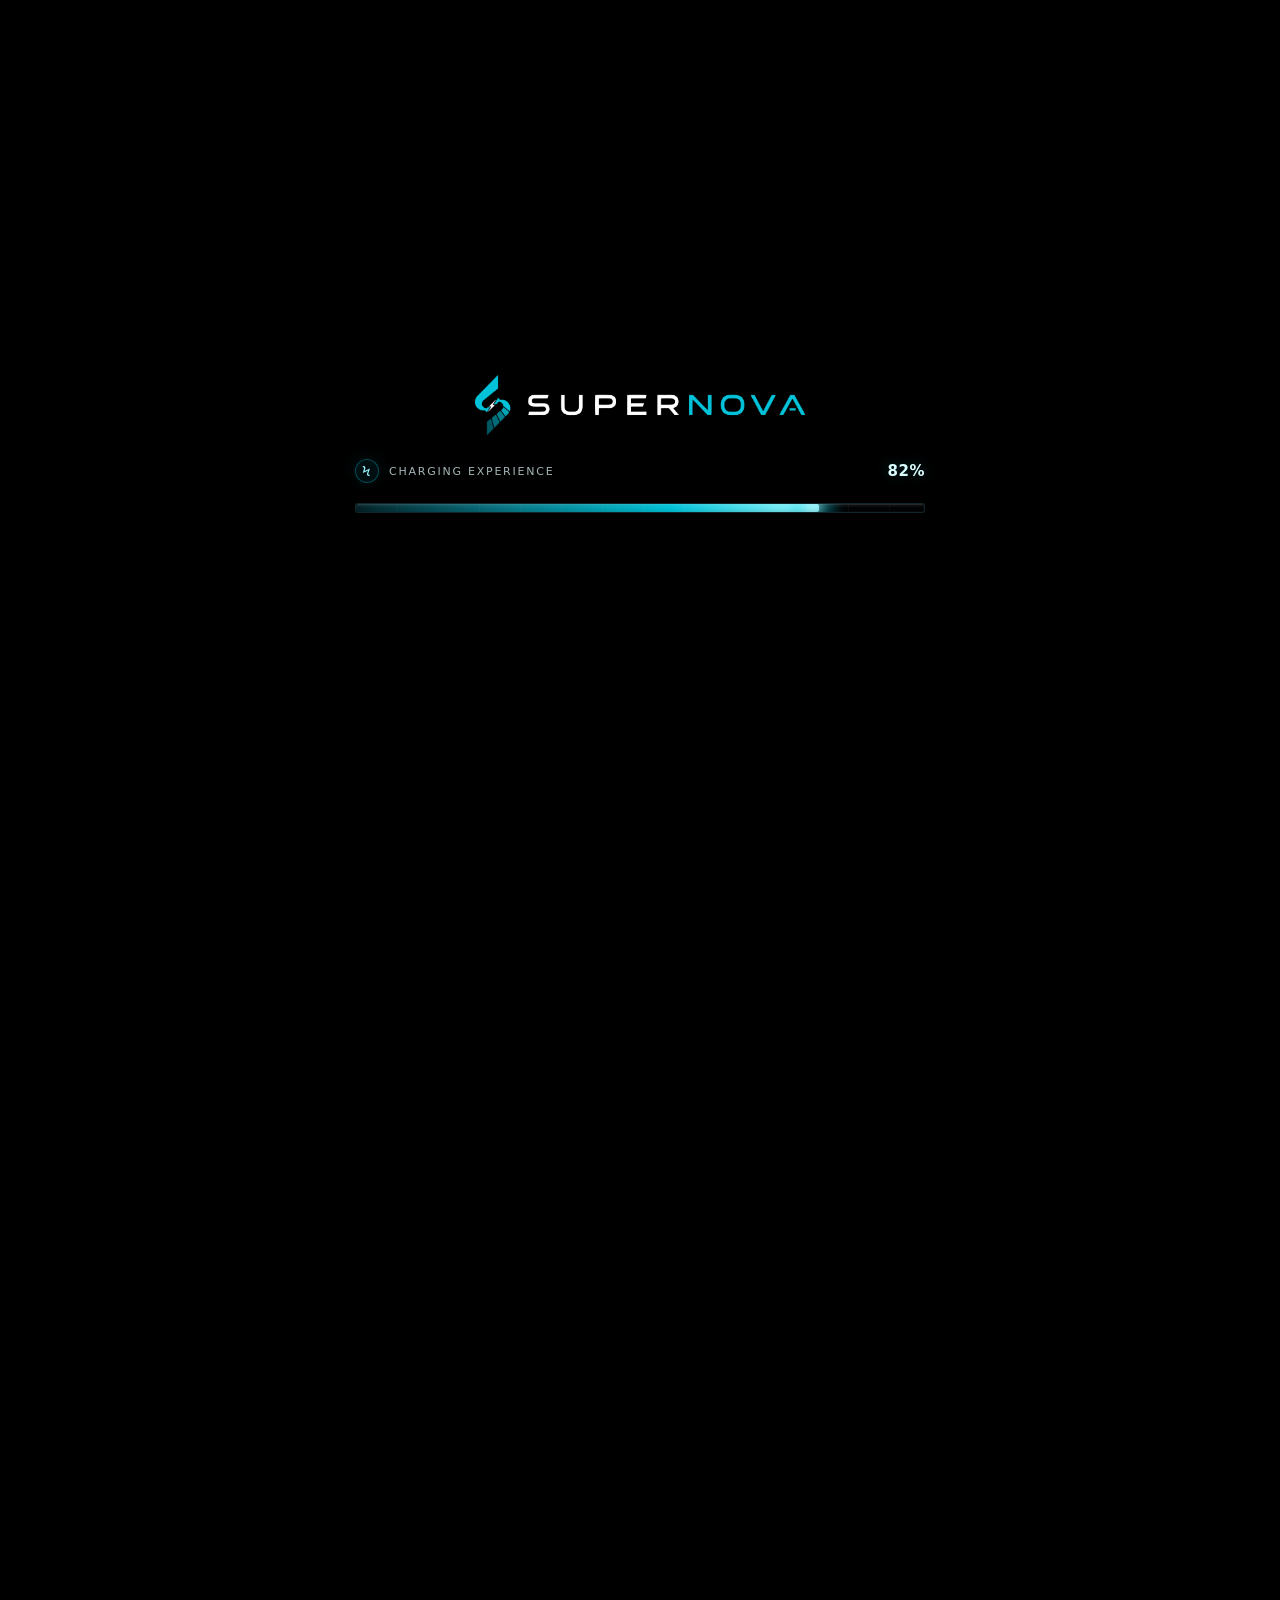
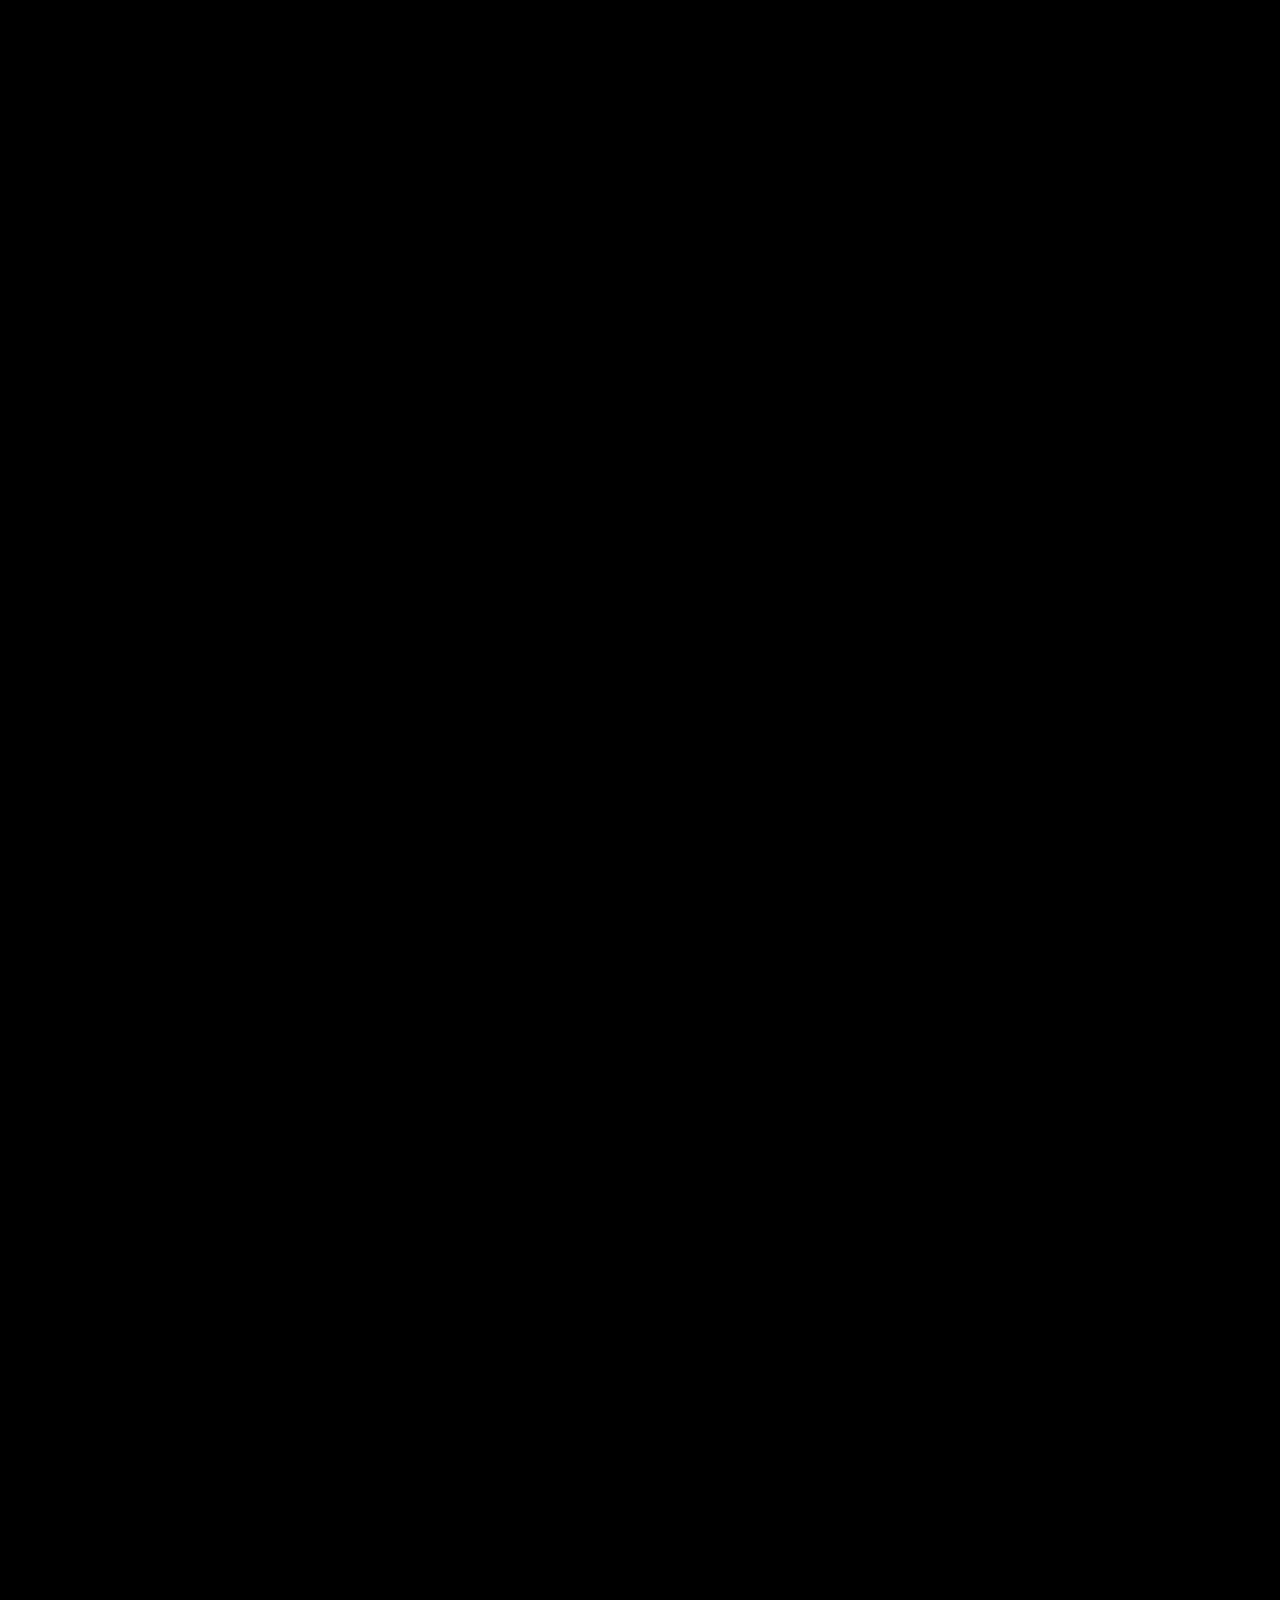
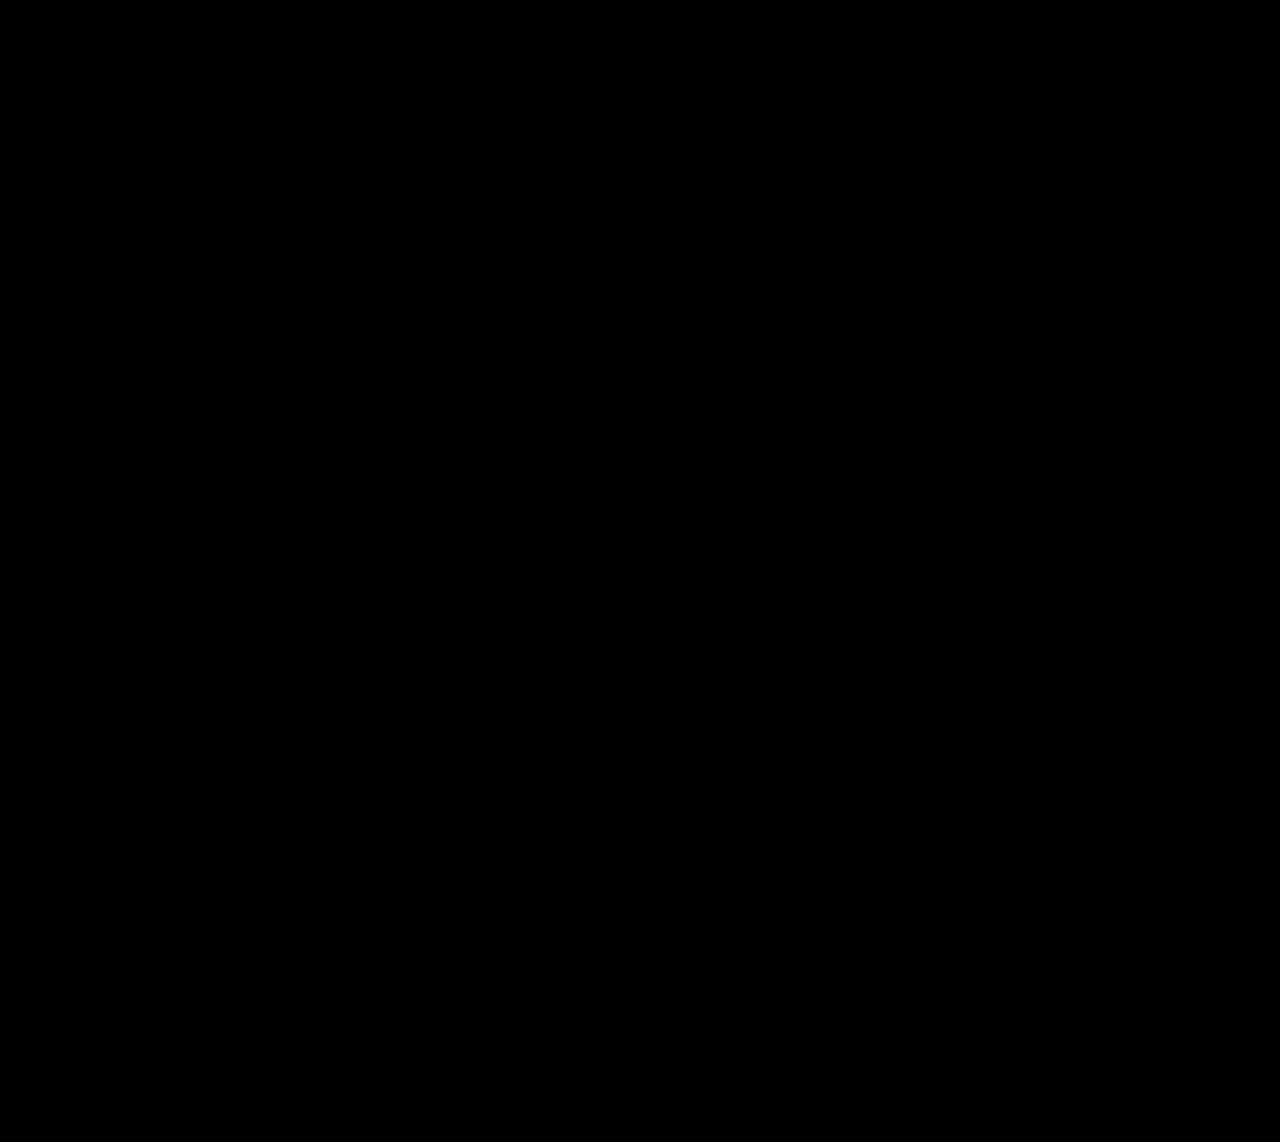
==== about.html @ c32c3bd0 "New Website Commt" ====
<!doctype html><html lang="en"><head><meta charset="utf-8"><meta name="viewport" content="width=device-width,initial-scale=1"><meta name="theme-color" content="#050708"><meta name="description" content="Supernova EV Charging Solutions — connected charging hardware, software, payments and support."><title>Supernova EV Charging Solutions</title><link rel="preconnect" href="https://api.fontshare.com"><link href="https://api.fontshare.com/v2/css?f[]=general-sans@400,500,600,700&display=swap" rel="stylesheet"><link rel="stylesheet" href="assets/style-v44.css"></head><body data-page="about"><noscript>Please enable JavaScript to view this interactive prototype.</noscript><script src="assets/site-v44.js"></script></body></html>
---- assets/style-v44.css ----
:root{
  --bg:#050708;--bg2:#090c0e;--panel:#0c1114;--panel2:#10171b;--text:#f6f8f9;--muted:#93a0a7;
  --cyan:#01c2d8;--cyan2:#6deaf7;--line:rgba(255,255,255,.11);--line2:rgba(1,194,216,.22);
  --r:22px;--r2:14px;--max:1240px;--shadow:0 28px 80px rgba(0,0,0,.42);
}
*{box-sizing:border-box}html{scroll-behavior:smooth}body{margin:0;background:radial-gradient(circle at 50% -10%,rgba(1,194,216,.12),transparent 26%),var(--bg);color:var(--text);font-family:Inter,ui-sans-serif,system-ui,-apple-system,BlinkMacSystemFont,"Segoe UI",sans-serif;line-height:1.55;overflow-x:hidden}
a{color:inherit;text-decoration:none}button,input,textarea{font:inherit}button{color:inherit}.container{width:min(var(--max),calc(100% - 40px));margin:auto}.section{padding:110px 0;position:relative}.section.compact{padding:72px 0}.eyebrow{display:inline-flex;gap:8px;align-items:center;font-size:12px;letter-spacing:.14em;text-transform:uppercase;color:var(--cyan2);font-weight:700}.eyebrow:before{content:"";width:22px;height:1px;background:var(--cyan)}h1,h2,h3,p{margin-top:0}h1{font-size:clamp(52px,7.1vw,88px);line-height:.98;letter-spacing:-.065em;margin-bottom:24px;font-weight:680}h2{font-size:clamp(40px,5vw,58px);line-height:1.02;letter-spacing:-.045em;margin-bottom:20px}h3{font-size:24px;letter-spacing:-.025em;margin-bottom:12px}.lead{font-size:clamp(18px,2vw,21px);color:#bdc8cd;max-width:720px}.muted{color:var(--muted)}.center{text-align:center}.center .lead{margin-left:auto;margin-right:auto}.cyan{color:var(--cyan2)}.section-head{display:flex;justify-content:space-between;gap:30px;align-items:flex-end;margin-bottom:42px}.section-head .lead{max-width:580px;margin-bottom:3px}.grid-2{display:grid;grid-template-columns:1fr 1fr;gap:22px}.grid-3{display:grid;grid-template-columns:repeat(3,1fr);gap:20px}.grid-4{display:grid;grid-template-columns:repeat(4,1fr);gap:18px}

/* nav */
.nav-shell{position:fixed;top:15px;left:0;right:0;z-index:80;pointer-events:none}.nav{pointer-events:auto;width:min(1180px,calc(100% - 28px));margin:auto;display:flex;align-items:center;justify-content:space-between;padding:11px 12px 11px 17px;border:1px solid transparent;border-radius:18px;transition:.35s ease;background:rgba(5,7,8,.08)}body.scrolled .nav{background:rgba(7,10,12,.84);backdrop-filter:blur(16px);border-color:var(--line);box-shadow:0 12px 40px rgba(0,0,0,.22)}.brand{display:flex;align-items:center;gap:11px;font-weight:760;letter-spacing:.08em;font-size:14px}.brandmark{width:30px;height:30px;position:relative;filter:drop-shadow(0 0 15px rgba(1,194,216,.28))}.brandmark:before,.brandmark:after{content:"";position:absolute;left:5px;width:20px;height:9px;border:2px solid var(--cyan);transform:skewX(-22deg);border-radius:3px}.brandmark:before{top:5px;border-bottom:0}.brandmark:after{bottom:5px;border-top:0}.nav-right{display:flex;align-items:center;gap:4px}.navlink,.dropbtn{border:0;background:none;padding:10px 12px;border-radius:10px;color:#d8dfe2;font-size:14px;cursor:pointer;transition:.2s}.navlink:hover,.dropbtn:hover{background:rgba(255,255,255,.06);color:white}.nav-cta{background:var(--cyan);color:#001014;padding:10px 16px;border-radius:11px;font-weight:720;margin-left:8px}.nav-cta:hover{filter:brightness(1.08);transform:translateY(-1px)}.dropdown{position:relative}.dropdown-menu{position:absolute;top:calc(100% + 9px);right:0;width:250px;padding:9px;border:1px solid var(--line);border-radius:15px;background:rgba(8,12,14,.96);backdrop-filter:blur(18px);box-shadow:var(--shadow);opacity:0;visibility:hidden;transform:translateY(-7px);transition:.2s}.dropdown:hover .dropdown-menu,.dropdown.open .dropdown-menu{opacity:1;visibility:visible;transform:none}.dropdown-menu a{display:block;padding:11px 12px;border-radius:10px;color:#c9d2d6;font-size:14px}.dropdown-menu a:hover{background:rgba(1,194,216,.09);color:white}.menu-btn{display:none;width:42px;height:42px;border:1px solid var(--line);background:rgba(255,255,255,.03);border-radius:11px}

/* hero */
.hero{min-height:820px;padding:175px 0 90px;display:flex;align-items:flex-start;position:relative}.hero:before{content:"";position:absolute;inset:0;background-image:linear-gradient(rgba(255,255,255,.018) 1px,transparent 1px),linear-gradient(90deg,rgba(255,255,255,.018) 1px,transparent 1px);background-size:60px 60px;mask-image:linear-gradient(to bottom,rgba(0,0,0,.8),transparent 82%);pointer-events:none}.hero-copy{position:relative;z-index:3;max-width:980px;margin:auto;text-align:center}.hero-actions{display:flex;gap:12px;justify-content:center;margin:30px 0 54px;flex-wrap:wrap}.btn{border:1px solid var(--line);background:#101519;color:#f6f8f9;padding:13px 18px;border-radius:12px;display:inline-flex;align-items:center;gap:10px;font-weight:670;cursor:pointer;transition:.2s ease;position:relative;overflow:hidden}.btn.primary{background:var(--cyan);border-color:var(--cyan);color:#001014}.btn:hover{transform:translateY(-2px);border-color:rgba(1,194,216,.45)}.btn:after{content:"→";transition:transform .2s}.btn:hover:after{transform:translateX(4px)}.hero-visual{max-width:1100px;margin:auto;position:relative;height:490px;perspective:1300px}.ecosystem-window{position:absolute;inset:0;border:1px solid var(--line);border-radius:26px;background:linear-gradient(160deg,rgba(19,28,32,.96),rgba(5,8,10,.98));box-shadow:0 55px 120px rgba(0,0,0,.5),0 0 90px rgba(1,194,216,.08);overflow:hidden;transform:rotateX(2deg)}.window-bar{height:48px;border-bottom:1px solid var(--line);display:flex;align-items:center;padding:0 17px;gap:7px}.dot{width:8px;height:8px;border-radius:50%;background:#394449}.dot.c{background:var(--cyan)}.network-map{position:absolute;inset:48px 0 0;background:radial-gradient(circle at 65% 55%,rgba(1,194,216,.08),transparent 30%)}.network-map svg{width:100%;height:100%}.route{stroke:rgba(1,194,216,.48);stroke-width:2;fill:none;stroke-dasharray:8 13;animation:dash 7s linear infinite}.route2{stroke:rgba(255,255,255,.12);stroke-width:1.3;fill:none}.pulse-node{fill:#071216;stroke:var(--cyan);stroke-width:2;filter:drop-shadow(0 0 8px rgba(1,194,216,.72));animation:pulse 2.5s ease-in-out infinite;transform-origin:center}.ui-float{position:absolute;border:1px solid var(--line);background:rgba(9,14,17,.9);backdrop-filter:blur(10px);border-radius:16px;box-shadow:0 20px 45px rgba(0,0,0,.3);padding:15px;z-index:5}.station-card{left:5%;top:19%;width:245px}.app-card{right:4%;bottom:8%;width:245px}.status-dot{width:8px;height:8px;border-radius:50%;background:#61ebaa;display:inline-block;margin-right:7px}.phone{width:198px;height:355px;border:1px solid rgba(255,255,255,.16);background:#080c0e;border-radius:30px;padding:11px;box-shadow:0 30px 70px rgba(0,0,0,.5);position:absolute;right:16%;top:8%;z-index:4;transform:rotate(4deg);transition:.3s}.phone:hover{transform:rotate(1deg) translateY(-6px)}.phone-screen{height:100%;border-radius:21px;background:linear-gradient(#111a1e,#061013);overflow:hidden;padding:14px}.phone-top{display:flex;justify-content:space-between;font-size:10px;color:#b9c4c8}.mini-map{height:170px;border-radius:16px;background:radial-gradient(circle at 55% 42%,rgba(1,194,216,.18),transparent 35%),#0a1114;margin-top:14px;position:relative}.pin{position:absolute;width:16px;height:16px;background:var(--cyan);border-radius:50% 50% 50% 0;transform:rotate(-45deg);box-shadow:0 0 17px rgba(1,194,216,.7)}.pin:after{content:"";position:absolute;width:5px;height:5px;border-radius:50%;background:#001014;left:5px;top:5px}.pin.a{left:25%;top:29%}.pin.b{left:62%;top:48%}.pin.c{left:46%;top:67%}.charge-pill{margin-top:12px;background:var(--cyan);color:#001014;padding:9px 11px;border-radius:10px;font-size:11px;font-weight:800}.hero-bottom-glow{position:absolute;width:70%;height:160px;left:15%;bottom:-10px;background:rgba(1,194,216,.17);filter:blur(85px);border-radius:50%;pointer-events:none}

/* reusable cards */
.card{border:1px solid var(--line);border-radius:var(--r);background:linear-gradient(145deg,rgba(15,21,24,.9),rgba(7,10,12,.95));padding:28px;position:relative;overflow:hidden;transition:.3s ease}.card:hover{transform:translateY(-5px) scale(1.008);border-color:rgba(1,194,216,.31)}.card:before{content:"";position:absolute;width:220px;height:160px;background:rgba(1,194,216,.075);filter:blur(55px);right:-80px;top:-80px;border-radius:50%;opacity:0;transition:.35s}.card:hover:before{opacity:1}.card .icon{width:46px;height:46px;border:1px solid var(--line2);border-radius:13px;display:grid;place-items:center;color:var(--cyan2);margin-bottom:35px;background:rgba(1,194,216,.04)}.card .arrow{position:absolute;right:24px;top:24px;color:#6f7c82;transition:.2s}.card:hover .arrow{color:var(--cyan);transform:translate(3px,-3px)}.bento{display:grid;grid-template-columns:1.25fr .75fr .9fr;grid-auto-rows:245px;gap:18px}.bento .card:nth-child(1){grid-row:span 2}.bento .card:nth-child(4){grid-column:span 2}.visual-panel{border:1px solid var(--line);border-radius:26px;background:linear-gradient(145deg,#0d1417,#06090a);overflow:hidden;position:relative;min-height:440px}.visual-panel:after{content:"";position:absolute;width:300px;height:300px;border:1px solid rgba(1,194,216,.18);border-radius:50%;right:-60px;bottom:-100px;box-shadow:0 0 75px rgba(1,194,216,.08) inset}.visual-grid{position:absolute;inset:0;background-image:linear-gradient(rgba(255,255,255,.027) 1px,transparent 1px),linear-gradient(90deg,rgba(255,255,255,.027) 1px,transparent 1px);background-size:38px 38px}.charger{position:absolute;width:128px;height:292px;background:linear-gradient(145deg,#1a2428,#0c1012);border:1px solid rgba(255,255,255,.13);border-radius:22px 22px 15px 15px;left:50%;top:52%;transform:translate(-50%,-50%);box-shadow:0 25px 70px rgba(0,0,0,.55)}.charger:before{content:"SUPERNOVA";position:absolute;left:18px;top:18px;font-size:8px;letter-spacing:.12em;color:#d9e0e3}.charger-screen{position:absolute;left:17px;right:17px;top:52px;height:75px;border-radius:10px;background:radial-gradient(circle at 50% 40%,rgba(1,194,216,.22),#061012 70%);border:1px solid rgba(1,194,216,.25)}.charger-light{position:absolute;left:17px;right:17px;height:2px;background:var(--cyan);top:141px;box-shadow:0 0 14px var(--cyan)}.charger-port{position:absolute;width:32px;height:32px;border-radius:50%;border:6px solid #273237;bottom:58px;left:48px;box-shadow:0 0 0 2px rgba(1,194,216,.22)}.charger-cable{position:absolute;width:71px;height:125px;border:5px solid #263136;border-left-color:transparent;border-top-color:transparent;border-radius:0 0 50px 0;right:-42px;bottom:31px;transform:rotate(6deg)}.energy-line{position:absolute;height:2px;background:linear-gradient(90deg,transparent,var(--cyan),transparent);width:68%;left:16%;top:70%;filter:drop-shadow(0 0 7px var(--cyan));animation:sweep 3s ease-in-out infinite}.metric{font-size:42px;line-height:1;font-weight:680;letter-spacing:-.045em}.metric small{font-size:14px;color:var(--muted);font-weight:500;letter-spacing:0}

/* interactive charge journey */
.journey{display:grid;grid-template-columns:330px 1fr;gap:30px;align-items:stretch}.journey-steps{display:flex;flex-direction:column;gap:10px}.journey-step{padding:18px;border:1px solid var(--line);background:rgba(255,255,255,.02);border-radius:14px;text-align:left;cursor:pointer;transition:.2s}.journey-step.active{border-color:rgba(1,194,216,.42);background:rgba(1,194,216,.07)}.journey-step strong{display:block;margin-bottom:4px}.journey-stage{min-height:520px;border:1px solid var(--line);border-radius:25px;background:radial-gradient(circle at 50% 55%,rgba(1,194,216,.09),transparent 37%),#080c0e;position:relative;overflow:hidden}.journey-stage .stage-title{position:absolute;left:25px;top:21px;color:#b8c3c7;font-size:13px}.route-car{position:absolute;width:42px;height:22px;border:1px solid var(--cyan);border-radius:8px;left:15%;top:65%;box-shadow:0 0 15px rgba(1,194,216,.23);animation:carMove 5s ease-in-out infinite}.route-car:before,.route-car:after{content:"";position:absolute;width:6px;height:6px;border-radius:50%;background:#354247;bottom:-4px}.route-car:before{left:7px}.route-car:after{right:7px}.scan{position:absolute;width:190px;height:270px;border:1px solid var(--line);border-radius:28px;background:#0b1113;right:12%;top:18%;padding:20px}.qr{width:84px;height:84px;margin:48px auto 0;background:repeating-linear-gradient(45deg,#d9eef0 0 5px,#061012 5px 10px);border:9px solid white}.scanline{position:absolute;left:26px;right:26px;height:2px;background:var(--cyan);top:85px;box-shadow:0 0 10px var(--cyan);animation:scan 2.2s ease-in-out infinite}.progress-ring{width:140px;height:140px;border-radius:50%;border:9px solid rgba(255,255,255,.08);border-top-color:var(--cyan);position:absolute;left:50%;top:49%;transform:translate(-50%,-50%);animation:spin 2s linear infinite}.progress-value{position:absolute;left:50%;top:49%;transform:translate(-50%,-50%);font-size:27px;font-weight:700}.pay-check{position:absolute;left:50%;top:49%;transform:translate(-50%,-50%);width:110px;height:110px;border-radius:50%;border:1px solid var(--cyan);display:grid;place-items:center;font-size:45px;color:var(--cyan);box-shadow:0 0 40px rgba(1,194,216,.16)}

/* marquees */
.marquee{overflow:hidden;border-top:1px solid var(--line);border-bottom:1px solid var(--line);padding:21px 0;background:rgba(255,255,255,.01)}.marquee-track{display:flex;width:max-content;gap:44px;animation:marquee 23s linear infinite}.marquee span{font-size:18px;color:#d4dcdf;white-space:nowrap}.marquee span:after{content:"✦";color:var(--cyan);margin-left:44px}

/* accordions / processes */
.accordion{border-top:1px solid var(--line)}.acc-item{border-bottom:1px solid var(--line)}.acc-head{width:100%;display:flex;justify-content:space-between;align-items:center;padding:21px 0;background:none;border:0;text-align:left;cursor:pointer}.acc-head span:first-child{font-size:20px;font-weight:650}.acc-body{max-height:0;overflow:hidden;color:var(--muted);transition:max-height .35s ease;padding-right:50px}.acc-item.open .acc-body{max-height:160px;padding-bottom:22px}.acc-plus{font-size:25px;color:var(--cyan);transition:.25s}.acc-item.open .acc-plus{transform:rotate(45deg)}.process{display:grid;grid-template-columns:repeat(5,1fr);gap:0;border:1px solid var(--line);border-radius:22px;overflow:hidden}.process-item{padding:27px 20px;min-height:170px;border-right:1px solid var(--line);position:relative;background:#0a0e10}.process-item:last-child{border-right:0}.process-item .num{color:var(--cyan);font-size:12px;letter-spacing:.12em;margin-bottom:32px}.process-item:after{content:"";position:absolute;right:-7px;top:50%;width:14px;height:14px;border-top:1px solid var(--cyan);border-right:1px solid var(--cyan);transform:rotate(45deg);background:#0a0e10;z-index:3}.process-item:last-child:after{display:none}

/* filters catalogs */
.toolbar{display:flex;gap:11px;flex-wrap:wrap;margin-bottom:28px}.filter{border:1px solid var(--line);background:#0b1012;border-radius:999px;padding:9px 14px;color:#aeb9be;cursor:pointer}.filter.active,.filter:hover{border-color:rgba(1,194,216,.45);color:white;background:rgba(1,194,216,.08)}.search{margin-left:auto;min-width:260px;border:1px solid var(--line);background:#0b1012;border-radius:999px;padding:10px 15px;color:white;outline:none}.search:focus{border-color:rgba(1,194,216,.45)}.catalog{display:grid;grid-template-columns:repeat(3,1fr);gap:18px}.product-card .product-vis{height:220px;border-radius:16px;background:radial-gradient(circle at 50% 65%,rgba(1,194,216,.12),transparent 35%),#080c0e;position:relative;margin-bottom:20px}.mini-charger{width:68px;height:154px;background:linear-gradient(#1c2529,#0d1214);border:1px solid var(--line);border-radius:14px;position:absolute;left:50%;top:50%;transform:translate(-50%,-50%);box-shadow:0 18px 40px rgba(0,0,0,.45)}.mini-charger:before{content:"";position:absolute;left:9px;right:9px;top:35px;height:43px;background:#061114;border:1px solid rgba(1,194,216,.22);border-radius:7px}.mini-charger:after{content:"";position:absolute;left:10px;right:10px;top:89px;height:2px;background:var(--cyan);box-shadow:0 0 8px var(--cyan)}.specs{display:grid;grid-template-columns:1fr 1fr;gap:8px;margin-top:15px}.specs div{background:rgba(255,255,255,.028);padding:9px 10px;border-radius:10px;font-size:12px;color:#aeb8bd}.story-image,.news-image{height:190px;border-radius:15px;background:linear-gradient(135deg,rgba(1,194,216,.17),transparent 45%),linear-gradient(45deg,#0d1518,#1a2428);margin-bottom:18px;position:relative;overflow:hidden}.story-image:after,.news-image:after{content:"";position:absolute;width:150%;height:1px;background:linear-gradient(90deg,transparent,var(--cyan),transparent);left:-30%;top:52%;transform:rotate(-15deg);box-shadow:0 0 12px var(--cyan)}.tag{font-size:11px;text-transform:uppercase;letter-spacing:.11em;color:var(--cyan2)}.pagination{display:flex;gap:8px;justify-content:center;margin-top:38px}.page-dot{width:40px;height:40px;display:grid;place-items:center;border:1px solid var(--line);border-radius:10px;background:#0a0e10;color:#aab5ba}.page-dot.active{background:var(--cyan);color:#001014;border-color:var(--cyan)}

/* article/contact/footer */
.article{max-width:820px;margin:auto}.article p{font-size:18px;color:#bac4c8}.article h2{font-size:33px;margin-top:48px}.quote{border-left:2px solid var(--cyan);padding:18px 0 18px 22px;font-size:24px;color:white;margin:35px 0}.contact-layout{display:grid;grid-template-columns:.8fr 1.2fr;gap:25px}.tabs{display:flex;gap:8px;margin-bottom:23px}.tab{border:1px solid var(--line);background:#0b1012;padding:10px 14px;border-radius:10px;color:#aab6bb;cursor:pointer}.tab.active{background:rgba(1,194,216,.1);border-color:rgba(1,194,216,.4);color:white}.contact-detail{display:none}.contact-detail.active{display:block}.form{display:grid;gap:12px}.form input,.form textarea{background:#080d0f;border:1px solid var(--line);border-radius:12px;padding:14px;color:white;outline:none}.form textarea{min-height:150px;resize:vertical}.form input:focus,.form textarea:focus{border-color:rgba(1,194,216,.45)}.cta-band{margin:50px auto 0;width:min(var(--max),calc(100% - 40px));border:1px solid rgba(1,194,216,.25);border-radius:28px;padding:55px;background:radial-gradient(circle at 80% 30%,rgba(1,194,216,.12),transparent 30%),#091013;display:flex;justify-content:space-between;align-items:center;gap:25px}.cta-band h2{margin-bottom:12px}.footer{padding:70px 0 30px;border-top:1px solid var(--line);margin-top:100px;background:#06090a}.footer-grid{display:grid;grid-template-columns:1.7fr repeat(4,1fr);gap:35px}.foot-col h4{font-size:12px;text-transform:uppercase;letter-spacing:.11em;color:#738188;margin:4px 0 17px}.foot-col a,.foot-col p{display:block;color:#aeb8bd;font-size:14px;margin:0 0 9px}.footer-bottom{display:flex;justify-content:space-between;border-top:1px solid var(--line);padding-top:24px;margin-top:42px;color:#77858b;font-size:13px}

/* page hero */
.page-hero{padding:185px 0 85px;position:relative;overflow:hidden}.page-hero:after{content:"";position:absolute;width:520px;height:520px;border:1px solid rgba(1,194,216,.12);border-radius:50%;right:-180px;top:70px;box-shadow:0 0 90px rgba(1,194,216,.05) inset}.page-hero .lead{max-width:720px}.page-hero h1{max-width:900px}.page-hero-grid{display:grid;grid-template-columns:1fr .72fr;gap:55px;align-items:center}.logo-hero{min-height:470px;display:grid;place-items:center;border:1px solid var(--line);border-radius:26px;background:radial-gradient(circle,rgba(1,194,216,.08),transparent 45%),#080d0f}.big-mark{font-size:clamp(60px,10vw,140px);font-weight:800;letter-spacing:.12em;color:white;text-shadow:0 0 50px rgba(1,194,216,.12)}

.reveal{opacity:0;transform:translateY(24px);transition:.7s cubic-bezier(.2,.7,.2,1)}.reveal.visible{opacity:1;transform:none}.mouse-glow{position:fixed;width:360px;height:360px;border-radius:50%;background:rgba(1,194,216,.035);filter:blur(50px);pointer-events:none;z-index:-1;transform:translate(-50%,-50%)}

@keyframes dash{to{stroke-dashoffset:-84}}@keyframes pulse{50%{filter:drop-shadow(0 0 17px rgba(1,194,216,.95));transform:scale(1.06)}}@keyframes sweep{50%{opacity:.3;transform:translateY(-45px)}}@keyframes scan{50%{transform:translateY(128px)}}@keyframes spin{to{transform:translate(-50%,-50%) rotate(360deg)}}@keyframes carMove{50%{left:43%;top:46%}}@keyframes marquee{to{transform:translateX(-50%)}}

@media(max-width:980px){.nav-right{display:none}.menu-btn{display:block}.nav.mobile-open .nav-right{display:flex;position:absolute;top:60px;left:14px;right:14px;flex-direction:column;align-items:stretch;padding:12px;background:#081013;border:1px solid var(--line);border-radius:16px}.nav.mobile-open .dropdown-menu{position:static;width:auto;opacity:1;visibility:visible;transform:none;display:none;margin-top:4px}.nav.mobile-open .dropdown.open .dropdown-menu{display:block}.nav-cta{margin-left:0;text-align:center}.hero{padding-top:155px}.hero-visual{height:430px}.phone{right:6%}.station-card{left:3%}.grid-3,.catalog{grid-template-columns:repeat(2,1fr)}.grid-4{grid-template-columns:repeat(2,1fr)}.bento{grid-template-columns:1fr 1fr;grid-auto-rows:auto}.bento .card:nth-child(1){grid-row:span 1}.bento .card:nth-child(4){grid-column:span 1}.journey{grid-template-columns:1fr}.journey-steps{display:grid;grid-template-columns:repeat(4,1fr)}.process{grid-template-columns:1fr}.process-item{border-right:0;border-bottom:1px solid var(--line);min-height:auto}.process-item:after{display:none}.page-hero-grid,.contact-layout{grid-template-columns:1fr}.footer-grid{grid-template-columns:1.4fr 1fr 1fr}.cta-band{flex-direction:column;align-items:flex-start}}
@media(max-width:680px){.container{width:min(100% - 28px,var(--max))}.section{padding:80px 0}.section-head{display:block}.hero{min-height:auto}.hero-actions{margin-bottom:40px}.hero-visual{height:510px}.ecosystem-window{inset:55px 0 0}.phone{width:158px;height:296px;right:5%;top:0}.station-card{width:190px;top:29%;font-size:12px}.app-card{display:none}.grid-2,.grid-3,.grid-4,.catalog{grid-template-columns:1fr}.journey-steps{grid-template-columns:1fr 1fr}.journey-stage{min-height:440px}.scan{right:8%;width:170px}.bento{grid-template-columns:1fr}.page-hero{padding-top:145px}.footer-grid{grid-template-columns:1fr 1fr}.footer-grid>div:first-child{grid-column:span 2}.cta-band{padding:35px 25px}.toolbar .search{width:100%;margin-left:0}.footer-bottom{display:block}.footer-bottom div+div{margin-top:8px}}
@media(prefers-reduced-motion:reduce){*{scroll-behavior:auto!important;animation-duration:.01ms!important;animation-iteration-count:1!important;transition-duration:.01ms!important}.reveal{opacity:1;transform:none}}


/* ===== Premium homepage refresh / glass system overrides ===== */
body{background:radial-gradient(circle at 50% -10%,rgba(1,194,216,.18),transparent 28%),radial-gradient(circle at 100% 0%,rgba(1,194,216,.08),transparent 25%),linear-gradient(180deg,#040607,#06090b 38%,#050708 100%)}
.section:before{content:"";position:absolute;inset:auto auto 10% -8%;width:320px;height:320px;border-radius:50%;background:rgba(1,194,216,.05);filter:blur(70px);pointer-events:none}.section:nth-of-type(even):before{left:auto;right:-6%;top:8%;bottom:auto}
.nav{padding:14px 16px 14px 20px;border-color:rgba(255,255,255,.09);background:linear-gradient(180deg,rgba(255,255,255,.09),rgba(255,255,255,.03));backdrop-filter:blur(18px) saturate(150%);box-shadow:0 14px 40px rgba(0,0,0,.28),inset 0 1px 0 rgba(255,255,255,.12)}
body.scrolled .nav{background:linear-gradient(180deg,rgba(15,19,22,.82),rgba(7,10,12,.72));border-color:rgba(255,255,255,.11);box-shadow:0 24px 45px rgba(0,0,0,.32),inset 0 1px 0 rgba(255,255,255,.12)}
.brand{gap:0;min-width:230px}.brand-lockup{display:inline-flex;align-items:center}.brand-logo{display:block;height:auto}.logo-darkbg{width:250px}.logo-lightbg{display:none;width:250px}.nav.on-light .logo-darkbg,.footer.on-light .logo-darkbg{display:none}.nav.on-light .logo-lightbg,.footer.on-light .logo-lightbg{display:block}.footer-brand .logo-darkbg{width:220px}
.nav-right{gap:8px}.navlink,.dropbtn,.nav-cta{position:relative;display:inline-flex;align-items:center;gap:8px;font-size:14px}.navlink,.dropbtn{padding:12px 15px;border:1px solid rgba(255,255,255,0);background:linear-gradient(180deg,rgba(255,255,255,.03),rgba(255,255,255,.015));box-shadow:inset 0 1px 0 rgba(255,255,255,.04)}.navlink:hover,.dropbtn:hover{background:linear-gradient(180deg,rgba(255,255,255,.08),rgba(255,255,255,.04));border-color:rgba(255,255,255,.08)}
.caret{font-size:13px;opacity:.75;transition:transform .25s ease}.dropdown.open .caret,.dropdown:hover .caret{transform:translateY(1px) rotate(180deg)}
.dropdown-menu{left:50%;right:auto;transform:translate(-50%,-8px);min-width:240px;width:max-content;display:grid;gap:6px;padding:12px;background:linear-gradient(180deg,rgba(20,25,29,.9),rgba(9,13,16,.88));backdrop-filter:blur(22px) saturate(160%);box-shadow:0 26px 70px rgba(0,0,0,.4),inset 0 1px 0 rgba(255,255,255,.1)}.dropdown:hover .dropdown-menu,.dropdown.open .dropdown-menu{transform:translate(-50%,0)}.resources-dropdown .dropdown-menu{min-width:218px}.dropdown-menu a{padding:12px 14px;border:1px solid transparent;background:rgba(255,255,255,.02)}.dropdown-menu a:hover{background:linear-gradient(180deg,rgba(255,255,255,.08),rgba(1,194,216,.08));border-color:rgba(255,255,255,.08)}
.nav-cta,.btn{isolation:isolate;overflow:hidden}.nav-cta,.btn,.filter,.tab,.menu-btn,.search,.form input,.form textarea{backdrop-filter:blur(18px) saturate(150%)}
.nav-cta:before,.btn:before{content:"";position:absolute;inset:0;background:linear-gradient(105deg,transparent 18%,rgba(255,255,255,.08) 34%,rgba(255,255,255,.35) 48%,rgba(255,255,255,.08) 62%,transparent 82%);transform:translateX(-125%) skewX(-18deg);transition:transform .7s ease;z-index:-1}.nav-cta:hover:before,.btn:hover:before{transform:translateX(130%) skewX(-18deg)}
.nav-cta{padding:12px 18px;border:1px solid rgba(255,255,255,.18);background:linear-gradient(180deg,rgba(7,225,246,.9),rgba(1,194,216,.72));box-shadow:0 16px 38px rgba(1,194,216,.22),inset 0 1px 0 rgba(255,255,255,.28)}
.btn{background:linear-gradient(180deg,rgba(255,255,255,.09),rgba(255,255,255,.03));border-color:rgba(255,255,255,.1);box-shadow:0 10px 35px rgba(0,0,0,.22),inset 0 1px 0 rgba(255,255,255,.08)}.btn.primary{background:linear-gradient(180deg,rgba(35,236,255,.92),rgba(1,194,216,.78));border-color:rgba(126,249,255,.48);box-shadow:0 18px 42px rgba(1,194,216,.26),inset 0 1px 0 rgba(255,255,255,.28)}
.hero{padding-top:188px;min-height:920px}.hero-grid{position:absolute;inset:0;background-image:linear-gradient(rgba(255,255,255,.018) 1px,transparent 1px),linear-gradient(90deg,rgba(255,255,255,.018) 1px,transparent 1px);background-size:64px 64px;mask-image:linear-gradient(to bottom,rgba(0,0,0,.9),transparent 82%)}.hero-noise{position:absolute;inset:0;background:radial-gradient(circle at 50% 25%,rgba(255,255,255,.02),transparent 32%);pointer-events:none}.hero-copy .lead{max-width:760px;margin-inline:auto}
.hero-visual{height:620px;max-width:1140px}.hero-orb{position:absolute;left:50%;top:52%;width:460px;height:460px;border-radius:50%;transform:translate(-50%,-50%) translate3d(0,var(--py,0),0);background:radial-gradient(circle,rgba(1,194,216,.24),rgba(1,194,216,.14) 34%,rgba(1,194,216,.06) 56%,transparent 74%);filter:blur(12px);opacity:.82}.hero-scan{position:absolute;width:300px;height:1px;background:linear-gradient(90deg,transparent,rgba(139,247,255,.9),transparent);box-shadow:0 0 18px rgba(1,194,216,.65);opacity:.7;animation:sweep2 8s ease-in-out infinite}.hero-scan-a{left:6%;top:30%}.hero-scan-b{right:2%;bottom:18%;animation-delay:1.8s}
.ecosystem-window{background:linear-gradient(180deg,rgba(18,24,28,.56),rgba(7,10,13,.62));backdrop-filter:blur(18px) saturate(150%);box-shadow:0 55px 120px rgba(0,0,0,.5),0 0 100px rgba(1,194,216,.07),inset 0 1px 0 rgba(255,255,255,.09);transform:perspective(1500px) rotateX(calc(2deg + var(--rx,0deg))) rotateY(var(--ry,0deg)) translate3d(0,var(--py,0),0);transition:transform .25s ease-out;border-color:rgba(255,255,255,.12)}
.window-title{margin-left:12px;font-size:12px;letter-spacing:.11em;text-transform:uppercase;color:#98b1ba}.network-map{background:radial-gradient(circle at 50% 50%,rgba(1,194,216,.12),transparent 34%),linear-gradient(180deg,rgba(255,255,255,.03),rgba(255,255,255,.01))}
.network-legend{position:absolute;left:22px;bottom:18px;display:flex;gap:14px;flex-wrap:wrap;font-size:11px;color:#bac7cc}.network-legend span{display:inline-flex;align-items:center;gap:7px;padding:7px 10px;border-radius:999px;background:rgba(7,12,15,.58);border:1px solid rgba(255,255,255,.08);backdrop-filter:blur(12px)}.network-legend i{width:8px;height:8px;border-radius:50%;background:#63ffcf;display:inline-block;box-shadow:0 0 12px currentColor}.network-legend i.busy{background:#01c2d8}.network-legend i.reserved{background:#fff2a4}
.ui-float,.card,.visual-panel,.journey,.process,.cta-band,.logo-hero,.toolbar .filter,.search,.tab,.form input,.form textarea,.page-dot{background:linear-gradient(180deg,rgba(255,255,255,.07),rgba(255,255,255,.03));border-color:rgba(255,255,255,.11);backdrop-filter:blur(18px) saturate(160%);box-shadow:0 25px 60px rgba(0,0,0,.24),inset 0 1px 0 rgba(255,255,255,.08)}
.card,.visual-panel,.journey,.process,.cta-band{position:relative}.card:after,.visual-panel:before,.journey:before,.cta-band:before{content:"";position:absolute;inset:0;border-radius:inherit;padding:1px;background:linear-gradient(135deg,rgba(255,255,255,.18),rgba(255,255,255,0) 30%,rgba(1,194,216,.22) 100%);-webkit-mask:linear-gradient(#000 0 0) content-box,linear-gradient(#000 0 0);-webkit-mask-composite:xor;mask-composite:exclude;pointer-events:none}
.station-card{left:4%;top:20%;width:255px;transform:translate3d(0,var(--py,0),0)}.app-card{right:4%;bottom:8%;width:255px;transform:translate3d(0,var(--py,0),0)}.phone{transform:translate3d(0,var(--py,0),0) rotate(4deg);background:linear-gradient(180deg,rgba(18,24,28,.95),rgba(6,10,13,.98));backdrop-filter:blur(20px)}.phone:hover{transform:translate3d(0,var(--py,0),0) rotate(1deg) translateY(-6px)}.hero-chip{width:230px}.hero-chip-a{left:1%;bottom:13%;transform:translate3d(0,var(--py,0),0)}.hero-chip-b{right:0;top:13%;width:275px;transform:translate3d(0,var(--py,0),0)}
.charge-pill{background:linear-gradient(180deg,rgba(30,238,255,.94),rgba(1,194,216,.8));box-shadow:0 12px 24px rgba(1,194,216,.2),inset 0 1px 0 rgba(255,255,255,.28)}.hero-bottom-glow{background:rgba(1,194,216,.23);filter:blur(100px)}.journey,.process{overflow:hidden}.journey-stage{background:linear-gradient(180deg,rgba(255,255,255,.02),rgba(1,194,216,.03))}
.card:hover,.visual-panel:hover{transform:translateY(-6px) scale(1.01)}.toolbar .filter,.tab,.page-dot,.process-item{background:linear-gradient(180deg,rgba(255,255,255,.04),rgba(255,255,255,.02))}.process-item{background:transparent}.process-item:after{background:rgba(6,9,10,.75)}
.cta-band{background:radial-gradient(circle at 82% 28%,rgba(1,194,216,.16),transparent 28%),linear-gradient(180deg,rgba(255,255,255,.08),rgba(255,255,255,.03))}.footer{background:linear-gradient(180deg,#06090a,#040607)}.footer-brand{min-width:0}.footer-lockup .logo-darkbg{width:200px}.logo-hero,.page-hero,.story-image,.news-image,.product-card .product-vis{background:linear-gradient(145deg,rgba(255,255,255,.06),rgba(255,255,255,.02))}
.reveal{transition:.9s cubic-bezier(.2,.7,.2,1)}
@keyframes sweep2{0%,100%{opacity:.14;transform:translateX(-20px)}50%{opacity:.92;transform:translateX(40px)}}
@media(max-width:980px){.logo-darkbg,.logo-lightbg{width:212px}.nav{padding:13px 14px 13px 16px}.nav.mobile-open .nav-right{background:linear-gradient(180deg,rgba(14,18,20,.92),rgba(7,10,12,.9));backdrop-filter:blur(22px)}.hero{min-height:auto}.hero-visual{height:700px}.hero-chip-b{top:18%}.hero-chip-a{bottom:5%}}
@media(max-width:680px){.logo-darkbg,.logo-lightbg{width:180px}.brand{min-width:0}.hero{padding-top:160px}.hero-visual{height:600px}.hero-chip{display:none}.station-card{width:200px;top:31%}.ecosystem-window{inset:60px 0 0}.dropdown-menu{left:0;transform:translate(0,-8px)}.dropdown:hover .dropdown-menu,.dropdown.open .dropdown-menu{transform:none}.footer-lockup .logo-darkbg{width:170px}}


/* ===== Homepage redesign v2 ===== */
.logo-darkbg,.logo-lightbg{width:320px;max-width:min(28vw,320px);height:auto}
.footer-brand .logo-darkbg,.footer-brand .logo-lightbg{width:220px;max-width:100%}
.brand{min-width:290px}
.hero.hero-split{padding-top:180px;padding-bottom:72px;min-height:auto}
.hero-layout{display:grid;grid-template-columns:minmax(0,.92fr) minmax(0,1.08fr);gap:32px;align-items:center}
.hero-copy{text-align:left;max-width:680px;margin:0}.hero-copy .lead{margin-left:0;margin-right:0}.hero-actions{justify-content:flex-start}.hero h1{font-size:clamp(48px,6vw,82px)}
.hero-mini-metrics{display:flex;gap:12px;flex-wrap:wrap;margin-top:28px}.mini-metric{padding:12px 14px;border-radius:14px;border:1px solid rgba(255,255,255,.1);min-width:154px}.mini-metric strong{display:block;font-size:18px;margin-bottom:4px}.mini-metric span{color:#b6c3c8;font-size:12px}.glass{background:linear-gradient(180deg,rgba(255,255,255,.07),rgba(255,255,255,.03));backdrop-filter:blur(18px) saturate(140%);box-shadow:0 20px 40px rgba(0,0,0,.2), inset 0 1px 0 rgba(255,255,255,.08)}
.hero-visual{height:640px;max-width:100%;margin:0}.hero-media-grid{position:relative;z-index:2;display:grid;grid-template-columns:minmax(0,1.2fr) minmax(280px,.8fr);gap:18px;height:100%}
.video-stack{display:grid;grid-template-rows:minmax(0,1fr) auto;gap:18px}
.video-panel{position:relative;overflow:hidden;border-radius:28px;border:1px solid rgba(255,255,255,.12);background:linear-gradient(180deg,rgba(255,255,255,.05),rgba(255,255,255,.02));box-shadow:0 28px 80px rgba(0,0,0,.3), inset 0 1px 0 rgba(255,255,255,.08);backdrop-filter:blur(16px) saturate(150%);min-height:0}
.video-primary{min-height:100%;transform:translate3d(0,var(--py,0),0)}.video-secondary{min-height:320px;transform:translate3d(0,var(--py,0),0)}
.video-panel video{width:100%;height:100%;object-fit:cover;display:block;filter:saturate(1.04) contrast(1.02)}
.video-panel:after{content:"";position:absolute;inset:0;background:linear-gradient(180deg,rgba(5,7,8,.12),rgba(5,7,8,.05) 28%,rgba(5,7,8,.38) 100%);pointer-events:none}
.video-panel-top,.panel-caption{position:absolute;left:18px;right:18px;z-index:2;display:flex;align-items:center;justify-content:space-between}.video-panel-top{top:16px}.panel-caption{bottom:16px;align-items:flex-end}.video-badge{font-size:11px;letter-spacing:.1em;text-transform:uppercase;padding:8px 10px;border-radius:999px;border:1px solid rgba(255,255,255,.12);background:rgba(10,14,17,.44);backdrop-filter:blur(10px);color:#dbe6ea}
.hero-info-card{padding:20px;border-radius:24px;transform:translate3d(0,var(--py,0),0)}.hero-info-card h3{font-size:22px;margin:10px 0 10px}.hero-info-card p{margin:0}.hero-info-pills{display:flex;gap:8px;flex-wrap:wrap;margin-top:16px}.hero-info-pills span{padding:8px 10px;border-radius:999px;border:1px solid rgba(255,255,255,.1);background:rgba(255,255,255,.04);font-size:11px;letter-spacing:.08em;text-transform:uppercase;color:#dce7eb}
.hero-floats .station-card{left:-10px;top:44px}.hero-floats .app-card{right:18px;bottom:20px}.hero-floats .station-card,.hero-floats .app-card{z-index:4}
.adjacent-solutions{padding-top:18px}.adjacent-solutions-grid{display:grid;grid-template-columns:minmax(280px,.44fr) minmax(0,.56fr);gap:24px;align-items:start}.solutions-copy{position:sticky;top:110px;padding:28px;border-radius:26px;border:1px solid rgba(255,255,255,.1);background:linear-gradient(180deg,rgba(255,255,255,.06),rgba(255,255,255,.03));backdrop-filter:blur(18px) saturate(140%);box-shadow:0 25px 60px rgba(0,0,0,.24), inset 0 1px 0 rgba(255,255,255,.08)}
.solutions-copy .lead{font-size:18px}.solutions-copy-actions{display:flex;gap:10px;flex-wrap:wrap;margin-top:24px}
.balanced-bento{display:grid;grid-template-columns:repeat(2,minmax(0,1fr));gap:18px}.solution-card{min-height:212px;padding-top:24px}.solution-card .muted{max-width:38ch}.solution-card:hover .solution-icon{transform:scale(1.04)}
.solution-icon{width:64px;height:64px;border-radius:18px;border:1px solid rgba(255,255,255,.12);display:grid;place-items:center;position:relative;margin-bottom:28px;background:linear-gradient(180deg,rgba(1,194,216,.12),rgba(255,255,255,.03));box-shadow:inset 0 1px 0 rgba(255,255,255,.08),0 10px 30px rgba(1,194,216,.1);overflow:hidden;transition:transform .25s ease}
.solution-icon span{position:absolute;display:block}.icon-cpo span:nth-child(1){width:32px;height:32px;border:2px solid rgba(1,194,216,.9);border-radius:50%;animation:spinSoft 7s linear infinite}.icon-cpo span:nth-child(2){width:8px;height:8px;border-radius:50%;background:#8bf7ff;left:14px;top:14px;box-shadow:28px 16px 0 #01c2d8;animation:pulse 2.4s ease-in-out infinite}.icon-cpo span:nth-child(3){width:18px;height:2px;background:rgba(255,255,255,.65);transform:rotate(35deg)}
.icon-business span:nth-child(1),.icon-business span:nth-child(2),.icon-business span:nth-child(3){bottom:14px;width:8px;border-radius:6px;background:linear-gradient(180deg,#8bf7ff,#01c2d8);animation:bars 1.6s ease-in-out infinite}.icon-business span:nth-child(1){left:16px;height:18px}.icon-business span:nth-child(2){left:28px;height:28px;animation-delay:.2s}.icon-business span:nth-child(3){left:40px;height:38px;animation-delay:.35s}
.icon-home span:nth-child(1){width:26px;height:20px;border:2px solid #8bf7ff;border-top:none;bottom:15px;border-radius:6px}.icon-home span:nth-child(2){width:30px;height:30px;border-left:2px solid #01c2d8;border-top:2px solid #01c2d8;transform:rotate(45deg);top:12px}.icon-home span:nth-child(3){width:10px;height:10px;border-radius:50%;background:#8bf7ff;top:22px;left:27px;animation:pulse 2s ease-in-out infinite}
.icon-franchise span:nth-child(1),.icon-franchise span:nth-child(2){width:26px;height:26px;border:2px solid #8bf7ff;transform:rotate(45deg);border-radius:6px;animation:spinSoft 9s linear infinite}.icon-franchise span:nth-child(2){width:14px;height:14px;border-color:#01c2d8;animation-direction:reverse}.icon-franchise span:nth-child(3){width:6px;height:6px;border-radius:50%;background:#fff;box-shadow:0 0 12px #fff}
.icon-drivers span:nth-child(1){width:30px;height:18px;border-bottom:2px solid #8bf7ff;border-right:2px solid #8bf7ff;border-radius:0 0 14px 0;top:18px;left:14px}.icon-drivers span:nth-child(2){width:10px;height:10px;border-radius:50%;background:#01c2d8;left:15px;top:16px;animation:routeDot 2s ease-in-out infinite}.icon-drivers span:nth-child(3){width:6px;height:6px;border-radius:50%;background:#8bf7ff;right:14px;bottom:18px}
.icon-chargers span:nth-child(1){width:18px;height:30px;border:2px solid #8bf7ff;border-radius:8px;top:12px}.icon-chargers span:nth-child(2){width:12px;height:16px;background:linear-gradient(180deg,#8bf7ff,#01c2d8);clip-path:polygon(45% 0,100% 0,62% 42%,100% 42%,20% 100%,45% 58%,8% 58%);animation:boltPulse 1.8s ease-in-out infinite}.icon-chargers span:nth-child(3){width:16px;height:2px;background:#8bf7ff;bottom:15px;box-shadow:0 -6px 0 #01c2d8}
@keyframes spinSoft{to{transform:rotate(405deg)}}@keyframes bars{0%,100%{transform:scaleY(.78);opacity:.8}50%{transform:scaleY(1);opacity:1}}@keyframes routeDot{0%{transform:translate(0,0)}50%{transform:translate(18px,10px)}100%{transform:translate(0,0)}}@keyframes boltPulse{0%,100%{transform:scale(.92);filter:drop-shadow(0 0 0 rgba(1,194,216,0))}50%{transform:scale(1.08);filter:drop-shadow(0 0 10px rgba(1,194,216,.75))}}
@media(max-width:1100px){.hero-layout,.adjacent-solutions-grid{grid-template-columns:1fr}.hero-copy{max-width:none}.hero-visual{height:720px}.solutions-copy{position:relative;top:0}.balanced-bento{grid-template-columns:repeat(2,minmax(0,1fr))}}
@media(max-width:780px){.logo-darkbg,.logo-lightbg{width:230px;max-width:58vw}.brand{min-width:0}.hero-visual{height:auto}.hero-media-grid,.video-stack,.balanced-bento{grid-template-columns:1fr;display:grid}.video-stack{grid-template-rows:auto auto}.video-primary{min-height:360px}.video-secondary{min-height:240px}.hero-floats .station-card{position:relative;left:auto;top:auto;margin-top:14px}.hero-floats .app-card{position:relative;right:auto;bottom:auto;margin-top:14px}.hero-mini-metrics{gap:10px}.mini-metric{min-width:calc(50% - 6px)}.adjacent-solutions{padding-top:24px}}
@media(max-width:520px){.logo-darkbg,.logo-lightbg{width:180px}.hero.hero-split{padding-top:156px}.video-primary{min-height:300px}.hero-copy h1{font-size:42px}.mini-metric{min-width:100%}.solution-card{min-height:190px;padding:22px}.solution-icon{width:58px;height:58px;margin-bottom:22px}}


/* ===== Homepage refinement v3 ===== */
.nav-shell{top:10px}
.nav{width:calc(100% - 16px);max-width:none;padding:8px 16px 8px 18px;border-radius:20px}
body.scrolled .nav{box-shadow:0 18px 40px rgba(0,0,0,.28),inset 0 1px 0 rgba(255,255,255,.12)}
.brand{min-width:0}.nav-right{gap:6px}.navlink,.dropbtn{padding:8px 12px;font-size:13px;border-radius:12px}.nav-cta{padding:10px 16px;border-radius:13px;margin-left:4px}.menu-btn{width:38px;height:38px}
.hero-media-grid-single{grid-template-columns:minmax(0,1fr) 280px;gap:18px}.hero-side-stack{display:grid;grid-template-rows:auto auto;gap:18px;min-width:0}.hero-info-card,.hero-stats-card{padding:20px;border-radius:24px}.hero-stats-card .hero-stat-grid{display:grid;grid-template-columns:1fr 1fr;gap:14px 12px;margin-top:14px}.hero-stats-card .hero-stat-grid div{padding:12px;border-radius:16px;background:rgba(255,255,255,.035);border:1px solid rgba(255,255,255,.08)}.hero-stats-card strong{display:block;font-size:16px;margin-bottom:4px}.hero-stats-card span{display:block;font-size:11px;color:#b8c5ca;line-height:1.35}
.adjacent-solutions{padding-top:20px}.solutions-rail-head{align-items:end;margin-bottom:22px}.solutions-rail-head .lead{max-width:520px}.solutions-rail-shell{position:relative;padding:6px 0}.solutions-rail-shell:before,.solutions-rail-shell:after{content:"";position:absolute;top:0;bottom:0;width:64px;z-index:2;pointer-events:none}.solutions-rail-shell:before{left:0;background:linear-gradient(90deg,#050708 6%,rgba(5,7,8,0))}.solutions-rail-shell:after{right:0;background:linear-gradient(270deg,#050708 6%,rgba(5,7,8,0))}
.solutions-rail{display:grid;grid-auto-flow:column;grid-auto-columns:minmax(270px,320px);gap:18px;overflow-x:auto;padding:8px 2px 10px 2px;scroll-snap-type:x proximity;scrollbar-width:none}.solutions-rail::-webkit-scrollbar{display:none}
.rail-card{scroll-snap-align:start;min-height:230px;padding:22px 20px 20px;transition:transform .28s ease, box-shadow .28s ease}.rail-card:hover{transform:translateY(-7px) scale(1.01);box-shadow:0 28px 70px rgba(0,0,0,.26),0 0 45px rgba(1,194,216,.08),inset 0 1px 0 rgba(255,255,255,.09)}
.rail-card h3{font-size:23px;max-width:13ch}.rail-card .muted{font-size:14px;line-height:1.55}.rail-card .arrow{top:18px;right:18px}
.solution-icon{width:72px;height:72px;border-radius:22px;margin-bottom:24px;background:radial-gradient(circle at 35% 30%,rgba(139,247,255,.16),rgba(1,194,216,.08) 40%,rgba(255,255,255,.03) 70%);box-shadow:inset 0 1px 0 rgba(255,255,255,.1),0 12px 36px rgba(1,194,216,.12)}
.solution-icon:before{content:"";position:absolute;inset:7px;border-radius:18px;border:1px solid rgba(255,255,255,.07);opacity:.8}
.icon-cpo span:nth-child(1){width:38px;height:38px;border-width:1.5px}.icon-cpo span:nth-child(2){left:16px;top:16px;box-shadow:18px 10px 0 #01c2d8, -2px 18px 0 #8bf7ff}
.icon-business span:nth-child(1),.icon-business span:nth-child(2),.icon-business span:nth-child(3){width:10px;border-radius:8px}.icon-business span:nth-child(1){left:17px}.icon-business span:nth-child(2){left:31px}.icon-business span:nth-child(3){left:45px}
.icon-home span:nth-child(1){width:30px;height:22px}.icon-home span:nth-child(2){width:34px;height:34px;top:10px}.icon-home span:nth-child(3){top:24px;left:31px}
.icon-franchise span:nth-child(1){width:32px;height:32px}.icon-franchise span:nth-child(2){width:18px;height:18px}.icon-franchise span:nth-child(3){box-shadow:0 0 14px rgba(255,255,255,.85)}
.icon-drivers span:nth-child(1){width:34px;height:20px;left:16px}.icon-drivers span:nth-child(2){left:16px;top:18px}.icon-drivers span:nth-child(3){right:15px;bottom:18px;box-shadow:0 0 10px rgba(139,247,255,.7)}
.why-grid{align-items:center}.future-video{min-height:460px}.future-video video{height:100%;min-height:460px}
@media(max-width:980px){.nav{width:calc(100% - 12px);padding:8px 12px 8px 14px}.hero-media-grid-single{grid-template-columns:1fr}.hero-side-stack{grid-template-columns:1fr 1fr;grid-template-rows:none}.solutions-rail{grid-auto-columns:minmax(260px,300px)}.future-video,.future-video video{min-height:360px}}
@media(max-width:780px){.nav-shell{top:8px}.nav{padding:8px 10px 8px 12px}.nav.mobile-open .nav-right{margin-top:10px;width:100%;padding:10px;border-radius:16px}.hero-side-stack{grid-template-columns:1fr}.solutions-rail-head{margin-bottom:18px}.rail-card h3{font-size:21px}.future-video,.future-video video{min-height:300px}}
@media(max-width:520px){.nav{width:calc(100% - 8px);padding:7px 8px 7px 10px;border-radius:16px}.nav-cta{padding:9px 12px}.solutions-rail{grid-auto-columns:88%}.solution-icon{width:64px;height:64px;border-radius:20px}.future-video,.future-video video{min-height:260px}}


/* ===== Hero cleanup v4 ===== */
.brand-lockup{position:relative;width:380px;height:48px;overflow:hidden;display:block;flex:0 0 auto}
.brand-logo{position:absolute;left:0;top:50%;width:380px!important;max-width:none!important;height:auto!important;transform:translateY(-50%)}
.footer-lockup{width:230px;height:54px}.footer-lockup .brand-logo{width:230px!important}
.nav{min-height:64px}.nav .brand{min-width:380px;display:flex;align-items:center}
.hero-layout{grid-template-columns:minmax(0,.9fr) minmax(0,1.1fr);gap:40px}
.hero-video-full{height:640px;position:relative;overflow:visible}
.hero-video-full .video-full{position:absolute;inset:0;min-height:0;width:100%;height:100%;transform:translate3d(0,var(--py,0),0);border-radius:30px}
.hero-video-full .video-full video{width:100%;height:100%;object-fit:cover;display:block}
.hero-video-full .video-full:after{background:linear-gradient(90deg,rgba(5,7,8,.04),rgba(5,7,8,0) 45%,rgba(5,7,8,.06));}
.video-edge-glow{position:absolute;inset:-1px;border-radius:30px;pointer-events:none;box-shadow:inset 0 1px 0 rgba(255,255,255,.12),0 40px 90px rgba(0,0,0,.34),0 0 80px rgba(1,194,216,.08);z-index:3}
.hero-video-full .hero-orb{width:520px;height:520px;opacity:.52;z-index:0}
.hero-video-full .hero-scan{z-index:4;opacity:.5}
.hero-video-full .hero-bottom-glow{z-index:0}
@media(max-width:1100px){.brand-lockup{width:330px;height:44px}.brand-logo{width:330px!important}.nav .brand{min-width:330px}.hero-layout{grid-template-columns:1fr}.hero-video-full{height:560px}}
@media(max-width:780px){.brand-lockup{width:240px;height:40px}.brand-logo{width:240px!important}.nav .brand{min-width:240px}.hero-video-full{height:440px}}
@media(max-width:520px){.brand-lockup{width:190px;height:34px}.brand-logo{width:190px!important}.nav .brand{min-width:190px}.hero-video-full{height:340px}.nav{min-height:54px}}

/* ===== Homepage interaction & layout refinement v5 ===== */
/* Traditional full-width sticky navigation */
.nav-shell{top:0;left:0;right:0;width:100%;z-index:100}
.nav{width:100%;max-width:none;margin:0;min-height:84px;padding:10px 28px;border-radius:0;border-width:0 0 1px;border-style:solid;border-color:rgba(255,255,255,.09);background:linear-gradient(180deg,rgba(7,10,12,.86),rgba(7,10,12,.68));backdrop-filter:blur(22px) saturate(155%);box-shadow:0 10px 35px rgba(0,0,0,.16),inset 0 1px 0 rgba(255,255,255,.08)}
body.scrolled .nav{background:linear-gradient(180deg,rgba(8,12,14,.95),rgba(5,8,10,.9));border-color:rgba(255,255,255,.11);box-shadow:0 14px 38px rgba(0,0,0,.28),inset 0 1px 0 rgba(255,255,255,.08)}
.nav .brand{min-width:380px}.nav-right{gap:8px}.navlink,.dropbtn{padding:10px 13px;font-size:14px}.nav-cta{padding:11px 18px}.menu-btn{width:42px;height:42px}
.hero.hero-split{padding-top:176px}

/* All five solution cards visible at once */
.adjacent-solutions{padding:76px 0 92px;background:radial-gradient(circle at 50% 12%,rgba(1,194,216,.055),transparent 34%)}
.solutions-grid-head{align-items:flex-end;margin-bottom:34px}
.solutions-grid-head h2{max-width:780px}
.solutions-grid-head .lead{max-width:500px}
.solutions-visible-grid{display:grid;grid-template-columns:repeat(6,minmax(0,1fr));gap:18px}
.visible-solution-card{min-height:255px;padding:24px;isolation:isolate;overflow:hidden}
.visible-solution-card:nth-child(1),.visible-solution-card:nth-child(2),.visible-solution-card:nth-child(3){grid-column:span 2}
.visible-solution-card:nth-child(4),.visible-solution-card:nth-child(5){grid-column:span 3;min-height:235px}
.visible-solution-card:before{width:280px;height:220px;right:-100px;top:-110px;opacity:.55;background:radial-gradient(circle,rgba(1,194,216,.16),rgba(1,194,216,.035) 55%,transparent 72%);filter:blur(24px)}
.visible-solution-card:after{background:linear-gradient(135deg,rgba(255,255,255,.18),transparent 28%,rgba(1,194,216,.25) 100%)}
.visible-solution-card:hover{transform:translateY(-8px) scale(1.012);box-shadow:0 34px 80px rgba(0,0,0,.32),0 0 55px rgba(1,194,216,.09),inset 0 1px 0 rgba(255,255,255,.1)}
.visible-solution-card .solution-icon{margin-bottom:30px}
.visible-solution-card h3{font-size:clamp(20px,2vw,26px);max-width:16ch;margin-bottom:10px}
.visible-solution-card p{font-size:14px;max-width:42ch}
.visible-solution-card:nth-child(1){transition-delay:.04s}.visible-solution-card:nth-child(2){transition-delay:.11s}.visible-solution-card:nth-child(3){transition-delay:.18s}.visible-solution-card:nth-child(4){transition-delay:.25s}.visible-solution-card:nth-child(5){transition-delay:.32s}
.visible-solution-card .solution-icon:after{content:"";position:absolute;width:10px;height:10px;border-radius:50%;background:#8bf7ff;box-shadow:0 0 14px rgba(139,247,255,.8);opacity:.9;animation:iconOrbit 4.8s linear infinite;transform-origin:26px 26px}
.visible-solution-card:nth-child(2) .solution-icon:after{animation-duration:5.4s;animation-direction:reverse}.visible-solution-card:nth-child(3) .solution-icon:after{animation-duration:6.1s}.visible-solution-card:nth-child(4) .solution-icon:after{animation-duration:4.2s;animation-direction:reverse}.visible-solution-card:nth-child(5) .solution-icon:after{animation-duration:5.8s}
@keyframes iconOrbit{from{transform:rotate(0deg) translateX(25px) rotate(0deg)}to{transform:rotate(360deg) translateX(25px) rotate(-360deg)}}

/* Mission statement with scroll-triggered word reveal */
.mission-scroll{position:relative;min-height:108vh;overflow:hidden;background:linear-gradient(180deg,#050708 0%,#071014 44%,#050708 100%);border-top:1px solid rgba(255,255,255,.06);border-bottom:1px solid rgba(255,255,255,.06)}
.mission-scroll:before{content:"SUPERNOVA";position:absolute;left:50%;top:51%;transform:translate(-50%,-50%);font-size:clamp(100px,18vw,300px);font-weight:800;letter-spacing:.06em;color:rgba(255,255,255,.018);white-space:nowrap;pointer-events:none}
.mission-inner{position:sticky;top:22vh;padding:94px 0 110px;z-index:3;transform:translate3d(0,var(--py,0),0)}
.mission-overline{margin:22px 0 20px;color:#7f929b;font-size:14px;letter-spacing:.13em;text-transform:uppercase}
.mission-statement{max-width:1120px;font-size:clamp(46px,6.3vw,86px);line-height:1.04;letter-spacing:-.05em;margin:0}
.mission-word{display:inline-block;margin-right:.18em;color:rgba(240,248,250,.14);opacity:.25;filter:blur(5px);transform:translateY(22px);transition:opacity .68s ease,transform .75s cubic-bezier(.2,.75,.2,1),filter .68s ease,color .68s ease;transition-delay:calc(var(--i) * 48ms)}
.mission-scroll.visible .mission-word{opacity:1;filter:blur(0);transform:translateY(0);color:#f3f8fa}
.mission-scroll.visible .mission-word:nth-child(4n),.mission-scroll.visible .mission-word:nth-child(7n){color:#55eaf7;text-shadow:0 0 24px rgba(1,194,216,.16)}
.mission-progress-line{width:min(620px,70vw);height:1px;background:rgba(255,255,255,.09);margin-top:46px;overflow:hidden}
.mission-progress-line span{display:block;width:100%;height:100%;background:linear-gradient(90deg,#01c2d8,#8bf7ff);transform:scaleX(0);transform-origin:left;transition:transform 1.7s cubic-bezier(.2,.75,.2,1) .25s;box-shadow:0 0 16px rgba(1,194,216,.55)}
.mission-scroll.visible .mission-progress-line span{transform:scaleX(1)}
.mission-orbit{position:absolute;border-radius:50%;border:1px solid rgba(1,194,216,.13);box-shadow:0 0 90px rgba(1,194,216,.035) inset;transform:translate3d(0,var(--py,0),0);pointer-events:none}
.mission-orbit-a{width:620px;height:620px;right:-170px;top:12%}.mission-orbit-b{width:360px;height:360px;left:-110px;bottom:8%;border-color:rgba(255,255,255,.07)}

/* Stronger scroll reveals across the homepage */
.reveal{opacity:0;transform:translateY(34px) scale(.992);transition:opacity .85s cubic-bezier(.2,.7,.2,1),transform .9s cubic-bezier(.2,.7,.2,1),filter .85s ease;filter:blur(4px)}
.reveal.visible{opacity:1;transform:translateY(0) scale(1);filter:blur(0)}

/* Growing cyan-to-black energy fade before footer */
.bottom-energy-fade{--fade-progress:0;position:relative;height:500px;overflow:hidden;margin-top:-38px;background:linear-gradient(180deg,#050708 0%,#050708 26%,rgba(5,7,8,.9) 45%,rgba(1,194,216,.03) 100%);isolation:isolate}
.bottom-energy-grid{position:absolute;inset:0;background-image:linear-gradient(rgba(255,255,255,.018) 1px,transparent 1px),linear-gradient(90deg,rgba(255,255,255,.018) 1px,transparent 1px);background-size:58px 58px;mask-image:linear-gradient(to bottom,transparent,rgba(0,0,0,.7));opacity:calc(.08 + var(--fade-progress) * .34)}
.bottom-energy-orb{position:absolute;left:50%;bottom:-560px;width:140vw;height:860px;border-radius:50%;background:radial-gradient(ellipse at center,rgba(78,239,252,.88) 0%,rgba(1,194,216,.62) 24%,rgba(1,194,216,.28) 44%,rgba(1,194,216,.08) 61%,transparent 74%);filter:blur(calc(18px - var(--fade-progress) * 7px));transform:translateX(-50%) scale(calc(.46 + var(--fade-progress) * .66));transform-origin:center bottom;opacity:calc(.18 + var(--fade-progress) * .82);transition:opacity .08s linear,transform .08s linear,filter .08s linear;z-index:1}
.bottom-energy-horizon{position:absolute;left:50%;bottom:54px;width:calc(18% + var(--fade-progress) * 72%);height:1px;transform:translateX(-50%);background:linear-gradient(90deg,transparent,#4cecff,#fff,#4cecff,transparent);box-shadow:0 0 calc(14px + var(--fade-progress) * 28px) rgba(1,194,216,.75);opacity:calc(.22 + var(--fade-progress) * .78);z-index:2}
.bottom-energy-fade:after{content:"";position:absolute;inset:0;background:linear-gradient(180deg,#050708 0%,transparent 35%,transparent 78%,rgba(1,194,216,.025) 100%);z-index:3;pointer-events:none}
.footer{margin-top:0;position:relative;z-index:5}

@media(max-width:1180px){
  .nav{padding-left:20px;padding-right:20px}.nav .brand{min-width:330px}.navlink,.dropbtn{padding:9px 10px}
  .solutions-visible-grid{grid-template-columns:repeat(2,minmax(0,1fr))}.visible-solution-card:nth-child(n){grid-column:span 1}.visible-solution-card:nth-child(5){grid-column:1 / -1}
}
@media(max-width:980px){
  .nav{min-height:78px}.nav .brand{min-width:280px}.brand-lockup{width:280px;height:44px}.brand-logo{width:280px!important}.hero.hero-split{padding-top:164px}
  .mission-scroll{min-height:92vh}.mission-inner{top:17vh}.bottom-energy-fade{height:420px}
}
@media(max-width:780px){
  .nav{min-height:72px;padding:8px 14px}.nav .brand{min-width:230px}.brand-lockup{width:230px;height:40px}.brand-logo{width:230px!important}
  .solutions-grid-head{display:block}.solutions-grid-head .lead{margin-top:14px}.solutions-visible-grid{grid-template-columns:1fr}.visible-solution-card:nth-child(n){grid-column:auto;min-height:220px}
  .mission-scroll{min-height:84vh}.mission-inner{top:13vh;padding:74px 0 90px}.mission-statement{font-size:clamp(40px,10vw,66px)}.bottom-energy-fade{height:360px}
}
@media(max-width:520px){
  .nav{min-height:66px;padding:7px 10px}.nav .brand{min-width:190px}.brand-lockup{width:190px;height:34px}.brand-logo{width:190px!important}.hero.hero-split{padding-top:146px}
  .adjacent-solutions{padding:62px 0 70px}.visible-solution-card{padding:22px}.mission-scroll{min-height:78vh}.mission-inner{top:10vh}.mission-overline{font-size:11px}.bottom-energy-fade{height:300px}
}

/* ===== Homepage polish v6 ===== */
/* Scroll-linked reveal for second-section heading */
.scroll-text-reveal [data-word]{display:inline-block;opacity:.14;transform:translateY(18px);filter:blur(5px);will-change:opacity,transform,filter;transition:color .25s ease}
.scroll-text-reveal [data-word]:nth-child(4),.scroll-text-reveal [data-word]:nth-child(8){color:#72f0fb}

/* Success story photography */
.story-photo-card .story-image{height:230px;background:#0a0f11;overflow:hidden;border-radius:18px;position:relative}
.story-photo-card .story-image img{width:100%;height:100%;object-fit:cover;display:block;transition:transform .8s cubic-bezier(.2,.7,.2,1),filter .5s ease;filter:saturate(.92) contrast(1.04) brightness(.92)}
.story-photo-card .story-image:before{content:"";position:absolute;inset:0;background:linear-gradient(180deg,transparent 48%,rgba(4,7,8,.5) 100%);z-index:1;pointer-events:none}
.story-photo-card .story-image:after{display:none}
.story-photo-card:hover .story-image img{transform:scale(1.045);filter:saturate(1.04) contrast(1.04) brightness(1)}

/* CTA should never visually clip against the bottom energy treatment */
.cta-band{overflow:visible;margin-bottom:84px;padding-top:62px;padding-bottom:62px;min-height:260px;position:relative;z-index:8}
.cta-band:after{content:"";position:absolute;left:7%;right:7%;bottom:-38px;height:70px;background:radial-gradient(ellipse at center,rgba(1,194,216,.12),transparent 70%);filter:blur(18px);pointer-events:none;z-index:-1}

/* Larger bottom cyan glow */
.bottom-energy-fade{height:720px;margin-top:0;background:linear-gradient(180deg,#050708 0%,#050708 19%,rgba(5,7,8,.92) 34%,rgba(1,194,216,.055) 100%)}
.bottom-energy-orb{bottom:-690px;width:175vw;height:1180px;background:radial-gradient(ellipse at center,rgba(145,249,255,.95) 0%,rgba(31,226,242,.82) 17%,rgba(1,194,216,.62) 33%,rgba(1,194,216,.28) 49%,rgba(1,194,216,.08) 64%,transparent 77%);filter:blur(calc(22px - var(--fade-progress) * 9px));transform:translateX(-50%) scale(calc(.5 + var(--fade-progress) * .72));opacity:calc(.22 + var(--fade-progress) * .78)}
.bottom-energy-horizon{bottom:88px;width:calc(22% + var(--fade-progress) * 74%);box-shadow:0 0 calc(20px + var(--fade-progress) * 46px) rgba(1,194,216,.92)}
.bottom-energy-grid{background-size:64px 64px;opacity:calc(.12 + var(--fade-progress) * .38)}

/* Footer brand alignment + scale */
.footer-grid>div:first-child{display:flex;flex-direction:column;align-items:flex-start}
.footer-brand{display:inline-flex!important;justify-content:flex-start!important;align-items:center!important;width:auto!important;min-width:0!important;margin:0!important;padding:0!important;overflow:visible!important}
.footer-logo-img{display:block;width:310px;height:auto;max-width:100%;object-fit:contain;object-position:left center;filter:drop-shadow(0 0 18px rgba(1,194,216,.08))}

/* Brighter cursor glow */
.mouse-glow{width:430px;height:430px;background:radial-gradient(circle,rgba(168,252,255,.22) 0%,rgba(1,194,216,.13) 24%,rgba(1,194,216,.055) 46%,transparent 72%);filter:blur(24px);opacity:.95;mix-blend-mode:screen;z-index:30;box-shadow:0 0 60px rgba(1,194,216,.06);transition:width .2s ease,height .2s ease}

@media(max-width:980px){
  .bottom-energy-fade{height:600px}.bottom-energy-orb{width:190vw;height:980px;bottom:-590px}.footer-logo-img{width:270px}.cta-band{margin-bottom:60px}
}
@media(max-width:680px){
  .story-photo-card .story-image{height:210px}.bottom-energy-fade{height:470px}.bottom-energy-orb{width:230vw;height:800px;bottom:-510px}.bottom-energy-horizon{bottom:58px}.footer-logo-img{width:235px}.cta-band{margin-bottom:42px;min-height:0;padding-top:44px;padding-bottom:44px}
}


/* ===== Mission scroll reveal + supersized bottom-logo reveal ===== */
.mission-scroll{--mission-progress:0}
.mission-scroll .mission-inner{transform:translate3d(0,calc((1 - var(--mission-progress)) * 34px),0);opacity:calc(.72 + var(--mission-progress) * .28);transition:none}
.scroll-mission-reveal .mission-word{will-change:opacity,transform,filter,color;transition:none!important}
.mission-scroll.visible .scroll-mission-reveal .mission-word{transition:none!important}
.mission-overline{opacity:calc(.35 + var(--mission-progress) * .65);transform:translateY(calc((1 - var(--mission-progress)) * 14px));transition:none}
.mission-orbit-a{transform:translate3d(calc((1 - var(--mission-progress)) * -40px),var(--py,0),0) rotate(calc(var(--mission-progress) * 24deg))}
.mission-orbit-b{transform:translate3d(calc((1 - var(--mission-progress)) * 40px),var(--py,0),0) rotate(calc(var(--mission-progress) * -18deg))}
.bottom-energy-fade{height:820px}
.bottom-energy-logo{position:absolute;left:50%;bottom:120px;width:min(88vw,1500px);max-width:none;height:auto;z-index:2;pointer-events:none;opacity:calc(var(--fade-progress) * .30);transform:translate(-50%,calc((1 - var(--fade-progress)) * 70px)) scale(calc(.78 + var(--fade-progress) * .22));transform-origin:center center;filter:blur(calc((1 - var(--fade-progress)) * 8px)) drop-shadow(0 0 calc(10px + var(--fade-progress) * 46px) rgba(1,194,216,.22));transition:opacity .06s linear,transform .06s linear,filter .06s linear}
.bottom-energy-horizon{z-index:3}.bottom-energy-fade:after{z-index:4}
@media(max-width:980px){.bottom-energy-fade{height:680px}.bottom-energy-logo{width:104vw;bottom:104px}}
@media(max-width:680px){.bottom-energy-fade{height:520px}.bottom-energy-logo{width:132vw;bottom:82px}.mission-scroll .mission-inner{transform:translate3d(0,calc((1 - var(--mission-progress)) * 22px),0)}}

/* ===== Footer / CTA / bottom glow refinement v8 ===== */
/* remove the supersized logo from the bottom energy treatment */
.bottom-energy-logo{display:none!important}

/* bring the footer visually closer to the CTA while letting the gradient overlap */
.cta-band{margin-bottom:0!important;position:relative;z-index:10}
.bottom-energy-fade{height:430px!important;margin-top:-250px!important;z-index:2;pointer-events:none;background:linear-gradient(180deg,rgba(5,7,8,0) 0%,rgba(5,7,8,.56) 28%,rgba(1,194,216,.055) 68%,rgba(1,194,216,.12) 100%)!important}
.bottom-energy-orb{bottom:-365px!important;width:170vw!important;height:780px!important;opacity:calc(.25 + var(--fade-progress) * .75)!important;z-index:1}
.bottom-energy-horizon{bottom:44px!important;z-index:2}
.bottom-energy-grid{z-index:0}
.bottom-energy-fade:after{z-index:3;background:linear-gradient(180deg,transparent 0%,transparent 46%,rgba(1,194,216,.035) 100%)!important}
.footer{margin-top:-78px!important;padding-top:74px!important;position:relative;z-index:6}

/* use the uploaded footer lockup, aligned hard-left and large */
.footer-grid>div:first-child{align-items:flex-start!important;text-align:left!important}
.footer-brand{display:block!important;width:min(390px,100%)!important;max-width:none!important;margin:0!important;padding:0!important;line-height:0!important}
.footer-logo-img{display:block!important;width:390px!important;max-width:100%!important;height:auto!important;object-fit:contain!important;object-position:left center!important;margin:0!important;filter:drop-shadow(0 0 20px rgba(1,194,216,.10))}

/* equal CTA actions with communication logos */
.cta-actions{display:grid;grid-template-columns:1fr 1fr;gap:12px;width:min(520px,100%);flex:0 0 auto}
.cta-actions .cta-equal{width:100%;min-height:52px;justify-content:center;text-align:center;white-space:nowrap}
.instant-contact{gap:10px!important}
.instant-icons{display:inline-flex;align-items:center;gap:5px;flex:0 0 auto}
.contact-icon{width:19px;height:19px;display:block;fill:currentColor;filter:drop-shadow(0 0 7px rgba(1,194,216,.18))}
.contact-icon.whatsapp{color:#e7ffff}.contact-icon.viber{color:#9ff5ff}

@media(max-width:980px){
  .bottom-energy-fade{height:370px!important;margin-top:-210px!important}
  .footer{margin-top:-64px!important}
  .footer-logo-img{width:330px!important}
  .cta-actions{width:100%;max-width:520px}
}
@media(max-width:680px){
  .bottom-energy-fade{height:310px!important;margin-top:-155px!important}
  .footer{margin-top:-48px!important;padding-top:60px!important}
  .footer-logo-img{width:275px!important}
  .cta-actions{grid-template-columns:1fr}
  .cta-actions .cta-equal{white-space:normal}
}


/* ===== Smooth bottom glow + mission reveal refinement v9 ===== */
/* smooth, continuous black-to-cyan footer transition without hard bands */
.bottom-energy-fade{
  --fade-progress:0;
  height:470px!important;
  margin-top:-270px!important;
  overflow:hidden!important;
  isolation:isolate;
  background:linear-gradient(180deg,
    rgba(5,7,8,0) 0%,
    rgba(5,7,8,.12) 18%,
    rgba(5,7,8,.54) 42%,
    rgba(3,33,38,.42) 67%,
    rgba(1,126,142,.22) 84%,
    rgba(1,194,216,.25) 100%)!important;
}
.bottom-energy-fade:before{
  content:"";
  position:absolute;
  left:50%;
  bottom:-300px;
  width:190vw;
  height:720px;
  transform:translateX(-50%) translateY(calc((1 - var(--fade-progress)) * 70px)) scale(calc(.82 + var(--fade-progress) * .22));
  transform-origin:center bottom;
  border-radius:50%;
  background:radial-gradient(ellipse at center,
    rgba(174,253,255,calc(.13 + var(--fade-progress) * .24)) 0%,
    rgba(65,234,248,calc(.11 + var(--fade-progress) * .25)) 22%,
    rgba(1,194,216,calc(.08 + var(--fade-progress) * .26)) 44%,
    rgba(1,194,216,calc(.025 + var(--fade-progress) * .12)) 64%,
    transparent 82%);
  filter:blur(52px);
  opacity:calc(.42 + var(--fade-progress) * .58);
  will-change:transform,opacity;
  z-index:0;
  pointer-events:none;
}
.bottom-energy-orb{
  left:50%!important;
  bottom:-520px!important;
  width:205vw!important;
  height:960px!important;
  background:radial-gradient(ellipse at center,
    rgba(196,255,255,.82) 0%,
    rgba(84,240,251,.62) 14%,
    rgba(1,194,216,.42) 32%,
    rgba(1,194,216,.18) 51%,
    rgba(1,194,216,.055) 68%,
    transparent 84%)!important;
  filter:blur(48px)!important;
  transform:translateX(-50%) translateY(calc((1 - var(--fade-progress)) * 54px)) scale(calc(.76 + var(--fade-progress) * .30))!important;
  opacity:calc(.20 + var(--fade-progress) * .68)!important;
  transition:none!important;
  will-change:transform,opacity;
  z-index:1!important;
}
.bottom-energy-grid,.bottom-energy-horizon{opacity:0!important;display:none!important}
.bottom-energy-fade:after{
  content:"";
  position:absolute;
  inset:0;
  z-index:2!important;
  pointer-events:none;
  background:
    linear-gradient(180deg,rgba(5,7,8,0) 0%,rgba(5,7,8,.02) 30%,rgba(1,194,216,.035) 70%,rgba(1,194,216,.10) 100%)!important;
  box-shadow:inset 0 -70px 120px rgba(1,194,216,.045);
}

/* the mission statement is revealed sequentially from "To power" onward */
.scroll-mission-reveal .mission-word{
  opacity:.055;
  transform:translate3d(0,30px,0) scale(.982);
  filter:blur(8px);
  color:#f3f8fa;
  text-shadow:none;
  will-change:opacity,transform,filter,color;
  transition:none!important;
}
.scroll-mission-reveal .mission-word:first-child,
.scroll-mission-reveal .mission-word:nth-child(2){transform-origin:left center}

/* stronger contrast on the Smarter Charging video copy */
.future-video{position:relative;isolation:isolate;background:#050708}
.future-video video{position:relative;z-index:0;display:block;filter:saturate(.95) contrast(1.03) brightness(.84)}
.future-video:after{
  content:"";
  position:absolute;
  inset:0;
  z-index:1;
  pointer-events:none;
  background:
    linear-gradient(180deg,rgba(3,6,8,.18) 0%,rgba(3,6,8,.04) 30%,rgba(3,6,8,.32) 62%,rgba(3,6,8,.88) 100%),
    linear-gradient(90deg,rgba(3,6,8,.30) 0%,transparent 44%,rgba(1,194,216,.05) 100%);
}
.future-video .video-panel-top,.future-video .panel-caption{z-index:3}
.future-video .panel-caption strong{font-size:20px;line-height:1.3;text-shadow:0 2px 18px rgba(0,0,0,.75)}
.future-video .panel-caption .muted{color:#d5e0e4;text-shadow:0 2px 15px rgba(0,0,0,.7)}

/* instant-contact button is intentionally text-only */
.instant-contact{gap:0!important}
.instant-icons,.contact-icon{display:none!important}

@media(max-width:980px){
  .bottom-energy-fade{height:410px!important;margin-top:-235px!important}
  .bottom-energy-fade:before{width:215vw;height:650px;bottom:-330px}
  .bottom-energy-orb{width:225vw!important;height:820px!important;bottom:-470px!important}
}
@media(max-width:680px){
  .bottom-energy-fade{height:350px!important;margin-top:-180px!important}
  .bottom-energy-fade:before{width:260vw;height:560px;bottom:-320px;filter:blur(42px)}
  .bottom-energy-orb{width:270vw!important;height:700px!important;bottom:-425px!important;filter:blur(42px)!important}
  .future-video .panel-caption strong{font-size:17px}
}


/* ===== Performance, spacing & General Sans refinement v10 ===== */
:root{--max:1200px}
html{scroll-behavior:smooth;scroll-padding-top:88px}
body{font-family:"General Sans",ui-sans-serif,system-ui,-apple-system,BlinkMacSystemFont,"Segoe UI",sans-serif;font-size:15px;line-height:1.58}
button,input,textarea{font-family:inherit}
h1{font-size:clamp(44px,5.7vw,74px);line-height:1;letter-spacing:-.055em;font-weight:600}
h2{font-size:clamp(34px,4.2vw,50px);line-height:1.05;letter-spacing:-.04em;font-weight:600}
h3{font-size:21px;letter-spacing:-.02em;font-weight:600}
.lead{font-size:clamp(16px,1.55vw,19px);line-height:1.58}
.eyebrow{font-size:11px}.navlink,.dropbtn,.nav-cta{font-size:13px}
.section{padding:145px 0}.section.compact{padding:110px 0}.section-head{margin-bottom:50px}.adjacent-solutions{padding:110px 0 130px}.mission-scroll{margin:35px 0 55px}.page-hero{padding-top:170px;padding-bottom:105px}.footer{margin-top:70px}
.hero.hero-split{padding-top:165px;padding-bottom:120px}.hero-copy h1{font-size:clamp(44px,5.4vw,70px)}
.visible-solution-card,.rail-card{min-height:218px}.visible-solution-card h3,.rail-card h3{font-size:20px}.visible-solution-card .muted,.rail-card .muted{font-size:13.5px}
.acc-head span:first-child{font-size:18px}.article p{font-size:16.5px}.article h2{font-size:30px}.quote{font-size:21px}
/* keep the glass look while reducing expensive live backdrop compositing during scroll */
.card,.visual-panel,.journey,.process,.cta-band,.logo-hero,.toolbar .filter,.search,.tab,.form input,.form textarea,.page-dot{backdrop-filter:none;-webkit-backdrop-filter:none;background:linear-gradient(180deg,rgba(18,25,29,.92),rgba(8,12,14,.94))}
.nav,.dropdown-menu,.ui-float,.video-badge{backdrop-filter:blur(12px) saturate(135%);-webkit-backdrop-filter:blur(12px) saturate(135%)}
.video-panel{backdrop-filter:none;-webkit-backdrop-filter:none;contain:layout paint style;transform:translateZ(0)}
.reveal{will-change:opacity,transform;transition:opacity .72s cubic-bezier(.22,.61,.36,1),transform .72s cubic-bezier(.22,.61,.36,1)}
.scroll-text-reveal [data-word],.scroll-mission-reveal .mission-word{filter:none!important;will-change:opacity,transform;backface-visibility:hidden;transform-style:preserve-3d}
.mission-scroll .mission-inner{will-change:transform,opacity;backface-visibility:hidden}
[data-parallax]{will-change:transform;backface-visibility:hidden}
.mouse-glow{left:0!important;top:0!important;will-change:transform;filter:blur(58px);transition:none}
.bottom-energy-fade,.bottom-energy-fade:before,.bottom-energy-orb{will-change:transform,opacity;backface-visibility:hidden}
@media(max-width:980px){.section{padding:115px 0}.section.compact{padding:90px 0}.adjacent-solutions{padding:90px 0 105px}.hero.hero-split{padding-bottom:95px}}
@media(max-width:680px){body{font-size:14.5px}.section{padding:90px 0}.section.compact{padding:72px 0}.adjacent-solutions{padding:76px 0 90px}.hero.hero-split{padding-top:145px;padding-bottom:82px}.hero-copy h1{font-size:40px}.lead{font-size:16px}.page-hero{padding-top:145px;padding-bottom:80px}}

/* ===== Solution cards hover-image upgrade v11 ===== */
.visible-solution-card{
  position:relative;
  display:flex;
  flex-direction:column;
  justify-content:flex-start;
  overflow:hidden;
  background:linear-gradient(180deg,rgba(12,18,21,.94),rgba(7,10,12,.98));
  transition:transform .55s cubic-bezier(.2,.7,.2,1), box-shadow .55s cubic-bezier(.2,.7,.2,1), border-color .45s ease, background-color .45s ease;
}
.visible-solution-card > *{position:relative;z-index:2}
.visible-solution-card .solution-hover-bg{
  position:absolute;
  inset:0;
  z-index:0;
  background-image:var(--card-photo);
  background-size:cover;
  background-position:center center;
  opacity:0;
  transform:scale(1.08);
  transition:opacity .58s cubic-bezier(.2,.7,.2,1), transform 1s cubic-bezier(.2,.7,.2,1);
  filter:saturate(.96) contrast(1.02) brightness(.88);
}
.visible-solution-card:before{
  content:"";
  position:absolute;
  inset:0;
  z-index:1;
  background:
    linear-gradient(180deg,rgba(4,7,8,.10) 0%,rgba(4,7,8,.24) 30%,rgba(4,7,8,.78) 100%),
    radial-gradient(circle at 78% 20%, rgba(1,194,216,.24), transparent 34%);
  opacity:0;
  transition:opacity .55s ease;
  pointer-events:none;
}
.visible-solution-card:after{
  background:linear-gradient(135deg,rgba(255,255,255,.18),transparent 26%,rgba(1,194,216,.24) 100%);
}
.visible-solution-card .solution-icon,
.visible-solution-card .arrow,
.visible-solution-card .muted{
  transition:opacity .38s ease, transform .55s cubic-bezier(.2,.7,.2,1);
}
.visible-solution-card h3{
  transition:transform .58s cubic-bezier(.2,.7,.2,1), color .35s ease, text-shadow .35s ease;
}
.visible-solution-card .hover-cta{
  position:absolute;
  left:24px;
  bottom:24px;
  display:inline-flex;
  align-items:center;
  justify-content:center;
  min-width:124px;
  padding:11px 15px;
  border-radius:999px;
  border:1px solid rgba(255,255,255,.18);
  background:linear-gradient(180deg,rgba(255,255,255,.14),rgba(255,255,255,.06));
  color:#f7fbfd;
  font-size:12px;
  font-weight:600;
  letter-spacing:.08em;
  text-transform:uppercase;
  box-shadow:0 10px 24px rgba(0,0,0,.22), inset 0 1px 0 rgba(255,255,255,.15);
  opacity:0;
  transform:translateY(18px);
  transition:opacity .42s ease, transform .55s cubic-bezier(.2,.7,.2,1), background .35s ease, border-color .35s ease;
  pointer-events:none;
}
.visible-solution-card:hover,
.visible-solution-card:focus-visible{
  border-color:rgba(255,255,255,.16);
  box-shadow:0 36px 84px rgba(0,0,0,.34),0 0 56px rgba(1,194,216,.10), inset 0 1px 0 rgba(255,255,255,.10);
}
.visible-solution-card:hover .solution-hover-bg,
.visible-solution-card:focus-visible .solution-hover-bg{opacity:1;transform:scale(1)}
.visible-solution-card:hover:before,
.visible-solution-card:focus-visible:before{opacity:1}
.visible-solution-card:hover .solution-icon,
.visible-solution-card:hover .arrow,
.visible-solution-card:hover .muted,
.visible-solution-card:focus-visible .solution-icon,
.visible-solution-card:focus-visible .arrow,
.visible-solution-card:focus-visible .muted{
  opacity:0;
  transform:translateY(14px);
}
.visible-solution-card:hover .solution-icon:after,
.visible-solution-card:focus-visible .solution-icon:after{opacity:0;transition:opacity .3s ease}
.visible-solution-card:hover h3,
.visible-solution-card:focus-visible h3{
  transform:translateY(70px);
  color:#ffffff;
  text-shadow:0 10px 28px rgba(0,0,0,.34);
}
.visible-solution-card:hover .hover-cta,
.visible-solution-card:focus-visible .hover-cta{
  opacity:1;
  transform:translateY(0);
}
.visible-solution-card .hover-cta:hover{background:linear-gradient(180deg,rgba(35,236,255,.92),rgba(1,194,216,.78));border-color:rgba(126,249,255,.38)}
@media (max-width:980px){
  .visible-solution-card:hover h3,.visible-solution-card:focus-visible h3{transform:translateY(48px)}
}
@media (max-width:680px){
  .visible-solution-card .hover-cta{left:20px;bottom:20px;padding:10px 14px}
  .visible-solution-card:hover h3,.visible-solution-card:focus-visible h3{transform:translateY(38px)}
}

/* ===== Fix solution card hover photos v12 ===== */
.visible-solution-card{
  padding:0;
  position:relative;
  min-height:255px;
  overflow:hidden;
}
.visible-solution-card .solution-hover-bg{
  position:absolute;
  inset:0;
  background-image:var(--card-photo);
  background-size:cover;
  background-position:center center;
  background-repeat:no-repeat;
  opacity:0;
  transform:scale(1.06);
  transition:opacity .55s cubic-bezier(.2,.7,.2,1), transform .9s cubic-bezier(.2,.7,.2,1);
  z-index:0;
  filter:saturate(1) contrast(1.02) brightness(.9);
}
.visible-solution-card::before{
  content:"";
  position:absolute;
  inset:0;
  z-index:1;
  background:linear-gradient(180deg,rgba(4,7,8,.18) 0%,rgba(4,7,8,.26) 32%,rgba(4,7,8,.82) 100%);
  opacity:0;
  transition:opacity .5s ease;
  pointer-events:none;
}
.visible-solution-card .solution-default,
.visible-solution-card .solution-hover-content{
  position:relative;
  z-index:2;
  height:100%;
  padding:24px;
}
.visible-solution-card .solution-default{
  display:flex;
  flex-direction:column;
  justify-content:flex-start;
  transition:opacity .38s ease, transform .55s cubic-bezier(.2,.7,.2,1);
}
.visible-solution-card .solution-default .arrow{
  position:absolute;
  top:20px;
  right:20px;
}
.visible-solution-card .solution-default h3{
  margin:0 0 10px;
  max-width:15ch;
}
.visible-solution-card .solution-default .solution-icon{margin-bottom:30px}
.visible-solution-card .solution-hover-content{
  position:absolute;
  inset:0;
  display:flex;
  flex-direction:column;
  justify-content:space-between;
  align-items:flex-start;
  opacity:0;
  transform:translateY(16px);
  transition:opacity .45s ease, transform .58s cubic-bezier(.2,.7,.2,1);
}
.visible-solution-card .solution-hover-content h3{
  margin:0;
  max-width:14ch;
  color:#fff;
  font-size:clamp(20px,2vw,26px);
  line-height:1.05;
  text-shadow:0 10px 30px rgba(0,0,0,.38);
}
.visible-solution-card .hover-cta{
  display:inline-flex;
  align-items:center;
  justify-content:center;
  min-width:124px;
  padding:11px 15px;
  border-radius:999px;
  border:1px solid rgba(255,255,255,.18);
  background:linear-gradient(180deg,rgba(255,255,255,.14),rgba(255,255,255,.06));
  color:#f7fbfd;
  font-size:12px;
  font-weight:600;
  letter-spacing:.08em;
  text-transform:uppercase;
  box-shadow:0 10px 24px rgba(0,0,0,.22), inset 0 1px 0 rgba(255,255,255,.15);
}
.visible-solution-card:hover,
.visible-solution-card:focus-visible{
  transform:translateY(-8px) scale(1.012);
  box-shadow:0 34px 80px rgba(0,0,0,.32),0 0 55px rgba(1,194,216,.09),inset 0 1px 0 rgba(255,255,255,.1);
}
.visible-solution-card:hover .solution-hover-bg,
.visible-solution-card:focus-visible .solution-hover-bg{
  opacity:1;
  transform:scale(1);
}
.visible-solution-card:hover::before,
.visible-solution-card:focus-visible::before{opacity:1}
.visible-solution-card:hover .solution-default,
.visible-solution-card:focus-visible .solution-default{
  opacity:0;
  transform:translateY(16px);
  pointer-events:none;
}
.visible-solution-card:hover .solution-hover-content,
.visible-solution-card:focus-visible .solution-hover-content{
  opacity:1;
  transform:translateY(0);
}
@media (max-width:680px){
  .visible-solution-card .solution-default,
  .visible-solution-card .solution-hover-content{padding:22px}
}

/* ===== Nav refresh + hover-photo fix + subtle animated background v13 ===== */
:root{--nav-h:86px}
body::before,
body::after{
  content:"";
  position:fixed;
  inset:auto;
  border-radius:50%;
  pointer-events:none;
  z-index:-1;
  opacity:.45;
}
body::before{
  width:46vw;height:46vw;max-width:640px;max-height:640px;
  top:6%;left:-10%;
  background:radial-gradient(circle, rgba(1,194,216,.07) 0%, rgba(1,194,216,.04) 32%, transparent 72%);
  filter:blur(18px);
  animation:bgFloatA 18s ease-in-out infinite alternate;
}
body::after{
  width:34vw;height:34vw;max-width:460px;max-height:460px;
  bottom:14%;right:-8%;
  background:radial-gradient(circle, rgba(139,247,255,.06) 0%, rgba(1,194,216,.028) 38%, transparent 72%);
  filter:blur(14px);
  animation:bgFloatB 21s ease-in-out infinite alternate;
}
@keyframes bgFloatA{0%{transform:translate3d(0,0,0) scale(1)}100%{transform:translate3d(40px,24px,0) scale(1.08)}}
@keyframes bgFloatB{0%{transform:translate3d(0,0,0) scale(1)}100%{transform:translate3d(-34px,-20px,0) scale(1.06)}}
.nav-shell{backdrop-filter:blur(14px)}
.nav.nav-refined{
  position:relative;
  overflow:visible;
  background:linear-gradient(180deg,rgba(8,12,14,.92),rgba(7,10,12,.9));
  border-bottom:1px solid rgba(255,255,255,.08);
  box-shadow:0 10px 34px rgba(0,0,0,.22), inset 0 1px 0 rgba(255,255,255,.05);
}
.nav.nav-refined::before{
  content:"";position:absolute;left:0;right:0;bottom:0;height:1px;
  background:linear-gradient(90deg,transparent,rgba(1,194,216,.4),transparent);
  opacity:.65;
}
.brand-lockup{display:flex;align-items:center}
.logo-nav-main{width:300px;max-width:min(24vw,300px);height:auto;display:block}
.brand{padding:2px 0}
.nav-right{gap:10px}
.navlink,.dropbtn{
  padding:11px 14px;
  border-radius:12px;
  color:#deeaee;
  background:transparent;
  border:1px solid transparent;
  transition:background .28s ease,border-color .28s ease,color .28s ease,transform .28s ease;
}
.navlink:hover,.dropbtn:hover{
  background:linear-gradient(180deg,rgba(255,255,255,.06),rgba(255,255,255,.025));
  border-color:rgba(255,255,255,.07);
  transform:translateY(-1px);
}
.dropdown-menu{margin-top:8px;border:1px solid rgba(255,255,255,.08);background:linear-gradient(180deg,rgba(12,17,19,.96),rgba(7,10,12,.96))}
.nav-cta{padding:12px 18px}
@media(max-width:980px){.logo-nav-main{width:250px;max-width:52vw}}
@media(max-width:680px){.logo-nav-main{width:210px;max-width:56vw}}

/* stronger hover-photo behavior for section 2 cards */
.visible-solution-card{background:linear-gradient(180deg,rgba(10,15,18,.96),rgba(8,11,13,.98)) !important}
.visible-solution-card .solution-hover-bg{
  position:absolute !important;
  inset:0 !important;
  z-index:0 !important;
  background-image:var(--card-photo) !important;
  background-size:cover !important;
  background-repeat:no-repeat !important;
  background-position:center center !important;
  opacity:0 !important;
  transform:scale(1.06) !important;
  transition:opacity .62s cubic-bezier(.2,.7,.2,1), transform 1s cubic-bezier(.2,.7,.2,1) !important;
  filter:saturate(1.02) contrast(1.04) brightness(.92) !important;
}
.visible-solution-card .solution-default,
.visible-solution-card .solution-hover-content{position:relative;z-index:3 !important}
.visible-solution-card .solution-hover-content{
  position:absolute !important;inset:0 !important;
  display:flex !important;flex-direction:column !important;justify-content:space-between !important;align-items:flex-start !important;
  padding:24px !important;
  opacity:0 !important;transform:translateY(18px) !important;
  transition:opacity .48s ease,transform .58s cubic-bezier(.2,.7,.2,1) !important;
}
.visible-solution-card .solution-hover-content h3{margin:0 !important;max-width:14ch;color:#fff !important;text-shadow:0 14px 32px rgba(0,0,0,.42)}
.visible-solution-card .hover-cta{position:relative !important;left:auto !important;bottom:auto !important;opacity:1 !important;transform:none !important}
.visible-solution-card::before{
  content:"" !important;position:absolute;inset:0;z-index:1;
  background:linear-gradient(180deg,rgba(4,7,8,.16) 0%,rgba(4,7,8,.22) 24%,rgba(4,7,8,.55) 62%,rgba(4,7,8,.86) 100%) !important;
  opacity:0 !important;transition:opacity .55s ease !important;pointer-events:none;
}
.visible-solution-card::after{z-index:2 !important}
.visible-solution-card:hover .solution-hover-bg,
.visible-solution-card:focus-visible .solution-hover-bg{opacity:1 !important;transform:scale(1) !important}
.visible-solution-card:hover::before,
.visible-solution-card:focus-visible::before{opacity:1 !important}
.visible-solution-card:hover .solution-default,
.visible-solution-card:focus-visible .solution-default{opacity:0 !important;transform:translateY(14px) !important;pointer-events:none}
.visible-solution-card:hover .solution-hover-content,
.visible-solution-card:focus-visible .solution-hover-content{opacity:1 !important;transform:translateY(0) !important}
.visible-solution-card .hover-cta{
  border:1px solid rgba(255,255,255,.18) !important;
  background:linear-gradient(180deg,rgba(255,255,255,.18),rgba(255,255,255,.07)) !important;
}

/* ===== Nav logo fit + stronger hover overlay v14 ===== */
.nav.nav-refined{
  min-height:96px;
  padding-top:14px !important;
  padding-bottom:14px !important;
  overflow:visible !important;
}
.brand,
.brand-lockup{display:flex;align-items:center;overflow:visible !important;line-height:0}
.logo-nav-main{
  width:330px !important;
  max-width:min(27vw,330px) !important;
  height:auto !important;
  max-height:none !important;
  object-fit:contain;
  object-position:center;
  display:block;
}
@media(max-width:980px){.logo-nav-main{width:280px !important;max-width:54vw !important}}
@media(max-width:680px){.nav.nav-refined{min-height:84px}.logo-nav-main{width:230px !important;max-width:60vw !important}}

.visible-solution-card .solution-hover-bg{
  background-position:center center !important;
}
.visible-solution-card::before{
  background:
    linear-gradient(180deg,rgba(2,4,6,.18) 0%,rgba(2,4,6,.30) 24%,rgba(2,4,6,.58) 58%,rgba(2,4,6,.88) 100%),
    radial-gradient(circle at 70% 18%, rgba(1,194,216,.18), transparent 35%) !important;
}
.visible-solution-card .solution-hover-content{
  padding:24px !important;
}
.visible-solution-card .solution-hover-content h3{
  position:relative;
  z-index:3;
}
.visible-solution-card .hover-cta{
  position:relative;
  z-index:3;
}

/* ===== v15 loader + subtle universe + stronger homepage parallax ===== */
html,body{background:#02060b}
body{
  background:
    radial-gradient(circle at 15% 12%, rgba(11,31,58,.36), transparent 24%),
    radial-gradient(circle at 84% 18%, rgba(7,22,42,.28), transparent 22%),
    linear-gradient(180deg,#02050a 0%,#03070d 52%,#04080f 100%);
}
.space-stars{position:fixed;inset:0;pointer-events:none;z-index:-2;overflow:hidden;opacity:.58}
.star-layer{position:absolute;inset:0;background-repeat:repeat;mix-blend-mode:screen}
.star-a{background-image:
 radial-gradient(circle at 8% 16%, rgba(255,255,255,.78) 0 1px, transparent 1.6px),
 radial-gradient(circle at 22% 72%, rgba(174,229,255,.55) 0 .9px, transparent 1.5px),
 radial-gradient(circle at 44% 28%, rgba(255,255,255,.7) 0 1px, transparent 1.7px),
 radial-gradient(circle at 64% 18%, rgba(173,239,255,.58) 0 1px, transparent 1.7px),
 radial-gradient(circle at 78% 62%, rgba(255,255,255,.64) 0 .9px, transparent 1.6px),
 radial-gradient(circle at 92% 34%, rgba(185,239,255,.52) 0 1px, transparent 1.8px);
 animation:starDriftA 42s linear infinite;
}
.star-b{background-image:
 radial-gradient(circle at 14% 48%, rgba(255,255,255,.42) 0 .8px, transparent 1.4px),
 radial-gradient(circle at 36% 12%, rgba(165,226,255,.34) 0 .8px, transparent 1.4px),
 radial-gradient(circle at 58% 82%, rgba(255,255,255,.38) 0 .9px, transparent 1.6px),
 radial-gradient(circle at 72% 42%, rgba(160,220,255,.30) 0 .8px, transparent 1.4px),
 radial-gradient(circle at 88% 16%, rgba(255,255,255,.46) 0 .8px, transparent 1.5px);
 animation:starDriftB 58s linear infinite reverse;
 opacity:.65;
}
.star-c{background-image:
 radial-gradient(circle at 5% 90%, rgba(255,255,255,.24) 0 .7px, transparent 1.3px),
 radial-gradient(circle at 28% 36%, rgba(255,255,255,.22) 0 .7px, transparent 1.3px),
 radial-gradient(circle at 51% 56%, rgba(171,232,255,.20) 0 .7px, transparent 1.3px),
 radial-gradient(circle at 83% 78%, rgba(255,255,255,.24) 0 .7px, transparent 1.3px);
 animation:twinkle 7s ease-in-out infinite alternate;
 opacity:.55;
}
@keyframes starDriftA{from{transform:translate3d(0,0,0)}to{transform:translate3d(0,14px,0)}}
@keyframes starDriftB{from{transform:translate3d(0,0,0)}to{transform:translate3d(0,-12px,0)}}
@keyframes twinkle{0%{opacity:.32}50%{opacity:.6}100%{opacity:.42}}

.page-loader{position:fixed;inset:0;display:grid;place-items:center;background:radial-gradient(circle at center, rgba(3,10,16,.95), rgba(2,6,10,.985) 56%, rgba(1,3,6,.995) 100%);z-index:60;opacity:1;transition:opacity .8s ease, visibility .8s ease;visibility:visible}
.page-loader.hide{opacity:0;visibility:hidden}
.page-loader .loader-orb{position:absolute;width:260px;height:260px;border-radius:50%;background:radial-gradient(circle, rgba(1,194,216,.22) 0%, rgba(1,194,216,.12) 32%, rgba(1,194,216,.04) 58%, transparent 72%);filter:blur(3px);box-shadow:0 0 120px rgba(1,194,216,.16);animation:loaderPulse 2.4s ease-in-out infinite alternate}
.page-loader::before{content:"";position:absolute;width:330px;height:330px;border-radius:50%;border:1px solid rgba(110,242,255,.18);box-shadow:0 0 40px rgba(1,194,216,.10), inset 0 0 40px rgba(1,194,216,.05);animation:loaderRotate 9s linear infinite}
.loader-logo{position:relative;z-index:2;width:min(38vw,420px);height:auto;opacity:0;transform:translateY(8px) scale(.985);filter:drop-shadow(0 10px 24px rgba(0,0,0,.35));transition:opacity .9s ease, transform .9s ease}
.page-loader.show .loader-logo{opacity:1;transform:translateY(0) scale(1)}
@keyframes loaderPulse{0%{transform:scale(.88);opacity:.55}100%{transform:scale(1.06);opacity:.95}}
@keyframes loaderRotate{from{transform:rotate(0)}to{transform:rotate(360deg)}}

/* Stronger homepage parallax feeling */
.hero.hero-split{perspective:1200px}
.hero-copy[data-parallax]{will-change:transform}
.hero-video-full .video-full{transform:translate3d(0,var(--py,0),0) scale(1.01)}
.solutions-grid-head[data-parallax], .section-head[data-parallax], .mission-inner[data-parallax]{will-change:transform}

/* Ensure hover photo is clearly visible on Franchise and all solution cards */
.visible-solution-card{isolation:isolate}
.visible-solution-card .solution-hover-bg{z-index:0 !important;opacity:0 !important}
.visible-solution-card .solution-default{z-index:3}
.visible-solution-card .solution-hover-content{z-index:4 !important}
.visible-solution-card:hover .solution-hover-bg,
.visible-solution-card:focus-visible .solution-hover-bg{opacity:1 !important}
.visible-solution-card::before{z-index:1 !important}
.visible-solution-card::after{z-index:2 !important}
.visible-solution-card .solution-hover-content .hover-cta{
  background:linear-gradient(180deg,rgba(255,255,255,.18),rgba(255,255,255,.08)) !important;
  backdrop-filter:blur(10px);
}
.visible-solution-card .solution-hover-content h3,
.visible-solution-card .solution-hover-content .hover-cta{filter:drop-shadow(0 6px 16px rgba(0,0,0,.35))}


/* ===== v17 global background replacement ===== */
html, body {
  background: url("background-universe-v18.jpg") center center / cover fixed no-repeat !important;
  background-color:#02050a !important;
}
body {
  position: relative;
  min-height: 100vh;
}
body::before,
body::after {
  display: none !important;
}
.space-stars {
  display: none !important;
}
.hero,
.section,
.page-hero,
.footer {
  position: relative;
}
.hero::after,
.section::after,
.page-hero::after,
.footer::after {
  content: "";
  position: absolute;
  inset: 0;
  background: linear-gradient(180deg, rgba(1,3,7,.08), rgba(1,3,7,.20));
  pointer-events: none;
  z-index: 0;
}
.hero > *,
.section > *,
.page-hero > *,
.footer > * {
  position: relative;
  z-index: 1;
}


/* ===== v18 supplied universe background + protected 3s loader ===== */
/* Keep the entire app completely hidden until the loading sequence is ready to reveal it. */
body:not(.is-loaded){
  overflow:hidden !important;
  background:#000 !important;
}
body:not(.is-loaded) > :not(.page-loader):not(script):not(noscript){
  visibility:hidden !important;
}
body:not(.is-loaded) > .page-loader{
  visibility:visible !important;
}

/* Loader sits above every website layer and uses a true black canvas. */
.page-loader{
  z-index:99999 !important;
  background:#000 !important;
}
.page-loader.hide{
  opacity:0 !important;
  visibility:hidden !important;
}


/* ===== v19 franchise hover image + 2s loader / slow site reveal ===== */
/* The site remains completely hidden during the 2-second loading state. */
body:not(.is-loaded) > .nav-shell,
body:not(.is-loaded) > main,
body:not(.is-loaded) > .footer,
body:not(.is-loaded) > .mouse-glow{
  opacity:0 !important;
}

/* Once loading is complete, reveal the actual website gently rather than popping it in. */
body > .nav-shell,
body > main,
body > .footer,
body > .mouse-glow{
  transition:opacity 1.65s cubic-bezier(.22,.61,.36,1);
  will-change:opacity;
}
body.is-loaded > .nav-shell,
body.is-loaded > main,
body.is-loaded > .footer,
body.is-loaded > .mouse-glow{
  opacity:1;
}

/* Keep the loading canvas genuinely black, then dissolve it over the incoming page. */
.page-loader{
  background:#000 !important;
  transition:opacity .95s ease, visibility 0s linear .95s !important;
}
.page-loader.hide{
  opacity:0 !important;
  visibility:hidden !important;
}

/* Franchise Partners uses the newly supplied station artwork on hover. */
.visible-solution-card[href="franchise.html"] .solution-hover-bg{
  background-image:url("solution-photos/franchise-partners-hover-v19.png") !important;
  background-position:center center !important;
  background-size:cover !important;
}

@media (prefers-reduced-motion: reduce){
  body > .nav-shell,
  body > main,
  body > .footer,
  body > .mouse-glow{
    transition-duration:.45s;
  }
  .page-loader{
    transition-duration:.45s !important;
  }
}

/* ===== v20 Franchise Partners dark hover overlay + soft photo reveal ===== */
/* The hover artwork fades in beneath a dedicated dark overlay. Content stays above both layers. */
.visible-solution-card[href="franchise.html"] .solution-hover-bg{
  z-index:0 !important;
  opacity:0 !important;
  transform:scale(1.045) !important;
  filter:saturate(1.02) contrast(1.04) brightness(.90) !important;
  transition:
    opacity .82s cubic-bezier(.22,.61,.36,1),
    transform 1.2s cubic-bezier(.22,.61,.36,1) !important;
}

.visible-solution-card[href="franchise.html"]::before{
  z-index:1 !important;
  background:
    linear-gradient(180deg,rgba(0,0,0,.48) 0%,rgba(0,0,0,.54) 42%,rgba(0,0,0,.76) 100%),
    radial-gradient(circle at 70% 18%,rgba(1,194,216,.10),transparent 38%) !important;
  opacity:0 !important;
  transition:opacity .82s cubic-bezier(.22,.61,.36,1) !important;
  pointer-events:none !important;
}

.visible-solution-card[href="franchise.html"]:hover .solution-hover-bg,
.visible-solution-card[href="franchise.html"]:focus-visible .solution-hover-bg{
  opacity:1 !important;
  transform:scale(1) !important;
}

.visible-solution-card[href="franchise.html"]:hover::before,
.visible-solution-card[href="franchise.html"]:focus-visible::before{
  opacity:1 !important;
}

/* Preserve readable hover content above the image and dark overlay. */
.visible-solution-card[href="franchise.html"] .solution-hover-content{
  z-index:4 !important;
}

@media (prefers-reduced-motion: reduce){
  .visible-solution-card[href="franchise.html"] .solution-hover-bg,
  .visible-solution-card[href="franchise.html"]::before{
    transition-duration:.35s !important;
  }
}

/* ===== v21 Solution cards: new hover imagery, stronger glass, overlay, cyan CTA ===== */
/* Base glassmorphism enhancement for all five cards in the 2nd homepage section. */
.solutions-visible-grid .visible-solution-card{
  background:linear-gradient(180deg,rgba(15,21,26,.62),rgba(7,10,13,.82)) !important;
  border:1px solid rgba(255,255,255,.16) !important;
  box-shadow:
    0 24px 60px rgba(0,0,0,.28),
    inset 0 1px 0 rgba(255,255,255,.14),
    inset 0 -1px 0 rgba(255,255,255,.03) !important;
  -webkit-backdrop-filter:blur(18px) saturate(150%);
  backdrop-filter:blur(18px) saturate(150%);
}

.solutions-visible-grid .visible-solution-card::after{
  background:
    linear-gradient(135deg,rgba(255,255,255,.20),rgba(255,255,255,.03) 32%,rgba(1,194,216,.12) 100%) !important;
  opacity:1 !important;
}

.solutions-visible-grid .visible-solution-card .solution-default,
.solutions-visible-grid .visible-solution-card .solution-hover-content{
  background:linear-gradient(180deg,rgba(255,255,255,.035),rgba(255,255,255,.01)) !important;
  border-radius:26px !important;
  -webkit-backdrop-filter:blur(10px) saturate(145%);
  backdrop-filter:blur(10px) saturate(145%);
}

/* Hover background reveal */
.solutions-visible-grid .visible-solution-card .solution-hover-bg{
  z-index:0 !important;
  opacity:0 !important;
  transform:scale(1.045) !important;
  filter:saturate(1.03) contrast(1.03) brightness(.92) !important;
  transition:
    opacity .78s cubic-bezier(.22,.61,.36,1),
    transform 1.2s cubic-bezier(.22,.61,.36,1) !important;
}

/* Dedicated dark overlay above image and below text for all cards */
.solutions-visible-grid .visible-solution-card::before{
  z-index:1 !important;
  opacity:0 !important;
  pointer-events:none !important;
  background:
    linear-gradient(180deg,rgba(2,7,10,.28) 0%,rgba(3,9,12,.52) 40%,rgba(0,0,0,.74) 100%),
    radial-gradient(circle at 72% 18%,rgba(1,194,216,.15),transparent 38%) !important;
  transition:opacity .78s cubic-bezier(.22,.61,.36,1) !important;
}

.solutions-visible-grid .visible-solution-card:hover .solution-hover-bg,
.solutions-visible-grid .visible-solution-card:focus-visible .solution-hover-bg{
  opacity:1 !important;
  transform:scale(1) !important;
}

.solutions-visible-grid .visible-solution-card:hover::before,
.solutions-visible-grid .visible-solution-card:focus-visible::before{
  opacity:1 !important;
}

/* Hover content sits above overlay. */
.solutions-visible-grid .visible-solution-card .solution-default{z-index:3 !important;}
.solutions-visible-grid .visible-solution-card .solution-hover-content{z-index:4 !important;}

/* Glassy cyan CTA button for all Learn More buttons */
.solutions-visible-grid .visible-solution-card .hover-cta{
  color:#dffcff !important;
  background:linear-gradient(180deg,rgba(1,194,216,.34),rgba(1,194,216,.19)) !important;
  border:1px solid rgba(126,249,255,.34) !important;
  box-shadow:
    inset 0 1px 0 rgba(255,255,255,.24),
    0 14px 28px rgba(1,194,216,.18),
    0 0 0 1px rgba(1,194,216,.08) !important;
  -webkit-backdrop-filter:blur(14px) saturate(150%);
  backdrop-filter:blur(14px) saturate(150%);
}

.solutions-visible-grid .visible-solution-card .hover-cta:hover,
.solutions-visible-grid .visible-solution-card:focus-visible .hover-cta{
  background:linear-gradient(180deg,rgba(1,194,216,.46),rgba(1,194,216,.24)) !important;
  border-color:rgba(126,249,255,.48) !important;
  box-shadow:
    inset 0 1px 0 rgba(255,255,255,.30),
    0 16px 34px rgba(1,194,216,.24),
    0 0 22px rgba(1,194,216,.16) !important;
}

/* Assign new hover images to the correct cards */
.solutions-visible-grid .visible-solution-card[href="commercial.html"] .solution-hover-bg{
  background-image:url("solution-photos/businesses-hover-v21.png") !important;
  background-position:center center !important;
  background-size:cover !important;
}

.solutions-visible-grid .visible-solution-card[href="cpo.html"] .solution-hover-bg{
  background-image:url("solution-photos/cpo-hover-v21.jpg") !important;
  background-position:center center !important;
  background-size:cover !important;
}

.solutions-visible-grid .visible-solution-card[href="ev-drivers.html"] .solution-hover-bg{
  background-image:url("solution-photos/ev-drivers-hover-v21.png") !important;
  background-position:center center !important;
  background-size:cover !important;
}

.solutions-visible-grid .visible-solution-card[href="home-charging.html"] .solution-hover-bg{
  background-image:url("solution-photos/homeowners-hover-v21.png") !important;
  background-position:center center !important;
  background-size:cover !important;
}

.solutions-visible-grid .visible-solution-card[href="franchise.html"] .solution-hover-bg{
  background-image:url("solution-photos/franchise-partners-hover-v21.png") !important;
  background-position:center center !important;
  background-size:cover !important;
}

/* Slightly stronger glass treatment on hover. */
.solutions-visible-grid .visible-solution-card:hover,
.solutions-visible-grid .visible-solution-card:focus-visible{
  box-shadow:
    0 30px 74px rgba(0,0,0,.34),
    0 0 48px rgba(1,194,216,.10),
    inset 0 1px 0 rgba(255,255,255,.14),
    inset 0 -1px 0 rgba(255,255,255,.03) !important;
}

@media (prefers-reduced-motion: reduce){
  .solutions-visible-grid .visible-solution-card .solution-hover-bg,
  .solutions-visible-grid .visible-solution-card::before{
    transition-duration:.35s !important;
  }
}

/* ===== v22: clearer solution hover photography + expanded energy loader ===== */

/* Keep the strong glass surface in the resting state, but reduce it once a photo is revealed. */
.solutions-visible-grid .visible-solution-card:hover .solution-hover-content,
.solutions-visible-grid .visible-solution-card:focus-visible .solution-hover-content{
  background:linear-gradient(180deg,rgba(4,9,12,.015),rgba(4,9,12,.035)) !important;
  -webkit-backdrop-filter:blur(1.5px) saturate(108%) !important;
  backdrop-filter:blur(1.5px) saturate(108%) !important;
  border:1px solid rgba(255,255,255,.035) !important;
}

/* Make the supplied imagery the dominant hover treatment while preserving text contrast. */
.solutions-visible-grid .visible-solution-card:hover::before,
.solutions-visible-grid .visible-solution-card:focus-visible::before{
  opacity:1 !important;
  background:
    linear-gradient(180deg,rgba(1,5,8,.14) 0%,rgba(1,5,8,.19) 42%,rgba(0,0,0,.60) 100%),
    radial-gradient(circle at 74% 14%,rgba(1,194,216,.08),transparent 36%) !important;
}
.solutions-visible-grid .visible-solution-card:hover::after,
.solutions-visible-grid .visible-solution-card:focus-visible::after{
  opacity:.32 !important;
  background:linear-gradient(135deg,rgba(255,255,255,.07),transparent 30%,rgba(1,194,216,.06) 100%) !important;
}
.solutions-visible-grid .visible-solution-card:hover .solution-hover-bg,
.solutions-visible-grid .visible-solution-card:focus-visible .solution-hover-bg{
  filter:saturate(1.06) contrast(1.035) brightness(.96) !important;
}
.solutions-visible-grid .visible-solution-card .solution-hover-content h3{
  text-shadow:0 8px 26px rgba(0,0,0,.72),0 2px 8px rgba(0,0,0,.52) !important;
}

/* Loading animation: large animated energy field on a pure-black canvas. */
.page-loader{
  overflow:hidden !important;
  isolation:isolate;
  background:#000 !important;
}
.page-loader::before{
  content:"" !important;
  position:absolute !important;
  left:50% !important;
  top:50% !important;
  width:clamp(620px,72vw,1080px) !important;
  height:clamp(620px,72vw,1080px) !important;
  border-radius:50% !important;
  border:1px solid rgba(88,235,255,.10) !important;
  background:radial-gradient(circle,rgba(1,194,216,.025),transparent 65%) !important;
  box-shadow:0 0 120px rgba(1,194,216,.05),inset 0 0 100px rgba(1,194,216,.025) !important;
  opacity:0 !important;
  transform:translate(-50%,-50%) scale(.72) !important;
  animation:loaderOuterPulse 2.35s cubic-bezier(.2,.75,.22,1) infinite !important;
  pointer-events:none !important;
  z-index:0 !important;
}
.page-loader::after{
  content:"";
  position:absolute;
  left:50%;
  top:50%;
  width:clamp(420px,56vw,860px);
  height:clamp(420px,56vw,860px);
  border-radius:50%;
  background:radial-gradient(circle,rgba(77,232,255,.10) 0%,rgba(1,194,216,.045) 34%,transparent 68%);
  filter:blur(34px);
  opacity:.68;
  transform:translate(-50%,-50%);
  animation:loaderAuraDrift 3.4s ease-in-out infinite alternate;
  pointer-events:none;
  z-index:0;
}
.loader-energy-field{
  position:absolute;
  left:50%;
  top:50%;
  width:clamp(520px,64vw,920px);
  aspect-ratio:1;
  transform:translate(-50%,-50%) scale(.82) rotate(-5deg);
  opacity:0;
  transition:opacity .55s ease,transform 1.05s cubic-bezier(.18,.75,.25,1);
  z-index:1;
  pointer-events:none;
}
.page-loader.show .loader-energy-field{
  opacity:1;
  transform:translate(-50%,-50%) scale(1) rotate(0deg);
}
.page-loader .loader-orb{
  position:absolute !important;
  left:50% !important;
  top:50% !important;
  width:clamp(330px,42vw,640px) !important;
  height:clamp(330px,42vw,640px) !important;
  border-radius:50% !important;
  transform:translate(-50%,-50%) scale(1.08) !important;
  background:
    radial-gradient(circle at 48% 47%,rgba(208,252,255,.95) 0%,rgba(114,241,255,.56) 3%,rgba(1,194,216,.25) 11%,rgba(1,194,216,.13) 27%,rgba(1,194,216,.055) 46%,rgba(1,194,216,.014) 62%,transparent 73%) !important;
  filter:blur(1px) !important;
  box-shadow:
    0 0 44px rgba(150,248,255,.22),
    0 0 110px rgba(1,194,216,.22),
    0 0 220px rgba(1,194,216,.12),
    inset 0 0 82px rgba(126,249,255,.10) !important;
  opacity:.96 !important;
  animation:loaderEnergyBreathe 1.58s cubic-bezier(.45,0,.24,1) infinite !important;
  will-change:transform,opacity,filter;
}
.loader-ring,
.loader-arc,
.loader-spark{position:absolute;display:block;pointer-events:none}
.loader-ring{
  left:50%;
  top:50%;
  border-radius:50%;
  transform:translate(-50%,-50%);
  border:1px solid rgba(105,239,255,.16);
  box-shadow:0 0 30px rgba(1,194,216,.07),inset 0 0 24px rgba(1,194,216,.035);
}
.loader-ring-a{
  width:69%;height:69%;
  border-top-color:rgba(139,247,255,.50);
  border-right-color:rgba(1,194,216,.06);
  animation:loaderSpin 4.1s linear infinite;
}
.loader-ring-b{
  width:84%;height:84%;
  border-left-color:rgba(139,247,255,.38);
  border-bottom-color:rgba(1,194,216,.04);
  animation:loaderSpinReverse 6.8s linear infinite;
}
.loader-ring-c{
  width:98%;height:98%;
  border-top-color:rgba(1,194,216,.26);
  border-right-color:transparent;
  border-left-color:transparent;
  animation:loaderSpin 9.5s linear infinite;
}
.loader-arc{
  left:50%;
  top:50%;
  width:74%;
  height:74%;
  border-radius:50%;
  border:2px solid transparent;
  transform:translate(-50%,-50%);
  filter:drop-shadow(0 0 10px rgba(73,232,255,.48));
}
.loader-arc-a{
  border-top-color:rgba(112,244,255,.72);
  border-right-color:rgba(1,194,216,.20);
  animation:loaderArcOrbit 2.7s cubic-bezier(.45,.05,.55,.95) infinite;
}
.loader-arc-b{
  width:91%;height:91%;
  border-bottom-color:rgba(1,194,216,.38);
  animation:loaderArcOrbitReverse 4.6s cubic-bezier(.45,.05,.55,.95) infinite;
}
.loader-spark{
  width:7px;height:7px;border-radius:50%;
  background:#b9fbff;
  box-shadow:0 0 12px rgba(139,247,255,.92),0 0 30px rgba(1,194,216,.55);
  opacity:.82;
}
.loader-spark-a{left:18%;top:37%;animation:loaderSparkFloatA 2.2s ease-in-out infinite alternate}
.loader-spark-b{right:15%;top:28%;width:5px;height:5px;animation:loaderSparkFloatB 2.8s ease-in-out infinite alternate}
.loader-spark-c{right:23%;bottom:20%;width:4px;height:4px;animation:loaderSparkFloatA 3.1s ease-in-out infinite alternate-reverse}
.loader-spark-d{left:24%;bottom:18%;width:6px;height:6px;animation:loaderSparkFloatB 2.5s ease-in-out infinite alternate-reverse}
.loader-logo{
  z-index:4 !important;
  width:min(35vw,390px) !important;
  filter:drop-shadow(0 12px 28px rgba(0,0,0,.52)) drop-shadow(0 0 16px rgba(1,194,216,.10)) !important;
}

@keyframes loaderEnergyBreathe{
  0%{transform:translate(-50%,-50%) scale(1.16);opacity:.58;filter:blur(4px)}
  46%{transform:translate(-50%,-50%) scale(.72);opacity:1;filter:blur(.5px)}
  72%{transform:translate(-50%,-50%) scale(.88);opacity:.82;filter:blur(1.4px)}
  100%{transform:translate(-50%,-50%) scale(1.08);opacity:.64;filter:blur(3px)}
}
@keyframes loaderOuterPulse{
  0%{transform:translate(-50%,-50%) scale(.70);opacity:0}
  32%{opacity:.54}
  100%{transform:translate(-50%,-50%) scale(1.12);opacity:0}
}
@keyframes loaderAuraDrift{
  0%{transform:translate(-52%,-48%) scale(.92);opacity:.42}
  100%{transform:translate(-47%,-53%) scale(1.12);opacity:.76}
}
@keyframes loaderSpin{from{transform:translate(-50%,-50%) rotate(0deg)}to{transform:translate(-50%,-50%) rotate(360deg)}}
@keyframes loaderSpinReverse{from{transform:translate(-50%,-50%) rotate(360deg)}to{transform:translate(-50%,-50%) rotate(0deg)}}
@keyframes loaderArcOrbit{
  0%{transform:translate(-50%,-50%) rotate(0deg) scale(.96);opacity:.30}
  48%{transform:translate(-50%,-50%) rotate(195deg) scale(1.03);opacity:.92}
  100%{transform:translate(-50%,-50%) rotate(360deg) scale(.96);opacity:.30}
}
@keyframes loaderArcOrbitReverse{
  0%{transform:translate(-50%,-50%) rotate(360deg) scale(1.02);opacity:.22}
  50%{opacity:.68}
  100%{transform:translate(-50%,-50%) rotate(0deg) scale(.98);opacity:.22}
}
@keyframes loaderSparkFloatA{from{transform:translate3d(-18px,15px,0) scale(.72);opacity:.28}to{transform:translate3d(24px,-21px,0) scale(1.22);opacity:.92}}
@keyframes loaderSparkFloatB{from{transform:translate3d(20px,-12px,0) scale(1.18);opacity:.76}to{transform:translate3d(-22px,24px,0) scale(.66);opacity:.22}}

@media(max-width:680px){
  .loader-energy-field{width:118vw}
  .page-loader .loader-orb{width:78vw !important;height:78vw !important}
  .loader-logo{width:min(66vw,340px) !important}
}
@media(prefers-reduced-motion:reduce){
  .page-loader .loader-orb,
  .page-loader::before,
  .page-loader::after,
  .loader-ring,
  .loader-arc,
  .loader-spark{animation:none !important}
  .page-loader .loader-orb{transform:translate(-50%,-50%) scale(.9) !important;opacity:.78 !important}
  .page-loader.show .loader-energy-field{transition-duration:.35s}
}

/* ===== v23: crystal-clear solution-card hover photography ===== */
/* Resting cards keep their glass character. On hover/focus, remove card-level glass and blur so the supplied photos stay crisp. */
.solutions-visible-grid .visible-solution-card:hover,
.solutions-visible-grid .visible-solution-card:focus-visible{
  -webkit-backdrop-filter:none !important;
  backdrop-filter:none !important;
}

.solutions-visible-grid .visible-solution-card:hover .solution-hover-content,
.solutions-visible-grid .visible-solution-card:focus-visible .solution-hover-content{
  background:transparent !important;
  border-color:transparent !important;
  -webkit-backdrop-filter:none !important;
  backdrop-filter:none !important;
  box-shadow:none !important;
}

/* Remove the glossy card sheen while the photo is revealed. */
.solutions-visible-grid .visible-solution-card:hover::after,
.solutions-visible-grid .visible-solution-card:focus-visible::after{
  opacity:0 !important;
  background:none !important;
}

/* Keep only a clean dark readability gradient; no filtering or blur over the image. */
.solutions-visible-grid .visible-solution-card:hover::before,
.solutions-visible-grid .visible-solution-card:focus-visible::before{
  opacity:1 !important;
  background:linear-gradient(180deg,rgba(0,0,0,.06) 0%,rgba(0,0,0,.12) 42%,rgba(0,0,0,.56) 100%) !important;
  filter:none !important;
  -webkit-backdrop-filter:none !important;
  backdrop-filter:none !important;
}

.solutions-visible-grid .visible-solution-card:hover .solution-hover-bg,
.solutions-visible-grid .visible-solution-card:focus-visible .solution-hover-bg{
  filter:none !important;
  opacity:1 !important;
  transform:scale(1) !important;
}

/* ===== v23: restrained premium loading progress bar ===== */
.page-loader{
  display:flex !important;
  align-items:center !important;
  justify-content:center !important;
  overflow:hidden !important;
  background:#000 !important;
  isolation:isolate;
}

/* Remove all previous orbital / energy-circle decoration. */
.page-loader::before,
.page-loader::after{
  content:none !important;
  display:none !important;
  animation:none !important;
}

.loader-minimal{
  position:relative;
  z-index:2;
  width:min(78vw,520px);
  display:flex;
  flex-direction:column;
  align-items:center;
  gap:34px;
  opacity:0;
  transform:translateY(8px);
  transition:opacity .6s ease,transform .8s cubic-bezier(.22,.61,.36,1);
}

.page-loader.show .loader-minimal{
  opacity:1;
  transform:translateY(0);
}

.page-loader .loader-logo{
  position:relative !important;
  z-index:2 !important;
  width:min(46vw,330px) !important;
  height:auto !important;
  opacity:.94 !important;
  transform:none !important;
  filter:drop-shadow(0 10px 28px rgba(0,0,0,.6)) !important;
  transition:opacity .65s ease !important;
}

.page-loader.show .loader-logo{
  opacity:1 !important;
  transform:none !important;
}

.loader-progress-shell{
  width:100%;
  padding:10px 0;
}

.loader-progress{
  position:relative;
  width:100%;
  height:4px;
  overflow:hidden;
  border-radius:999px;
  background:linear-gradient(90deg,#020405 0%,#071014 45%,#020405 100%);
  box-shadow:
    inset 0 0 0 1px rgba(255,255,255,.045),
    0 8px 30px rgba(0,0,0,.65);
}

.loader-progress-fill{
  position:absolute;
  inset:0 auto 0 0;
  width:0%;
  overflow:hidden;
  border-radius:inherit;
  background:linear-gradient(90deg,
    #030607 0%,
    rgba(1,194,216,.34) 20%,
    #01C2D8 52%,
    rgba(142,247,255,.96) 66%,
    #01C2D8 78%,
    #061014 100%);
  box-shadow:
    0 0 14px rgba(1,194,216,.38),
    0 0 32px rgba(1,194,216,.16);
  will-change:width;
}

.page-loader.show .loader-progress-fill{
  animation:loaderProgressV23 1.86s cubic-bezier(.2,.72,.26,1) .06s forwards;
}

.loader-wave{
  position:absolute;
  top:-9px;
  bottom:-9px;
  left:-34%;
  width:42%;
  transform:skewX(-20deg);
  background:linear-gradient(90deg,
    transparent 0%,
    rgba(0,0,0,.12) 20%,
    rgba(1,194,216,.22) 42%,
    rgba(194,252,255,.90) 52%,
    rgba(1,194,216,.28) 64%,
    rgba(0,0,0,.15) 82%,
    transparent 100%);
  filter:blur(2px);
  opacity:.9;
  will-change:transform;
}

.page-loader.show .loader-wave{
  animation:loaderWaveV23 1.05s cubic-bezier(.4,0,.2,1) .18s 2;
}

@keyframes loaderProgressV23{
  0%{width:0%}
  18%{width:13%}
  46%{width:49%}
  72%{width:76%}
  100%{width:100%}
}

@keyframes loaderWaveV23{
  0%{transform:translateX(0) skewX(-20deg);opacity:0}
  14%{opacity:.8}
  55%{opacity:1}
  100%{transform:translateX(340%) skewX(-20deg);opacity:0}
}

@media(max-width:680px){
  .loader-minimal{width:min(82vw,440px);gap:28px}
  .page-loader .loader-logo{width:min(62vw,300px) !important}
  .loader-progress{height:4px}
}

@media(prefers-reduced-motion:reduce){
  .loader-minimal{transition-duration:.25s}
  .page-loader.show .loader-progress-fill{animation:loaderProgressV23 1.86s linear .06s forwards !important}
  .page-loader.show .loader-wave{animation:none !important}
}

/* ===== v24 motion polish: background parallax, mission reveal, hero entrance, refined loader ===== */

/* Real background layer so the supplied universe image can move independently from the page. */
html{background:#02050a !important;}
body{background:transparent !important;}
.site-bg-parallax{
  position:fixed;
  inset:-10vh -7vw;
  z-index:-1;
  pointer-events:none;
  background:url("background-universe-v18.jpg") center center / cover no-repeat;
  transform:translate3d(0,var(--bg-parallax-y,0px),0) scale(1.07);
  transform-origin:center;
  will-change:transform;
  backface-visibility:hidden;
}

/* Give the homepage grid and video subtle depth as the page moves. */
.hero.hero-split{overflow:hidden;}
.hero.hero-split .hero-grid{
  inset:-7% -3%;
  transform:translate3d(0,var(--hero-grid-y,0px),0) scale(1.05);
  will-change:transform;
}
.hero.hero-split .hero-noise{
  transform:translate3d(0,var(--hero-noise-y,0px),0);
  will-change:transform;
}

/* Smooth entrance on every full page load / refresh. Parallax remains active after entrance. */
body .hero.hero-split .hero-copy[data-parallax]{
  opacity:0;
  filter:blur(7px);
  transform:translate3d(0,calc(var(--py,0px) + 34px),0);
  transition:
    opacity 1.05s cubic-bezier(.22,.61,.36,1),
    transform 1.2s cubic-bezier(.16,.84,.24,1),
    filter .9s ease;
  will-change:opacity,transform,filter;
}
body .hero.hero-split .hero-visual{
  opacity:0;
  filter:blur(8px);
  transform:translate3d(0,46px,0) scale(.982);
  transition:
    opacity 1.2s cubic-bezier(.22,.61,.36,1) .12s,
    transform 1.35s cubic-bezier(.16,.84,.24,1) .12s,
    filter 1s ease .12s;
  will-change:opacity,transform,filter;
}
body.hero-entered .hero.hero-split .hero-copy[data-parallax]{
  opacity:1;
  filter:blur(0);
  transform:translate3d(0,var(--py,0px),0);
}
body.hero-entered .hero.hero-split .hero-visual{
  opacity:1;
  filter:blur(0);
  transform:translate3d(0,0,0) scale(1);
}

/* Third section: layered parallax atmosphere + clean white scroll reveal. */
.mission-scroll{
  isolation:isolate;
  --mission-bg-y:0px;
}
.mission-scroll::before{
  z-index:0;
  transform:translate3d(-50%,calc(-50% + var(--mission-bg-y)),0);
  will-change:transform;
}
.mission-scroll::after{
  content:"";
  position:absolute;
  inset:-12% -8%;
  z-index:0;
  pointer-events:none;
  background:
    radial-gradient(circle at 72% 32%,rgba(1,194,216,.075),transparent 34%),
    radial-gradient(circle at 24% 72%,rgba(255,255,255,.028),transparent 30%);
  transform:translate3d(0,var(--mission-glow-y,0px),0) scale(1.05);
  will-change:transform;
}
.mission-scroll .mission-orbit{z-index:1;}
.mission-scroll .mission-inner{
  z-index:3;
  transform:translate3d(0,calc((1 - var(--mission-progress)) * 34px + var(--py,0px)),0);
}
.scroll-mission-reveal .mission-word,
.mission-scroll.visible .mission-word,
.mission-scroll.visible .mission-word:nth-child(4n),
.mission-scroll.visible .mission-word:nth-child(7n){
  color:#fff !important;
  text-shadow:none !important;
}
.scroll-mission-reveal .mission-word{
  filter:none !important;
}

/* Refined loader: understated, glossy progress bar with a cyan/black travelling wave. */
.loader-minimal{
  width:min(74vw,560px);
  gap:30px;
}
.loader-progress-shell{
  width:100%;
  padding:11px 0;
}
.loader-progress{
  height:5px;
  border-radius:999px;
  overflow:hidden;
  background:linear-gradient(90deg,#020303,#071014 48%,#020303);
  border:1px solid rgba(255,255,255,.055);
  box-shadow:
    inset 0 1px 0 rgba(255,255,255,.035),
    inset 0 -1px 0 rgba(0,0,0,.85),
    0 12px 40px rgba(0,0,0,.72);
}
.loader-progress::after{
  content:"";
  position:absolute;
  inset:0;
  pointer-events:none;
  border-radius:inherit;
  background:linear-gradient(180deg,rgba(255,255,255,.16),transparent 48%,rgba(0,0,0,.18));
  opacity:.55;
}
.loader-progress-fill{
  overflow:visible;
  background:linear-gradient(90deg,
    #020404 0%,
    #071014 10%,
    rgba(1,194,216,.38) 34%,
    #01C2D8 62%,
    #75effb 82%,
    #d8fdff 96%,
    #01C2D8 100%) !important;
  box-shadow:
    0 0 9px rgba(1,194,216,.62),
    0 0 26px rgba(1,194,216,.28),
    0 0 54px rgba(1,194,216,.10) !important;
}
.loader-progress-fill::before{
  content:"";
  position:absolute;
  right:-18px;
  top:50%;
  width:52px;
  height:22px;
  transform:translateY(-50%);
  border-radius:50%;
  pointer-events:none;
  background:radial-gradient(ellipse at center,rgba(190,251,255,.85) 0%,rgba(1,194,216,.38) 35%,transparent 72%);
  filter:blur(4px);
  opacity:.88;
}
.loader-progress-fill::after{
  content:"";
  position:absolute;
  top:-6px;
  bottom:-6px;
  left:-38%;
  width:28%;
  transform:skewX(-18deg);
  pointer-events:none;
  background:linear-gradient(90deg,transparent,rgba(255,255,255,.08),rgba(211,253,255,.92),rgba(1,194,216,.22),transparent);
  filter:blur(.7px);
  animation:loaderShineV24 .82s ease-in-out .24s infinite;
}
.loader-wave{
  top:-11px;
  bottom:-11px;
  width:46%;
  left:-42%;
  opacity:.92;
  filter:blur(2.4px);
  background:linear-gradient(90deg,
    transparent 0%,
    rgba(0,0,0,.22) 17%,
    rgba(1,194,216,.18) 37%,
    rgba(130,243,251,.76) 50%,
    rgba(1,194,216,.36) 62%,
    rgba(0,0,0,.20) 83%,
    transparent 100%);
}
.page-loader.show .loader-wave{
  animation:loaderWaveV24 1.04s cubic-bezier(.38,0,.2,1) .12s 2;
}
.page-loader.show .loader-progress-fill{
  animation:loaderProgressV24 1.88s cubic-bezier(.2,.72,.26,1) .05s forwards !important;
}
@keyframes loaderProgressV24{
  0%{width:0%}
  20%{width:16%}
  48%{width:50%}
  75%{width:79%}
  100%{width:100%}
}
@keyframes loaderWaveV24{
  0%{transform:translateX(0) skewX(-18deg);opacity:0}
  16%{opacity:.72}
  50%{opacity:1}
  100%{transform:translateX(330%) skewX(-18deg);opacity:0}
}
@keyframes loaderShineV24{
  0%{transform:translateX(0) skewX(-18deg);opacity:0}
  18%{opacity:.9}
  100%{transform:translateX(520%) skewX(-18deg);opacity:0}
}

@media(max-width:680px){
  .site-bg-parallax{inset:-9vh -18vw;transform:translate3d(0,var(--bg-parallax-y,0px),0) scale(1.1)}
  .loader-minimal{width:min(82vw,460px)}
  body .hero.hero-split .hero-copy[data-parallax]{transform:translate3d(0,calc(var(--py,0px) + 24px),0)}
  body.hero-entered .hero.hero-split .hero-copy[data-parallax]{transform:translate3d(0,var(--py,0px),0)}
  .mission-scroll .mission-inner{transform:translate3d(0,calc((1 - var(--mission-progress)) * 22px + var(--py,0px)),0)}
}

@media(prefers-reduced-motion:reduce){
  .site-bg-parallax,.hero-grid,.hero-noise,.mission-scroll::before,.mission-scroll::after{transform:none !important}
  body .hero.hero-split .hero-copy[data-parallax],
  body .hero.hero-split .hero-visual{opacity:1 !important;filter:none !important;transform:none !important;transition:none !important}
  .loader-progress-fill::after{animation:none !important}
  .page-loader.show .loader-wave{animation:none !important}
}

/* ===== v25 Mission cinematic scroll-scrub background ===== */
/* Give the 10-second film enough scroll distance to scrub cleanly in both directions. */
.mission-scroll{
  min-height:270vh !important;
  overflow:visible !important;
  background:#020304 !important;
  isolation:isolate;
  margin:35px 0 55px;
  --mission-progress:0;
}

/* Retire the previous decorative section background; the cinematic film is now the atmosphere. */
.mission-scroll::before,
.mission-scroll::after{
  display:none !important;
}

.mission-sticky{
  position:sticky;
  top:0;
  height:100vh;
  min-height:100vh;
  overflow:hidden;
  isolation:isolate;
  background:#020304;
  border-top:1px solid rgba(255,255,255,.06);
  border-bottom:1px solid rgba(255,255,255,.06);
}

.mission-video-bg{
  position:absolute;
  inset:-2%;
  z-index:0;
  overflow:hidden;
  pointer-events:none;
  background:#020304;
}

.mission-video-bg video{
  width:100%;
  height:100%;
  object-fit:cover;
  object-position:center center;
  display:block;
  transform:scale(1.035);
  filter:saturate(.92) contrast(1.06) brightness(.82);
  will-change:transform;
}

/* Dark cinematic overlay keeps the white scrolling copy highly legible without hiding the film. */
.mission-video-overlay{
  position:absolute;
  inset:0;
  z-index:1;
  background:
    linear-gradient(180deg,rgba(0,0,0,.58) 0%,rgba(0,0,0,.46) 36%,rgba(0,0,0,.55) 72%,rgba(0,0,0,.72) 100%),
    linear-gradient(90deg,rgba(0,0,0,.36) 0%,rgba(0,0,0,.10) 48%,rgba(0,0,0,.30) 100%),
    radial-gradient(circle at 58% 44%,rgba(1,194,216,.055),transparent 44%);
  pointer-events:none;
}

.mission-sticky .mission-orbit{
  z-index:2 !important;
  opacity:.34;
  mix-blend-mode:screen;
}

.mission-sticky .mission-inner{
  position:absolute !important;
  top:50% !important;
  left:50% !important;
  width:min(1240px,calc(100% - 48px));
  max-width:1240px;
  margin:0 !important;
  padding:0 !important;
  z-index:4 !important;
  transform:translate3d(-50%,calc(-50% + (1 - var(--mission-progress)) * 34px + var(--py,0px)),0) !important;
  will-change:transform,opacity;
}

.mission-sticky .mission-inner::before{
  content:"";
  position:absolute;
  left:-34px;
  top:-46px;
  width:min(760px,72vw);
  height:calc(100% + 92px);
  z-index:-1;
  background:radial-gradient(ellipse at 22% 48%,rgba(0,0,0,.44),rgba(0,0,0,.18) 45%,transparent 74%);
  filter:blur(18px);
  pointer-events:none;
}

.mission-sticky .mission-statement{
  color:#fff;
  text-shadow:0 3px 30px rgba(0,0,0,.42);
}

.mission-sticky .mission-overline,
.mission-sticky .eyebrow{
  text-shadow:0 2px 18px rgba(0,0,0,.58);
}

.mission-sticky .mission-progress-line{
  background:rgba(255,255,255,.14);
  box-shadow:0 1px 0 rgba(0,0,0,.26);
}

.mission-sticky .mission-progress-line span{
  background:linear-gradient(90deg,#01c2d8,#9af8ff);
  box-shadow:0 0 18px rgba(1,194,216,.48);
  transition:none !important;
}

@media(max-width:980px){
  .mission-scroll{min-height:245vh !important;}
  .mission-sticky .mission-inner{width:min(100% - 40px,900px);}
}

@media(max-width:680px){
  .mission-scroll{min-height:225vh !important;}
  .mission-video-bg{inset:0;}
  .mission-video-bg video{transform:scale(1.06);object-position:58% center;}
  .mission-sticky .mission-inner{
    width:calc(100% - 34px);
    transform:translate3d(-50%,calc(-50% + (1 - var(--mission-progress)) * 22px + var(--py,0px)),0) !important;
  }
  .mission-video-overlay{
    background:
      linear-gradient(180deg,rgba(0,0,0,.66),rgba(0,0,0,.50) 42%,rgba(0,0,0,.68)),
      radial-gradient(circle at 58% 44%,rgba(1,194,216,.05),transparent 46%);
  }
}

@media (prefers-reduced-motion: reduce){
  .mission-scroll{min-height:100vh !important;}
  .mission-sticky{position:relative;}
  .mission-video-bg video{transform:none;}
}

/* ===== v26 Mission cinematic polish: crisp video, lighter copy, smoother parallax ===== */
html{scroll-behavior:smooth;}

/* Keep extra image area outside the viewport so the video can travel vertically without exposing edges. */
.mission-video-bg{
  inset:-7% -4% !important;
  background:#000 !important;
  contain:paint;
}

.mission-video-bg video{
  width:100%;
  height:100%;
  object-fit:cover;
  object-position:center center;
  transform:translate3d(0,var(--mission-video-y,0px),0) scale(1.10) !important;
  transform-origin:center;
  filter:saturate(.98) contrast(1.045) brightness(.90) !important;
  backface-visibility:hidden;
  will-change:transform;
  transition:none !important;
}

/* A restrained overlay keeps the smaller copy readable while allowing more of the film to show. */
.mission-video-overlay{
  background:
    linear-gradient(180deg,rgba(0,0,0,.44) 0%,rgba(0,0,0,.28) 34%,rgba(0,0,0,.34) 70%,rgba(0,0,0,.56) 100%),
    linear-gradient(90deg,rgba(0,0,0,.30) 0%,rgba(0,0,0,.07) 52%,rgba(0,0,0,.22) 100%),
    radial-gradient(circle at 58% 44%,rgba(1,194,216,.035),transparent 46%) !important;
}

/* Smaller mission typography lets the cinematic footage remain the hero of the section. */
.mission-sticky .mission-inner{
  width:min(1120px,calc(100% - 64px)) !important;
  max-width:1120px !important;
}

.mission-sticky .mission-statement{
  max-width:980px !important;
  font-size:clamp(34px,4.45vw,62px) !important;
  line-height:1.075 !important;
  letter-spacing:-.038em !important;
  text-shadow:0 3px 24px rgba(0,0,0,.48) !important;
}

.mission-sticky .mission-overline{
  margin:16px 0 16px !important;
  font-size:12px !important;
}

.mission-sticky .eyebrow{font-size:11px !important;}

/* Remove the large blurred panel behind the copy for better rendering performance and a cleaner film view. */
.mission-sticky .mission-inner::before{
  left:-26px !important;
  top:-34px !important;
  width:min(660px,64vw) !important;
  height:calc(100% + 68px) !important;
  background:radial-gradient(ellipse at 20% 48%,rgba(0,0,0,.30),rgba(0,0,0,.10) 47%,transparent 74%) !important;
  filter:none !important;
}

/* Requested cyan phrases in the scrolling mission statement. */
.scroll-mission-reveal .mission-word.mission-accent,
.mission-scroll.visible .mission-word.mission-accent{
  color:#01C2D8 !important;
  text-shadow:0 0 22px rgba(1,194,216,.18),0 3px 24px rgba(0,0,0,.48) !important;
}

/* Keep scroll-driven transforms on compositor-friendly properties only. */
.mission-scroll,
.mission-sticky,
.mission-sticky .mission-inner,
.mission-video-bg,
.mission-video-bg video,
.site-bg-parallax,
[data-parallax]{
  backface-visibility:hidden;
  -webkit-font-smoothing:antialiased;
}

@media(max-width:980px){
  .mission-sticky .mission-inner{width:min(900px,calc(100% - 44px)) !important;}
  .mission-sticky .mission-statement{font-size:clamp(34px,6vw,56px) !important;max-width:830px !important;}
}

@media(max-width:680px){
  .mission-video-bg{inset:-4% !important;}
  .mission-video-bg video{
    object-position:58% center !important;
    transform:translate3d(0,calc(var(--mission-video-y,0px) * .45),0) scale(1.13) !important;
  }
  .mission-sticky .mission-inner{width:calc(100% - 34px) !important;}
  .mission-sticky .mission-statement{font-size:clamp(31px,9.2vw,46px) !important;line-height:1.08 !important;}
  .mission-video-overlay{
    background:
      linear-gradient(180deg,rgba(0,0,0,.52),rgba(0,0,0,.32) 42%,rgba(0,0,0,.56)),
      radial-gradient(circle at 58% 44%,rgba(1,194,216,.03),transparent 46%) !important;
  }
}

@media (prefers-reduced-motion: reduce){
  html{scroll-behavior:auto;}
  .mission-video-bg video{transform:scale(1.04) !important;}
}

/* ========================================================================== 
   v27 — Inner-page redesign, interactive process, statement sections,
   homepage section entrance, shared footer atmosphere, smoother parallax
   ========================================================================== */

/* ---------- Inner-page hero: editorial copy + restrained energy sculpture ---------- */
.page-hero-v27{
  position:relative;
  min-height:min(820px,92vh);
  padding:176px 0 110px !important;
  display:flex;
  align-items:center;
  overflow:hidden;
  isolation:isolate;
  background:
    radial-gradient(circle at 78% 48%,rgba(1,194,216,.10),transparent 30%),
    linear-gradient(180deg,rgba(3,7,9,.30),rgba(3,7,9,.08) 68%,transparent) !important;
}
.page-hero-v27::after{display:none !important;}
.page-hero-atmosphere{position:absolute;inset:0;z-index:0;pointer-events:none;overflow:hidden;}
.page-hero-atmosphere::before{
  content:"";position:absolute;inset:7% 5% 4%;
  background-image:
    linear-gradient(rgba(255,255,255,.025) 1px,transparent 1px),
    linear-gradient(90deg,rgba(255,255,255,.025) 1px,transparent 1px);
  background-size:76px 76px;
  -webkit-mask-image:linear-gradient(90deg,transparent,black 28%,black 82%,transparent);
  mask-image:linear-gradient(90deg,transparent,black 28%,black 82%,transparent);
  opacity:.38;
}
.page-hero-beam{position:absolute;display:block;width:42vw;height:1px;right:2vw;background:linear-gradient(90deg,transparent,rgba(1,194,216,.52),transparent);box-shadow:0 0 18px rgba(1,194,216,.18);transform-origin:center;opacity:.42;}
.page-hero-beam.beam-a{top:35%;transform:rotate(-12deg);animation:v27Beam 8s ease-in-out infinite;}
.page-hero-beam.beam-b{top:66%;right:-5vw;transform:rotate(9deg);animation:v27Beam 10s ease-in-out -2.5s infinite reverse;}
.page-hero-v27-grid{position:relative;z-index:2;display:grid;grid-template-columns:minmax(0,1.08fr) minmax(350px,.72fr);gap:70px;align-items:center;}
.page-hero-copy{max-width:790px;transform:translate3d(0,var(--py,0px),0);will-change:transform;}
.page-hero-copy h1{font-size:clamp(54px,6.2vw,92px);line-height:.96;letter-spacing:-.055em;max-width:900px;margin:18px 0 28px;text-wrap:balance;}
.page-hero-copy .lead{max-width:670px;color:#aebbc0;font-size:clamp(17px,1.35vw,20px);}
.page-hero-actions{justify-content:flex-start!important;margin:34px 0 0!important;}
.page-hero-energy{position:relative;aspect-ratio:1;max-width:470px;width:100%;justify-self:end;transform:translate3d(0,var(--py,0px),0);will-change:transform;}
.page-hero-energy::before{content:"";position:absolute;inset:7%;border-radius:50%;background:radial-gradient(circle,rgba(1,194,216,.12),rgba(1,194,216,.035) 42%,transparent 70%);filter:blur(8px);}
.page-hero-energy-core{position:absolute;left:50%;top:50%;width:88px;height:88px;border-radius:50%;transform:translate(-50%,-50%);background:radial-gradient(circle at 34% 30%,#d9fdff 0 3%,#70eff8 8%,#01C2D8 30%,rgba(1,194,216,.24) 58%,transparent 72%);box-shadow:0 0 26px rgba(1,194,216,.55),0 0 90px rgba(1,194,216,.16);animation:v27CorePulse 4.8s ease-in-out infinite;}
.energy-ring{position:absolute;left:50%;top:50%;border:1px solid rgba(132,245,255,.20);border-radius:50%;transform:translate(-50%,-50%);box-shadow:inset 0 0 35px rgba(1,194,216,.025);}
.energy-ring::after{content:"";position:absolute;width:7px;height:7px;border-radius:50%;background:#87f7ff;box-shadow:0 0 15px rgba(1,194,216,.75);top:-4px;left:50%;}
.energy-ring.ring-one{width:42%;height:42%;animation:v27Ring 13s linear infinite;}
.energy-ring.ring-two{width:67%;height:67%;border-style:dashed;border-color:rgba(132,245,255,.13);animation:v27Ring 20s linear infinite reverse;}
.energy-ring.ring-three{width:91%;height:91%;border-color:rgba(255,255,255,.07);animation:v27Ring 29s linear infinite;}
.page-hero-signal{position:absolute;left:5%;right:5%;bottom:3%;display:grid;grid-template-columns:auto 1fr auto;gap:12px;align-items:center;color:#74868d;font-size:9px;letter-spacing:.18em;text-transform:uppercase;}
.page-hero-signal i{height:1px;background:linear-gradient(90deg,rgba(255,255,255,.08),rgba(1,194,216,.58),rgba(255,255,255,.08));}
.page-hero-signal b{font-weight:600;color:#8eeef6;}
@keyframes v27Ring{to{transform:translate(-50%,-50%) rotate(360deg)}}
@keyframes v27CorePulse{0%,100%{transform:translate(-50%,-50%) scale(.94);box-shadow:0 0 24px rgba(1,194,216,.46),0 0 76px rgba(1,194,216,.13)}50%{transform:translate(-50%,-50%) scale(1.05);box-shadow:0 0 34px rgba(1,194,216,.62),0 0 110px rgba(1,194,216,.20)}}
@keyframes v27Beam{0%,100%{opacity:.18;translate:-3% 0}50%{opacity:.48;translate:4% 0}}

/* ---------- Stronger hierarchy and interaction on inner pages ---------- */
body:not([data-page="home"]) main > .section{position:relative;}
body:not([data-page="home"]) main > .section:nth-of-type(even)::before{
  content:"";position:absolute;left:50%;top:10%;width:min(1240px,88vw);height:70%;transform:translateX(-50%);background:radial-gradient(ellipse at center,rgba(1,194,216,.028),transparent 68%);pointer-events:none;z-index:-1;
}
body:not([data-page="home"]) .section-head h2{max-width:900px;text-wrap:balance;}
body:not([data-page="home"]) .card{
  border-color:rgba(255,255,255,.10);
  background:linear-gradient(180deg,rgba(15,21,24,.90),rgba(7,11,13,.95));
  transition:transform .42s cubic-bezier(.22,.61,.36,1),border-color .42s ease,box-shadow .42s ease,background .42s ease;
}
body:not([data-page="home"]) .card:hover,
body:not([data-page="home"]) .card:focus-visible{
  transform:translate3d(0,-8px,0);
  border-color:rgba(1,194,216,.28);
  background:linear-gradient(180deg,rgba(17,27,31,.94),rgba(7,13,15,.98));
  box-shadow:0 26px 70px rgba(0,0,0,.32),0 0 44px rgba(1,194,216,.07),inset 0 1px 0 rgba(255,255,255,.08);
}
body:not([data-page="home"]) .card:hover .icon{color:#bdfaff;border-color:rgba(1,194,216,.36);box-shadow:0 0 28px rgba(1,194,216,.10);}

/* ---------- Process / how-it-works: interactive luminous flow ---------- */
.process.process-interactive{
  display:grid !important;
  grid-template-columns:none !important;
  grid-auto-flow:column;
  grid-auto-columns:minmax(0,1fr);
  gap:0;
  overflow:visible !important;
  border:1px solid rgba(255,255,255,.10) !important;
  border-radius:28px !important;
  background:rgba(4,8,10,.68) !important;
  box-shadow:0 28px 70px rgba(0,0,0,.26),inset 0 1px 0 rgba(255,255,255,.06) !important;
  position:relative;
  isolation:isolate;
}
.process.process-interactive::before{content:"";position:absolute;left:4%;right:4%;top:56px;height:1px;background:linear-gradient(90deg,transparent,rgba(1,194,216,.15) 12%,rgba(1,194,216,.35) 50%,rgba(1,194,216,.15) 88%,transparent);z-index:0;pointer-events:none;}
.process-interactive .process-item{
  --mx:50%;--my:50%;
  min-height:230px;
  padding:30px 24px 28px;
  position:relative;
  overflow:hidden;
  background:linear-gradient(180deg,rgba(255,255,255,.025),rgba(255,255,255,.008)) !important;
  border-right:1px solid rgba(255,255,255,.075) !important;
  outline:none;
  transition:transform .42s cubic-bezier(.22,.61,.36,1),background .42s ease,border-color .42s ease,box-shadow .42s ease;
  z-index:1;
}
.process-interactive .process-item:first-child{border-radius:27px 0 0 27px;}
.process-interactive .process-item:last-child{border-radius:0 27px 27px 0;border-right:0!important;}
.process-interactive .process-item::after{content:"" !important;display:block !important;position:absolute;right:-6px;top:51px;width:11px;height:11px;border:1px solid rgba(1,194,216,.38);border-left:0;border-bottom:0;background:#081012 !important;transform:rotate(45deg);z-index:5;transition:border-color .35s ease,box-shadow .35s ease;}
.process-interactive .process-item:last-child::after{display:none !important;}
.process-glow{position:absolute;inset:0;z-index:-1;background:radial-gradient(260px circle at var(--mx) var(--my),rgba(1,194,216,.20),rgba(1,194,216,.055) 28%,transparent 64%);opacity:0;transition:opacity .38s ease;pointer-events:none;}
.process-interactive .process-item .num{display:inline-flex;align-items:center;justify-content:center;width:48px;height:48px;border-radius:50%;margin:0 0 44px;color:#8df6ff!important;border:1px solid rgba(1,194,216,.24);background:#071013;box-shadow:0 0 0 7px rgba(1,194,216,.025);font-size:11px;letter-spacing:.12em;transition:transform .4s ease,box-shadow .4s ease,background .4s ease;}
.process-interactive .process-item h3{font-size:clamp(18px,1.5vw,22px);line-height:1.15;margin:0;max-width:15ch;}
.process-hint{display:flex;align-items:center;gap:8px;margin-top:22px;color:#718087;font-size:11px;letter-spacing:.08em;text-transform:uppercase;opacity:.70;transition:color .35s ease,transform .35s ease,opacity .35s ease;}
.process-hint b{font-size:14px;color:#01C2D8;}
.process-interactive .process-item:hover,
.process-interactive .process-item:focus-visible{transform:translate3d(0,-7px,0);z-index:4;background:linear-gradient(180deg,rgba(1,194,216,.095),rgba(7,13,15,.85)) !important;border-color:rgba(1,194,216,.25)!important;box-shadow:0 22px 55px rgba(0,0,0,.28),0 0 42px rgba(1,194,216,.08);}
.process-interactive .process-item:hover .process-glow,
.process-interactive .process-item:focus-visible .process-glow{opacity:1;}
.process-interactive .process-item:hover .num,
.process-interactive .process-item:focus-visible .num{transform:translateY(-3px) scale(1.05);background:rgba(1,194,216,.10);box-shadow:0 0 0 8px rgba(1,194,216,.035),0 0 26px rgba(1,194,216,.17);}
.process-interactive .process-item:hover .process-hint,
.process-interactive .process-item:focus-visible .process-hint{color:#bfeef2;opacity:1;transform:translateX(4px);}
.process-interactive .process-item:hover::after,
.process-interactive .process-item:focus-visible::after{border-color:#61edf8;box-shadow:4px -4px 14px rgba(1,194,216,.18);}

/* Driver "How it works" keeps its tap interaction but gains the same light response. */
.journey-step{position:relative;overflow:hidden;transition:transform .35s cubic-bezier(.22,.61,.36,1),border-color .35s ease,background .35s ease,box-shadow .35s ease!important;}
.journey-step::after{content:"";position:absolute;inset:0;background:radial-gradient(circle at 12% 50%,rgba(1,194,216,.13),transparent 46%);opacity:0;transition:opacity .35s ease;pointer-events:none;}
.journey-step:hover,.journey-step:focus-visible{transform:translateX(5px);border-color:rgba(1,194,216,.34);background:rgba(1,194,216,.055);box-shadow:0 10px 30px rgba(1,194,216,.055);outline:none;}
.journey-step:hover::after,.journey-step:focus-visible::after,.journey-step.active::after{opacity:1;}
.journey-step.active{box-shadow:inset 3px 0 0 #01C2D8,0 12px 30px rgba(1,194,216,.055);}

/* ---------- Inner-page statement section: homepage mission language, lighter footprint ---------- */
.inner-statement-section{
  --inner-progress:0;
  min-height:88vh;
  position:relative;
  display:grid;
  place-items:center;
  overflow:hidden;
  isolation:isolate;
  margin:42px 0 70px;
  border-top:1px solid rgba(255,255,255,.055);
  border-bottom:1px solid rgba(255,255,255,.055);
  background:
    radial-gradient(circle at 80% 50%,rgba(1,194,216,.08),transparent 32%),
    linear-gradient(180deg,rgba(3,6,8,.76),rgba(2,5,7,.90));
}
.inner-statement-grid{position:absolute;inset:-12%;z-index:0;background-image:linear-gradient(rgba(255,255,255,.026) 1px,transparent 1px),linear-gradient(90deg,rgba(255,255,255,.026) 1px,transparent 1px);background-size:86px 86px;transform:translate3d(0,calc((.5 - var(--inner-progress)) * 60px),0) rotate(-3deg) scale(1.05);-webkit-mask-image:radial-gradient(circle at center,black,transparent 72%);mask-image:radial-gradient(circle at center,black,transparent 72%);opacity:.44;}
.inner-statement-glow{position:absolute;border-radius:50%;pointer-events:none;z-index:1;filter:blur(1px);}
.inner-statement-glow.glow-a{width:42vw;height:42vw;min-width:390px;min-height:390px;right:-14vw;top:3%;background:radial-gradient(circle,rgba(1,194,216,.10),rgba(1,194,216,.025) 42%,transparent 70%);transform:translate3d(0,calc((.5 - var(--inner-progress)) * -72px),0);}
.inner-statement-glow.glow-b{width:28vw;height:28vw;min-width:280px;min-height:280px;left:-10vw;bottom:-9%;border:1px solid rgba(1,194,216,.09);box-shadow:inset 0 0 90px rgba(1,194,216,.025);transform:translate3d(0,calc((.5 - var(--inner-progress)) * 54px),0);}
.inner-statement-inner{position:relative;z-index:3;width:min(1100px,calc(100% - 48px));transform:translate3d(0,var(--py,0px),0);will-change:transform;}
.inner-statement-reveal{font-size:clamp(45px,6.2vw,88px);line-height:1.02;letter-spacing:-.052em;max-width:1050px;margin:20px 0 38px;text-wrap:balance;color:#fff;}
.inner-statement-word{display:inline-block;opacity:.10;transform:translate3d(0,22px,0);will-change:opacity,transform;color:#fff;}
.inner-statement-word.inner-statement-accent{color:#01C2D8;text-shadow:0 0 30px rgba(1,194,216,.10);}
.inner-statement-line{width:min(520px,65vw);height:1px;background:rgba(255,255,255,.12);overflow:hidden;}
.inner-statement-line span{display:block;width:100%;height:100%;transform:scaleX(0);transform-origin:left center;background:linear-gradient(90deg,#01C2D8,#9cf8ff);box-shadow:0 0 16px rgba(1,194,216,.30);}

/* ---------- Homepage: restore a clear entrance sequence for section two ---------- */
.adjacent-solutions .solutions-grid-head,
.adjacent-solutions .visible-solution-card{
  opacity:0!important;
  will-change:opacity,transform;
}
.adjacent-solutions .solutions-grid-head{transform:translate3d(0,34px,0)!important;}
.adjacent-solutions .visible-solution-card{transform:translate3d(0,42px,0) scale(.985)!important;}
.adjacent-solutions.section-in .solutions-grid-head{opacity:1!important;transform:translate3d(0,var(--py,0px),0)!important;transition:opacity .75s cubic-bezier(.22,.61,.36,1),transform .82s cubic-bezier(.22,.61,.36,1)!important;}
.adjacent-solutions.section-in .visible-solution-card{opacity:1!important;transform:translate3d(0,0,0) scale(1)!important;transition:opacity .68s cubic-bezier(.22,.61,.36,1),transform .78s cubic-bezier(.22,.61,.36,1),box-shadow .4s ease,border-color .4s ease!important;}
.adjacent-solutions.section-in .visible-solution-card:nth-child(1){transition-delay:.06s!important;}
.adjacent-solutions.section-in .visible-solution-card:nth-child(2){transition-delay:.12s!important;}
.adjacent-solutions.section-in .visible-solution-card:nth-child(3){transition-delay:.18s!important;}
.adjacent-solutions.section-in .visible-solution-card:nth-child(4){transition-delay:.24s!important;}
.adjacent-solutions.section-in .visible-solution-card:nth-child(5){transition-delay:.30s!important;}
/* Preserve existing hover lift after the entrance has completed. */
.adjacent-solutions.section-in .visible-solution-card:hover,
.adjacent-solutions.section-in .visible-solution-card:focus-visible{transform:translate3d(0,-8px,0) scale(1.012)!important;}

/* ---------- Shared CTA-to-footer distance and atmospheric gradient ---------- */
.cta-band{margin-top:82px!important;margin-bottom:0!important;}
.bottom-energy-fade{height:430px!important;margin-top:-225px!important;}
.footer{margin-top:0!important;position:relative;z-index:5;}
.footer::before{content:"";position:absolute;left:0;right:0;top:-1px;height:1px;background:linear-gradient(90deg,transparent,rgba(1,194,216,.16),transparent);}

/* ---------- Scroll / render performance ---------- */
body{overscroll-behavior-y:none;}
.site-bg-parallax{will-change:transform;transform:translate3d(0,var(--bg-parallax-y,0px),0) scale(1.08)!important;}
.page-hero-v27,.inner-statement-section,.process-interactive,.adjacent-solutions{transform:translateZ(0);backface-visibility:hidden;}
.page-hero-v27 .reveal,.inner-statement-section .reveal{filter:none!important;}

@media(max-width:1100px){
  .page-hero-v27-grid{grid-template-columns:1fr minmax(300px,.56fr);gap:42px;}
  .page-hero-energy{max-width:390px;}
  .process.process-interactive{grid-auto-flow:row;grid-auto-columns:auto;grid-template-columns:repeat(2,minmax(0,1fr))!important;}
  .process-interactive .process-item{border-right:1px solid rgba(255,255,255,.075)!important;border-bottom:1px solid rgba(255,255,255,.075)!important;border-radius:0!important;}
  .process-interactive .process-item::after{display:none!important;}
}
@media(max-width:780px){
  .page-hero-v27{min-height:auto;padding:150px 0 88px!important;}
  .page-hero-v27-grid{grid-template-columns:1fr;gap:48px;}
  .page-hero-copy h1{font-size:clamp(48px,12vw,72px);}
  .page-hero-energy{justify-self:center;max-width:330px;}
  .page-hero-signal{display:none;}
  .inner-statement-section{min-height:76vh;margin:24px 0 52px;}
  .inner-statement-reveal{font-size:clamp(39px,9.6vw,62px);}
  .cta-band{margin-top:62px!important;}
  .bottom-energy-fade{height:370px!important;margin-top:-205px!important;}
}
@media(max-width:560px){
  .process.process-interactive{grid-template-columns:1fr!important;}
  .process-interactive .process-item{min-height:180px;padding:26px 22px;}
  .process-interactive .process-item .num{margin-bottom:30px;}
  .page-hero-energy{max-width:285px;}
  .inner-statement-section{min-height:70vh;}
  .inner-statement-inner{width:calc(100% - 32px);}
  .inner-statement-reveal{font-size:clamp(36px,10vw,50px);}
  .bottom-energy-fade{height:320px!important;margin-top:-165px!important;}
}
@media(prefers-reduced-motion:reduce){
  .page-hero-beam,.page-hero-energy-core,.energy-ring{animation:none!important;}
  .page-hero-copy,.page-hero-energy,.inner-statement-inner{transform:none!important;}
  .inner-statement-word{opacity:1!important;transform:none!important;}
  .adjacent-solutions .solutions-grid-head,.adjacent-solutions .visible-solution-card{opacity:1!important;transform:none!important;}
}

/* v27 performance pass: opacity/transform-only reveal avoids expensive scroll-time blur repainting. */
.reveal{filter:none!important;}
.mouse-glow{filter:blur(34px)!important;opacity:.78;}

/* ========================================================================== 
   v28 — Franchise cinematic scroll-scrub hero
   Mirrors the homepage mission-section interaction while preserving a clear
   franchise conversion hierarchy and a legible dark overlay.
   ========================================================================== */
.franchise-scroll-hero{
  --franchise-progress:0;
  --franchise-video-y:0px;
  position:relative;
  min-height:270vh;
  background:#000;
  overflow:visible;
  isolation:isolate;
}

.franchise-hero-sticky{
  position:sticky;
  top:0;
  height:100vh;
  min-height:100vh;
  overflow:hidden;
  isolation:isolate;
  background:#000;
  border-bottom:1px solid rgba(255,255,255,.07);
}

.franchise-hero-video{
  position:absolute;
  inset:-6% -3%;
  z-index:0;
  overflow:hidden;
  background:#000;
  pointer-events:none;
  contain:paint;
}

.franchise-hero-video video{
  display:block;
  width:100%;
  height:100%;
  object-fit:cover;
  object-position:center center;
  transform:translate3d(0,var(--franchise-video-y),0) scale(1.10);
  transform-origin:center center;
  filter:saturate(.96) contrast(1.045) brightness(.90);
  backface-visibility:hidden;
  will-change:transform;
  transition:none!important;
}

/* Dark cinematic layer: strong behind the copy, lighter toward the station. */
.franchise-hero-overlay{
  position:absolute;
  inset:0;
  z-index:1;
  background:
    linear-gradient(90deg,rgba(0,0,0,.74) 0%,rgba(0,0,0,.58) 32%,rgba(0,0,0,.25) 62%,rgba(0,0,0,.42) 100%),
    linear-gradient(180deg,rgba(0,0,0,.56) 0%,rgba(0,0,0,.20) 36%,rgba(0,0,0,.28) 70%,rgba(0,0,0,.68) 100%),
    radial-gradient(circle at 66% 42%,rgba(1,194,216,.06),transparent 42%);
  pointer-events:none;
}

.franchise-hero-vignette{
  position:absolute;
  inset:0;
  z-index:2;
  box-shadow:inset 0 0 150px rgba(0,0,0,.56);
  pointer-events:none;
}

.franchise-hero-grid{
  position:absolute;
  inset:0;
  z-index:2;
  opacity:.11;
  pointer-events:none;
  background-image:
    linear-gradient(rgba(255,255,255,.055) 1px,transparent 1px),
    linear-gradient(90deg,rgba(255,255,255,.055) 1px,transparent 1px);
  background-size:72px 72px;
  mask-image:linear-gradient(to bottom,transparent 0%,rgba(0,0,0,.55) 22%,rgba(0,0,0,.75) 72%,transparent 100%);
  transform:translate3d(0,calc((var(--franchise-progress) - .5) * -24px),0);
  will-change:transform;
}

.franchise-hero-content{
  position:relative;
  z-index:4;
  height:100%;
  min-height:100vh;
  display:flex;
  align-items:center;
  justify-content:flex-start;
  padding-top:96px;
  padding-bottom:84px;
}

.franchise-hero-copy{
  width:min(700px,61vw);
  transform:translate3d(0,calc((.5 - var(--franchise-progress)) * 34px),0);
  opacity:calc(.86 + var(--franchise-progress) * .14);
  will-change:transform,opacity;
  text-shadow:0 5px 32px rgba(0,0,0,.48);
}

.franchise-hero-copy .eyebrow{
  margin-bottom:20px;
  text-shadow:0 2px 16px rgba(0,0,0,.62);
}

.franchise-hero-copy h1{
  max-width:680px;
  margin:0 0 24px;
  font-size:clamp(52px,6.2vw,92px);
  line-height:.98;
  letter-spacing:-.052em;
  color:#fff;
}

.franchise-hero-copy .lead{
  max-width:590px;
  color:rgba(239,248,250,.82);
  text-shadow:0 2px 20px rgba(0,0,0,.68);
}

.franchise-scroll-cue{
  position:absolute;
  left:clamp(24px,4vw,64px);
  bottom:38px;
  z-index:5;
  display:flex;
  align-items:center;
  gap:12px;
  font-size:10px;
  letter-spacing:.18em;
  text-transform:uppercase;
  color:rgba(255,255,255,.58);
}

.franchise-scroll-cue i{
  position:relative;
  width:50px;
  height:1px;
  overflow:hidden;
  background:rgba(255,255,255,.18);
}

.franchise-scroll-cue i::after{
  content:"";
  position:absolute;
  inset:0;
  background:linear-gradient(90deg,transparent,#01C2D8,transparent);
  transform:translateX(-100%);
  animation:franchiseCue 2.4s ease-in-out infinite;
}

@keyframes franchiseCue{
  0%,18%{transform:translateX(-100%)}
  70%,100%{transform:translateX(100%)}
}

.franchise-hero-progress{
  position:absolute;
  left:0;
  right:0;
  bottom:0;
  z-index:6;
  height:2px;
  background:rgba(255,255,255,.08);
  overflow:hidden;
}

.franchise-hero-progress span{
  display:block;
  width:100%;
  height:100%;
  transform:scaleX(0);
  transform-origin:left center;
  background:linear-gradient(90deg,#01C2D8,#a7f9ff);
  box-shadow:0 0 18px rgba(1,194,216,.55);
  transition:none!important;
}

/* Loader-to-hero entrance remains smooth even though the video is scroll driven. */
body:not(.hero-entered) .franchise-hero-copy{
  opacity:0;
  transform:translate3d(0,28px,0);
}
body.hero-entered .franchise-hero-copy{
  transition:opacity 1.05s cubic-bezier(.22,.61,.36,1),transform 1.2s cubic-bezier(.22,.61,.36,1);
}

@media(max-width:980px){
  .franchise-scroll-hero{min-height:245vh;}
  .franchise-hero-copy{width:min(700px,72vw);}
  .franchise-hero-copy h1{font-size:clamp(50px,8vw,78px);}
  .franchise-hero-overlay{
    background:
      linear-gradient(90deg,rgba(0,0,0,.76),rgba(0,0,0,.44) 64%,rgba(0,0,0,.48)),
      linear-gradient(180deg,rgba(0,0,0,.52),rgba(0,0,0,.23) 42%,rgba(0,0,0,.68));
  }
}

@media(max-width:680px){
  .franchise-scroll-hero{min-height:225vh;}
  .franchise-hero-video{inset:-3%;}
  .franchise-hero-video video{
    object-position:58% center;
    transform:translate3d(0,calc(var(--franchise-video-y) * .45),0) scale(1.14);
  }
  .franchise-hero-content{padding-top:116px;padding-bottom:90px;align-items:flex-end;}
  .franchise-hero-copy{width:100%;transform:translate3d(0,calc((.5 - var(--franchise-progress)) * 20px),0);}
  .franchise-hero-copy h1{font-size:clamp(46px,13vw,68px);max-width:10ch;}
  .franchise-hero-copy .lead{font-size:16px;max-width:34ch;}
  .franchise-hero-overlay{
    background:
      linear-gradient(180deg,rgba(0,0,0,.52) 0%,rgba(0,0,0,.25) 38%,rgba(0,0,0,.78) 100%),
      linear-gradient(90deg,rgba(0,0,0,.48),rgba(0,0,0,.15) 72%);
  }
  .franchise-scroll-cue{left:20px;bottom:30px;}
}

@media(prefers-reduced-motion:reduce){
  .franchise-scroll-hero{min-height:100vh;}
  .franchise-hero-sticky{position:relative;}
  .franchise-hero-video video{transform:scale(1.04)!important;}
  .franchise-hero-grid,.franchise-hero-copy{transform:none!important;}
  .franchise-scroll-cue i::after{animation:none;}
}

/* ========================================================================== 
   v29 — Breadcrumbs, animated inner-page icon system, franchise scrub direction
   ========================================================================== */

/* ---------- Breadcrumbs: lightweight, persistent across every page ---------- */
.breadcrumbs-shell{
  position:absolute;
  top:86px;
  left:0;
  right:0;
  z-index:72;
  pointer-events:none;
  opacity:1;
}
.breadcrumbs{
  display:flex;
  align-items:center;
  gap:9px;
  min-height:24px;
  color:rgba(216,231,235,.54);
  font-size:11px;
  line-height:1.2;
  letter-spacing:.075em;
  text-transform:uppercase;
  white-space:nowrap;
  overflow:hidden;
}
.breadcrumbs a,
.breadcrumb-current{
  display:inline-flex;
  align-items:center;
  min-width:0;
  pointer-events:auto;
}
.breadcrumbs a{
  color:rgba(224,237,240,.54);
  transition:color .25s ease,text-shadow .25s ease;
}
.breadcrumbs a:hover,
.breadcrumbs a:focus-visible{
  color:#dffcff;
  text-shadow:0 0 14px rgba(1,194,216,.22);
}
.breadcrumb-sep{
  color:rgba(1,194,216,.42);
  font-size:10px;
  flex:0 0 auto;
}
.breadcrumb-current{
  color:rgba(131,243,252,.88);
  overflow:hidden;
  text-overflow:ellipsis;
}
body:not(.is-loaded) > .breadcrumbs-shell{opacity:0!important;pointer-events:none!important;}
body > .breadcrumbs-shell{transition:opacity 1.1s cubic-bezier(.22,.61,.36,1);}
body.is-loaded > .breadcrumbs-shell{opacity:1;}
body[data-page="home"] .breadcrumbs{opacity:.68;}

/* ---------- Animated SVG icons for inner-page content cards ---------- */
body:not([data-page="home"]) .card .motion-icon{
  width:52px;
  height:52px;
  margin-bottom:32px;
  padding:8px;
  display:grid;
  place-items:center;
  color:#8bf5fd;
  border:1px solid rgba(133,245,253,.17);
  border-radius:15px;
  background:
    radial-gradient(circle at 34% 28%,rgba(112,239,248,.10),transparent 46%),
    rgba(1,194,216,.025);
  box-shadow:
    inset 0 1px 0 rgba(255,255,255,.05),
    0 10px 28px rgba(0,0,0,.14);
  overflow:visible;
  transition:transform .38s cubic-bezier(.22,.61,.36,1),border-color .38s ease,box-shadow .38s ease,background .38s ease,color .38s ease;
}
body:not([data-page="home"]) .motion-icon svg{
  width:100%;
  height:100%;
  overflow:visible;
  stroke:currentColor;
  stroke-width:1.5;
  stroke-linecap:round;
  stroke-linejoin:round;
}
body:not([data-page="home"]) .motion-icon .mi-track{
  fill:none;
  stroke:rgba(1,194,216,.20);
  stroke-width:.8;
  stroke-dasharray:7 8;
  transform-origin:12px 12px;
  animation:v29IconTrack 13s linear infinite;
}
body:not([data-page="home"]) .motion-icon .mi-glyph{
  fill:none;
  transform-origin:12px 12px;
  animation:v29IconGlyph 4.8s ease-in-out infinite;
}
body:not([data-page="home"]) .motion-icon .mi-spark{
  fill:#c8fdff;
  stroke:none;
  filter:drop-shadow(0 0 3px rgba(1,194,216,.95));
  transform-origin:12px 12px;
  animation:v29IconSpark 6.4s linear infinite;
}
body:not([data-page="home"]) .card:nth-child(2n) .motion-icon .mi-track{animation-direction:reverse;animation-duration:15s;}
body:not([data-page="home"]) .card:nth-child(3n) .motion-icon .mi-spark{animation-duration:7.6s;animation-direction:reverse;}
body:not([data-page="home"]) .card:hover .motion-icon,
body:not([data-page="home"]) .card:focus-visible .motion-icon{
  color:#c9fcff;
  transform:translate3d(0,-3px,0) scale(1.04);
  border-color:rgba(1,194,216,.42);
  background:
    radial-gradient(circle at 36% 30%,rgba(112,239,248,.18),transparent 48%),
    rgba(1,194,216,.055);
  box-shadow:
    inset 0 1px 0 rgba(255,255,255,.08),
    0 0 0 1px rgba(1,194,216,.04),
    0 12px 34px rgba(0,0,0,.18),
    0 0 30px rgba(1,194,216,.11);
}
body:not([data-page="home"]) .card:hover .motion-icon .mi-glyph,
body:not([data-page="home"]) .card:focus-visible .motion-icon .mi-glyph{
  animation-duration:2.8s;
}
@keyframes v29IconTrack{to{transform:rotate(360deg)}}
@keyframes v29IconSpark{to{transform:rotate(360deg)}}
@keyframes v29IconGlyph{0%,100%{transform:translate3d(0,0,0) scale(1)}50%{transform:translate3d(0,-.55px,0) scale(1.025)}}

/* Make the franchise cue describe the new scrub direction clearly. */
body[data-page="franchise"] .franchise-scroll-cue span{font-size:0;}
body[data-page="franchise"] .franchise-scroll-cue span::after{content:"Scroll down to play";font-size:10px;}

@media(max-width:680px){
  .breadcrumbs-shell{top:76px;}
  .breadcrumbs{gap:7px;font-size:9.5px;letter-spacing:.055em;}
  .breadcrumbs a:not(:first-child){max-width:29vw;overflow:hidden;text-overflow:ellipsis;}
  .breadcrumb-current{max-width:42vw;}
  body:not([data-page="home"]) .card .motion-icon{width:48px;height:48px;margin-bottom:28px;}
}

@media(prefers-reduced-motion:reduce){
  body:not([data-page="home"]) .motion-icon .mi-track,
  body:not([data-page="home"]) .motion-icon .mi-glyph,
  body:not([data-page="home"]) .motion-icon .mi-spark{animation:none!important;}
  body > .breadcrumbs-shell{transition-duration:.35s;}
}

/* ========================================================================== 
   v30 — Franchise cinematic handoff + breadcrumb spacing
   Video owns the first scroll phase. After the final frame, the film dissolves
   to black and the franchise copy gets an extended pinned reading phase.
   ========================================================================== */

/* Give breadcrumbs a little more breathing room below the fixed navigation. */
.breadcrumbs-shell{top:106px;}

.franchise-scroll-hero{
  --franchise-progress:0;
  --franchise-video-progress:0;
  --franchise-video-opacity:1;
  --franchise-copy-progress:0;
  min-height:520vh;
  background:#000;
}

/* The replacement film fades away only after its full duration has scrubbed. */
.franchise-hero-video{
  opacity:var(--franchise-video-opacity);
  transition:none!important;
  will-change:opacity;
}

/* Keep the copy completely out of view during the film, then reveal it only
   after the video phase has ended. This intentionally overrides the generic
   loader/hero entrance rules from earlier versions. */
body .franchise-hero-copy,
body:not(.hero-entered) .franchise-hero-copy,
body.hero-entered .franchise-hero-copy{
  opacity:var(--franchise-copy-progress)!important;
  transform:translate3d(0,calc((1 - var(--franchise-copy-progress)) * 30px),0)!important;
  transition:none!important;
  pointer-events:none;
  will-change:opacity,transform;
}
.franchise-scroll-hero.franchise-copy-phase .franchise-hero-copy{pointer-events:auto;}

/* Let the black stage feel intentional once the film disappears. */
.franchise-hero-sticky::before{
  content:"";
  position:absolute;
  inset:0;
  z-index:0;
  pointer-events:none;
  background:
    radial-gradient(circle at 55% 54%,rgba(1,194,216,.055),transparent 38%),
    #000;
}
.franchise-hero-grid{
  opacity:calc(.055 + var(--franchise-copy-progress) * .06);
  transform:translate3d(0,calc((var(--franchise-progress) - .5) * -20px),0);
}

/* The bottom progress bar now represents the entire pinned experience:
   0–56% = film, 56–100% = copy-only story phase. */
.franchise-hero-progress{
  left:clamp(20px,4vw,64px);
  right:clamp(20px,4vw,64px);
  bottom:18px;
  height:auto;
  z-index:7;
  overflow:visible;
  background:none;
  display:grid;
  gap:7px;
}
.franchise-progress-track{
  position:relative;
  width:100%;
  height:3px;
  overflow:visible;
  background:rgba(255,255,255,.12);
  border-radius:999px;
  box-shadow:inset 0 1px 0 rgba(255,255,255,.04);
}
.franchise-progress-fill{
  position:absolute;
  inset:0;
  display:block;
  width:100%!important;
  height:100%!important;
  transform:scaleX(0);
  transform-origin:left center;
  border-radius:inherit;
  background:linear-gradient(90deg,#01C2D8 0%,#72eff8 64%,#d7fdff 100%)!important;
  box-shadow:0 0 18px rgba(1,194,216,.52),0 0 5px rgba(207,253,255,.65);
  transition:none!important;
  z-index:3;
}
.franchise-progress-copy-zone{
  position:absolute;
  left:56%;
  right:0;
  top:0;
  bottom:0;
  display:block;
  border-radius:0 999px 999px 0;
  background:linear-gradient(90deg,rgba(1,194,216,.08),rgba(1,194,216,.20));
  pointer-events:none;
  z-index:1;
}
.franchise-progress-marker{
  position:absolute;
  left:56%;
  top:50%;
  width:6px;
  height:6px;
  border-radius:50%;
  background:#d9fdff;
  box-shadow:0 0 12px rgba(1,194,216,.9);
  transform:translate(-50%,-50%);
  z-index:4;
}
.franchise-progress-meta{
  display:flex;
  justify-content:space-between;
  align-items:center;
  padding:0 1px;
  color:rgba(235,249,251,.42);
  font-size:8px;
  line-height:1;
  letter-spacing:.18em;
  text-transform:uppercase;
}
/* Neutralize the old generic .franchise-hero-progress span rules for labels. */
.franchise-progress-meta span{
  display:inline!important;
  width:auto!important;
  height:auto!important;
  transform:none!important;
  background:none!important;
  box-shadow:none!important;
  transition:none!important;
}
.franchise-progress-meta span:last-child{color:rgba(128,243,252,.62);}

/* Keep the cue above the progress area and switch the message for the copy phase. */
.franchise-scroll-cue{bottom:50px;}
body[data-page="franchise"] .franchise-scroll-cue span::after{content:"Scroll down to play";}
body[data-page="franchise"] .franchise-scroll-hero.franchise-copy-phase .franchise-scroll-cue span::after{content:"Continue through the story";}

@media(max-width:980px){
  .breadcrumbs-shell{top:102px;}
  .franchise-scroll-hero{min-height:480vh;}
}

@media(max-width:680px){
  .breadcrumbs-shell{top:98px;}
  .franchise-scroll-hero{min-height:440vh;}
  .franchise-hero-progress{left:20px;right:20px;bottom:16px;}
  .franchise-scroll-cue{bottom:48px;}
}

@media(prefers-reduced-motion:reduce){
  .franchise-scroll-hero{min-height:100vh;}
  .franchise-hero-video{opacity:1!important;}
  body .franchise-hero-copy,
  body:not(.hero-entered) .franchise-hero-copy,
  body.hero-entered .franchise-hero-copy{opacity:1!important;transform:none!important;pointer-events:auto;}
  .franchise-hero-progress{display:none;}
}

/* ========================================================================== 
   v32 — Shared cinematic scroll heroes
   Reuse the Franchise film → black stage → copy handoff on Our Chargers.
   ========================================================================== */
body[data-page="chargers"] .charger-scroll-hero .franchise-scroll-cue span{
  font-size:0;
}
body[data-page="chargers"] .charger-scroll-hero .franchise-scroll-cue span::after{
  content:"Scroll down to play";
  font-size:10px;
}
body[data-page="chargers"] .charger-scroll-hero.franchise-copy-phase .franchise-scroll-cue span::after{
  content:"Continue to explore";
}

/* Slightly tune the chargers footage so hardware remains the focal point. */
body[data-page="chargers"] .charger-scroll-hero .franchise-hero-video video{
  object-position:center center;
  filter:saturate(1.02) contrast(1.04) brightness(.92);
}
body[data-page="chargers"] .charger-scroll-hero .franchise-hero-overlay{
  background:
    linear-gradient(90deg,rgba(0,0,0,.70) 0%,rgba(0,0,0,.50) 32%,rgba(0,0,0,.20) 64%,rgba(0,0,0,.42) 100%),
    linear-gradient(180deg,rgba(0,0,0,.54) 0%,rgba(0,0,0,.18) 38%,rgba(0,0,0,.28) 72%,rgba(0,0,0,.72) 100%),
    radial-gradient(circle at 65% 42%,rgba(1,194,216,.07),transparent 44%);
}

/* ========================================================================== 
   v33 — EV Drivers cinematic scroll hero + interactive charging journey
   ========================================================================== */
body[data-page="drivers"] .drivers-scroll-hero .franchise-scroll-cue span{font-size:0;}
body[data-page="drivers"] .drivers-scroll-hero .franchise-scroll-cue span::after{
  content:"Scroll down to play";
  font-size:10px;
}
body[data-page="drivers"] .drivers-scroll-hero.franchise-copy-phase .franchise-scroll-cue span::after{
  content:"Continue to the app experience";
}
body[data-page="drivers"] .drivers-scroll-hero .franchise-hero-video video{
  object-position:center center;
  filter:saturate(1.03) contrast(1.035) brightness(.93);
}
body[data-page="drivers"] .drivers-scroll-hero .franchise-hero-overlay{
  background:
    linear-gradient(90deg,rgba(0,0,0,.72) 0%,rgba(0,0,0,.50) 33%,rgba(0,0,0,.18) 65%,rgba(0,0,0,.40) 100%),
    linear-gradient(180deg,rgba(0,0,0,.55) 0%,rgba(0,0,0,.18) 38%,rgba(0,0,0,.28) 72%,rgba(0,0,0,.72) 100%),
    radial-gradient(circle at 64% 42%,rgba(1,194,216,.075),transparent 44%);
}
body[data-page="drivers"] .drivers-hero-copy{width:min(820px,70vw);}
body[data-page="drivers"] .drivers-hero-copy h1{max-width:820px;font-size:clamp(48px,5.6vw,84px);}
body[data-page="drivers"] .drivers-hero-actions{
  display:flex;
  flex-wrap:wrap;
  align-items:center;
  gap:10px;
  margin-top:28px;
}
body[data-page="drivers"] .drivers-hero-actions .btn{margin:0;}
body[data-page="drivers"] .store-btn{
  min-width:126px;
  justify-content:center;
  color:#e8fbfd;
  background:rgba(7,18,21,.42);
  border-color:rgba(255,255,255,.18);
  box-shadow:inset 0 1px 0 rgba(255,255,255,.07),0 10px 28px rgba(0,0,0,.18);
  cursor:pointer;
  backdrop-filter:blur(7px);
  -webkit-backdrop-filter:blur(7px);
  transition:transform .3s cubic-bezier(.22,.61,.36,1),border-color .3s ease,background .3s ease,box-shadow .3s ease;
}
body[data-page="drivers"] .store-btn:hover,
body[data-page="drivers"] .store-btn:focus-visible{
  transform:translateY(-2px);
  border-color:rgba(1,194,216,.46);
  background:rgba(1,194,216,.10);
  box-shadow:inset 0 1px 0 rgba(255,255,255,.09),0 12px 34px rgba(0,0,0,.20),0 0 26px rgba(1,194,216,.10);
  outline:none;
}

/* The former mobile-app intro section was removed; How It Works now follows the hero. */
body[data-page="drivers"] .drivers-how-section{padding-top:110px;}
body[data-page="drivers"] .drivers-how-head{align-items:end;margin-bottom:34px;}
body[data-page="drivers"] .drivers-how-head .lead{max-width:480px;margin-bottom:6px;}
body[data-page="drivers"] .drivers-journey{
  gap:20px;
  padding:16px;
  border-radius:30px;
  background:
    linear-gradient(180deg,rgba(12,20,24,.96),rgba(5,9,11,.97));
  border:1px solid rgba(255,255,255,.10);
  box-shadow:0 30px 80px rgba(0,0,0,.26),inset 0 1px 0 rgba(255,255,255,.04);
  overflow:visible;
}
body[data-page="drivers"] .drivers-journey::before{
  background:linear-gradient(135deg,rgba(255,255,255,.13),transparent 28%,rgba(1,194,216,.18) 100%);
}
body[data-page="drivers"] .drivers-journey .journey-steps{gap:12px;}
body[data-page="drivers"] .drivers-journey .journey-step{
  min-height:91px;
  padding:17px 48px 17px 18px;
  border-radius:18px;
  border:1px solid rgba(255,255,255,.09);
  background:linear-gradient(180deg,rgba(255,255,255,.025),rgba(255,255,255,.012));
  box-shadow:inset 0 1px 0 rgba(255,255,255,.025);
  isolation:isolate;
  overflow:hidden;
  transform:translateZ(0);
  transition:transform .36s cubic-bezier(.22,.61,.36,1),border-color .36s ease,background .36s ease,box-shadow .36s ease!important;
}
body[data-page="drivers"] .drivers-journey .journey-step::after{display:none;}
body[data-page="drivers"] .journey-step-glow{
  position:absolute;
  inset:-50%;
  z-index:-1;
  opacity:0;
  pointer-events:none;
  background:radial-gradient(circle at 28% 50%,rgba(1,194,216,.30),rgba(1,194,216,.10) 21%,transparent 48%);
  transform:translate3d(-7%,0,0) scale(.84);
  transition:opacity .42s ease,transform .62s cubic-bezier(.22,.61,.36,1);
}
body[data-page="drivers"] .drivers-journey .journey-step:hover,
body[data-page="drivers"] .drivers-journey .journey-step:focus-visible,
body[data-page="drivers"] .drivers-journey .journey-step.active{
  transform:translate3d(6px,0,0);
  border-color:rgba(1,194,216,.42);
  background:linear-gradient(180deg,rgba(1,194,216,.075),rgba(1,194,216,.025));
  box-shadow:
    inset 3px 0 0 #01C2D8,
    inset 0 1px 0 rgba(255,255,255,.06),
    0 16px 36px rgba(0,0,0,.20),
    0 0 34px rgba(1,194,216,.10);
  outline:none;
}
body[data-page="drivers"] .drivers-journey .journey-step:hover .journey-step-glow,
body[data-page="drivers"] .drivers-journey .journey-step:focus-visible .journey-step-glow,
body[data-page="drivers"] .drivers-journey .journey-step.active .journey-step-glow{
  opacity:1;
  transform:translate3d(0,0,0) scale(1);
}
body[data-page="drivers"] .drivers-journey .journey-step strong{
  display:flex;
  align-items:center;
  gap:12px;
  position:relative;
  z-index:2;
  font-size:14px;
  line-height:1.35;
}
body[data-page="drivers"] .drivers-journey .journey-step .muted{position:relative;z-index:2;padding-left:40px;font-size:11.5px;}
body[data-page="drivers"] .journey-step-num{
  display:inline-grid;
  place-items:center;
  flex:0 0 28px;
  width:28px;
  height:28px;
  border-radius:9px;
  color:#9cf7fd;
  border:1px solid rgba(1,194,216,.20);
  background:rgba(1,194,216,.055);
  font-size:10px;
  letter-spacing:.08em;
  transition:color .3s ease,background .3s ease,border-color .3s ease,box-shadow .3s ease;
}
body[data-page="drivers"] .journey-step:hover .journey-step-num,
body[data-page="drivers"] .journey-step.active .journey-step-num{
  color:#e9feff;
  border-color:rgba(1,194,216,.46);
  background:rgba(1,194,216,.16);
  box-shadow:0 0 18px rgba(1,194,216,.15);
}
body[data-page="drivers"] .journey-step-arrow{
  position:absolute;
  right:17px;
  top:50%;
  z-index:2;
  color:rgba(164,238,243,.45);
  font-style:normal;
  transform:translateY(-50%) rotate(0deg);
  transition:transform .35s cubic-bezier(.22,.61,.36,1),color .35s ease,text-shadow .35s ease;
}
body[data-page="drivers"] .journey-step:hover .journey-step-arrow,
body[data-page="drivers"] .journey-step.active .journey-step-arrow{
  color:#9af7fd;
  transform:translate(3px,-54%) rotate(8deg);
  text-shadow:0 0 16px rgba(1,194,216,.55);
}
body[data-page="drivers"] .drivers-journey-stage{
  min-height:590px;
  border-radius:24px;
  border-color:rgba(1,194,216,.15);
  background:
    radial-gradient(circle at 50% 47%,rgba(1,194,216,.12),transparent 34%),
    linear-gradient(180deg,#071013,#04080a);
  box-shadow:inset 0 1px 0 rgba(255,255,255,.035),inset 0 0 80px rgba(1,194,216,.035);
}
body[data-page="drivers"] .drivers-journey-stage::after{
  content:"";
  position:absolute;
  inset:0;
  pointer-events:none;
  background-image:
    linear-gradient(rgba(255,255,255,.025) 1px,transparent 1px),
    linear-gradient(90deg,rgba(255,255,255,.025) 1px,transparent 1px);
  background-size:52px 52px;
  mask-image:linear-gradient(to bottom,transparent,rgba(0,0,0,.76) 22%,rgba(0,0,0,.76) 78%,transparent);
}
body[data-page="drivers"] .stage-kicker{
  position:absolute;
  left:22px;
  top:18px;
  z-index:4;
  color:rgba(176,220,224,.48);
  font-size:9px;
  line-height:1;
  letter-spacing:.18em;
  text-transform:uppercase;
}
body[data-page="drivers"] .journey-stage-orbit{
  position:absolute;
  left:50%;
  top:50%;
  border:1px solid rgba(1,194,216,.13);
  border-radius:50%;
  pointer-events:none;
  transform:translate(-50%,-50%);
}
body[data-page="drivers"] .journey-stage-orbit.orbit-a{width:360px;height:360px;animation:v33DriverOrbit 18s linear infinite;}
body[data-page="drivers"] .journey-stage-orbit.orbit-b{width:470px;height:470px;border-style:dashed;opacity:.45;animation:v33DriverOrbit 27s linear infinite reverse;}
body[data-page="drivers"] .drivers-journey-stage .phone{
  z-index:3;
  box-shadow:0 28px 70px rgba(0,0,0,.42),0 0 46px rgba(1,194,216,.08);
  transition:transform .45s cubic-bezier(.22,.61,.36,1),box-shadow .45s ease;
}
body[data-page="drivers"] .drivers-journey-stage:hover .phone{
  transform:translate(-50%,-52%) scale(1.015)!important;
  box-shadow:0 34px 80px rgba(0,0,0,.46),0 0 58px rgba(1,194,216,.13);
}
@keyframes v33DriverOrbit{to{transform:translate(-50%,-50%) rotate(360deg)}}

@media(max-width:980px){
  body[data-page="drivers"] .drivers-hero-copy{width:min(760px,78vw);}
  body[data-page="drivers"] .drivers-how-section{padding-top:90px;}
  body[data-page="drivers"] .drivers-journey{padding:14px;}
}
@media(max-width:680px){
  body[data-page="drivers"] .drivers-hero-copy{width:100%;}
  body[data-page="drivers"] .drivers-hero-copy h1{font-size:clamp(43px,12vw,64px);max-width:12ch;}
  body[data-page="drivers"] .drivers-hero-actions{gap:8px;}
  body[data-page="drivers"] .drivers-hero-actions .btn{width:100%;justify-content:center;}
  body[data-page="drivers"] .drivers-how-head{display:block;}
  body[data-page="drivers"] .drivers-how-head .lead{margin-top:12px;}
  body[data-page="drivers"] .drivers-journey{padding:10px;border-radius:24px;}
  body[data-page="drivers"] .drivers-journey .journey-steps{grid-template-columns:1fr;}
  body[data-page="drivers"] .drivers-journey-stage{min-height:500px;}
  body[data-page="drivers"] .journey-stage-orbit.orbit-a{width:290px;height:290px;}
  body[data-page="drivers"] .journey-stage-orbit.orbit-b{width:390px;height:390px;}
}
@media(prefers-reduced-motion:reduce){
  body[data-page="drivers"] .journey-stage-orbit{animation:none!important;}
  body[data-page="drivers"] .drivers-journey-stage:hover .phone{transform:translate(-50%,-50%)!important;}
}

/* v34 — EV drivers / CPO hero refinements */
.cpo-scroll-hero{--franchise-video-scrim:linear-gradient(180deg,rgba(0,0,0,.18),rgba(0,0,0,.55) 55%,rgba(0,0,0,.82) 100%)}
.cpo-scroll-hero .franchise-hero-copy{max-width:min(660px,72vw)}
.drivers-hero-actions{flex-wrap:wrap;gap:12px}
.store-btn{cursor:pointer;box-shadow:inset 0 0 0 1px rgba(255,255,255,.12),0 10px 34px rgba(0,0,0,.28)}
.store-btn:hover{transform:translateY(-2px);box-shadow:0 0 0 1px rgba(1,194,216,.34),0 0 26px rgba(1,194,216,.24),0 12px 28px rgba(1,194,216,.16)}
.drivers-how-head{align-items:end}
.drivers-journey .journey-steps{gap:12px}
.drivers-journey .journey-step{position:relative;overflow:hidden;align-items:flex-start;padding:20px 22px 20px 20px;min-height:138px;justify-content:flex-start;transition:transform .28s ease, border-color .28s ease, box-shadow .28s ease, background .28s ease}
.drivers-journey .journey-step strong{display:flex;flex-direction:column;gap:10px;font-size:16px;line-height:1.25}
.journey-step-num{display:inline-flex;align-items:center;justify-content:center;width:40px;height:40px;border-radius:12px;border:1px solid rgba(1,194,216,.22);background:rgba(1,194,216,.08);color:var(--cyan);font-size:14px;font-weight:700;letter-spacing:.08em}
.journey-step-copy{display:block;font-size:13px;line-height:1.55;margin-top:12px;max-width:34ch}
.journey-step-arrow{position:absolute;right:18px;top:18px;font-style:normal;color:rgba(255,255,255,.55);transition:transform .28s ease,color .28s ease}
.journey-step-glow{position:absolute;inset:auto auto 0 0;width:100%;height:100%;background:radial-gradient(circle at 12% 10%,rgba(1,194,216,.24),transparent 42%),linear-gradient(135deg,rgba(1,194,216,.06),transparent 55%);opacity:0;transition:opacity .28s ease}
.drivers-journey .journey-step:hover,.drivers-journey .journey-step.active{transform:translateY(-4px);border-color:rgba(1,194,216,.34);box-shadow:0 0 0 1px rgba(1,194,216,.18),0 0 38px rgba(1,194,216,.18),0 18px 40px rgba(0,0,0,.3);background:linear-gradient(180deg,rgba(255,255,255,.05),rgba(255,255,255,.02))}
.drivers-journey .journey-step:hover .journey-step-glow,.drivers-journey .journey-step.active .journey-step-glow{opacity:1}
.drivers-journey .journey-step:hover .journey-step-arrow,.drivers-journey .journey-step.active .journey-step-arrow{transform:translate(2px,-2px);color:var(--cyan)}
.drivers-journey-stage{display:flex;flex-direction:column;justify-content:center;padding:38px;overflow:hidden;background:
 radial-gradient(circle at 18% 16%,rgba(1,194,216,.18),transparent 24%),
 radial-gradient(circle at 84% 18%,rgba(1,194,216,.14),transparent 20%),
 linear-gradient(180deg,rgba(10,14,23,.92),rgba(5,9,16,.98));}
.driver-preview-shell{position:relative;z-index:1;display:grid;grid-template-columns:minmax(0,1.05fr) minmax(260px,.95fr);gap:28px;align-items:center}
.driver-preview-media{position:relative;min-height:520px;border-radius:34px;background:linear-gradient(180deg,rgba(12,19,31,.86),rgba(6,12,20,.94));box-shadow:inset 0 0 0 1px rgba(255,255,255,.08),0 26px 56px rgba(0,0,0,.34);overflow:hidden}
.driver-preview-media img,.driver-preview-media video{display:block;width:100%;height:100%;object-fit:cover}
.driver-preview-sheen{position:absolute;inset:0;background:linear-gradient(135deg,rgba(255,255,255,.12),transparent 24%,transparent 62%,rgba(1,194,216,.14));pointer-events:none}
.driver-preview-copy{padding:10px 4px 10px 0}
.driver-preview-copy h3{font-size:clamp(28px,3vw,40px);margin:12px 0 12px;line-height:1.08}
.driver-preview-copy p{color:var(--muted);font-size:15px;line-height:1.7;max-width:28ch;margin:0}
.drivers-network-section{padding-top:86px}
.drivers-network-head{align-items:end}
.drivers-network-grid{display:grid;grid-template-columns:minmax(320px,390px) minmax(0,1fr);gap:28px;align-items:stretch}
.drivers-network-sidebar{display:flex;flex-direction:column;gap:18px;padding:24px 22px}
.drivers-network-sidebar-top h3{margin:10px 0 10px}
.drivers-network-chip-row{display:flex;flex-wrap:wrap;gap:10px}
.drivers-chip{display:inline-flex;align-items:center;padding:10px 14px;border-radius:999px;border:1px solid rgba(255,255,255,.09);background:rgba(255,255,255,.03);font-size:12px;letter-spacing:.08em;text-transform:uppercase;color:var(--muted)}
.drivers-chip.active{border-color:rgba(1,194,216,.25);background:rgba(1,194,216,.1);color:var(--cyan)}
.station-list-advanced{display:grid;gap:10px}
.station-item{position:relative;text-align:left}
.station-item em{margin-top:12px;display:inline-flex;font-style:normal;color:var(--cyan);font-size:12px;letter-spacing:.08em;text-transform:uppercase}
.drivers-map-shell{padding:22px;background:linear-gradient(180deg,rgba(255,255,255,.05),rgba(255,255,255,.02));border:1px solid rgba(255,255,255,.08);border-radius:36px;box-shadow:0 24px 54px rgba(0,0,0,.28)}
.drivers-map-topbar{display:flex;justify-content:space-between;align-items:flex-start;gap:16px;margin-bottom:18px}
.drivers-map-topbar h3{margin:10px 0 0}
.drivers-map-meta{display:inline-flex;align-items:center;gap:10px;color:var(--muted);text-transform:uppercase;letter-spacing:.12em;font-size:11px}
.online-dot{width:10px;height:10px;border-radius:50%;background:var(--cyan);box-shadow:0 0 14px rgba(1,194,216,.8)}
.drivers-map-view{position:relative;min-height:560px;border-radius:28px;overflow:hidden;background:
 radial-gradient(circle at 20% 20%,rgba(1,194,216,.22),transparent 22%),
 radial-gradient(circle at 80% 28%,rgba(1,194,216,.15),transparent 18%),
 linear-gradient(180deg,#0b1220,#08111a 52%,#061019)}
.drivers-map-grid{position:absolute;inset:0;background-image:linear-gradient(rgba(255,255,255,.05) 1px,transparent 1px),linear-gradient(90deg,rgba(255,255,255,.05) 1px,transparent 1px);background-size:44px 44px;mask-image:linear-gradient(180deg,rgba(0,0,0,.7),transparent)}
.drivers-map-road{position:absolute;border-radius:999px;background:linear-gradient(90deg,rgba(255,255,255,.07),rgba(255,255,255,.02));filter:blur(.2px)}
.road-a{width:82%;height:54px;left:9%;top:54%;transform:rotate(-18deg)}
.road-b{width:60%;height:36px;left:18%;top:27%;transform:rotate(24deg)}
.road-c{width:48%;height:34px;left:42%;top:63%;transform:rotate(32deg)}
.drivers-map-paths{position:absolute;inset:0;width:100%;height:100%}
.drivers-map-paths path{fill:none;stroke:rgba(1,194,216,.48);stroke-width:4;stroke-linecap:round;stroke-dasharray:12 12;filter:drop-shadow(0 0 12px rgba(1,194,216,.18));animation:mapPulse 12s linear infinite}
.drivers-map-pin{position:absolute;transform:translate(-50%,-50%);display:flex;align-items:center;gap:10px;padding:10px 14px;border-radius:999px;border:1px solid rgba(255,255,255,.1);background:rgba(5,10,18,.82);color:var(--text);backdrop-filter:blur(14px);box-shadow:0 12px 26px rgba(0,0,0,.28);cursor:pointer;transition:transform .28s ease, border-color .28s ease, box-shadow .28s ease}
.drivers-map-pin span{width:12px;height:12px;border-radius:50%;background:var(--cyan);box-shadow:0 0 0 5px rgba(1,194,216,.12),0 0 18px rgba(1,194,216,.72)}
.drivers-map-pin b{font-size:12px;letter-spacing:.08em;text-transform:uppercase}
.drivers-map-pin:hover,.drivers-map-pin.active{transform:translate(-50%,-50%) scale(1.04);border-color:rgba(1,194,216,.34);box-shadow:0 0 0 1px rgba(1,194,216,.18),0 0 28px rgba(1,194,216,.16),0 18px 36px rgba(0,0,0,.34)}
.drivers-map-callout{position:absolute;min-width:220px;padding:16px 18px;border-radius:18px;border:1px solid rgba(255,255,255,.08);background:rgba(6,10,18,.88);color:var(--text);box-shadow:0 18px 38px rgba(0,0,0,.34);opacity:0;transform:translateY(12px) scale(.98);pointer-events:none;transition:opacity .28s ease, transform .28s ease, box-shadow .28s ease}
.drivers-map-callout strong{display:block;font-size:15px;margin-bottom:6px}
.drivers-map-callout p{margin:0;color:var(--muted);font-size:13px;line-height:1.5}
.drivers-map-callout.active{opacity:1;transform:translateY(0) scale(1)}
@keyframes mapPulse{to{stroke-dashoffset:-240}}
@media (max-width:1100px){
  .driver-preview-shell,.drivers-network-grid{grid-template-columns:1fr}
  .driver-preview-media{min-height:420px}
  .driver-preview-copy{padding-top:0}
  .drivers-map-view{min-height:480px}
}
@media (max-width:720px){
  .drivers-journey .journey-step{min-height:unset}
  .driver-preview-media{min-height:360px;border-radius:24px}
  .drivers-map-view{min-height:420px}
  .drivers-map-callout{min-width:180px;max-width:220px}
}

/* ========================================================================== 
   v35 — EV Drivers compact tabs + restored station finder + About cinematic
   ========================================================================== */

/* EV Drivers — shorter, tab-driven How It Works section */
body[data-page="drivers"] .v35-driver-how{padding-top:78px;padding-bottom:72px;}
body[data-page="drivers"] .v35-driver-how .drivers-how-head{margin-bottom:26px;}
body[data-page="drivers"] .v35-driver-how .drivers-how-head h2{max-width:760px;}
body[data-page="drivers"] .driver-tabs{
  display:grid;
  grid-template-columns:repeat(5,minmax(0,1fr));
  gap:8px;
  padding:8px;
  border:1px solid rgba(255,255,255,.10);
  border-radius:20px;
  background:linear-gradient(180deg,rgba(255,255,255,.045),rgba(255,255,255,.018));
  box-shadow:inset 0 1px 0 rgba(255,255,255,.05),0 18px 45px rgba(0,0,0,.18);
  margin-bottom:16px;
}
body[data-page="drivers"] .driver-tab{
  min-height:76px;
  padding:13px 14px;
  border:1px solid transparent;
  border-radius:14px;
  background:transparent;
  color:#dbe5e8;
  display:flex;
  align-items:center;
  gap:10px;
  text-align:left;
  cursor:pointer;
  position:relative;
  overflow:hidden;
  transition:transform .28s cubic-bezier(.22,.61,.36,1),background .28s ease,border-color .28s ease,color .28s ease,box-shadow .28s ease;
}
body[data-page="drivers"] .driver-tab::before{
  content:"";
  position:absolute;
  inset:auto 12px 0;
  height:2px;
  border-radius:999px;
  background:linear-gradient(90deg,transparent,#01C2D8,transparent);
  opacity:0;
  transform:scaleX(.35);
  transition:opacity .28s ease,transform .38s cubic-bezier(.22,.61,.36,1);
}
body[data-page="drivers"] .driver-tab b{
  flex:0 0 auto;
  width:30px;height:30px;
  display:grid;place-items:center;
  border-radius:9px;
  border:1px solid rgba(1,194,216,.18);
  background:rgba(1,194,216,.055);
  color:#82f0f8;
  font-size:10px;
  letter-spacing:.08em;
}
body[data-page="drivers"] .driver-tab span{font-size:12px;line-height:1.25;font-weight:650;}
body[data-page="drivers"] .driver-tab:hover,
body[data-page="drivers"] .driver-tab:focus-visible,
body[data-page="drivers"] .driver-tab.active{
  outline:none;
  transform:translateY(-2px);
  color:#fff;
  border-color:rgba(1,194,216,.28);
  background:linear-gradient(180deg,rgba(1,194,216,.10),rgba(1,194,216,.035));
  box-shadow:0 10px 28px rgba(0,0,0,.17),0 0 24px rgba(1,194,216,.07);
}
body[data-page="drivers"] .driver-tab:hover::before,
body[data-page="drivers"] .driver-tab:focus-visible::before,
body[data-page="drivers"] .driver-tab.active::before{opacity:1;transform:scaleX(1);}
body[data-page="drivers"] .driver-tab.active b{background:#01C2D8;color:#001014;border-color:#01C2D8;box-shadow:0 0 20px rgba(1,194,216,.24);}
body[data-page="drivers"] .driver-tab-stage{
  min-height:430px;
  display:grid;
  grid-template-columns:minmax(0,1fr) 320px;
  gap:38px;
  align-items:center;
  padding:34px 44px;
  border:1px solid rgba(255,255,255,.10);
  border-radius:28px;
  background:
    radial-gradient(circle at 80% 42%,rgba(1,194,216,.095),transparent 25%),
    linear-gradient(135deg,rgba(16,23,28,.93),rgba(6,10,13,.96));
  box-shadow:0 28px 70px rgba(0,0,0,.26),inset 0 1px 0 rgba(255,255,255,.045);
  overflow:hidden;
  position:relative;
}
body[data-page="drivers"] .driver-tab-stage::before{
  content:"";position:absolute;inset:0;pointer-events:none;
  background-image:linear-gradient(rgba(255,255,255,.018) 1px,transparent 1px),linear-gradient(90deg,rgba(255,255,255,.018) 1px,transparent 1px);
  background-size:54px 54px;
  mask-image:linear-gradient(90deg,rgba(0,0,0,.75),transparent 80%);
}
body[data-page="drivers"] .driver-tab-copy{position:relative;z-index:2;max-width:660px;padding-right:20px;}
body[data-page="drivers"] .driver-tab-copy h3{font-size:clamp(30px,4.2vw,54px);line-height:1.02;letter-spacing:-.045em;margin:15px 0 16px;max-width:11ch;}
body[data-page="drivers"] .driver-tab-copy p{font-size:16px;line-height:1.7;color:#a9b8be;max-width:60ch;margin:0;}
body[data-page="drivers"] .driver-preview-device-wrap{position:relative;z-index:2;display:grid;place-items:center;min-height:350px;}
body[data-page="drivers"] .driver-preview-device{
  width:218px;
  height:390px;
  padding:9px;
  border-radius:31px;
  border:1px solid rgba(255,255,255,.16);
  background:linear-gradient(145deg,#1b2429,#06090b 58%,#11191d);
  box-shadow:0 30px 65px rgba(0,0,0,.48),0 0 44px rgba(1,194,216,.08),inset 0 1px 0 rgba(255,255,255,.11);
  transform:rotate(2.2deg);
  transition:transform .45s cubic-bezier(.22,.61,.36,1),box-shadow .45s ease;
}
body[data-page="drivers"] .driver-preview-device:hover{transform:rotate(0deg) translateY(-5px);box-shadow:0 34px 74px rgba(0,0,0,.52),0 0 54px rgba(1,194,216,.13),inset 0 1px 0 rgba(255,255,255,.14);}
body[data-page="drivers"] .driver-preview-media{width:100%;height:100%;min-height:0;border-radius:23px;overflow:hidden;background:#020405;position:relative;}
body[data-page="drivers"] .driver-preview-media img,
body[data-page="drivers"] .driver-preview-media video{width:100%;height:100%;display:block;object-fit:cover;}
body[data-page="drivers"] .driver-preview-media img[src*="initial"]{object-fit:contain;background:#000;}
body[data-page="drivers"] .driver-preview-sheen{position:absolute;inset:0;background:linear-gradient(145deg,rgba(255,255,255,.10),transparent 22%,transparent 72%,rgba(1,194,216,.08));pointer-events:none;}
body[data-page="drivers"] .device-glow{position:absolute;width:260px;height:190px;border-radius:50%;background:rgba(1,194,216,.16);filter:blur(62px);z-index:-1;}
body[data-page="drivers"] .driver-preview-device-wrap .stage-kicker{left:auto;top:auto;bottom:-8px;right:4px;position:absolute;letter-spacing:.16em;}

/* EV Drivers — stable, previous-style station finder */
body[data-page="drivers"] .drivers-station-section{padding-top:72px;padding-bottom:84px;}
body[data-page="drivers"] .drivers-station-legacy-grid{display:grid;grid-template-columns:390px minmax(0,1fr);gap:22px;align-items:stretch;}
body[data-page="drivers"] .drivers-station-list{padding:22px;min-height:440px;}
body[data-page="drivers"] .drivers-station-list .station-item{
  position:relative;
  padding:15px 44px 15px 16px;
  min-height:72px;
  border-radius:14px;
  display:flex;
  flex-direction:column;
  justify-content:center;
  transform:none!important;
}
body[data-page="drivers"] .drivers-station-list .station-item strong{font-size:14px;margin:0 0 3px;}
body[data-page="drivers"] .drivers-station-list .station-item .muted{font-size:12px;}
body[data-page="drivers"] .drivers-station-list .station-item i{position:absolute;right:16px;top:50%;transform:translateY(-50%);font-style:normal;color:#708087;transition:color .25s ease,transform .25s ease;}
body[data-page="drivers"] .drivers-station-list .station-item:hover,
body[data-page="drivers"] .drivers-station-list .station-item.active{border-color:rgba(1,194,216,.34);background:rgba(1,194,216,.055);box-shadow:inset 3px 0 0 #01C2D8,0 10px 26px rgba(0,0,0,.14);}
body[data-page="drivers"] .drivers-station-list .station-item:hover i,
body[data-page="drivers"] .drivers-station-list .station-item.active i{color:#01C2D8;transform:translate(2px,-50%);}
body[data-page="drivers"] .driver-map-panel{min-height:440px;background:radial-gradient(circle at 62% 44%,rgba(1,194,216,.11),transparent 26%),linear-gradient(160deg,#0b1114,#05080a);}
body[data-page="drivers"] .driver-map-svg{position:absolute;inset:0;width:100%;height:100%;padding:26px;}
body[data-page="drivers"] .map-city-label{position:absolute;left:24px;top:20px;z-index:3;font-size:10px;letter-spacing:.16em;text-transform:uppercase;color:#9eafb5;}
body[data-page="drivers"] .map-float-card{position:absolute;right:20px;bottom:20px;z-index:4;min-width:190px;padding:15px 17px;border:1px solid rgba(255,255,255,.11);border-radius:16px;background:rgba(7,12,15,.72);backdrop-filter:blur(12px);box-shadow:0 16px 34px rgba(0,0,0,.28);}
body[data-page="drivers"] .map-float-card strong{display:inline-block;margin-left:3px;font-size:13px;}
body[data-page="drivers"] .map-float-card small{display:block;color:#8fa0a7;margin-top:5px;padding-left:18px;}

/* About — cinematic scroll hero */
body[data-page="about"] .about-scroll-hero .franchise-scroll-cue span{font-size:0;}
body[data-page="about"] .about-scroll-hero .franchise-scroll-cue span::after{content:"Scroll down to play";font-size:10px;}
body[data-page="about"] .about-scroll-hero.franchise-copy-phase .franchise-scroll-cue span::after{content:"Continue into our story";}
body[data-page="about"] .about-scroll-hero .franchise-hero-video video{object-position:center center;filter:saturate(.98) contrast(1.04) brightness(.92);}
body[data-page="about"] .about-scroll-hero .franchise-hero-overlay{background:
  linear-gradient(90deg,rgba(0,0,0,.70) 0%,rgba(0,0,0,.43) 36%,rgba(0,0,0,.18) 68%,rgba(0,0,0,.36) 100%),
  linear-gradient(180deg,rgba(0,0,0,.52) 0%,rgba(0,0,0,.12) 42%,rgba(0,0,0,.30) 74%,rgba(0,0,0,.76) 100%);
}
body[data-page="about"] .about-hero-copy{max-width:760px;}
body[data-page="about"] .about-hero-copy h1{font-size:clamp(52px,6vw,88px);max-width:11ch;}

/* About — interactive glass mission / vision */
body[data-page="about"] .about-purpose-section{padding-top:92px;padding-bottom:92px;position:relative;}
body[data-page="about"] .about-purpose-section::before{content:"";position:absolute;inset:8% 0 auto 50%;width:48vw;height:48vw;transform:translateX(-10%);background:radial-gradient(circle,rgba(1,194,216,.08),transparent 64%);pointer-events:none;}
body[data-page="about"] .about-purpose-head{margin-bottom:28px;}
body[data-page="about"] .about-purpose-grid{display:grid;grid-template-columns:1fr 1fr;gap:18px;}
body[data-page="about"] .about-purpose-card{
  min-height:390px;
  padding:32px;
  border-radius:28px;
  border:1px solid rgba(255,255,255,.13);
  background:linear-gradient(145deg,rgba(255,255,255,.075),rgba(255,255,255,.025));
  backdrop-filter:blur(22px) saturate(145%);
  -webkit-backdrop-filter:blur(22px) saturate(145%);
  box-shadow:0 28px 70px rgba(0,0,0,.25),inset 0 1px 0 rgba(255,255,255,.11);
  position:relative;
  overflow:hidden;
  transform:translate3d(0,var(--py,0px),0);
  transition:border-color .42s ease,box-shadow .42s ease,background .42s ease;
}
body[data-page="about"] .about-purpose-card::before{content:"";position:absolute;inset:0;background:radial-gradient(circle at 78% 18%,rgba(1,194,216,.16),transparent 26%);opacity:.42;transition:opacity .42s ease;pointer-events:none;}
body[data-page="about"] .about-purpose-card:hover{border-color:rgba(1,194,216,.32);background:linear-gradient(145deg,rgba(1,194,216,.09),rgba(255,255,255,.03));box-shadow:0 32px 80px rgba(0,0,0,.30),0 0 48px rgba(1,194,216,.10),inset 0 1px 0 rgba(255,255,255,.13);}
body[data-page="about"] .about-purpose-card:hover::before{opacity:1;}
body[data-page="about"] .about-purpose-card h3{font-size:clamp(31px,3.4vw,46px);line-height:1.04;letter-spacing:-.045em;max-width:10ch;margin:38px 0 18px;position:relative;z-index:2;}
body[data-page="about"] .about-purpose-card p{font-size:17px;line-height:1.68;color:#b3c0c6;max-width:50ch;position:relative;z-index:2;}
body[data-page="about"] .about-purpose-icon{position:absolute;right:30px;top:28px;width:66px;height:66px;border-radius:20px;border:1px solid rgba(1,194,216,.20);background:rgba(1,194,216,.055);display:grid;place-items:center;box-shadow:inset 0 1px 0 rgba(255,255,255,.06);}
body[data-page="about"] .about-purpose-icon span{width:28px;height:28px;border:1px solid rgba(129,241,250,.78);border-radius:50%;box-shadow:0 0 22px rgba(1,194,216,.16);animation:aboutPulse 2.8s ease-in-out infinite;}
body[data-page="about"] .about-purpose-icon i{position:absolute;width:8px;height:8px;border-radius:50%;background:#01C2D8;box-shadow:0 0 16px rgba(1,194,216,.8);animation:aboutOrbit 5.8s linear infinite;}
body[data-page="about"] .about-card-line{position:absolute;left:32px;right:32px;bottom:26px;height:1px;background:linear-gradient(90deg,#01C2D8,rgba(1,194,216,.08),transparent);transform-origin:left;transition:transform .42s ease;transform:scaleX(.42);}
body[data-page="about"] .about-purpose-card:hover .about-card-line{transform:scaleX(1);}
body[data-page="about"] .about-card-orbit{position:absolute;width:240px;height:240px;border:1px solid rgba(1,194,216,.08);border-radius:50%;right:-90px;bottom:-110px;animation:aboutSpin 20s linear infinite;}
@keyframes aboutPulse{50%{transform:scale(1.13);box-shadow:0 0 34px rgba(1,194,216,.30)}}
@keyframes aboutOrbit{from{transform:rotate(0deg) translateX(22px) rotate(0deg)}to{transform:rotate(360deg) translateX(22px) rotate(-360deg)}}
@keyframes aboutSpin{to{transform:rotate(360deg)}}

/* About — More than chargers with supplied Power.jpg */
body[data-page="about"] .about-power-section{padding-top:96px;padding-bottom:106px;}
body[data-page="about"] .about-power-grid{display:grid;grid-template-columns:minmax(300px,.78fr) minmax(0,1.22fr);gap:42px;align-items:center;}
body[data-page="about"] .about-power-copy{transform:translate3d(0,var(--py,0px),0);}
body[data-page="about"] .about-power-copy h2{max-width:8ch;}
body[data-page="about"] .about-power-pills{display:flex;flex-wrap:wrap;gap:9px;margin-top:28px;}
body[data-page="about"] .about-power-pills span{padding:9px 12px;border-radius:999px;border:1px solid rgba(255,255,255,.11);background:rgba(255,255,255,.035);font-size:11px;letter-spacing:.12em;text-transform:uppercase;color:#bdc9ce;}
body[data-page="about"] .about-power-visual{min-height:510px;margin:0;border-radius:30px;position:relative;overflow:hidden;border:1px solid rgba(255,255,255,.12);box-shadow:0 34px 88px rgba(0,0,0,.38),inset 0 1px 0 rgba(255,255,255,.08);transform:translate3d(0,var(--py,0px),0);}
body[data-page="about"] .about-power-visual img{position:absolute;inset:0;width:100%;height:100%;object-fit:cover;transition:transform 1.1s cubic-bezier(.22,.61,.36,1),filter .8s ease;filter:saturate(.94) contrast(1.04);}
body[data-page="about"] .about-power-visual:hover img{transform:scale(1.035);filter:saturate(1.02) contrast(1.05);}
body[data-page="about"] .about-power-overlay{position:absolute;inset:0;background:linear-gradient(180deg,rgba(2,5,7,.06) 20%,rgba(2,5,7,.24) 57%,rgba(2,5,7,.82) 100%),linear-gradient(90deg,rgba(0,0,0,.38),transparent 58%);}
body[data-page="about"] .about-power-visual figcaption{position:absolute;left:26px;right:26px;bottom:24px;z-index:3;display:flex;justify-content:space-between;align-items:flex-end;gap:18px;}
body[data-page="about"] .about-power-visual figcaption strong{max-width:360px;font-size:18px;line-height:1.35;text-align:right;}
body[data-page="about"] .power-scan-line{position:absolute;left:10%;right:10%;height:1px;top:34%;background:linear-gradient(90deg,transparent,rgba(1,194,216,.95),transparent);box-shadow:0 0 20px rgba(1,194,216,.42);animation:powerScan 5.5s ease-in-out infinite;opacity:.58;}
@keyframes powerScan{0%,100%{transform:translateY(-80px);opacity:.12}50%{transform:translateY(210px);opacity:.78}}

@media(max-width:980px){
  body[data-page="drivers"] .driver-tabs{grid-template-columns:repeat(5,200px);overflow-x:auto;scrollbar-width:none;}
  body[data-page="drivers"] .driver-tabs::-webkit-scrollbar{display:none;}
  body[data-page="drivers"] .driver-tab-stage{grid-template-columns:1fr 260px;padding:30px;}
  body[data-page="drivers"] .drivers-station-legacy-grid{grid-template-columns:1fr;}
  body[data-page="about"] .about-purpose-grid,body[data-page="about"] .about-power-grid{grid-template-columns:1fr;}
  body[data-page="about"] .about-power-copy h2{max-width:none;}
}
@media(max-width:680px){
  body[data-page="drivers"] .v35-driver-how{padding-top:68px;}
  body[data-page="drivers"] .driver-tab-stage{grid-template-columns:1fr;padding:24px;gap:22px;}
  body[data-page="drivers"] .driver-tab-copy{padding-right:0;}
  body[data-page="drivers"] .driver-tab-copy h3{font-size:36px;max-width:none;}
  body[data-page="drivers"] .driver-preview-device{width:190px;height:340px;}
  body[data-page="drivers"] .driver-preview-device-wrap{min-height:320px;}
  body[data-page="about"] .about-purpose-card{min-height:340px;padding:26px;}
  body[data-page="about"] .about-power-visual{min-height:400px;}
  body[data-page="about"] .about-power-visual figcaption{display:block;}
  body[data-page="about"] .about-power-visual figcaption strong{display:block;text-align:left;margin-top:10px;}
}
@media(prefers-reduced-motion:reduce){
  body[data-page="about"] .about-purpose-icon span,body[data-page="about"] .about-purpose-icon i,body[data-page="about"] .about-card-orbit,body[data-page="about"] .power-scan-line{animation:none!important;}
}

/* ========================================================================== 
   v36 — EV Drivers tabs/device refinement + About loop hero + Home parallax
   ========================================================================== */

/* EV Drivers: more breathing room between major sections */
body[data-page="drivers"] .v36-driver-how{padding-top:108px;padding-bottom:118px;}
body[data-page="drivers"] .drivers-station-section{padding-top:112px;padding-bottom:118px;}
body[data-page="drivers"] .inner-statement-section{margin-top:36px;}
body[data-page="drivers"] .v36-driver-how .drivers-how-head{margin-bottom:34px;}

/* Flat segmented tab rail: no corner radius, clear separators, stronger hover */
body[data-page="drivers"] .v36-driver-tabs{
  display:grid;
  grid-template-columns:repeat(5,minmax(0,1fr));
  gap:0;
  padding:0;
  margin-bottom:28px;
  border:0;
  border-top:1px solid rgba(255,255,255,.12);
  border-bottom:1px solid rgba(255,255,255,.12);
  border-radius:0;
  background:linear-gradient(180deg,rgba(255,255,255,.026),rgba(255,255,255,.008));
  box-shadow:none;
  overflow:visible;
}
body[data-page="drivers"] .v36-driver-tabs .driver-tab{
  min-height:92px;
  padding:18px 20px;
  border:0;
  border-right:1px solid rgba(255,255,255,.105);
  border-radius:0!important;
  background:transparent;
  color:#c8d3d7;
  transform:none;
  display:flex;
  align-items:center;
  gap:12px;
  position:relative;
  transition:background .28s ease,color .28s ease,box-shadow .28s ease;
}
body[data-page="drivers"] .v36-driver-tabs .driver-tab:last-child{border-right:0;}
body[data-page="drivers"] .v36-driver-tabs .driver-tab::before{
  content:"";
  position:absolute;
  left:0;right:0;bottom:-1px;
  height:3px;
  border-radius:0;
  background:linear-gradient(90deg,transparent 3%,#01C2D8 50%,transparent 97%);
  opacity:0;
  transform:scaleX(.28);
  transform-origin:center;
  transition:opacity .25s ease,transform .38s cubic-bezier(.22,.61,.36,1);
}
body[data-page="drivers"] .v36-driver-tabs .driver-tab::after{
  content:"";
  position:absolute;
  inset:0;
  opacity:0;
  pointer-events:none;
  background:radial-gradient(circle at 50% 105%,rgba(1,194,216,.16),transparent 54%);
  transition:opacity .28s ease;
}
body[data-page="drivers"] .v36-driver-tabs .driver-tab:hover,
body[data-page="drivers"] .v36-driver-tabs .driver-tab:focus-visible{
  outline:none;
  transform:none;
  color:#fff;
  border-color:rgba(255,255,255,.105);
  background:rgba(1,194,216,.055);
  box-shadow:inset 0 -1px 0 rgba(1,194,216,.20);
}
body[data-page="drivers"] .v36-driver-tabs .driver-tab.active{
  transform:none;
  color:#fff;
  background:linear-gradient(180deg,rgba(1,194,216,.10),rgba(1,194,216,.035));
  box-shadow:inset 0 -1px 0 rgba(1,194,216,.28),0 0 30px rgba(1,194,216,.055);
}
body[data-page="drivers"] .v36-driver-tabs .driver-tab:hover::after,
body[data-page="drivers"] .v36-driver-tabs .driver-tab.active::after{opacity:1;}
body[data-page="drivers"] .v36-driver-tabs .driver-tab:hover::before,
body[data-page="drivers"] .v36-driver-tabs .driver-tab.active::before{opacity:1;transform:scaleX(1);}
body[data-page="drivers"] .v36-driver-tabs .driver-tab b{
  width:34px;height:34px;
  border-radius:0!important;
  border:1px solid rgba(1,194,216,.20);
  background:rgba(1,194,216,.045);
  color:#84eef7;
  position:relative;z-index:2;
}
body[data-page="drivers"] .v36-driver-tabs .driver-tab.active b{
  background:#01C2D8;
  border-color:#01C2D8;
  color:#001014;
  box-shadow:0 0 22px rgba(1,194,216,.20);
}
body[data-page="drivers"] .v36-driver-tabs .driver-tab span{position:relative;z-index:2;font-size:12.5px;line-height:1.32;}

/* Shorter stage with a straight, taller, realistic phone proportion */
body[data-page="drivers"] .v36-driver-stage{
  min-height:505px;
  grid-template-columns:minmax(0,1fr) 300px;
  gap:52px;
  padding:42px 54px;
  border-radius:24px;
  align-items:center;
}
body[data-page="drivers"] .v36-driver-stage .driver-tab-copy{max-width:700px;padding-right:10px;}
body[data-page="drivers"] .v36-driver-stage .driver-tab-copy h3{font-size:clamp(36px,4.3vw,58px);max-width:12ch;}
body[data-page="drivers"] .v36-driver-stage .driver-tab-copy p{font-size:16px;max-width:56ch;}
body[data-page="drivers"] .driver-preview-device-wrap{min-height:420px;align-self:center;}
body[data-page="drivers"] .driver-preview-device{
  width:208px;
  height:450px;
  padding:8px;
  border-radius:34px;
  position:relative;
  transform:none!important;
  background:linear-gradient(145deg,#1b2429 0%,#070b0e 58%,#141d21 100%);
  border:1px solid rgba(255,255,255,.20);
  box-shadow:0 34px 78px rgba(0,0,0,.52),0 0 44px rgba(1,194,216,.08),inset 0 1px 0 rgba(255,255,255,.15),inset 0 0 0 1px rgba(0,0,0,.45);
  transition:transform .4s cubic-bezier(.22,.61,.36,1),box-shadow .4s ease;
}
body[data-page="drivers"] .driver-preview-device:hover{
  transform:translateY(-5px)!important;
  box-shadow:0 40px 88px rgba(0,0,0,.55),0 0 58px rgba(1,194,216,.13),inset 0 1px 0 rgba(255,255,255,.17);
}
body[data-page="drivers"] .driver-preview-device::before,
body[data-page="drivers"] .driver-preview-device::after{
  content:"";
  position:absolute;
  left:-3px;
  width:2px;
  border-radius:2px 0 0 2px;
  background:#313b40;
  box-shadow:inset 0 1px 0 rgba(255,255,255,.16);
}
body[data-page="drivers"] .driver-preview-device::before{top:92px;height:52px;}
body[data-page="drivers"] .driver-preview-device::after{top:155px;height:34px;}
body[data-page="drivers"] .driver-preview-media{
  width:100%;height:100%;min-height:0;
  border-radius:27px;
  overflow:hidden;
  background:#020405;
  position:relative;
  box-shadow:inset 0 0 0 1px rgba(255,255,255,.035);
}
body[data-page="drivers"] .driver-preview-media img,
body[data-page="drivers"] .driver-preview-media video{width:100%;height:100%;object-fit:cover;display:block;}
body[data-page="drivers"] .driver-preview-media img[src*="initial"]{object-fit:contain;background:#000;}
body[data-page="drivers"] .phone-island{
  position:absolute;
  top:16px;left:50%;z-index:6;
  width:72px;height:20px;
  border-radius:999px;
  transform:translateX(-50%);
  background:#020304;
  box-shadow:0 1px 0 rgba(255,255,255,.05),0 0 0 1px rgba(0,0,0,.8);
  pointer-events:none;
}
body[data-page="drivers"] .phone-statusbar{
  position:absolute;top:14px;left:17px;right:17px;z-index:7;
  height:22px;display:flex;align-items:center;justify-content:space-between;
  color:rgba(255,255,255,.72);font-size:7px;letter-spacing:.02em;pointer-events:none;
}
body[data-page="drivers"] .phone-statusbar i{width:54px;}
body[data-page="drivers"] .phone-statusbar b{font-size:5px;font-weight:500;letter-spacing:2px;}
body[data-page="drivers"] .phone-home-indicator{
  position:absolute;left:50%;bottom:13px;z-index:7;
  width:74px;height:3px;border-radius:999px;
  transform:translateX(-50%);background:rgba(255,255,255,.78);pointer-events:none;
}
body[data-page="drivers"] .device-glow{width:250px;height:230px;background:rgba(1,194,216,.14);filter:blur(70px);}
body[data-page="drivers"] .driver-preview-device-wrap .stage-kicker{bottom:-16px;right:10px;}

/* Keep the restored station finder clean and give it a little more vertical rhythm. */
body[data-page="drivers"] .drivers-station-legacy-grid{gap:28px;}
body[data-page="drivers"] .drivers-station-list,
body[data-page="drivers"] .driver-map-panel{min-height:460px;}

/* About Us: background video now autoplays/loops normally, no scroll-scrub hero. */
body[data-page="about"] .about-video-hero{
  min-height:100vh;
  height:max(760px,100vh);
  position:relative;
  display:flex;
  align-items:center;
  overflow:hidden;
  background:#000;
  isolation:isolate;
}
body[data-page="about"] .about-video-bg{position:absolute;inset:0;z-index:0;overflow:hidden;}
body[data-page="about"] .about-video-bg video{
  width:100%;height:100%;object-fit:cover;display:block;
  filter:saturate(.98) contrast(1.04) brightness(.88);
  transform:scale(1.035);
}
body[data-page="about"] .about-video-overlay{position:absolute;inset:0;background:
  linear-gradient(90deg,rgba(0,0,0,.72) 0%,rgba(0,0,0,.48) 34%,rgba(0,0,0,.18) 70%,rgba(0,0,0,.34) 100%),
  linear-gradient(180deg,rgba(0,0,0,.38) 0%,rgba(0,0,0,.10) 45%,rgba(0,0,0,.58) 100%);
}
body[data-page="about"] .about-video-vignette{position:absolute;inset:0;box-shadow:inset 0 0 170px rgba(0,0,0,.62);pointer-events:none;}
body[data-page="about"] .about-video-grid{position:absolute;inset:0;z-index:1;pointer-events:none;background-image:linear-gradient(rgba(255,255,255,.018) 1px,transparent 1px),linear-gradient(90deg,rgba(255,255,255,.018) 1px,transparent 1px);background-size:74px 74px;mask-image:linear-gradient(to bottom,rgba(0,0,0,.68),transparent 88%);}
body[data-page="about"] .about-video-content{position:relative;z-index:3;padding-top:84px;padding-bottom:72px;}
body[data-page="about"] .about-video-copy{max-width:780px;}
body[data-page="about"] .about-video-copy h1{font-size:clamp(54px,6.3vw,92px);line-height:.98;max-width:11ch;margin:18px 0 24px;}
body[data-page="about"] .about-video-copy .lead{max-width:660px;}
body[data-page="about"] .about-video-copy .hero-actions{justify-content:flex-start;margin-bottom:0;}

/* Home Charging: dedicated parallax lifestyle image */
body[data-page="homeCharging"] .home-photo-section{padding-top:112px;padding-bottom:122px;overflow:hidden;}
body[data-page="homeCharging"] .home-photo-grid{display:grid;grid-template-columns:minmax(320px,.78fr) minmax(0,1.22fr);gap:50px;align-items:center;}
body[data-page="homeCharging"] .home-photo-copy h2{max-width:9ch;}
body[data-page="homeCharging"] .home-photo-pills{display:flex;flex-wrap:wrap;gap:9px;margin-top:28px;}
body[data-page="homeCharging"] .home-photo-pills span{padding:9px 12px;border-radius:999px;border:1px solid rgba(255,255,255,.11);background:rgba(255,255,255,.035);font-size:11px;letter-spacing:.10em;text-transform:uppercase;color:#bdc9ce;}
body[data-page="homeCharging"] .home-parallax-visual{
  min-height:560px;margin:0;position:relative;overflow:hidden;border-radius:30px;
  border:1px solid rgba(255,255,255,.11);
  box-shadow:0 34px 90px rgba(0,0,0,.38),inset 0 1px 0 rgba(255,255,255,.07);
  transform:translate3d(0,var(--py,0px),0);
}
body[data-page="homeCharging"] .home-parallax-visual img{
  position:absolute;inset:-6%;width:112%;height:112%;object-fit:cover;
  transform:scale(1.055);
  transition:transform .18s linear,filter .5s ease;
  filter:saturate(.96) contrast(1.03);
}
body[data-page="homeCharging"] .home-parallax-visual:hover img{filter:saturate(1.04) contrast(1.04);}
body[data-page="homeCharging"] .home-parallax-overlay{position:absolute;inset:0;background:linear-gradient(180deg,rgba(0,0,0,.04),rgba(0,0,0,.10) 45%,rgba(0,0,0,.72) 100%),linear-gradient(90deg,rgba(0,0,0,.28),transparent 52%);}
body[data-page="homeCharging"] .home-parallax-visual figcaption{position:absolute;left:26px;right:26px;bottom:24px;z-index:3;display:flex;justify-content:space-between;align-items:flex-end;gap:18px;}
body[data-page="homeCharging"] .home-parallax-visual figcaption strong{max-width:360px;font-size:19px;line-height:1.35;text-align:right;}

@media(max-width:980px){
  body[data-page="drivers"] .v36-driver-tabs{grid-template-columns:repeat(5,210px);overflow-x:auto;scrollbar-width:none;}
  body[data-page="drivers"] .v36-driver-tabs::-webkit-scrollbar{display:none;}
  body[data-page="drivers"] .v36-driver-stage{grid-template-columns:1fr 260px;gap:30px;padding:34px;}
  body[data-page="homeCharging"] .home-photo-grid{grid-template-columns:1fr;}
  body[data-page="homeCharging"] .home-photo-copy h2{max-width:none;}
}
@media(max-width:680px){
  body[data-page="drivers"] .v36-driver-how{padding-top:82px;padding-bottom:92px;}
  body[data-page="drivers"] .drivers-station-section{padding-top:88px;padding-bottom:96px;}
  body[data-page="drivers"] .v36-driver-stage{grid-template-columns:1fr;padding:28px 22px;gap:30px;}
  body[data-page="drivers"] .driver-preview-device-wrap{min-height:410px;}
  body[data-page="drivers"] .driver-preview-device{width:190px;height:410px;}
  body[data-page="about"] .about-video-hero{min-height:760px;height:100svh;}
  body[data-page="about"] .about-video-copy h1{font-size:clamp(46px,13vw,68px);}
  body[data-page="homeCharging"] .home-photo-section{padding-top:86px;padding-bottom:96px;}
  body[data-page="homeCharging"] .home-parallax-visual{min-height:440px;}
  body[data-page="homeCharging"] .home-parallax-visual figcaption{display:block;}
  body[data-page="homeCharging"] .home-parallax-visual figcaption strong{display:block;text-align:left;margin-top:10px;}
}
@media(prefers-reduced-motion:reduce){
  body[data-page="homeCharging"] .home-parallax-visual img{transform:scale(1.02)!important;transition:none!important;}
}

/* ========================================================================== 
   v37 — About hero video swap + Powering the Future motion visual
   ========================================================================== */
body[data-page="about"] .about-power-visual video{
  position:absolute;
  inset:0;
  width:100%;
  height:100%;
  object-fit:cover;
  display:block;
  transition:transform 1.1s cubic-bezier(.22,.61,.36,1),filter .8s ease;
  filter:saturate(.96) contrast(1.04) brightness(.92);
}
body[data-page="about"] .about-power-visual:hover video{
  transform:scale(1.035);
  filter:saturate(1.04) contrast(1.05) brightness(.96);
}
body[data-page="about"] .about-video-bg video{
  object-position:center center;
  filter:saturate(.98) contrast(1.04) brightness(.82);
}
body[data-page="about"] .about-video-overlay{
  background:
    linear-gradient(90deg,rgba(0,0,0,.70) 0%,rgba(0,0,0,.46) 42%,rgba(0,0,0,.18) 74%,rgba(0,0,0,.34) 100%),
    linear-gradient(180deg,rgba(0,0,0,.40) 0%,rgba(0,0,0,.12) 44%,rgba(0,0,0,.58) 100%);
}

/* ========================================================================== 
   v38 — Accessibility/reliability fixes + stronger photographic overlays
   ========================================================================== */

/* About Us hero: increase contrast over the background film without flattening it. */
body[data-page="about"] .about-video-overlay{
  background:
    linear-gradient(90deg,
      rgba(0,0,0,.84) 0%,
      rgba(0,0,0,.68) 32%,
      rgba(0,0,0,.42) 60%,
      rgba(0,0,0,.30) 78%,
      rgba(0,0,0,.46) 100%),
    linear-gradient(180deg,
      rgba(0,0,0,.56) 0%,
      rgba(0,0,0,.22) 42%,
      rgba(0,0,0,.42) 68%,
      rgba(0,0,0,.72) 100%) !important;
}
body[data-page="about"] .about-video-copy h1,
body[data-page="about"] .about-video-copy .lead,
body[data-page="about"] .about-video-copy .eyebrow{
  text-shadow:0 8px 34px rgba(0,0,0,.72);
}

/* Homepage solution cards: stronger dark photo veil on hover for clearer copy/CTA. */
body[data-page="home"] .solutions-visible-grid .visible-solution-card:hover::before,
body[data-page="home"] .solutions-visible-grid .visible-solution-card:focus-visible::before{
  opacity:1 !important;
  background:
    linear-gradient(180deg,
      rgba(0,0,0,.30) 0%,
      rgba(0,0,0,.40) 36%,
      rgba(0,0,0,.58) 68%,
      rgba(0,0,0,.80) 100%) !important;
  filter:none !important;
  -webkit-backdrop-filter:none !important;
  backdrop-filter:none !important;
}
body[data-page="home"] .solutions-visible-grid .visible-solution-card .solution-hover-content h3{
  text-shadow:0 8px 28px rgba(0,0,0,.78) !important;
}

/* Our Chargers: make sure the page remains usable even while media is loading. */
body[data-page="chargers"] .charger-scroll-hero{background:#000;}
body[data-page="chargers"] .charger-scroll-hero .franchise-hero-sticky{min-height:100vh;}
body[data-page="chargers"] .product-card{min-height:420px;}
body[data-page="chargers"] .product-vis{min-height:190px;}

/* ========================================================================== 
   v39 — scroll-start cue, charging loader, contact-first conversion page
   ========================================================================== */

/* Centered instruction shown only before the scroll-scrub experience starts. */
.scroll-start-prompt{
  position:absolute;
  left:50%;
  top:50%;
  z-index:8;
  display:flex;
  flex-direction:column;
  align-items:center;
  justify-content:center;
  gap:12px;
  width:min(300px,80vw);
  transform:translate3d(-50%,-50%,0) translateY(calc(var(--franchise-video-progress,0) * -18px));
  opacity:clamp(0,calc(1 - (var(--franchise-video-progress,0) * 34)),1);
  visibility:visible;
  pointer-events:none;
  color:#fff;
  text-align:center;
  text-shadow:0 3px 24px rgba(0,0,0,.8);
  will-change:opacity,transform;
}
.scroll-start-prompt span{
  font-size:clamp(15px,1.25vw,18px);
  font-weight:600;
  letter-spacing:.015em;
}
.scroll-start-prompt em{
  color:rgba(227,247,249,.46);
  font-size:9px;
  line-height:1;
  font-style:normal;
  letter-spacing:.22em;
  text-transform:uppercase;
}
.scroll-start-mouse{
  position:relative;
  display:block;
  width:26px;
  height:40px;
  border:1px solid rgba(255,255,255,.48);
  border-radius:999px;
  background:rgba(0,0,0,.18);
  box-shadow:0 0 0 1px rgba(1,194,216,.05),0 0 24px rgba(1,194,216,.08);
}
.scroll-start-mouse b{
  position:absolute;
  left:50%;
  top:8px;
  width:3px;
  height:7px;
  border-radius:999px;
  background:#8ef7ff;
  box-shadow:0 0 8px rgba(1,194,216,.8);
  transform:translateX(-50%);
  animation:v39ScrollDot 1.65s cubic-bezier(.22,.61,.36,1) infinite;
}
@keyframes v39ScrollDot{
  0%{transform:translate(-50%,0);opacity:0}
  18%{opacity:1}
  68%{opacity:1}
  100%{transform:translate(-50%,15px);opacity:0}
}

/* Hide the smaller legacy scroll hint until the experience has actually begun. */
.franchise-scroll-hero .franchise-scroll-cue{
  opacity:clamp(0,calc(var(--franchise-video-progress,0) * 18),1);
  transition:opacity .18s linear;
}

/* Charging-style loading treatment with a real percentage readout. */
.loader-minimal{width:min(76vw,570px);gap:24px;}
.loader-charge-meta{
  width:100%;
  display:flex;
  align-items:center;
  justify-content:space-between;
  gap:18px;
  margin-bottom:-10px;
  color:rgba(224,245,248,.74);
}
.loader-charge-label{display:flex;align-items:center;gap:10px;font-size:11px;letter-spacing:.16em;text-transform:uppercase;}
.loader-bolt{
  display:grid;
  place-items:center;
  width:24px;
  height:24px;
  border:1px solid rgba(1,194,216,.34);
  border-radius:50%;
  color:#94f8ff;
  background:rgba(1,194,216,.07);
  box-shadow:0 0 16px rgba(1,194,216,.11),inset 0 0 10px rgba(1,194,216,.04);
  font-size:14px;
}
#loaderPercent{
  color:#d9fdff;
  font-size:15px;
  line-height:1;
  font-weight:600;
  font-variant-numeric:tabular-nums;
  letter-spacing:.035em;
  text-shadow:0 0 14px rgba(1,194,216,.28);
}
.loader-progress-shell{padding:6px 0 12px;}
.loader-progress{
  height:10px!important;
  overflow:hidden!important;
  border-radius:3px!important;
  border:1px solid rgba(112,237,247,.12)!important;
  background:#05090b!important;
  box-shadow:inset 0 0 0 1px rgba(255,255,255,.02),inset 0 0 18px rgba(0,0,0,.85),0 10px 32px rgba(0,0,0,.58)!important;
}
.loader-progress::before{
  content:"";
  position:absolute;
  inset:1px;
  z-index:3;
  pointer-events:none;
  opacity:.28;
  background:repeating-linear-gradient(90deg,transparent 0 40px,rgba(255,255,255,.12) 40px 41px);
}
.loader-progress-fill{
  width:0;
  animation:none!important;
  border-radius:2px!important;
  background:linear-gradient(90deg,#052329 0%,#087988 34%,#01C2D8 68%,#9cf9ff 100%)!important;
  box-shadow:0 0 10px rgba(1,194,216,.62),0 0 34px rgba(1,194,216,.24)!important;
  transition:none!important;
}
.page-loader.show .loader-progress-fill{animation:none!important;}
.loader-progress-fill::before{
  right:-24px!important;
  width:60px!important;
  height:34px!important;
  background:radial-gradient(ellipse at center,rgba(222,255,255,.95),rgba(1,194,216,.42) 34%,transparent 70%)!important;
  filter:blur(5px)!important;
}
.loader-progress-fill::after{
  top:0!important;
  bottom:0!important;
  width:22%!important;
  background:linear-gradient(90deg,transparent,rgba(232,255,255,.9),transparent)!important;
  animation:v39ChargeShine .82s ease-in-out infinite!important;
}
.page-loader.show .loader-wave{animation:v39ChargeWave .9s cubic-bezier(.4,0,.2,1) infinite!important;}
@keyframes v39ChargeShine{0%{transform:translateX(0) skewX(-18deg);opacity:0}20%{opacity:.9}100%{transform:translateX(560%) skewX(-18deg);opacity:0}}
@keyframes v39ChargeWave{0%{transform:translateX(0) skewX(-18deg);opacity:0}18%{opacity:.72}100%{transform:translateX(330%) skewX(-18deg);opacity:0}}
.loader-charge-nodes{position:absolute;inset:0;z-index:4;pointer-events:none;box-shadow:inset 0 1px 0 rgba(255,255,255,.06);}

/* Contact page — first-fold inquiry experience. */
.contact-page-v39{position:relative;}
.contact-hero-v39{
  position:relative;
  min-height:100svh;
  display:flex;
  align-items:center;
  overflow:hidden;
  padding:150px 0 72px;
  isolation:isolate;
}
.contact-hero-v39::before{
  content:"";
  position:absolute;
  inset:0;
  z-index:-3;
  background:
    linear-gradient(90deg,rgba(2,6,9,.93),rgba(3,10,14,.82) 47%,rgba(3,12,17,.90)),
    radial-gradient(circle at 72% 40%,rgba(1,194,216,.12),transparent 30%);
}
.contact-hero-grid{
  position:absolute;
  inset:-8%;
  z-index:-2;
  opacity:.24;
  background-image:linear-gradient(rgba(255,255,255,.04) 1px,transparent 1px),linear-gradient(90deg,rgba(255,255,255,.04) 1px,transparent 1px);
  background-size:68px 68px;
  transform:perspective(900px) rotateX(58deg) translateY(26%);
  transform-origin:center bottom;
  mask-image:linear-gradient(to bottom,transparent 3%,black 42%,transparent 94%);
}
.contact-hero-glow{position:absolute;z-index:-1;border-radius:50%;pointer-events:none;}
.contact-glow-a{width:420px;height:420px;right:4%;top:13%;background:radial-gradient(circle,rgba(1,194,216,.12),transparent 68%);}
.contact-glow-b{width:270px;height:270px;left:-80px;bottom:2%;border:1px solid rgba(1,194,216,.09);box-shadow:inset 0 0 80px rgba(1,194,216,.035);}
.contact-hero-layout{display:grid;grid-template-columns:minmax(0,.92fr) minmax(520px,1.08fr);gap:clamp(44px,6vw,92px);align-items:center;}
.contact-hero-copy{max-width:610px;}
.contact-hero-copy h1{font-size:clamp(54px,6vw,88px);max-width:720px;margin:18px 0 24px;}
.contact-hero-copy .lead{max-width:590px;color:#b8c8cd;}
.contact-quick-grid{display:grid;grid-template-columns:1fr 1fr;gap:12px;margin-top:34px;}
.contact-quick-card{
  position:relative;
  min-height:112px;
  padding:18px;
  border:1px solid rgba(255,255,255,.10);
  border-radius:18px;
  background:linear-gradient(180deg,rgba(255,255,255,.055),rgba(255,255,255,.022));
  backdrop-filter:blur(14px) saturate(130%);
  box-shadow:inset 0 1px 0 rgba(255,255,255,.055),0 18px 38px rgba(0,0,0,.18);
  transition:transform .28s ease,border-color .28s ease,box-shadow .28s ease;
}
.contact-quick-card:hover{transform:translateY(-4px);border-color:rgba(1,194,216,.28);box-shadow:0 0 30px rgba(1,194,216,.08),0 22px 42px rgba(0,0,0,.24);}
.contact-quick-card small{display:block;color:#778a91;font-size:10px;letter-spacing:.14em;text-transform:uppercase;margin-bottom:8px;}
.contact-quick-card strong{display:block;font-size:14px;color:#effcfd;}
.contact-quick-icon{position:absolute;right:16px;top:14px;color:#75eef8;}
.contact-hero-note{display:flex;gap:12px;align-items:flex-start;margin-top:24px;color:#82949a;font-size:12px;max-width:510px;}
.contact-hero-note span{flex:0 0 6px;width:6px;height:6px;margin-top:7px;border-radius:50%;background:#01C2D8;box-shadow:0 0 12px rgba(1,194,216,.65);}
.contact-hero-note p{margin:0;}
.contact-form-panel{
  position:relative;
  padding:28px;
  border:1px solid rgba(255,255,255,.13);
  border-radius:28px;
  background:linear-gradient(180deg,rgba(18,30,35,.78),rgba(6,11,14,.88));
  backdrop-filter:blur(22px) saturate(145%);
  box-shadow:inset 0 1px 0 rgba(255,255,255,.08),0 34px 80px rgba(0,0,0,.36),0 0 80px rgba(1,194,216,.05);
}
.contact-form-panel::before{content:"";position:absolute;inset:0;border-radius:inherit;pointer-events:none;background:linear-gradient(135deg,rgba(255,255,255,.10),transparent 28%,rgba(1,194,216,.07));}
.contact-form-head{position:relative;z-index:1;display:flex;justify-content:space-between;gap:20px;align-items:flex-start;margin-bottom:22px;}
.contact-form-head h2{font-size:clamp(34px,3.6vw,48px);margin:9px 0 0;}
.contact-form-status{display:flex;align-items:center;gap:8px;color:#94a8ae;font-size:10px;letter-spacing:.1em;text-transform:uppercase;white-space:nowrap;}
.contact-form-status i{width:7px;height:7px;border-radius:50%;background:#50e7a7;box-shadow:0 0 11px rgba(80,231,167,.55);}
.contact-form-v39{position:relative;z-index:1;gap:14px;}
.contact-field-row{display:grid;grid-template-columns:1fr 1fr;gap:12px;}
.contact-form-v39 label{display:grid;gap:7px;color:#91a2a8;font-size:10px;letter-spacing:.11em;text-transform:uppercase;}
.contact-form-v39 input,.contact-form-v39 textarea,.contact-form-v39 select{
  width:100%;
  padding:13px 14px;
  border:1px solid rgba(255,255,255,.10);
  border-radius:12px;
  outline:none;
  color:#f4fbfc;
  background:rgba(2,8,10,.58);
  text-transform:none;
  letter-spacing:0;
  font-size:14px;
  transition:border-color .22s ease,box-shadow .22s ease,background .22s ease;
}
.contact-form-v39 select{appearance:none;background-image:linear-gradient(45deg,transparent 50%,#789198 50%),linear-gradient(135deg,#789198 50%,transparent 50%);background-position:calc(100% - 18px) 18px,calc(100% - 13px) 18px;background-size:5px 5px,5px 5px;background-repeat:no-repeat;}
.contact-form-v39 option{background:#071013;color:white;}
.contact-form-v39 textarea{min-height:112px;resize:vertical;}
.contact-form-v39 input:focus,.contact-form-v39 textarea:focus,.contact-form-v39 select:focus{border-color:rgba(1,194,216,.42);box-shadow:0 0 0 3px rgba(1,194,216,.06);background:rgba(2,10,13,.75);}
.contact-form-actions{display:flex;align-items:center;gap:18px;margin-top:2px;}
.contact-form-actions .btn{flex:0 0 auto;}
.contact-form-actions p{margin:0;font-size:11px;line-height:1.45;}
.contact-support-section{padding-top:100px!important;}
.contact-team-grid{display:grid;grid-template-columns:1fr 1fr;gap:18px;}
.contact-team-card{
  position:relative;
  min-height:250px;
  padding:28px;
  text-align:left;
  border:1px solid rgba(255,255,255,.09);
  border-radius:24px;
  background:linear-gradient(180deg,rgba(255,255,255,.045),rgba(255,255,255,.018));
  cursor:pointer;
  overflow:hidden;
  transition:transform .3s ease,border-color .3s ease,box-shadow .3s ease,background .3s ease;
}
.contact-team-card::before{content:"";position:absolute;width:240px;height:240px;right:-100px;bottom:-130px;border-radius:50%;background:radial-gradient(circle,rgba(1,194,216,.16),transparent 68%);opacity:0;transition:opacity .3s ease;}
.contact-team-card:hover,.contact-team-card.active{transform:translateY(-5px);border-color:rgba(1,194,216,.26);box-shadow:0 0 38px rgba(1,194,216,.07),0 24px 48px rgba(0,0,0,.22);background:linear-gradient(180deg,rgba(1,194,216,.055),rgba(255,255,255,.02));}
.contact-team-card:hover::before,.contact-team-card.active::before{opacity:1;}
.contact-team-card small{display:block;color:#71868d;letter-spacing:.13em;text-transform:uppercase;font-size:10px;margin-bottom:20px;}
.contact-team-card h3{font-size:28px;margin-bottom:12px;}
.contact-team-card p{max-width:46ch;color:#94a4aa;margin-bottom:30px;}
.team-link{color:#91f5fb;font-size:12px;}
.motion-dot{position:absolute;right:24px;top:25px;width:10px;height:10px;border-radius:50%;background:#01C2D8;box-shadow:0 0 0 7px rgba(1,194,216,.06),0 0 20px rgba(1,194,216,.35);}
.contact-detail-shell{margin-top:18px;}
.contact-detail-shell .contact-detail{padding:22px 24px;border:1px solid rgba(255,255,255,.08);border-radius:20px;background:rgba(255,255,255,.025);}
.contact-detail-grid{display:grid;grid-template-columns:1.7fr repeat(3,1fr);gap:18px;align-items:center;}
.contact-detail-grid h3{font-size:20px;margin:8px 0 0;}
.contact-detail-grid small{display:block;color:#687d84;text-transform:uppercase;letter-spacing:.12em;font-size:9px;margin-bottom:6px;}
.contact-detail-grid strong{font-size:13px;color:#d8e9ec;}
.contact-faq-v39{padding-top:82px;}
.contact-faq-layout{display:grid;grid-template-columns:.7fr 1.3fr;gap:50px;align-items:start;}
.contact-faq-search{position:sticky;top:120px;}
.contact-faq-search .search{width:100%;margin-top:20px;}

@media(max-width:1050px){
  .contact-hero-v39{padding-top:156px;}
  .contact-hero-layout{grid-template-columns:1fr;gap:46px;}
  .contact-form-panel{max-width:760px;width:100%;}
  .contact-hero-copy{max-width:760px;}
  .contact-detail-grid{grid-template-columns:1.4fr 1fr 1fr;}
  .contact-detail-grid>div:last-child{display:none;}
}
@media(max-width:720px){
  .scroll-start-prompt{top:47%;}
  .scroll-start-prompt span{font-size:15px;}
  .loader-charge-meta{font-size:10px;}
  .loader-charge-label{font-size:9px;letter-spacing:.12em;}
  .contact-hero-v39{padding:138px 0 54px;}
  .contact-hero-copy h1{font-size:clamp(44px,13vw,62px);}
  .contact-quick-grid,.contact-field-row,.contact-team-grid,.contact-faq-layout{grid-template-columns:1fr;}
  .contact-form-panel{padding:21px;border-radius:22px;}
  .contact-form-head{display:block;}
  .contact-form-status{margin-top:12px;}
  .contact-form-actions{align-items:flex-start;flex-direction:column;}
  .contact-team-card{min-height:220px;}
  .contact-detail-grid{grid-template-columns:1fr;}
  .contact-detail-grid>div:last-child{display:block;}
  .contact-faq-search{position:relative;top:auto;}
}
@media(prefers-reduced-motion:reduce){
  .scroll-start-mouse b{animation:none!important;}
  .loader-progress-fill::after,.page-loader.show .loader-wave{animation:none!important;}
}

/* ========================================================================== 
   v40 — Contact tabs + extended Franchise final-frame hold
   ========================================================================== */

/* Franchise: let the fully zoomed-out station breathe for several extra scroll
   beats before the black fade and copy handoff. */
body[data-page="franchise"] .franchise-scroll-hero{min-height:650vh;}
body[data-page="franchise"] .franchise-progress-marker{left:74%;}
body[data-page="franchise"] .franchise-progress-copy-zone{left:74%;}
body[data-page="franchise"] .franchise-progress-meta span:last-child{color:rgba(128,243,252,.72);}

/* Contact hero: quick action cards intentionally removed in v40. */
.contact-page-v40 .contact-hero-copy{padding-bottom:10px;}
.contact-page-v40 .contact-hero-note-v40{margin-top:30px;max-width:560px;}
.contact-page-v40 .contact-hero-v39{padding-bottom:84px;}

/* Contact support uses a single, obvious tab system rather than two competing cards. */
.contact-support-v40{padding-top:112px!important;}
.contact-support-head-v40{margin-bottom:32px;}
.contact-tabs-shell{
  position:relative;
  border:1px solid rgba(255,255,255,.10);
  border-radius:28px;
  overflow:hidden;
  background:
    radial-gradient(circle at 80% 10%,rgba(1,194,216,.08),transparent 34%),
    linear-gradient(180deg,rgba(14,22,26,.82),rgba(6,10,13,.94));
  box-shadow:inset 0 1px 0 rgba(255,255,255,.06),0 34px 72px rgba(0,0,0,.28);
}
.contact-tabs-shell::before{
  content:"";
  position:absolute;
  inset:0;
  pointer-events:none;
  background-image:linear-gradient(rgba(255,255,255,.018) 1px,transparent 1px),linear-gradient(90deg,rgba(255,255,255,.018) 1px,transparent 1px);
  background-size:58px 58px;
  mask-image:linear-gradient(to bottom,rgba(0,0,0,.85),transparent 86%);
}
.contact-support-tabs{
  position:relative;
  z-index:2;
  display:grid;
  grid-template-columns:1fr 1fr;
  border-bottom:1px solid rgba(255,255,255,.09);
  background:rgba(255,255,255,.018);
}
.contact-support-tab{
  position:relative;
  display:grid;
  grid-template-columns:auto 1fr;
  column-gap:15px;
  row-gap:3px;
  min-height:112px;
  padding:24px 28px;
  text-align:left;
  border:0;
  border-right:1px solid rgba(255,255,255,.09);
  background:transparent;
  color:#d7e4e8;
  cursor:pointer;
  transition:background .28s ease,color .28s ease,box-shadow .28s ease;
}
.contact-support-tab:last-child{border-right:0;}
.contact-support-tab::after{
  content:"";
  position:absolute;
  left:0;
  right:0;
  bottom:-1px;
  height:2px;
  transform:scaleX(0);
  transform-origin:left center;
  background:linear-gradient(90deg,#01C2D8,#89f5fb);
  box-shadow:0 0 18px rgba(1,194,216,.42);
  transition:transform .32s cubic-bezier(.22,.61,.36,1);
}
.contact-support-tab>span{
  grid-row:1/3;
  display:grid;
  place-items:center;
  width:38px;
  height:38px;
  margin-top:2px;
  border-radius:50%;
  border:1px solid rgba(1,194,216,.20);
  background:rgba(1,194,216,.055);
  color:#7cebf4;
  font-size:11px;
  letter-spacing:.08em;
  transition:background .28s ease,border-color .28s ease,box-shadow .28s ease;
}
.contact-support-tab strong{font-size:18px;letter-spacing:-.015em;}
.contact-support-tab small{color:#788b92;font-size:11px;letter-spacing:.04em;}
.contact-support-tab:hover{background:rgba(255,255,255,.025);color:white;}
.contact-support-tab.active{
  color:white;
  background:linear-gradient(180deg,rgba(1,194,216,.085),rgba(1,194,216,.022));
  box-shadow:inset 0 1px 0 rgba(255,255,255,.035);
}
.contact-support-tab.active::after{transform:scaleX(1);}
.contact-support-tab.active>span{
  border-color:rgba(1,194,216,.46);
  background:rgba(1,194,216,.16);
  box-shadow:0 0 24px rgba(1,194,216,.12);
}
.contact-tab-stage{position:relative;z-index:1;padding:34px 34px 30px;min-height:300px;}
.contact-tab-stage .contact-detail{animation:contactTabIn .42s cubic-bezier(.22,.61,.36,1) both;}
.contact-route-layout{display:grid;grid-template-columns:minmax(0,.85fr) minmax(420px,1.15fr);gap:52px;align-items:center;}
.contact-route-copy h3{font-size:clamp(30px,3.1vw,44px);line-height:1.06;margin:14px 0 14px;max-width:560px;}
.contact-route-copy p{max-width:58ch;color:#8fa1a7;margin:0;}
.contact-route-actions{display:grid;grid-template-columns:1fr 1fr;gap:14px;}
.contact-route-item{
  position:relative;
  display:flex;
  flex-direction:column;
  justify-content:flex-end;
  min-height:170px;
  padding:22px;
  border:1px solid rgba(255,255,255,.09);
  border-radius:18px;
  background:linear-gradient(180deg,rgba(255,255,255,.04),rgba(255,255,255,.018));
  overflow:hidden;
  transition:transform .28s ease,border-color .28s ease,box-shadow .28s ease,background .28s ease;
}
.contact-route-item::before{
  content:"";
  position:absolute;
  width:150px;
  height:150px;
  right:-70px;
  top:-70px;
  border-radius:50%;
  background:radial-gradient(circle,rgba(1,194,216,.18),transparent 68%);
  opacity:.55;
  transition:transform .36s ease,opacity .36s ease;
}
.contact-route-item:hover{
  transform:translateY(-4px);
  border-color:rgba(1,194,216,.32);
  background:linear-gradient(180deg,rgba(1,194,216,.06),rgba(255,255,255,.018));
  box-shadow:0 0 34px rgba(1,194,216,.08),0 22px 42px rgba(0,0,0,.22);
}
.contact-route-item:hover::before{transform:scale(1.12);opacity:.9;}
.contact-route-item small{color:#71868d;font-size:9px;letter-spacing:.14em;text-transform:uppercase;margin-bottom:10px;}
.contact-route-item strong{position:relative;z-index:1;color:#eefbfc;font-size:17px;line-height:1.35;word-break:break-word;}
.contact-route-item span{position:relative;z-index:1;color:#74eaf4;font-size:11px;margin-top:20px;}
.contact-office-strip{
  position:relative;
  z-index:2;
  display:flex;
  justify-content:space-between;
  align-items:center;
  gap:24px;
  padding:22px 28px;
  border-top:1px solid rgba(255,255,255,.09);
  background:rgba(255,255,255,.022);
  transition:background .25s ease,color .25s ease;
}
.contact-office-strip:hover{background:rgba(1,194,216,.045);}
.contact-office-strip small{display:block;color:#6f838a;font-size:9px;letter-spacing:.14em;text-transform:uppercase;margin-bottom:6px;}
.contact-office-strip strong{display:block;max-width:880px;color:#dce9ec;font-size:13px;font-weight:560;line-height:1.55;}
.contact-office-strip>span{flex:0 0 auto;color:#79eaf4;font-size:11px;white-space:nowrap;}
@keyframes contactTabIn{from{opacity:0;transform:translateY(10px)}to{opacity:1;transform:none}}

@media(max-width:1050px){
  body[data-page="franchise"] .franchise-scroll-hero{min-height:610vh;}
  .contact-route-layout{grid-template-columns:1fr;gap:28px;}
  .contact-tab-stage{min-height:unset;}
}
@media(max-width:720px){
  body[data-page="franchise"] .franchise-scroll-hero{min-height:560vh;}
  .contact-support-tabs{grid-template-columns:1fr;}
  .contact-support-tab{border-right:0;border-bottom:1px solid rgba(255,255,255,.08);min-height:96px;padding:20px;}
  .contact-support-tab:last-child{border-bottom:0;}
  .contact-tab-stage{padding:24px 18px 22px;}
  .contact-route-actions{grid-template-columns:1fr;}
  .contact-route-item{min-height:135px;}
  .contact-office-strip{align-items:flex-start;flex-direction:column;padding:20px;}
}

/* ========================================================================== 
   v41 — Franchise three-scroll final-frame hold + 40px nav/footer alignment
   ========================================================================== */

/* Give the franchise sequence enough physical scroll distance for a true
   three-viewport pause on the final wide station shot before the fade. */
body[data-page="franchise"] .franchise-scroll-hero{
  min-height:920vh !important;
}
body[data-page="franchise"] .franchise-progress-marker{
  left:var(--franchise-copy-marker,84%) !important;
}
body[data-page="franchise"] .franchise-progress-copy-zone{
  left:var(--franchise-copy-marker,84%) !important;
}
body[data-page="franchise"] .franchise-scroll-hero.franchise-frame-hold .franchise-scroll-cue span::after{
  content:"Hold — full station view" !important;
}

/* Align the full-width top navigation and footer to the same 40px page edge. */
.nav{
  padding-left:40px !important;
  padding-right:40px !important;
}
.footer > .container{
  width:100% !important;
  max-width:none !important;
  padding-left:40px !important;
  padding-right:40px !important;
  box-sizing:border-box !important;
}
.footer-grid{
  grid-template-columns:minmax(300px,1.55fr) repeat(4,minmax(145px,1fr)) !important;
  column-gap:clamp(34px,4.8vw,92px) !important;
  row-gap:34px !important;
  width:100%;
}
.footer-bottom{
  width:100%;
}

@media(max-width:1050px){
  body[data-page="franchise"] .franchise-scroll-hero{min-height:900vh !important;}
  .footer-grid{grid-template-columns:1.35fr repeat(2,1fr) !important;column-gap:44px !important;}
}
@media(max-width:720px){
  body[data-page="franchise"] .franchise-scroll-hero{min-height:860vh !important;}
  .nav{padding-left:40px !important;padding-right:40px !important;}
  .footer > .container{padding-left:40px !important;padding-right:40px !important;}
  .footer-grid{grid-template-columns:1fr 1fr !important;column-gap:30px !important;}
  .footer-grid>div:first-child{grid-column:1/-1 !important;}
}
@media(max-width:480px){
  .footer-grid{grid-template-columns:1fr !important;}
  .footer-grid>div:first-child{grid-column:auto !important;}
}

/* ========================================================================== 
   v42 — Franchise copy-on-hold, balanced footer, PDF charger catalog
   ========================================================================== */

/* Franchise: the fully zoomed-out frame is paused for three scrolls. During
   the entire hold the hero message is visible and the film itself sits at 30%. */
body[data-page="franchise"] .franchise-scroll-hero{
  min-height:920vh !important;
}
body[data-page="franchise"] .franchise-scroll-hero.franchise-frame-hold .franchise-hero-copy{
  pointer-events:auto !important;
}
body[data-page="franchise"] .franchise-scroll-hero.franchise-frame-hold .franchise-scroll-cue span::after{
  content:"Explore the franchise opportunity" !important;
}
body[data-page="franchise"] .franchise-scroll-hero.franchise-frame-fade .franchise-scroll-cue span::after{
  content:"Continue" !important;
}

/* Footer edge balance: the physical page inset remains exactly 40px, while the
   final column is deliberately anchored to the right edge so both sides read
   as having the same visual padding. */
.footer > .container{
  width:100% !important;
  max-width:none !important;
  padding-left:40px !important;
  padding-right:40px !important;
  margin-left:0 !important;
  margin-right:0 !important;
  box-sizing:border-box !important;
}
.footer-grid{
  width:100% !important;
  grid-template-columns:minmax(300px,1.45fr) repeat(4,minmax(0,1fr)) !important;
  column-gap:clamp(28px,3.2vw,58px) !important;
  justify-content:stretch !important;
}
.footer-grid .foot-col:last-child{
  justify-self:end !important;
  width:max-content !important;
  max-width:100% !important;
  text-align:left !important;
}
.footer-bottom{
  width:100% !important;
  display:flex !important;
  justify-content:space-between !important;
  gap:30px !important;
}
.footer-bottom > div:last-child{text-align:right !important;}

/* Our Chargers — hardware reference supplied in Featured Chargers.pdf */
body[data-page="chargers"] .chargers-featured-reference{padding-bottom:70px;}
body[data-page="chargers"] .chargers-featured-reference .section-head,
body[data-page="chargers"] .chargers-catalog-section .section-head{align-items:end;}
body[data-page="chargers"] .chargers-featured-grid{
  display:grid;
  grid-template-columns:repeat(2,minmax(0,1fr));
  gap:20px;
}
body[data-page="chargers"] .featured-charger-card{
  display:grid;
  grid-template-columns:minmax(0,1.25fr) minmax(250px,.75fr);
  min-height:360px;
  overflow:hidden;
  border:1px solid rgba(255,255,255,.10);
  background:linear-gradient(145deg,rgba(17,24,28,.94),rgba(6,10,12,.98));
  box-shadow:0 28px 70px rgba(0,0,0,.28),inset 0 1px 0 rgba(255,255,255,.05);
  transition:transform .35s cubic-bezier(.22,.61,.36,1),border-color .35s ease,box-shadow .35s ease;
}
body[data-page="chargers"] .featured-charger-card:hover{
  transform:translateY(-5px);
  border-color:rgba(1,194,216,.35);
  box-shadow:0 30px 76px rgba(0,0,0,.35),0 0 42px rgba(1,194,216,.08);
}
body[data-page="chargers"] .featured-charger-image{
  min-height:360px;
  background:linear-gradient(150deg,#f5f5f3,#dcdedc);
  overflow:hidden;
  position:relative;
}
body[data-page="chargers"] .featured-charger-image img{
  width:100%;height:100%;display:block;object-fit:contain;object-position:center;
  transition:transform .55s cubic-bezier(.22,.61,.36,1);
}
body[data-page="chargers"] .featured-charger-card:hover .featured-charger-image img{transform:scale(1.035);}
body[data-page="chargers"] .featured-charger-copy{padding:32px;display:flex;flex-direction:column;justify-content:center;}
body[data-page="chargers"] .featured-charger-copy h3{font-size:clamp(28px,3vw,42px);margin:10px 0 12px;}
body[data-page="chargers"] .featured-charger-meta{display:grid;gap:10px;margin-top:18px;}
body[data-page="chargers"] .featured-charger-meta span{
  padding:11px 12px;border-left:2px solid rgba(1,194,216,.55);background:rgba(255,255,255,.025);color:#c8d4d8;font-size:12px;line-height:1.5;
}
body[data-page="chargers"] .charger-reference-catalog{grid-template-columns:repeat(3,minmax(0,1fr));gap:20px;}
body[data-page="chargers"] .charger-reference-card{
  min-height:0 !important;
  padding:14px 14px 20px !important;
  display:flex;
  flex-direction:column;
}
body[data-page="chargers"] .charger-reference-card .product-vis{
  height:250px !important;
  min-height:250px !important;
  margin:0 0 20px !important;
  border-radius:14px;
  overflow:hidden;
  background:linear-gradient(150deg,#f5f5f3,#dedfdd) !important;
  border:1px solid rgba(255,255,255,.08);
}
body[data-page="chargers"] .charger-product-photo img{
  width:100%;height:100%;display:block;object-fit:contain;object-position:center;
  transition:transform .45s cubic-bezier(.22,.61,.36,1);
}
body[data-page="chargers"] .charger-reference-card:hover .charger-product-photo img{transform:scale(1.045);}
body[data-page="chargers"] .charger-product-head{padding:0 8px;}
body[data-page="chargers"] .charger-product-head h3{font-size:25px;margin:8px 0 14px;}
body[data-page="chargers"] .charger-specs{
  grid-template-columns:1fr !important;
  gap:0 !important;
  margin:0 !important;
  padding:0 8px;
  border-top:1px solid rgba(255,255,255,.08);
}
body[data-page="chargers"] .charger-specs div{
  display:grid;
  grid-template-columns:82px minmax(0,1fr);
  gap:14px;
  align-items:start;
  padding:12px 0 !important;
  border-bottom:1px solid rgba(255,255,255,.065);
  border-radius:0 !important;
  background:none !important;
  font-size:12px !important;
}
body[data-page="chargers"] .charger-specs span{
  color:#7f9198;
  text-transform:uppercase;
  letter-spacing:.09em;
  font-size:9px;
  padding-top:2px;
}
body[data-page="chargers"] .charger-specs b{
  color:#dce6e9;
  font-weight:560;
  line-height:1.5;
}

@media(max-width:1180px){
  body[data-page="chargers"] .chargers-featured-grid{grid-template-columns:1fr;}
  body[data-page="chargers"] .charger-reference-catalog{grid-template-columns:repeat(2,minmax(0,1fr));}
  .footer-grid{grid-template-columns:1.4fr repeat(2,minmax(0,1fr)) !important;}
  .footer-grid .foot-col:last-child{justify-self:start !important;width:auto !important;}
}
@media(max-width:760px){
  .footer > .container{padding-left:40px !important;padding-right:40px !important;}
  .footer-grid{grid-template-columns:1fr 1fr !important;}
  .footer-grid>div:first-child{grid-column:1/-1 !important;}
  .footer-bottom{display:block !important;}
  .footer-bottom > div:last-child{text-align:left !important;margin-top:8px;}
  body[data-page="chargers"] .featured-charger-card{grid-template-columns:1fr;}
  body[data-page="chargers"] .featured-charger-image{min-height:280px;}
  body[data-page="chargers"] .charger-reference-catalog{grid-template-columns:1fr;}
}
@media(max-width:480px){
  .footer-grid{grid-template-columns:1fr !important;}
  .footer-grid>div:first-child{grid-column:auto !important;}
}

/* ========================================================================== 
   v43 — EV Drivers three-scroll copy hold + restored footer proportions
   ========================================================================== */

/* EV Drivers: create enough pinned distance for a real three-viewport hold on
   the final frame. During this phase, the shared scroll-hero variables from JS
   keep the frozen video at 30% opacity while the headline and CTAs are visible. */
body[data-page="drivers"] .drivers-scroll-hero{
  min-height:820vh !important;
}
body[data-page="drivers"] .drivers-progress-marker,
body[data-page="drivers"] .franchise-progress-marker{
  left:var(--franchise-copy-marker,76%) !important;
}
body[data-page="drivers"] .franchise-progress-copy-zone{
  left:var(--franchise-copy-marker,76%) !important;
}
body[data-page="drivers"] .drivers-scroll-hero.franchise-frame-hold .franchise-hero-copy{
  pointer-events:auto !important;
}
body[data-page="drivers"] .drivers-scroll-hero.franchise-frame-hold .franchise-scroll-cue span::after{
  content:"Explore the EV driver experience" !important;
}
body[data-page="drivers"] .drivers-scroll-hero.franchise-frame-fade .franchise-scroll-cue span::after{
  content:"Continue" !important;
}

/* Restore the footer's original centered container and column rhythm. The footer
   is intentionally independent from the 40px navigation edge alignment. */
.footer > .container{
  width:min(var(--max),calc(100% - 40px)) !important;
  max-width:var(--max) !important;
  padding-left:0 !important;
  padding-right:0 !important;
  margin-left:auto !important;
  margin-right:auto !important;
  box-sizing:border-box !important;
}
.footer-grid{
  width:100% !important;
  grid-template-columns:1.7fr repeat(4,minmax(0,1fr)) !important;
  gap:35px !important;
  justify-content:normal !important;
}
.footer-grid .foot-col:last-child{
  justify-self:stretch !important;
  width:auto !important;
  max-width:none !important;
  text-align:left !important;
}
.footer-bottom{
  width:100% !important;
}
.footer-bottom > div:last-child{text-align:right !important;}

@media(max-width:1050px){
  body[data-page="drivers"] .drivers-scroll-hero{min-height:790vh !important;}
  .footer-grid{grid-template-columns:1.4fr 1fr 1fr !important;gap:35px !important;}
}
@media(max-width:720px){
  body[data-page="drivers"] .drivers-scroll-hero{min-height:760vh !important;}
  .footer > .container{width:min(100% - 28px,var(--max)) !important;}
  .footer-grid{grid-template-columns:1fr 1fr !important;gap:30px !important;}
  .footer-grid>div:first-child{grid-column:1/-1 !important;}
}
@media(max-width:480px){
  .footer-grid{grid-template-columns:1fr !important;}
  .footer-grid>div:first-child{grid-column:auto !important;}
}

/* ========================================================================== 
   v44 — CPO three-scroll copy hold
   ========================================================================== */

/* Match the EV Drivers / Franchise end-of-film behavior: after the CPO video
   reaches its final frame, keep the film frozen for three full viewport scrolls,
   show the hero copy/CTA, dim the frozen film to 30%, then fade to black. */
body[data-page="cpo"] .cpo-scroll-hero{
  min-height:820vh !important;
}
body[data-page="cpo"] .cpo-scroll-hero .franchise-progress-marker{
  left:var(--franchise-copy-marker,76%) !important;
}
body[data-page="cpo"] .cpo-scroll-hero .franchise-progress-copy-zone{
  left:var(--franchise-copy-marker,76%) !important;
}
body[data-page="cpo"] .cpo-scroll-hero.franchise-frame-hold .franchise-hero-copy{
  pointer-events:auto !important;
}
body[data-page="cpo"] .cpo-scroll-hero.franchise-frame-hold .franchise-scroll-cue span::after{
  content:"Explore the CPO experience" !important;
}
body[data-page="cpo"] .cpo-scroll-hero.franchise-frame-fade .franchise-scroll-cue span::after{
  content:"Continue" !important;
}

@media(max-width:1050px){
  body[data-page="cpo"] .cpo-scroll-hero{min-height:790vh !important;}
}
@media(max-width:720px){
  body[data-page="cpo"] .cpo-scroll-hero{min-height:760vh !important;}
}
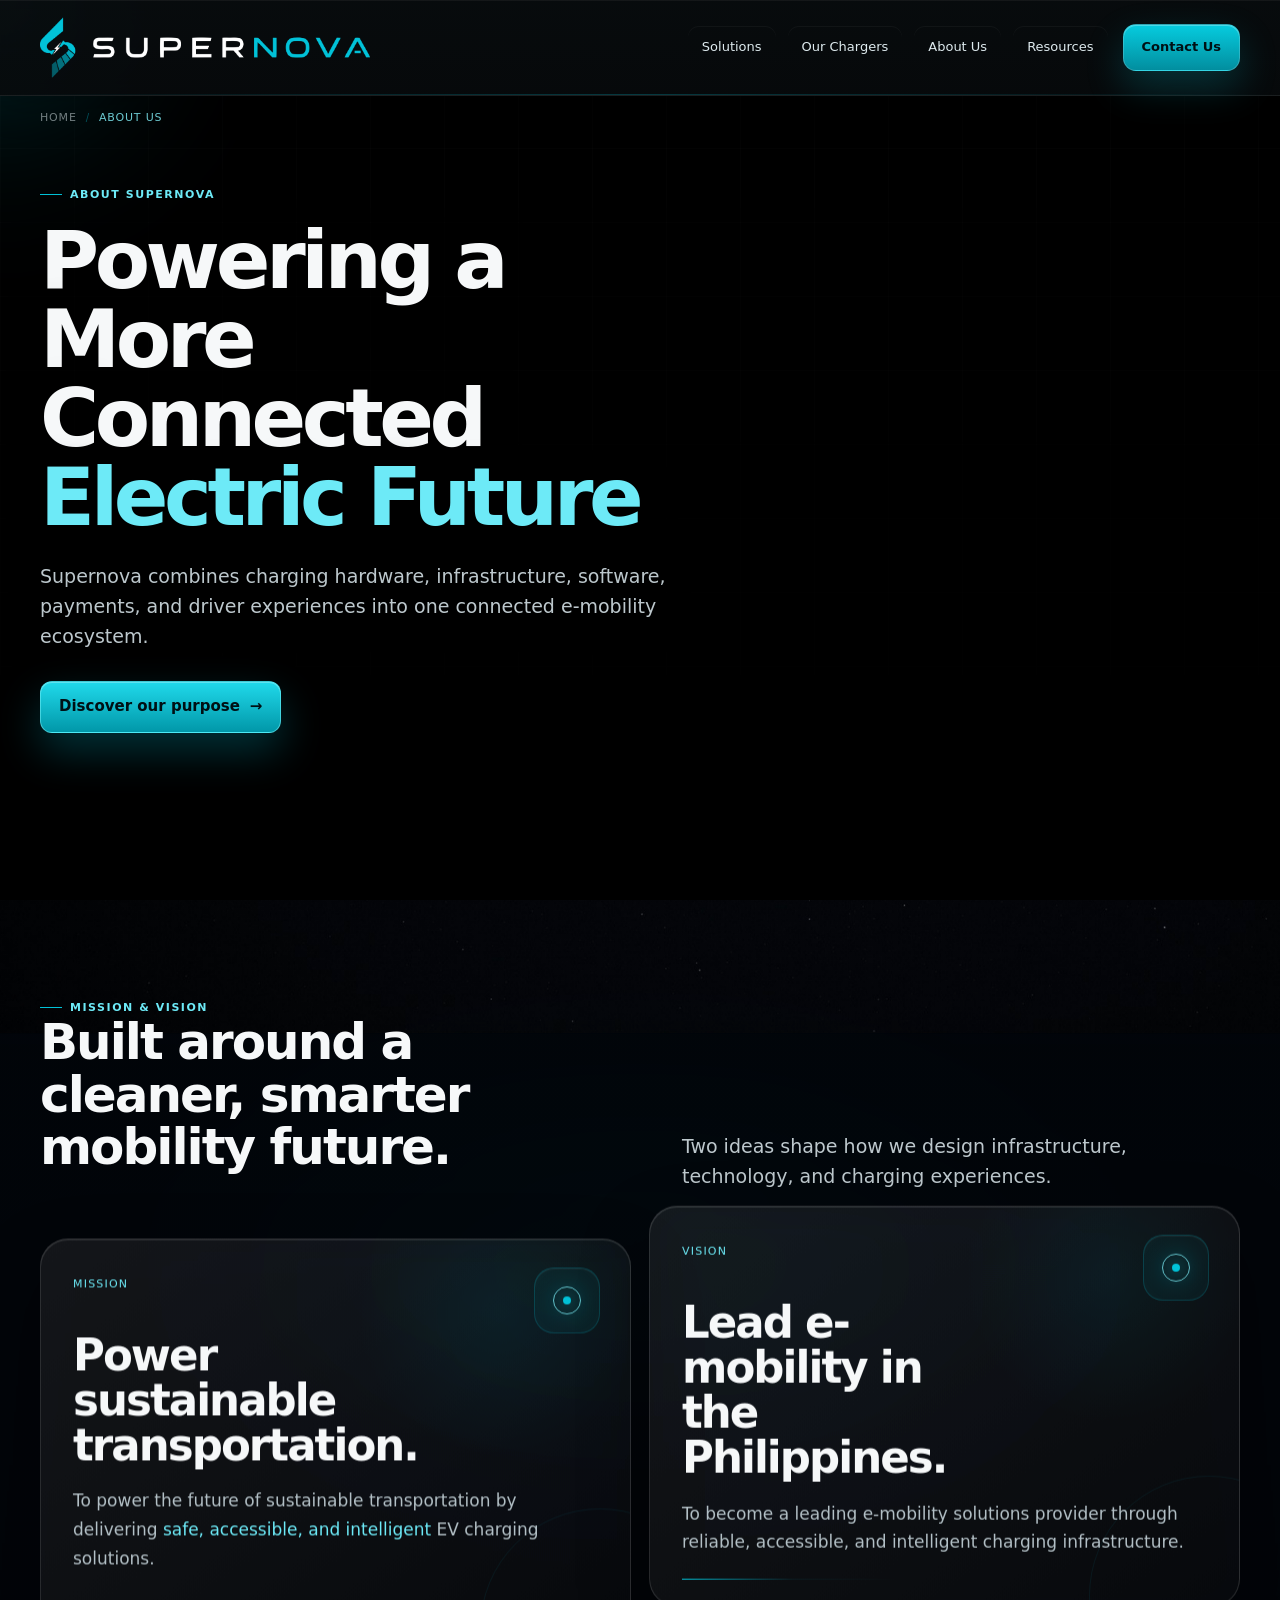
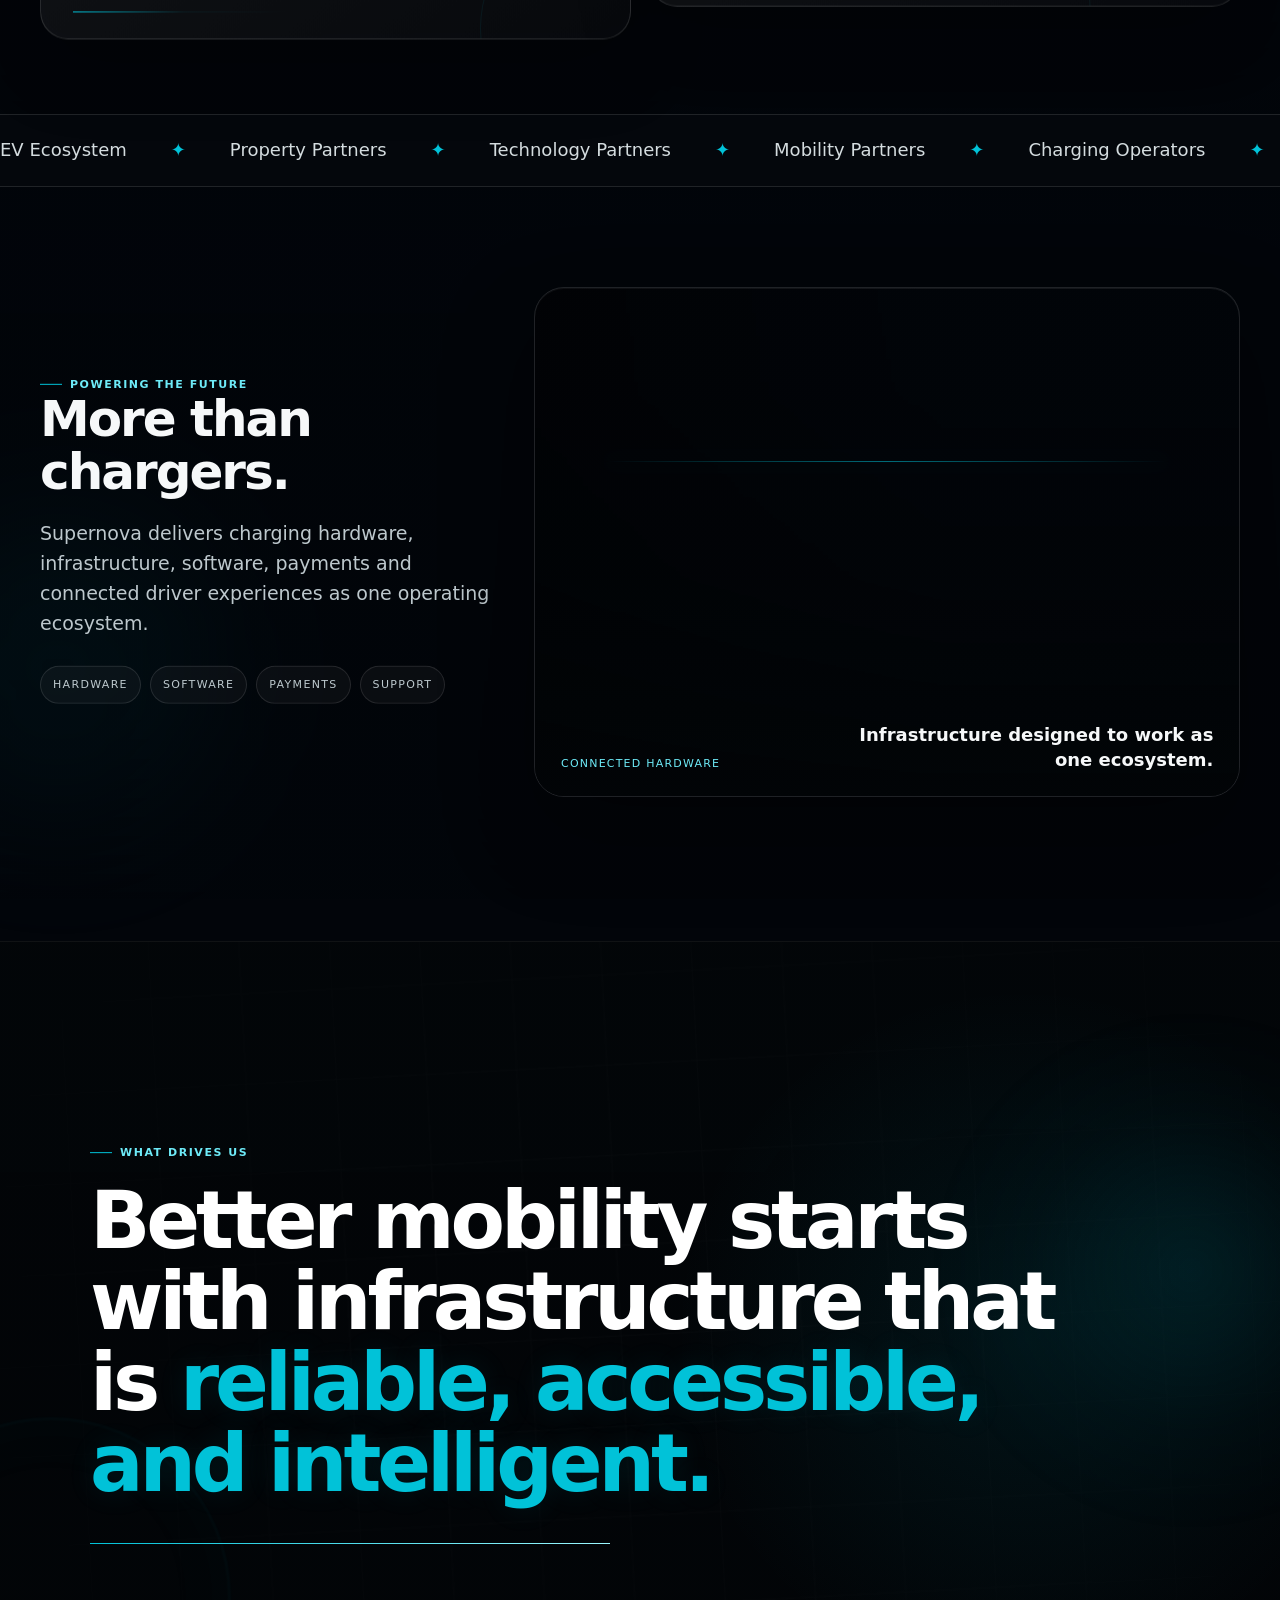
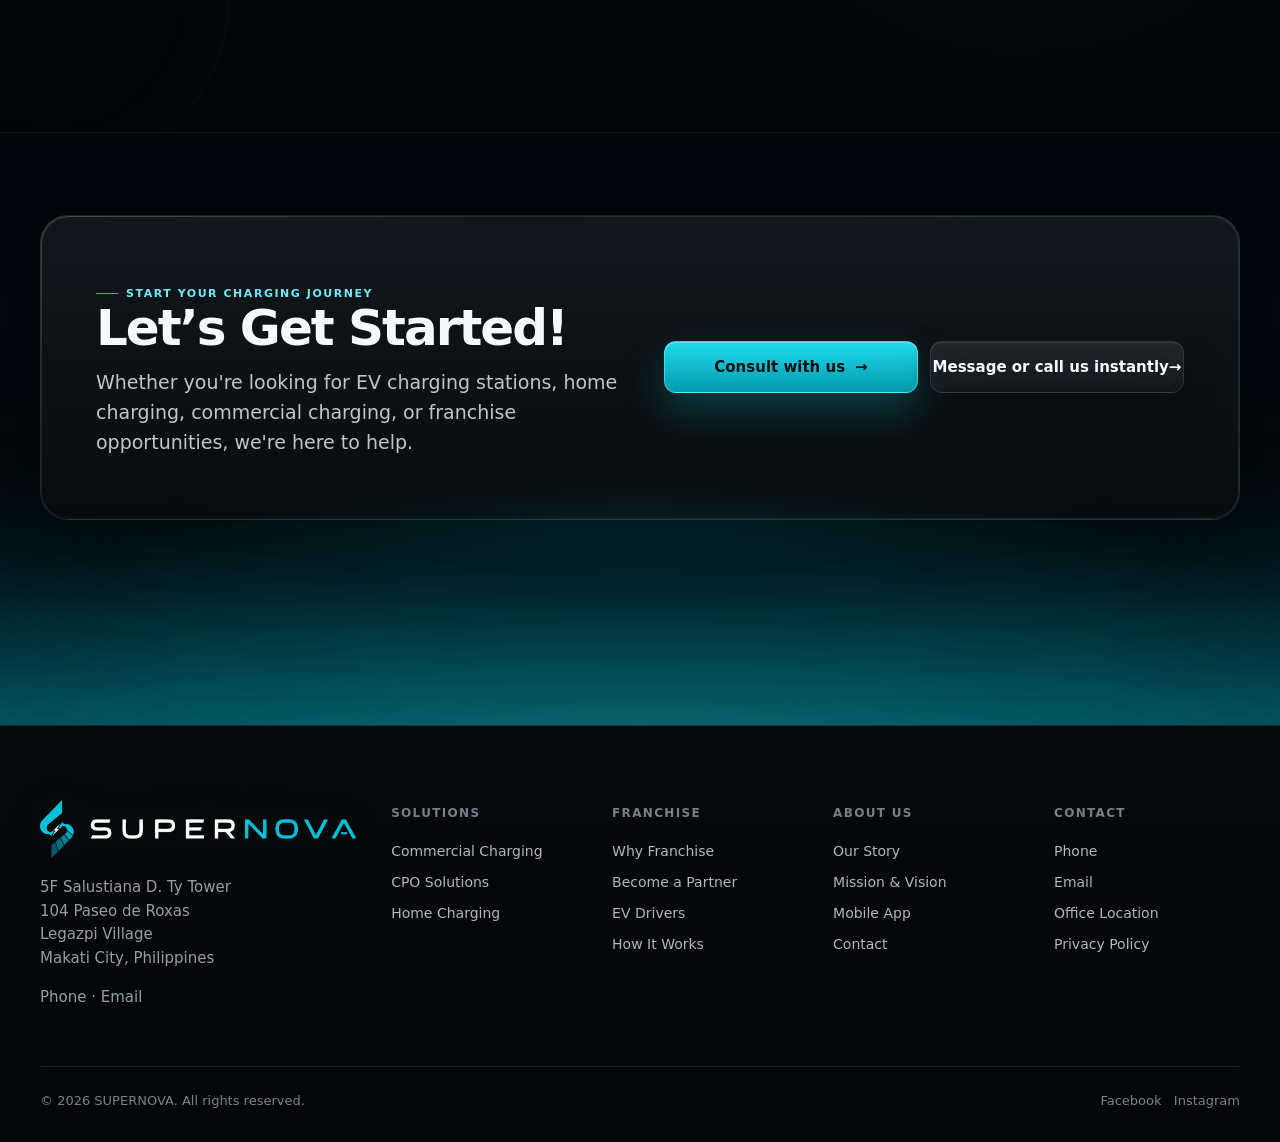
==== commit fe04d041: "updates proceed" ====
--- a/about.html
+++ b/about.html
@@ -1 +1 @@
-<!doctype html><html lang="en"><head><meta charset="utf-8"><meta name="viewport" content="width=device-width,initial-scale=1"><meta name="theme-color" content="#050708"><meta name="description" content="Supernova EV Charging Solutions — connected charging hardware, software, payments and support."><title>Supernova EV Charging Solutions</title><link rel="preconnect" href="https://api.fontshare.com"><link href="https://api.fontshare.com/v2/css?f[]=general-sans@400,500,600,700&display=swap" rel="stylesheet"><link rel="stylesheet" href="assets/style-v44.css"></head><body data-page="about"><noscript>Please enable JavaScript to view this interactive prototype.</noscript><script src="assets/site-v44.js"></script></body></html>+<!doctype html><html lang="en"><head><meta charset="utf-8"><meta name="viewport" content="width=device-width,initial-scale=1"><meta name="theme-color" content="#050708"><meta name="description" content="Supernova EV Charging Solutions — connected charging hardware, software, payments and support."><title>Supernova EV Charging Solutions</title><link rel="preconnect" href="https://api.fontshare.com"><link href="https://api.fontshare.com/v2/css?f[]=general-sans@400,500,600,700&display=swap" rel="stylesheet"><link rel="stylesheet" href="assets/style-v48.css"></head><body data-page="about"><noscript>Please enable JavaScript to view this interactive prototype.</noscript><script src="assets/site-v48.js"></script></body></html>
--- a/assets/style-v48.css
+++ b/assets/style-v48.css
@@ -0,0 +1,5597 @@
+:root{
+  --bg:#050708;--bg2:#090c0e;--panel:#0c1114;--panel2:#10171b;--text:#f6f8f9;--muted:#93a0a7;
+  --cyan:#01c2d8;--cyan2:#6deaf7;--line:rgba(255,255,255,.11);--line2:rgba(1,194,216,.22);
+  --r:22px;--r2:14px;--max:1240px;--shadow:0 28px 80px rgba(0,0,0,.42);
+}
+*{box-sizing:border-box}html{scroll-behavior:smooth}body{margin:0;background:radial-gradient(circle at 50% -10%,rgba(1,194,216,.12),transparent 26%),var(--bg);color:var(--text);font-family:Inter,ui-sans-serif,system-ui,-apple-system,BlinkMacSystemFont,"Segoe UI",sans-serif;line-height:1.55;overflow-x:hidden}
+a{color:inherit;text-decoration:none}button,input,textarea{font:inherit}button{color:inherit}.container{width:min(var(--max),calc(100% - 40px));margin:auto}.section{padding:110px 0;position:relative}.section.compact{padding:72px 0}.eyebrow{display:inline-flex;gap:8px;align-items:center;font-size:12px;letter-spacing:.14em;text-transform:uppercase;color:var(--cyan2);font-weight:700}.eyebrow:before{content:"";width:22px;height:1px;background:var(--cyan)}h1,h2,h3,p{margin-top:0}h1{font-size:clamp(52px,7.1vw,88px);line-height:.98;letter-spacing:-.065em;margin-bottom:24px;font-weight:680}h2{font-size:clamp(40px,5vw,58px);line-height:1.02;letter-spacing:-.045em;margin-bottom:20px}h3{font-size:24px;letter-spacing:-.025em;margin-bottom:12px}.lead{font-size:clamp(18px,2vw,21px);color:#bdc8cd;max-width:720px}.muted{color:var(--muted)}.center{text-align:center}.center .lead{margin-left:auto;margin-right:auto}.cyan{color:var(--cyan2)}.section-head{display:flex;justify-content:space-between;gap:30px;align-items:flex-end;margin-bottom:42px}.section-head .lead{max-width:580px;margin-bottom:3px}.grid-2{display:grid;grid-template-columns:1fr 1fr;gap:22px}.grid-3{display:grid;grid-template-columns:repeat(3,1fr);gap:20px}.grid-4{display:grid;grid-template-columns:repeat(4,1fr);gap:18px}
+
+/* nav */
+.nav-shell{position:fixed;top:15px;left:0;right:0;z-index:80;pointer-events:none}.nav{pointer-events:auto;width:min(1180px,calc(100% - 28px));margin:auto;display:flex;align-items:center;justify-content:space-between;padding:11px 12px 11px 17px;border:1px solid transparent;border-radius:18px;transition:.35s ease;background:rgba(5,7,8,.08)}body.scrolled .nav{background:rgba(7,10,12,.84);backdrop-filter:blur(16px);border-color:var(--line);box-shadow:0 12px 40px rgba(0,0,0,.22)}.brand{display:flex;align-items:center;gap:11px;font-weight:760;letter-spacing:.08em;font-size:14px}.brandmark{width:30px;height:30px;position:relative;filter:drop-shadow(0 0 15px rgba(1,194,216,.28))}.brandmark:before,.brandmark:after{content:"";position:absolute;left:5px;width:20px;height:9px;border:2px solid var(--cyan);transform:skewX(-22deg);border-radius:3px}.brandmark:before{top:5px;border-bottom:0}.brandmark:after{bottom:5px;border-top:0}.nav-right{display:flex;align-items:center;gap:4px}.navlink,.dropbtn{border:0;background:none;padding:10px 12px;border-radius:10px;color:#d8dfe2;font-size:14px;cursor:pointer;transition:.2s}.navlink:hover,.dropbtn:hover{background:rgba(255,255,255,.06);color:white}.nav-cta{background:var(--cyan);color:#001014;padding:10px 16px;border-radius:11px;font-weight:720;margin-left:8px}.nav-cta:hover{filter:brightness(1.08);transform:translateY(-1px)}.dropdown{position:relative}.dropdown-menu{position:absolute;top:calc(100% + 9px);right:0;width:250px;padding:9px;border:1px solid var(--line);border-radius:15px;background:rgba(8,12,14,.96);backdrop-filter:blur(18px);box-shadow:var(--shadow);opacity:0;visibility:hidden;transform:translateY(-7px);transition:.2s}.dropdown:hover .dropdown-menu,.dropdown.open .dropdown-menu{opacity:1;visibility:visible;transform:none}.dropdown-menu a{display:block;padding:11px 12px;border-radius:10px;color:#c9d2d6;font-size:14px}.dropdown-menu a:hover{background:rgba(1,194,216,.09);color:white}.menu-btn{display:none;width:42px;height:42px;border:1px solid var(--line);background:rgba(255,255,255,.03);border-radius:11px}
+
+/* hero */
+.hero{min-height:820px;padding:175px 0 90px;display:flex;align-items:flex-start;position:relative}.hero:before{content:"";position:absolute;inset:0;background-image:linear-gradient(rgba(255,255,255,.018) 1px,transparent 1px),linear-gradient(90deg,rgba(255,255,255,.018) 1px,transparent 1px);background-size:60px 60px;mask-image:linear-gradient(to bottom,rgba(0,0,0,.8),transparent 82%);pointer-events:none}.hero-copy{position:relative;z-index:3;max-width:980px;margin:auto;text-align:center}.hero-actions{display:flex;gap:12px;justify-content:center;margin:30px 0 54px;flex-wrap:wrap}.btn{border:1px solid var(--line);background:#101519;color:#f6f8f9;padding:13px 18px;border-radius:12px;display:inline-flex;align-items:center;gap:10px;font-weight:670;cursor:pointer;transition:.2s ease;position:relative;overflow:hidden}.btn.primary{background:var(--cyan);border-color:var(--cyan);color:#001014}.btn:hover{transform:translateY(-2px);border-color:rgba(1,194,216,.45)}.btn:after{content:"→";transition:transform .2s}.btn:hover:after{transform:translateX(4px)}.hero-visual{max-width:1100px;margin:auto;position:relative;height:490px;perspective:1300px}.ecosystem-window{position:absolute;inset:0;border:1px solid var(--line);border-radius:26px;background:linear-gradient(160deg,rgba(19,28,32,.96),rgba(5,8,10,.98));box-shadow:0 55px 120px rgba(0,0,0,.5),0 0 90px rgba(1,194,216,.08);overflow:hidden;transform:rotateX(2deg)}.window-bar{height:48px;border-bottom:1px solid var(--line);display:flex;align-items:center;padding:0 17px;gap:7px}.dot{width:8px;height:8px;border-radius:50%;background:#394449}.dot.c{background:var(--cyan)}.network-map{position:absolute;inset:48px 0 0;background:radial-gradient(circle at 65% 55%,rgba(1,194,216,.08),transparent 30%)}.network-map svg{width:100%;height:100%}.route{stroke:rgba(1,194,216,.48);stroke-width:2;fill:none;stroke-dasharray:8 13;animation:dash 7s linear infinite}.route2{stroke:rgba(255,255,255,.12);stroke-width:1.3;fill:none}.pulse-node{fill:#071216;stroke:var(--cyan);stroke-width:2;filter:drop-shadow(0 0 8px rgba(1,194,216,.72));animation:pulse 2.5s ease-in-out infinite;transform-origin:center}.ui-float{position:absolute;border:1px solid var(--line);background:rgba(9,14,17,.9);backdrop-filter:blur(10px);border-radius:16px;box-shadow:0 20px 45px rgba(0,0,0,.3);padding:15px;z-index:5}.station-card{left:5%;top:19%;width:245px}.app-card{right:4%;bottom:8%;width:245px}.status-dot{width:8px;height:8px;border-radius:50%;background:#61ebaa;display:inline-block;margin-right:7px}.phone{width:198px;height:355px;border:1px solid rgba(255,255,255,.16);background:#080c0e;border-radius:30px;padding:11px;box-shadow:0 30px 70px rgba(0,0,0,.5);position:absolute;right:16%;top:8%;z-index:4;transform:rotate(4deg);transition:.3s}.phone:hover{transform:rotate(1deg) translateY(-6px)}.phone-screen{height:100%;border-radius:21px;background:linear-gradient(#111a1e,#061013);overflow:hidden;padding:14px}.phone-top{display:flex;justify-content:space-between;font-size:10px;color:#b9c4c8}.mini-map{height:170px;border-radius:16px;background:radial-gradient(circle at 55% 42%,rgba(1,194,216,.18),transparent 35%),#0a1114;margin-top:14px;position:relative}.pin{position:absolute;width:16px;height:16px;background:var(--cyan);border-radius:50% 50% 50% 0;transform:rotate(-45deg);box-shadow:0 0 17px rgba(1,194,216,.7)}.pin:after{content:"";position:absolute;width:5px;height:5px;border-radius:50%;background:#001014;left:5px;top:5px}.pin.a{left:25%;top:29%}.pin.b{left:62%;top:48%}.pin.c{left:46%;top:67%}.charge-pill{margin-top:12px;background:var(--cyan);color:#001014;padding:9px 11px;border-radius:10px;font-size:11px;font-weight:800}.hero-bottom-glow{position:absolute;width:70%;height:160px;left:15%;bottom:-10px;background:rgba(1,194,216,.17);filter:blur(85px);border-radius:50%;pointer-events:none}
+
+/* reusable cards */
+.card{border:1px solid var(--line);border-radius:var(--r);background:linear-gradient(145deg,rgba(15,21,24,.9),rgba(7,10,12,.95));padding:28px;position:relative;overflow:hidden;transition:.3s ease}.card:hover{transform:translateY(-5px) scale(1.008);border-color:rgba(1,194,216,.31)}.card:before{content:"";position:absolute;width:220px;height:160px;background:rgba(1,194,216,.075);filter:blur(55px);right:-80px;top:-80px;border-radius:50%;opacity:0;transition:.35s}.card:hover:before{opacity:1}.card .icon{width:46px;height:46px;border:1px solid var(--line2);border-radius:13px;display:grid;place-items:center;color:var(--cyan2);margin-bottom:35px;background:rgba(1,194,216,.04)}.card .arrow{position:absolute;right:24px;top:24px;color:#6f7c82;transition:.2s}.card:hover .arrow{color:var(--cyan);transform:translate(3px,-3px)}.bento{display:grid;grid-template-columns:1.25fr .75fr .9fr;grid-auto-rows:245px;gap:18px}.bento .card:nth-child(1){grid-row:span 2}.bento .card:nth-child(4){grid-column:span 2}.visual-panel{border:1px solid var(--line);border-radius:26px;background:linear-gradient(145deg,#0d1417,#06090a);overflow:hidden;position:relative;min-height:440px}.visual-panel:after{content:"";position:absolute;width:300px;height:300px;border:1px solid rgba(1,194,216,.18);border-radius:50%;right:-60px;bottom:-100px;box-shadow:0 0 75px rgba(1,194,216,.08) inset}.visual-grid{position:absolute;inset:0;background-image:linear-gradient(rgba(255,255,255,.027) 1px,transparent 1px),linear-gradient(90deg,rgba(255,255,255,.027) 1px,transparent 1px);background-size:38px 38px}.charger{position:absolute;width:128px;height:292px;background:linear-gradient(145deg,#1a2428,#0c1012);border:1px solid rgba(255,255,255,.13);border-radius:22px 22px 15px 15px;left:50%;top:52%;transform:translate(-50%,-50%);box-shadow:0 25px 70px rgba(0,0,0,.55)}.charger:before{content:"SUPERNOVA";position:absolute;left:18px;top:18px;font-size:8px;letter-spacing:.12em;color:#d9e0e3}.charger-screen{position:absolute;left:17px;right:17px;top:52px;height:75px;border-radius:10px;background:radial-gradient(circle at 50% 40%,rgba(1,194,216,.22),#061012 70%);border:1px solid rgba(1,194,216,.25)}.charger-light{position:absolute;left:17px;right:17px;height:2px;background:var(--cyan);top:141px;box-shadow:0 0 14px var(--cyan)}.charger-port{position:absolute;width:32px;height:32px;border-radius:50%;border:6px solid #273237;bottom:58px;left:48px;box-shadow:0 0 0 2px rgba(1,194,216,.22)}.charger-cable{position:absolute;width:71px;height:125px;border:5px solid #263136;border-left-color:transparent;border-top-color:transparent;border-radius:0 0 50px 0;right:-42px;bottom:31px;transform:rotate(6deg)}.energy-line{position:absolute;height:2px;background:linear-gradient(90deg,transparent,var(--cyan),transparent);width:68%;left:16%;top:70%;filter:drop-shadow(0 0 7px var(--cyan));animation:sweep 3s ease-in-out infinite}.metric{font-size:42px;line-height:1;font-weight:680;letter-spacing:-.045em}.metric small{font-size:14px;color:var(--muted);font-weight:500;letter-spacing:0}
+
+/* interactive charge journey */
+.journey{display:grid;grid-template-columns:330px 1fr;gap:30px;align-items:stretch}.journey-steps{display:flex;flex-direction:column;gap:10px}.journey-step{padding:18px;border:1px solid var(--line);background:rgba(255,255,255,.02);border-radius:14px;text-align:left;cursor:pointer;transition:.2s}.journey-step.active{border-color:rgba(1,194,216,.42);background:rgba(1,194,216,.07)}.journey-step strong{display:block;margin-bottom:4px}.journey-stage{min-height:520px;border:1px solid var(--line);border-radius:25px;background:radial-gradient(circle at 50% 55%,rgba(1,194,216,.09),transparent 37%),#080c0e;position:relative;overflow:hidden}.journey-stage .stage-title{position:absolute;left:25px;top:21px;color:#b8c3c7;font-size:13px}.route-car{position:absolute;width:42px;height:22px;border:1px solid var(--cyan);border-radius:8px;left:15%;top:65%;box-shadow:0 0 15px rgba(1,194,216,.23);animation:carMove 5s ease-in-out infinite}.route-car:before,.route-car:after{content:"";position:absolute;width:6px;height:6px;border-radius:50%;background:#354247;bottom:-4px}.route-car:before{left:7px}.route-car:after{right:7px}.scan{position:absolute;width:190px;height:270px;border:1px solid var(--line);border-radius:28px;background:#0b1113;right:12%;top:18%;padding:20px}.qr{width:84px;height:84px;margin:48px auto 0;background:repeating-linear-gradient(45deg,#d9eef0 0 5px,#061012 5px 10px);border:9px solid white}.scanline{position:absolute;left:26px;right:26px;height:2px;background:var(--cyan);top:85px;box-shadow:0 0 10px var(--cyan);animation:scan 2.2s ease-in-out infinite}.progress-ring{width:140px;height:140px;border-radius:50%;border:9px solid rgba(255,255,255,.08);border-top-color:var(--cyan);position:absolute;left:50%;top:49%;transform:translate(-50%,-50%);animation:spin 2s linear infinite}.progress-value{position:absolute;left:50%;top:49%;transform:translate(-50%,-50%);font-size:27px;font-weight:700}.pay-check{position:absolute;left:50%;top:49%;transform:translate(-50%,-50%);width:110px;height:110px;border-radius:50%;border:1px solid var(--cyan);display:grid;place-items:center;font-size:45px;color:var(--cyan);box-shadow:0 0 40px rgba(1,194,216,.16)}
+
+/* marquees */
+.marquee{overflow:hidden;border-top:1px solid var(--line);border-bottom:1px solid var(--line);padding:21px 0;background:rgba(255,255,255,.01)}.marquee-track{display:flex;width:max-content;gap:44px;animation:marquee 23s linear infinite}.marquee span{font-size:18px;color:#d4dcdf;white-space:nowrap}.marquee span:after{content:"✦";color:var(--cyan);margin-left:44px}
+
+/* accordions / processes */
+.accordion{border-top:1px solid var(--line)}.acc-item{border-bottom:1px solid var(--line)}.acc-head{width:100%;display:flex;justify-content:space-between;align-items:center;padding:21px 0;background:none;border:0;text-align:left;cursor:pointer}.acc-head span:first-child{font-size:20px;font-weight:650}.acc-body{max-height:0;overflow:hidden;color:var(--muted);transition:max-height .35s ease;padding-right:50px}.acc-item.open .acc-body{max-height:160px;padding-bottom:22px}.acc-plus{font-size:25px;color:var(--cyan);transition:.25s}.acc-item.open .acc-plus{transform:rotate(45deg)}.process{display:grid;grid-template-columns:repeat(5,1fr);gap:0;border:1px solid var(--line);border-radius:22px;overflow:hidden}.process-item{padding:27px 20px;min-height:170px;border-right:1px solid var(--line);position:relative;background:#0a0e10}.process-item:last-child{border-right:0}.process-item .num{color:var(--cyan);font-size:12px;letter-spacing:.12em;margin-bottom:32px}.process-item:after{content:"";position:absolute;right:-7px;top:50%;width:14px;height:14px;border-top:1px solid var(--cyan);border-right:1px solid var(--cyan);transform:rotate(45deg);background:#0a0e10;z-index:3}.process-item:last-child:after{display:none}
+
+/* filters catalogs */
+.toolbar{display:flex;gap:11px;flex-wrap:wrap;margin-bottom:28px}.filter{border:1px solid var(--line);background:#0b1012;border-radius:999px;padding:9px 14px;color:#aeb9be;cursor:pointer}.filter.active,.filter:hover{border-color:rgba(1,194,216,.45);color:white;background:rgba(1,194,216,.08)}.search{margin-left:auto;min-width:260px;border:1px solid var(--line);background:#0b1012;border-radius:999px;padding:10px 15px;color:white;outline:none}.search:focus{border-color:rgba(1,194,216,.45)}.catalog{display:grid;grid-template-columns:repeat(3,1fr);gap:18px}.product-card .product-vis{height:220px;border-radius:16px;background:radial-gradient(circle at 50% 65%,rgba(1,194,216,.12),transparent 35%),#080c0e;position:relative;margin-bottom:20px}.mini-charger{width:68px;height:154px;background:linear-gradient(#1c2529,#0d1214);border:1px solid var(--line);border-radius:14px;position:absolute;left:50%;top:50%;transform:translate(-50%,-50%);box-shadow:0 18px 40px rgba(0,0,0,.45)}.mini-charger:before{content:"";position:absolute;left:9px;right:9px;top:35px;height:43px;background:#061114;border:1px solid rgba(1,194,216,.22);border-radius:7px}.mini-charger:after{content:"";position:absolute;left:10px;right:10px;top:89px;height:2px;background:var(--cyan);box-shadow:0 0 8px var(--cyan)}.specs{display:grid;grid-template-columns:1fr 1fr;gap:8px;margin-top:15px}.specs div{background:rgba(255,255,255,.028);padding:9px 10px;border-radius:10px;font-size:12px;color:#aeb8bd}.story-image,.news-image{height:190px;border-radius:15px;background:linear-gradient(135deg,rgba(1,194,216,.17),transparent 45%),linear-gradient(45deg,#0d1518,#1a2428);margin-bottom:18px;position:relative;overflow:hidden}.story-image:after,.news-image:after{content:"";position:absolute;width:150%;height:1px;background:linear-gradient(90deg,transparent,var(--cyan),transparent);left:-30%;top:52%;transform:rotate(-15deg);box-shadow:0 0 12px var(--cyan)}.tag{font-size:11px;text-transform:uppercase;letter-spacing:.11em;color:var(--cyan2)}.pagination{display:flex;gap:8px;justify-content:center;margin-top:38px}.page-dot{width:40px;height:40px;display:grid;place-items:center;border:1px solid var(--line);border-radius:10px;background:#0a0e10;color:#aab5ba}.page-dot.active{background:var(--cyan);color:#001014;border-color:var(--cyan)}
+
+/* article/contact/footer */
+.article{max-width:820px;margin:auto}.article p{font-size:18px;color:#bac4c8}.article h2{font-size:33px;margin-top:48px}.quote{border-left:2px solid var(--cyan);padding:18px 0 18px 22px;font-size:24px;color:white;margin:35px 0}.contact-layout{display:grid;grid-template-columns:.8fr 1.2fr;gap:25px}.tabs{display:flex;gap:8px;margin-bottom:23px}.tab{border:1px solid var(--line);background:#0b1012;padding:10px 14px;border-radius:10px;color:#aab6bb;cursor:pointer}.tab.active{background:rgba(1,194,216,.1);border-color:rgba(1,194,216,.4);color:white}.contact-detail{display:none}.contact-detail.active{display:block}.form{display:grid;gap:12px}.form input,.form textarea{background:#080d0f;border:1px solid var(--line);border-radius:12px;padding:14px;color:white;outline:none}.form textarea{min-height:150px;resize:vertical}.form input:focus,.form textarea:focus{border-color:rgba(1,194,216,.45)}.cta-band{margin:50px auto 0;width:min(var(--max),calc(100% - 40px));border:1px solid rgba(1,194,216,.25);border-radius:28px;padding:55px;background:radial-gradient(circle at 80% 30%,rgba(1,194,216,.12),transparent 30%),#091013;display:flex;justify-content:space-between;align-items:center;gap:25px}.cta-band h2{margin-bottom:12px}.footer{padding:70px 0 30px;border-top:1px solid var(--line);margin-top:100px;background:#06090a}.footer-grid{display:grid;grid-template-columns:1.7fr repeat(4,1fr);gap:35px}.foot-col h4{font-size:12px;text-transform:uppercase;letter-spacing:.11em;color:#738188;margin:4px 0 17px}.foot-col a,.foot-col p{display:block;color:#aeb8bd;font-size:14px;margin:0 0 9px}.footer-bottom{display:flex;justify-content:space-between;border-top:1px solid var(--line);padding-top:24px;margin-top:42px;color:#77858b;font-size:13px}
+
+/* page hero */
+.page-hero{padding:185px 0 85px;position:relative;overflow:hidden}.page-hero:after{content:"";position:absolute;width:520px;height:520px;border:1px solid rgba(1,194,216,.12);border-radius:50%;right:-180px;top:70px;box-shadow:0 0 90px rgba(1,194,216,.05) inset}.page-hero .lead{max-width:720px}.page-hero h1{max-width:900px}.page-hero-grid{display:grid;grid-template-columns:1fr .72fr;gap:55px;align-items:center}.logo-hero{min-height:470px;display:grid;place-items:center;border:1px solid var(--line);border-radius:26px;background:radial-gradient(circle,rgba(1,194,216,.08),transparent 45%),#080d0f}.big-mark{font-size:clamp(60px,10vw,140px);font-weight:800;letter-spacing:.12em;color:white;text-shadow:0 0 50px rgba(1,194,216,.12)}
+
+.reveal{opacity:0;transform:translateY(24px);transition:.7s cubic-bezier(.2,.7,.2,1)}.reveal.visible{opacity:1;transform:none}.mouse-glow{position:fixed;width:360px;height:360px;border-radius:50%;background:rgba(1,194,216,.035);filter:blur(50px);pointer-events:none;z-index:-1;transform:translate(-50%,-50%)}
+
+@keyframes dash{to{stroke-dashoffset:-84}}@keyframes pulse{50%{filter:drop-shadow(0 0 17px rgba(1,194,216,.95));transform:scale(1.06)}}@keyframes sweep{50%{opacity:.3;transform:translateY(-45px)}}@keyframes scan{50%{transform:translateY(128px)}}@keyframes spin{to{transform:translate(-50%,-50%) rotate(360deg)}}@keyframes carMove{50%{left:43%;top:46%}}@keyframes marquee{to{transform:translateX(-50%)}}
+
+@media(max-width:980px){.nav-right{display:none}.menu-btn{display:block}.nav.mobile-open .nav-right{display:flex;position:absolute;top:60px;left:14px;right:14px;flex-direction:column;align-items:stretch;padding:12px;background:#081013;border:1px solid var(--line);border-radius:16px}.nav.mobile-open .dropdown-menu{position:static;width:auto;opacity:1;visibility:visible;transform:none;display:none;margin-top:4px}.nav.mobile-open .dropdown.open .dropdown-menu{display:block}.nav-cta{margin-left:0;text-align:center}.hero{padding-top:155px}.hero-visual{height:430px}.phone{right:6%}.station-card{left:3%}.grid-3,.catalog{grid-template-columns:repeat(2,1fr)}.grid-4{grid-template-columns:repeat(2,1fr)}.bento{grid-template-columns:1fr 1fr;grid-auto-rows:auto}.bento .card:nth-child(1){grid-row:span 1}.bento .card:nth-child(4){grid-column:span 1}.journey{grid-template-columns:1fr}.journey-steps{display:grid;grid-template-columns:repeat(4,1fr)}.process{grid-template-columns:1fr}.process-item{border-right:0;border-bottom:1px solid var(--line);min-height:auto}.process-item:after{display:none}.page-hero-grid,.contact-layout{grid-template-columns:1fr}.footer-grid{grid-template-columns:1.4fr 1fr 1fr}.cta-band{flex-direction:column;align-items:flex-start}}
+@media(max-width:680px){.container{width:min(100% - 28px,var(--max))}.section{padding:80px 0}.section-head{display:block}.hero{min-height:auto}.hero-actions{margin-bottom:40px}.hero-visual{height:510px}.ecosystem-window{inset:55px 0 0}.phone{width:158px;height:296px;right:5%;top:0}.station-card{width:190px;top:29%;font-size:12px}.app-card{display:none}.grid-2,.grid-3,.grid-4,.catalog{grid-template-columns:1fr}.journey-steps{grid-template-columns:1fr 1fr}.journey-stage{min-height:440px}.scan{right:8%;width:170px}.bento{grid-template-columns:1fr}.page-hero{padding-top:145px}.footer-grid{grid-template-columns:1fr 1fr}.footer-grid>div:first-child{grid-column:span 2}.cta-band{padding:35px 25px}.toolbar .search{width:100%;margin-left:0}.footer-bottom{display:block}.footer-bottom div+div{margin-top:8px}}
+@media(prefers-reduced-motion:reduce){*{scroll-behavior:auto!important;animation-duration:.01ms!important;animation-iteration-count:1!important;transition-duration:.01ms!important}.reveal{opacity:1;transform:none}}
+
+
+/* ===== Premium homepage refresh / glass system overrides ===== */
+body{background:radial-gradient(circle at 50% -10%,rgba(1,194,216,.18),transparent 28%),radial-gradient(circle at 100% 0%,rgba(1,194,216,.08),transparent 25%),linear-gradient(180deg,#040607,#06090b 38%,#050708 100%)}
+.section:before{content:"";position:absolute;inset:auto auto 10% -8%;width:320px;height:320px;border-radius:50%;background:rgba(1,194,216,.05);filter:blur(70px);pointer-events:none}.section:nth-of-type(even):before{left:auto;right:-6%;top:8%;bottom:auto}
+.nav{padding:14px 16px 14px 20px;border-color:rgba(255,255,255,.09);background:linear-gradient(180deg,rgba(255,255,255,.09),rgba(255,255,255,.03));backdrop-filter:blur(18px) saturate(150%);box-shadow:0 14px 40px rgba(0,0,0,.28),inset 0 1px 0 rgba(255,255,255,.12)}
+body.scrolled .nav{background:linear-gradient(180deg,rgba(15,19,22,.82),rgba(7,10,12,.72));border-color:rgba(255,255,255,.11);box-shadow:0 24px 45px rgba(0,0,0,.32),inset 0 1px 0 rgba(255,255,255,.12)}
+.brand{gap:0;min-width:230px}.brand-lockup{display:inline-flex;align-items:center}.brand-logo{display:block;height:auto}.logo-darkbg{width:250px}.logo-lightbg{display:none;width:250px}.nav.on-light .logo-darkbg,.footer.on-light .logo-darkbg{display:none}.nav.on-light .logo-lightbg,.footer.on-light .logo-lightbg{display:block}.footer-brand .logo-darkbg{width:220px}
+.nav-right{gap:8px}.navlink,.dropbtn,.nav-cta{position:relative;display:inline-flex;align-items:center;gap:8px;font-size:14px}.navlink,.dropbtn{padding:12px 15px;border:1px solid rgba(255,255,255,0);background:linear-gradient(180deg,rgba(255,255,255,.03),rgba(255,255,255,.015));box-shadow:inset 0 1px 0 rgba(255,255,255,.04)}.navlink:hover,.dropbtn:hover{background:linear-gradient(180deg,rgba(255,255,255,.08),rgba(255,255,255,.04));border-color:rgba(255,255,255,.08)}
+.caret{font-size:13px;opacity:.75;transition:transform .25s ease}.dropdown.open .caret,.dropdown:hover .caret{transform:translateY(1px) rotate(180deg)}
+.dropdown-menu{left:50%;right:auto;transform:translate(-50%,-8px);min-width:240px;width:max-content;display:grid;gap:6px;padding:12px;background:linear-gradient(180deg,rgba(20,25,29,.9),rgba(9,13,16,.88));backdrop-filter:blur(22px) saturate(160%);box-shadow:0 26px 70px rgba(0,0,0,.4),inset 0 1px 0 rgba(255,255,255,.1)}.dropdown:hover .dropdown-menu,.dropdown.open .dropdown-menu{transform:translate(-50%,0)}.resources-dropdown .dropdown-menu{min-width:218px}.dropdown-menu a{padding:12px 14px;border:1px solid transparent;background:rgba(255,255,255,.02)}.dropdown-menu a:hover{background:linear-gradient(180deg,rgba(255,255,255,.08),rgba(1,194,216,.08));border-color:rgba(255,255,255,.08)}
+.nav-cta,.btn{isolation:isolate;overflow:hidden}.nav-cta,.btn,.filter,.tab,.menu-btn,.search,.form input,.form textarea{backdrop-filter:blur(18px) saturate(150%)}
+.nav-cta:before,.btn:before{content:"";position:absolute;inset:0;background:linear-gradient(105deg,transparent 18%,rgba(255,255,255,.08) 34%,rgba(255,255,255,.35) 48%,rgba(255,255,255,.08) 62%,transparent 82%);transform:translateX(-125%) skewX(-18deg);transition:transform .7s ease;z-index:-1}.nav-cta:hover:before,.btn:hover:before{transform:translateX(130%) skewX(-18deg)}
+.nav-cta{padding:12px 18px;border:1px solid rgba(255,255,255,.18);background:linear-gradient(180deg,rgba(7,225,246,.9),rgba(1,194,216,.72));box-shadow:0 16px 38px rgba(1,194,216,.22),inset 0 1px 0 rgba(255,255,255,.28)}
+.btn{background:linear-gradient(180deg,rgba(255,255,255,.09),rgba(255,255,255,.03));border-color:rgba(255,255,255,.1);box-shadow:0 10px 35px rgba(0,0,0,.22),inset 0 1px 0 rgba(255,255,255,.08)}.btn.primary{background:linear-gradient(180deg,rgba(35,236,255,.92),rgba(1,194,216,.78));border-color:rgba(126,249,255,.48);box-shadow:0 18px 42px rgba(1,194,216,.26),inset 0 1px 0 rgba(255,255,255,.28)}
+.hero{padding-top:188px;min-height:920px}.hero-grid{position:absolute;inset:0;background-image:linear-gradient(rgba(255,255,255,.018) 1px,transparent 1px),linear-gradient(90deg,rgba(255,255,255,.018) 1px,transparent 1px);background-size:64px 64px;mask-image:linear-gradient(to bottom,rgba(0,0,0,.9),transparent 82%)}.hero-noise{position:absolute;inset:0;background:radial-gradient(circle at 50% 25%,rgba(255,255,255,.02),transparent 32%);pointer-events:none}.hero-copy .lead{max-width:760px;margin-inline:auto}
+.hero-visual{height:620px;max-width:1140px}.hero-orb{position:absolute;left:50%;top:52%;width:460px;height:460px;border-radius:50%;transform:translate(-50%,-50%) translate3d(0,var(--py,0),0);background:radial-gradient(circle,rgba(1,194,216,.24),rgba(1,194,216,.14) 34%,rgba(1,194,216,.06) 56%,transparent 74%);filter:blur(12px);opacity:.82}.hero-scan{position:absolute;width:300px;height:1px;background:linear-gradient(90deg,transparent,rgba(139,247,255,.9),transparent);box-shadow:0 0 18px rgba(1,194,216,.65);opacity:.7;animation:sweep2 8s ease-in-out infinite}.hero-scan-a{left:6%;top:30%}.hero-scan-b{right:2%;bottom:18%;animation-delay:1.8s}
+.ecosystem-window{background:linear-gradient(180deg,rgba(18,24,28,.56),rgba(7,10,13,.62));backdrop-filter:blur(18px) saturate(150%);box-shadow:0 55px 120px rgba(0,0,0,.5),0 0 100px rgba(1,194,216,.07),inset 0 1px 0 rgba(255,255,255,.09);transform:perspective(1500px) rotateX(calc(2deg + var(--rx,0deg))) rotateY(var(--ry,0deg)) translate3d(0,var(--py,0),0);transition:transform .25s ease-out;border-color:rgba(255,255,255,.12)}
+.window-title{margin-left:12px;font-size:12px;letter-spacing:.11em;text-transform:uppercase;color:#98b1ba}.network-map{background:radial-gradient(circle at 50% 50%,rgba(1,194,216,.12),transparent 34%),linear-gradient(180deg,rgba(255,255,255,.03),rgba(255,255,255,.01))}
+.network-legend{position:absolute;left:22px;bottom:18px;display:flex;gap:14px;flex-wrap:wrap;font-size:11px;color:#bac7cc}.network-legend span{display:inline-flex;align-items:center;gap:7px;padding:7px 10px;border-radius:999px;background:rgba(7,12,15,.58);border:1px solid rgba(255,255,255,.08);backdrop-filter:blur(12px)}.network-legend i{width:8px;height:8px;border-radius:50%;background:#63ffcf;display:inline-block;box-shadow:0 0 12px currentColor}.network-legend i.busy{background:#01c2d8}.network-legend i.reserved{background:#fff2a4}
+.ui-float,.card,.visual-panel,.journey,.process,.cta-band,.logo-hero,.toolbar .filter,.search,.tab,.form input,.form textarea,.page-dot{background:linear-gradient(180deg,rgba(255,255,255,.07),rgba(255,255,255,.03));border-color:rgba(255,255,255,.11);backdrop-filter:blur(18px) saturate(160%);box-shadow:0 25px 60px rgba(0,0,0,.24),inset 0 1px 0 rgba(255,255,255,.08)}
+.card,.visual-panel,.journey,.process,.cta-band{position:relative}.card:after,.visual-panel:before,.journey:before,.cta-band:before{content:"";position:absolute;inset:0;border-radius:inherit;padding:1px;background:linear-gradient(135deg,rgba(255,255,255,.18),rgba(255,255,255,0) 30%,rgba(1,194,216,.22) 100%);-webkit-mask:linear-gradient(#000 0 0) content-box,linear-gradient(#000 0 0);-webkit-mask-composite:xor;mask-composite:exclude;pointer-events:none}
+.station-card{left:4%;top:20%;width:255px;transform:translate3d(0,var(--py,0),0)}.app-card{right:4%;bottom:8%;width:255px;transform:translate3d(0,var(--py,0),0)}.phone{transform:translate3d(0,var(--py,0),0) rotate(4deg);background:linear-gradient(180deg,rgba(18,24,28,.95),rgba(6,10,13,.98));backdrop-filter:blur(20px)}.phone:hover{transform:translate3d(0,var(--py,0),0) rotate(1deg) translateY(-6px)}.hero-chip{width:230px}.hero-chip-a{left:1%;bottom:13%;transform:translate3d(0,var(--py,0),0)}.hero-chip-b{right:0;top:13%;width:275px;transform:translate3d(0,var(--py,0),0)}
+.charge-pill{background:linear-gradient(180deg,rgba(30,238,255,.94),rgba(1,194,216,.8));box-shadow:0 12px 24px rgba(1,194,216,.2),inset 0 1px 0 rgba(255,255,255,.28)}.hero-bottom-glow{background:rgba(1,194,216,.23);filter:blur(100px)}.journey,.process{overflow:hidden}.journey-stage{background:linear-gradient(180deg,rgba(255,255,255,.02),rgba(1,194,216,.03))}
+.card:hover,.visual-panel:hover{transform:translateY(-6px) scale(1.01)}.toolbar .filter,.tab,.page-dot,.process-item{background:linear-gradient(180deg,rgba(255,255,255,.04),rgba(255,255,255,.02))}.process-item{background:transparent}.process-item:after{background:rgba(6,9,10,.75)}
+.cta-band{background:radial-gradient(circle at 82% 28%,rgba(1,194,216,.16),transparent 28%),linear-gradient(180deg,rgba(255,255,255,.08),rgba(255,255,255,.03))}.footer{background:linear-gradient(180deg,#06090a,#040607)}.footer-brand{min-width:0}.footer-lockup .logo-darkbg{width:200px}.logo-hero,.page-hero,.story-image,.news-image,.product-card .product-vis{background:linear-gradient(145deg,rgba(255,255,255,.06),rgba(255,255,255,.02))}
+.reveal{transition:.9s cubic-bezier(.2,.7,.2,1)}
+@keyframes sweep2{0%,100%{opacity:.14;transform:translateX(-20px)}50%{opacity:.92;transform:translateX(40px)}}
+@media(max-width:980px){.logo-darkbg,.logo-lightbg{width:212px}.nav{padding:13px 14px 13px 16px}.nav.mobile-open .nav-right{background:linear-gradient(180deg,rgba(14,18,20,.92),rgba(7,10,12,.9));backdrop-filter:blur(22px)}.hero{min-height:auto}.hero-visual{height:700px}.hero-chip-b{top:18%}.hero-chip-a{bottom:5%}}
+@media(max-width:680px){.logo-darkbg,.logo-lightbg{width:180px}.brand{min-width:0}.hero{padding-top:160px}.hero-visual{height:600px}.hero-chip{display:none}.station-card{width:200px;top:31%}.ecosystem-window{inset:60px 0 0}.dropdown-menu{left:0;transform:translate(0,-8px)}.dropdown:hover .dropdown-menu,.dropdown.open .dropdown-menu{transform:none}.footer-lockup .logo-darkbg{width:170px}}
+
+
+/* ===== Homepage redesign v2 ===== */
+.logo-darkbg,.logo-lightbg{width:320px;max-width:min(28vw,320px);height:auto}
+.footer-brand .logo-darkbg,.footer-brand .logo-lightbg{width:220px;max-width:100%}
+.brand{min-width:290px}
+.hero.hero-split{padding-top:180px;padding-bottom:72px;min-height:auto}
+.hero-layout{display:grid;grid-template-columns:minmax(0,.92fr) minmax(0,1.08fr);gap:32px;align-items:center}
+.hero-copy{text-align:left;max-width:680px;margin:0}.hero-copy .lead{margin-left:0;margin-right:0}.hero-actions{justify-content:flex-start}.hero h1{font-size:clamp(48px,6vw,82px)}
+.hero-mini-metrics{display:flex;gap:12px;flex-wrap:wrap;margin-top:28px}.mini-metric{padding:12px 14px;border-radius:14px;border:1px solid rgba(255,255,255,.1);min-width:154px}.mini-metric strong{display:block;font-size:18px;margin-bottom:4px}.mini-metric span{color:#b6c3c8;font-size:12px}.glass{background:linear-gradient(180deg,rgba(255,255,255,.07),rgba(255,255,255,.03));backdrop-filter:blur(18px) saturate(140%);box-shadow:0 20px 40px rgba(0,0,0,.2), inset 0 1px 0 rgba(255,255,255,.08)}
+.hero-visual{height:640px;max-width:100%;margin:0}.hero-media-grid{position:relative;z-index:2;display:grid;grid-template-columns:minmax(0,1.2fr) minmax(280px,.8fr);gap:18px;height:100%}
+.video-stack{display:grid;grid-template-rows:minmax(0,1fr) auto;gap:18px}
+.video-panel{position:relative;overflow:hidden;border-radius:28px;border:1px solid rgba(255,255,255,.12);background:linear-gradient(180deg,rgba(255,255,255,.05),rgba(255,255,255,.02));box-shadow:0 28px 80px rgba(0,0,0,.3), inset 0 1px 0 rgba(255,255,255,.08);backdrop-filter:blur(16px) saturate(150%);min-height:0}
+.video-primary{min-height:100%;transform:translate3d(0,var(--py,0),0)}.video-secondary{min-height:320px;transform:translate3d(0,var(--py,0),0)}
+.video-panel video{width:100%;height:100%;object-fit:cover;display:block;filter:saturate(1.04) contrast(1.02)}
+.video-panel:after{content:"";position:absolute;inset:0;background:linear-gradient(180deg,rgba(5,7,8,.12),rgba(5,7,8,.05) 28%,rgba(5,7,8,.38) 100%);pointer-events:none}
+.video-panel-top,.panel-caption{position:absolute;left:18px;right:18px;z-index:2;display:flex;align-items:center;justify-content:space-between}.video-panel-top{top:16px}.panel-caption{bottom:16px;align-items:flex-end}.video-badge{font-size:11px;letter-spacing:.1em;text-transform:uppercase;padding:8px 10px;border-radius:999px;border:1px solid rgba(255,255,255,.12);background:rgba(10,14,17,.44);backdrop-filter:blur(10px);color:#dbe6ea}
+.hero-info-card{padding:20px;border-radius:24px;transform:translate3d(0,var(--py,0),0)}.hero-info-card h3{font-size:22px;margin:10px 0 10px}.hero-info-card p{margin:0}.hero-info-pills{display:flex;gap:8px;flex-wrap:wrap;margin-top:16px}.hero-info-pills span{padding:8px 10px;border-radius:999px;border:1px solid rgba(255,255,255,.1);background:rgba(255,255,255,.04);font-size:11px;letter-spacing:.08em;text-transform:uppercase;color:#dce7eb}
+.hero-floats .station-card{left:-10px;top:44px}.hero-floats .app-card{right:18px;bottom:20px}.hero-floats .station-card,.hero-floats .app-card{z-index:4}
+.adjacent-solutions{padding-top:18px}.adjacent-solutions-grid{display:grid;grid-template-columns:minmax(280px,.44fr) minmax(0,.56fr);gap:24px;align-items:start}.solutions-copy{position:sticky;top:110px;padding:28px;border-radius:26px;border:1px solid rgba(255,255,255,.1);background:linear-gradient(180deg,rgba(255,255,255,.06),rgba(255,255,255,.03));backdrop-filter:blur(18px) saturate(140%);box-shadow:0 25px 60px rgba(0,0,0,.24), inset 0 1px 0 rgba(255,255,255,.08)}
+.solutions-copy .lead{font-size:18px}.solutions-copy-actions{display:flex;gap:10px;flex-wrap:wrap;margin-top:24px}
+.balanced-bento{display:grid;grid-template-columns:repeat(2,minmax(0,1fr));gap:18px}.solution-card{min-height:212px;padding-top:24px}.solution-card .muted{max-width:38ch}.solution-card:hover .solution-icon{transform:scale(1.04)}
+.solution-icon{width:64px;height:64px;border-radius:18px;border:1px solid rgba(255,255,255,.12);display:grid;place-items:center;position:relative;margin-bottom:28px;background:linear-gradient(180deg,rgba(1,194,216,.12),rgba(255,255,255,.03));box-shadow:inset 0 1px 0 rgba(255,255,255,.08),0 10px 30px rgba(1,194,216,.1);overflow:hidden;transition:transform .25s ease}
+.solution-icon span{position:absolute;display:block}.icon-cpo span:nth-child(1){width:32px;height:32px;border:2px solid rgba(1,194,216,.9);border-radius:50%;animation:spinSoft 7s linear infinite}.icon-cpo span:nth-child(2){width:8px;height:8px;border-radius:50%;background:#8bf7ff;left:14px;top:14px;box-shadow:28px 16px 0 #01c2d8;animation:pulse 2.4s ease-in-out infinite}.icon-cpo span:nth-child(3){width:18px;height:2px;background:rgba(255,255,255,.65);transform:rotate(35deg)}
+.icon-business span:nth-child(1),.icon-business span:nth-child(2),.icon-business span:nth-child(3){bottom:14px;width:8px;border-radius:6px;background:linear-gradient(180deg,#8bf7ff,#01c2d8);animation:bars 1.6s ease-in-out infinite}.icon-business span:nth-child(1){left:16px;height:18px}.icon-business span:nth-child(2){left:28px;height:28px;animation-delay:.2s}.icon-business span:nth-child(3){left:40px;height:38px;animation-delay:.35s}
+.icon-home span:nth-child(1){width:26px;height:20px;border:2px solid #8bf7ff;border-top:none;bottom:15px;border-radius:6px}.icon-home span:nth-child(2){width:30px;height:30px;border-left:2px solid #01c2d8;border-top:2px solid #01c2d8;transform:rotate(45deg);top:12px}.icon-home span:nth-child(3){width:10px;height:10px;border-radius:50%;background:#8bf7ff;top:22px;left:27px;animation:pulse 2s ease-in-out infinite}
+.icon-franchise span:nth-child(1),.icon-franchise span:nth-child(2){width:26px;height:26px;border:2px solid #8bf7ff;transform:rotate(45deg);border-radius:6px;animation:spinSoft 9s linear infinite}.icon-franchise span:nth-child(2){width:14px;height:14px;border-color:#01c2d8;animation-direction:reverse}.icon-franchise span:nth-child(3){width:6px;height:6px;border-radius:50%;background:#fff;box-shadow:0 0 12px #fff}
+.icon-drivers span:nth-child(1){width:30px;height:18px;border-bottom:2px solid #8bf7ff;border-right:2px solid #8bf7ff;border-radius:0 0 14px 0;top:18px;left:14px}.icon-drivers span:nth-child(2){width:10px;height:10px;border-radius:50%;background:#01c2d8;left:15px;top:16px;animation:routeDot 2s ease-in-out infinite}.icon-drivers span:nth-child(3){width:6px;height:6px;border-radius:50%;background:#8bf7ff;right:14px;bottom:18px}
+.icon-chargers span:nth-child(1){width:18px;height:30px;border:2px solid #8bf7ff;border-radius:8px;top:12px}.icon-chargers span:nth-child(2){width:12px;height:16px;background:linear-gradient(180deg,#8bf7ff,#01c2d8);clip-path:polygon(45% 0,100% 0,62% 42%,100% 42%,20% 100%,45% 58%,8% 58%);animation:boltPulse 1.8s ease-in-out infinite}.icon-chargers span:nth-child(3){width:16px;height:2px;background:#8bf7ff;bottom:15px;box-shadow:0 -6px 0 #01c2d8}
+@keyframes spinSoft{to{transform:rotate(405deg)}}@keyframes bars{0%,100%{transform:scaleY(.78);opacity:.8}50%{transform:scaleY(1);opacity:1}}@keyframes routeDot{0%{transform:translate(0,0)}50%{transform:translate(18px,10px)}100%{transform:translate(0,0)}}@keyframes boltPulse{0%,100%{transform:scale(.92);filter:drop-shadow(0 0 0 rgba(1,194,216,0))}50%{transform:scale(1.08);filter:drop-shadow(0 0 10px rgba(1,194,216,.75))}}
+@media(max-width:1100px){.hero-layout,.adjacent-solutions-grid{grid-template-columns:1fr}.hero-copy{max-width:none}.hero-visual{height:720px}.solutions-copy{position:relative;top:0}.balanced-bento{grid-template-columns:repeat(2,minmax(0,1fr))}}
+@media(max-width:780px){.logo-darkbg,.logo-lightbg{width:230px;max-width:58vw}.brand{min-width:0}.hero-visual{height:auto}.hero-media-grid,.video-stack,.balanced-bento{grid-template-columns:1fr;display:grid}.video-stack{grid-template-rows:auto auto}.video-primary{min-height:360px}.video-secondary{min-height:240px}.hero-floats .station-card{position:relative;left:auto;top:auto;margin-top:14px}.hero-floats .app-card{position:relative;right:auto;bottom:auto;margin-top:14px}.hero-mini-metrics{gap:10px}.mini-metric{min-width:calc(50% - 6px)}.adjacent-solutions{padding-top:24px}}
+@media(max-width:520px){.logo-darkbg,.logo-lightbg{width:180px}.hero.hero-split{padding-top:156px}.video-primary{min-height:300px}.hero-copy h1{font-size:42px}.mini-metric{min-width:100%}.solution-card{min-height:190px;padding:22px}.solution-icon{width:58px;height:58px;margin-bottom:22px}}
+
+
+/* ===== Homepage refinement v3 ===== */
+.nav-shell{top:10px}
+.nav{width:calc(100% - 16px);max-width:none;padding:8px 16px 8px 18px;border-radius:20px}
+body.scrolled .nav{box-shadow:0 18px 40px rgba(0,0,0,.28),inset 0 1px 0 rgba(255,255,255,.12)}
+.brand{min-width:0}.nav-right{gap:6px}.navlink,.dropbtn{padding:8px 12px;font-size:13px;border-radius:12px}.nav-cta{padding:10px 16px;border-radius:13px;margin-left:4px}.menu-btn{width:38px;height:38px}
+.hero-media-grid-single{grid-template-columns:minmax(0,1fr) 280px;gap:18px}.hero-side-stack{display:grid;grid-template-rows:auto auto;gap:18px;min-width:0}.hero-info-card,.hero-stats-card{padding:20px;border-radius:24px}.hero-stats-card .hero-stat-grid{display:grid;grid-template-columns:1fr 1fr;gap:14px 12px;margin-top:14px}.hero-stats-card .hero-stat-grid div{padding:12px;border-radius:16px;background:rgba(255,255,255,.035);border:1px solid rgba(255,255,255,.08)}.hero-stats-card strong{display:block;font-size:16px;margin-bottom:4px}.hero-stats-card span{display:block;font-size:11px;color:#b8c5ca;line-height:1.35}
+.adjacent-solutions{padding-top:20px}.solutions-rail-head{align-items:end;margin-bottom:22px}.solutions-rail-head .lead{max-width:520px}.solutions-rail-shell{position:relative;padding:6px 0}.solutions-rail-shell:before,.solutions-rail-shell:after{content:"";position:absolute;top:0;bottom:0;width:64px;z-index:2;pointer-events:none}.solutions-rail-shell:before{left:0;background:linear-gradient(90deg,#050708 6%,rgba(5,7,8,0))}.solutions-rail-shell:after{right:0;background:linear-gradient(270deg,#050708 6%,rgba(5,7,8,0))}
+.solutions-rail{display:grid;grid-auto-flow:column;grid-auto-columns:minmax(270px,320px);gap:18px;overflow-x:auto;padding:8px 2px 10px 2px;scroll-snap-type:x proximity;scrollbar-width:none}.solutions-rail::-webkit-scrollbar{display:none}
+.rail-card{scroll-snap-align:start;min-height:230px;padding:22px 20px 20px;transition:transform .28s ease, box-shadow .28s ease}.rail-card:hover{transform:translateY(-7px) scale(1.01);box-shadow:0 28px 70px rgba(0,0,0,.26),0 0 45px rgba(1,194,216,.08),inset 0 1px 0 rgba(255,255,255,.09)}
+.rail-card h3{font-size:23px;max-width:13ch}.rail-card .muted{font-size:14px;line-height:1.55}.rail-card .arrow{top:18px;right:18px}
+.solution-icon{width:72px;height:72px;border-radius:22px;margin-bottom:24px;background:radial-gradient(circle at 35% 30%,rgba(139,247,255,.16),rgba(1,194,216,.08) 40%,rgba(255,255,255,.03) 70%);box-shadow:inset 0 1px 0 rgba(255,255,255,.1),0 12px 36px rgba(1,194,216,.12)}
+.solution-icon:before{content:"";position:absolute;inset:7px;border-radius:18px;border:1px solid rgba(255,255,255,.07);opacity:.8}
+.icon-cpo span:nth-child(1){width:38px;height:38px;border-width:1.5px}.icon-cpo span:nth-child(2){left:16px;top:16px;box-shadow:18px 10px 0 #01c2d8, -2px 18px 0 #8bf7ff}
+.icon-business span:nth-child(1),.icon-business span:nth-child(2),.icon-business span:nth-child(3){width:10px;border-radius:8px}.icon-business span:nth-child(1){left:17px}.icon-business span:nth-child(2){left:31px}.icon-business span:nth-child(3){left:45px}
+.icon-home span:nth-child(1){width:30px;height:22px}.icon-home span:nth-child(2){width:34px;height:34px;top:10px}.icon-home span:nth-child(3){top:24px;left:31px}
+.icon-franchise span:nth-child(1){width:32px;height:32px}.icon-franchise span:nth-child(2){width:18px;height:18px}.icon-franchise span:nth-child(3){box-shadow:0 0 14px rgba(255,255,255,.85)}
+.icon-drivers span:nth-child(1){width:34px;height:20px;left:16px}.icon-drivers span:nth-child(2){left:16px;top:18px}.icon-drivers span:nth-child(3){right:15px;bottom:18px;box-shadow:0 0 10px rgba(139,247,255,.7)}
+.why-grid{align-items:center}.future-video{min-height:460px}.future-video video{height:100%;min-height:460px}
+@media(max-width:980px){.nav{width:calc(100% - 12px);padding:8px 12px 8px 14px}.hero-media-grid-single{grid-template-columns:1fr}.hero-side-stack{grid-template-columns:1fr 1fr;grid-template-rows:none}.solutions-rail{grid-auto-columns:minmax(260px,300px)}.future-video,.future-video video{min-height:360px}}
+@media(max-width:780px){.nav-shell{top:8px}.nav{padding:8px 10px 8px 12px}.nav.mobile-open .nav-right{margin-top:10px;width:100%;padding:10px;border-radius:16px}.hero-side-stack{grid-template-columns:1fr}.solutions-rail-head{margin-bottom:18px}.rail-card h3{font-size:21px}.future-video,.future-video video{min-height:300px}}
+@media(max-width:520px){.nav{width:calc(100% - 8px);padding:7px 8px 7px 10px;border-radius:16px}.nav-cta{padding:9px 12px}.solutions-rail{grid-auto-columns:88%}.solution-icon{width:64px;height:64px;border-radius:20px}.future-video,.future-video video{min-height:260px}}
+
+
+/* ===== Hero cleanup v4 ===== */
+.brand-lockup{position:relative;width:380px;height:48px;overflow:hidden;display:block;flex:0 0 auto}
+.brand-logo{position:absolute;left:0;top:50%;width:380px!important;max-width:none!important;height:auto!important;transform:translateY(-50%)}
+.footer-lockup{width:230px;height:54px}.footer-lockup .brand-logo{width:230px!important}
+.nav{min-height:64px}.nav .brand{min-width:380px;display:flex;align-items:center}
+.hero-layout{grid-template-columns:minmax(0,.9fr) minmax(0,1.1fr);gap:40px}
+.hero-video-full{height:640px;position:relative;overflow:visible}
+.hero-video-full .video-full{position:absolute;inset:0;min-height:0;width:100%;height:100%;transform:translate3d(0,var(--py,0),0);border-radius:30px}
+.hero-video-full .video-full video{width:100%;height:100%;object-fit:cover;display:block}
+.hero-video-full .video-full:after{background:linear-gradient(90deg,rgba(5,7,8,.04),rgba(5,7,8,0) 45%,rgba(5,7,8,.06));}
+.video-edge-glow{position:absolute;inset:-1px;border-radius:30px;pointer-events:none;box-shadow:inset 0 1px 0 rgba(255,255,255,.12),0 40px 90px rgba(0,0,0,.34),0 0 80px rgba(1,194,216,.08);z-index:3}
+.hero-video-full .hero-orb{width:520px;height:520px;opacity:.52;z-index:0}
+.hero-video-full .hero-scan{z-index:4;opacity:.5}
+.hero-video-full .hero-bottom-glow{z-index:0}
+@media(max-width:1100px){.brand-lockup{width:330px;height:44px}.brand-logo{width:330px!important}.nav .brand{min-width:330px}.hero-layout{grid-template-columns:1fr}.hero-video-full{height:560px}}
+@media(max-width:780px){.brand-lockup{width:240px;height:40px}.brand-logo{width:240px!important}.nav .brand{min-width:240px}.hero-video-full{height:440px}}
+@media(max-width:520px){.brand-lockup{width:190px;height:34px}.brand-logo{width:190px!important}.nav .brand{min-width:190px}.hero-video-full{height:340px}.nav{min-height:54px}}
+
+/* ===== Homepage interaction & layout refinement v5 ===== */
+/* Traditional full-width sticky navigation */
+.nav-shell{top:0;left:0;right:0;width:100%;z-index:100}
+.nav{width:100%;max-width:none;margin:0;min-height:84px;padding:10px 28px;border-radius:0;border-width:0 0 1px;border-style:solid;border-color:rgba(255,255,255,.09);background:linear-gradient(180deg,rgba(7,10,12,.86),rgba(7,10,12,.68));backdrop-filter:blur(22px) saturate(155%);box-shadow:0 10px 35px rgba(0,0,0,.16),inset 0 1px 0 rgba(255,255,255,.08)}
+body.scrolled .nav{background:linear-gradient(180deg,rgba(8,12,14,.95),rgba(5,8,10,.9));border-color:rgba(255,255,255,.11);box-shadow:0 14px 38px rgba(0,0,0,.28),inset 0 1px 0 rgba(255,255,255,.08)}
+.nav .brand{min-width:380px}.nav-right{gap:8px}.navlink,.dropbtn{padding:10px 13px;font-size:14px}.nav-cta{padding:11px 18px}.menu-btn{width:42px;height:42px}
+.hero.hero-split{padding-top:176px}
+
+/* All five solution cards visible at once */
+.adjacent-solutions{padding:76px 0 92px;background:radial-gradient(circle at 50% 12%,rgba(1,194,216,.055),transparent 34%)}
+.solutions-grid-head{align-items:flex-end;margin-bottom:34px}
+.solutions-grid-head h2{max-width:780px}
+.solutions-grid-head .lead{max-width:500px}
+.solutions-visible-grid{display:grid;grid-template-columns:repeat(6,minmax(0,1fr));gap:18px}
+.visible-solution-card{min-height:255px;padding:24px;isolation:isolate;overflow:hidden}
+.visible-solution-card:nth-child(1),.visible-solution-card:nth-child(2),.visible-solution-card:nth-child(3){grid-column:span 2}
+.visible-solution-card:nth-child(4),.visible-solution-card:nth-child(5){grid-column:span 3;min-height:235px}
+.visible-solution-card:before{width:280px;height:220px;right:-100px;top:-110px;opacity:.55;background:radial-gradient(circle,rgba(1,194,216,.16),rgba(1,194,216,.035) 55%,transparent 72%);filter:blur(24px)}
+.visible-solution-card:after{background:linear-gradient(135deg,rgba(255,255,255,.18),transparent 28%,rgba(1,194,216,.25) 100%)}
+.visible-solution-card:hover{transform:translateY(-8px) scale(1.012);box-shadow:0 34px 80px rgba(0,0,0,.32),0 0 55px rgba(1,194,216,.09),inset 0 1px 0 rgba(255,255,255,.1)}
+.visible-solution-card .solution-icon{margin-bottom:30px}
+.visible-solution-card h3{font-size:clamp(20px,2vw,26px);max-width:16ch;margin-bottom:10px}
+.visible-solution-card p{font-size:14px;max-width:42ch}
+.visible-solution-card:nth-child(1){transition-delay:.04s}.visible-solution-card:nth-child(2){transition-delay:.11s}.visible-solution-card:nth-child(3){transition-delay:.18s}.visible-solution-card:nth-child(4){transition-delay:.25s}.visible-solution-card:nth-child(5){transition-delay:.32s}
+.visible-solution-card .solution-icon:after{content:"";position:absolute;width:10px;height:10px;border-radius:50%;background:#8bf7ff;box-shadow:0 0 14px rgba(139,247,255,.8);opacity:.9;animation:iconOrbit 4.8s linear infinite;transform-origin:26px 26px}
+.visible-solution-card:nth-child(2) .solution-icon:after{animation-duration:5.4s;animation-direction:reverse}.visible-solution-card:nth-child(3) .solution-icon:after{animation-duration:6.1s}.visible-solution-card:nth-child(4) .solution-icon:after{animation-duration:4.2s;animation-direction:reverse}.visible-solution-card:nth-child(5) .solution-icon:after{animation-duration:5.8s}
+@keyframes iconOrbit{from{transform:rotate(0deg) translateX(25px) rotate(0deg)}to{transform:rotate(360deg) translateX(25px) rotate(-360deg)}}
+
+/* Mission statement with scroll-triggered word reveal */
+.mission-scroll{position:relative;min-height:108vh;overflow:hidden;background:linear-gradient(180deg,#050708 0%,#071014 44%,#050708 100%);border-top:1px solid rgba(255,255,255,.06);border-bottom:1px solid rgba(255,255,255,.06)}
+.mission-scroll:before{content:"SUPERNOVA";position:absolute;left:50%;top:51%;transform:translate(-50%,-50%);font-size:clamp(100px,18vw,300px);font-weight:800;letter-spacing:.06em;color:rgba(255,255,255,.018);white-space:nowrap;pointer-events:none}
+.mission-inner{position:sticky;top:22vh;padding:94px 0 110px;z-index:3;transform:translate3d(0,var(--py,0),0)}
+.mission-overline{margin:22px 0 20px;color:#7f929b;font-size:14px;letter-spacing:.13em;text-transform:uppercase}
+.mission-statement{max-width:1120px;font-size:clamp(46px,6.3vw,86px);line-height:1.04;letter-spacing:-.05em;margin:0}
+.mission-word{display:inline-block;margin-right:.18em;color:rgba(240,248,250,.14);opacity:.25;filter:blur(5px);transform:translateY(22px);transition:opacity .68s ease,transform .75s cubic-bezier(.2,.75,.2,1),filter .68s ease,color .68s ease;transition-delay:calc(var(--i) * 48ms)}
+.mission-scroll.visible .mission-word{opacity:1;filter:blur(0);transform:translateY(0);color:#f3f8fa}
+.mission-scroll.visible .mission-word:nth-child(4n),.mission-scroll.visible .mission-word:nth-child(7n){color:#55eaf7;text-shadow:0 0 24px rgba(1,194,216,.16)}
+.mission-progress-line{width:min(620px,70vw);height:1px;background:rgba(255,255,255,.09);margin-top:46px;overflow:hidden}
+.mission-progress-line span{display:block;width:100%;height:100%;background:linear-gradient(90deg,#01c2d8,#8bf7ff);transform:scaleX(0);transform-origin:left;transition:transform 1.7s cubic-bezier(.2,.75,.2,1) .25s;box-shadow:0 0 16px rgba(1,194,216,.55)}
+.mission-scroll.visible .mission-progress-line span{transform:scaleX(1)}
+.mission-orbit{position:absolute;border-radius:50%;border:1px solid rgba(1,194,216,.13);box-shadow:0 0 90px rgba(1,194,216,.035) inset;transform:translate3d(0,var(--py,0),0);pointer-events:none}
+.mission-orbit-a{width:620px;height:620px;right:-170px;top:12%}.mission-orbit-b{width:360px;height:360px;left:-110px;bottom:8%;border-color:rgba(255,255,255,.07)}
+
+/* Stronger scroll reveals across the homepage */
+.reveal{opacity:0;transform:translateY(34px) scale(.992);transition:opacity .85s cubic-bezier(.2,.7,.2,1),transform .9s cubic-bezier(.2,.7,.2,1),filter .85s ease;filter:blur(4px)}
+.reveal.visible{opacity:1;transform:translateY(0) scale(1);filter:blur(0)}
+
+/* Growing cyan-to-black energy fade before footer */
+.bottom-energy-fade{--fade-progress:0;position:relative;height:500px;overflow:hidden;margin-top:-38px;background:linear-gradient(180deg,#050708 0%,#050708 26%,rgba(5,7,8,.9) 45%,rgba(1,194,216,.03) 100%);isolation:isolate}
+.bottom-energy-grid{position:absolute;inset:0;background-image:linear-gradient(rgba(255,255,255,.018) 1px,transparent 1px),linear-gradient(90deg,rgba(255,255,255,.018) 1px,transparent 1px);background-size:58px 58px;mask-image:linear-gradient(to bottom,transparent,rgba(0,0,0,.7));opacity:calc(.08 + var(--fade-progress) * .34)}
+.bottom-energy-orb{position:absolute;left:50%;bottom:-560px;width:140vw;height:860px;border-radius:50%;background:radial-gradient(ellipse at center,rgba(78,239,252,.88) 0%,rgba(1,194,216,.62) 24%,rgba(1,194,216,.28) 44%,rgba(1,194,216,.08) 61%,transparent 74%);filter:blur(calc(18px - var(--fade-progress) * 7px));transform:translateX(-50%) scale(calc(.46 + var(--fade-progress) * .66));transform-origin:center bottom;opacity:calc(.18 + var(--fade-progress) * .82);transition:opacity .08s linear,transform .08s linear,filter .08s linear;z-index:1}
+.bottom-energy-horizon{position:absolute;left:50%;bottom:54px;width:calc(18% + var(--fade-progress) * 72%);height:1px;transform:translateX(-50%);background:linear-gradient(90deg,transparent,#4cecff,#fff,#4cecff,transparent);box-shadow:0 0 calc(14px + var(--fade-progress) * 28px) rgba(1,194,216,.75);opacity:calc(.22 + var(--fade-progress) * .78);z-index:2}
+.bottom-energy-fade:after{content:"";position:absolute;inset:0;background:linear-gradient(180deg,#050708 0%,transparent 35%,transparent 78%,rgba(1,194,216,.025) 100%);z-index:3;pointer-events:none}
+.footer{margin-top:0;position:relative;z-index:5}
+
+@media(max-width:1180px){
+  .nav{padding-left:20px;padding-right:20px}.nav .brand{min-width:330px}.navlink,.dropbtn{padding:9px 10px}
+  .solutions-visible-grid{grid-template-columns:repeat(2,minmax(0,1fr))}.visible-solution-card:nth-child(n){grid-column:span 1}.visible-solution-card:nth-child(5){grid-column:1 / -1}
+}
+@media(max-width:980px){
+  .nav{min-height:78px}.nav .brand{min-width:280px}.brand-lockup{width:280px;height:44px}.brand-logo{width:280px!important}.hero.hero-split{padding-top:164px}
+  .mission-scroll{min-height:92vh}.mission-inner{top:17vh}.bottom-energy-fade{height:420px}
+}
+@media(max-width:780px){
+  .nav{min-height:72px;padding:8px 14px}.nav .brand{min-width:230px}.brand-lockup{width:230px;height:40px}.brand-logo{width:230px!important}
+  .solutions-grid-head{display:block}.solutions-grid-head .lead{margin-top:14px}.solutions-visible-grid{grid-template-columns:1fr}.visible-solution-card:nth-child(n){grid-column:auto;min-height:220px}
+  .mission-scroll{min-height:84vh}.mission-inner{top:13vh;padding:74px 0 90px}.mission-statement{font-size:clamp(40px,10vw,66px)}.bottom-energy-fade{height:360px}
+}
+@media(max-width:520px){
+  .nav{min-height:66px;padding:7px 10px}.nav .brand{min-width:190px}.brand-lockup{width:190px;height:34px}.brand-logo{width:190px!important}.hero.hero-split{padding-top:146px}
+  .adjacent-solutions{padding:62px 0 70px}.visible-solution-card{padding:22px}.mission-scroll{min-height:78vh}.mission-inner{top:10vh}.mission-overline{font-size:11px}.bottom-energy-fade{height:300px}
+}
+
+/* ===== Homepage polish v6 ===== */
+/* Scroll-linked reveal for second-section heading */
+.scroll-text-reveal [data-word]{display:inline-block;opacity:.14;transform:translateY(18px);filter:blur(5px);will-change:opacity,transform,filter;transition:color .25s ease}
+.scroll-text-reveal [data-word]:nth-child(4),.scroll-text-reveal [data-word]:nth-child(8){color:#72f0fb}
+
+/* Success story photography */
+.story-photo-card .story-image{height:230px;background:#0a0f11;overflow:hidden;border-radius:18px;position:relative}
+.story-photo-card .story-image img{width:100%;height:100%;object-fit:cover;display:block;transition:transform .8s cubic-bezier(.2,.7,.2,1),filter .5s ease;filter:saturate(.92) contrast(1.04) brightness(.92)}
+.story-photo-card .story-image:before{content:"";position:absolute;inset:0;background:linear-gradient(180deg,transparent 48%,rgba(4,7,8,.5) 100%);z-index:1;pointer-events:none}
+.story-photo-card .story-image:after{display:none}
+.story-photo-card:hover .story-image img{transform:scale(1.045);filter:saturate(1.04) contrast(1.04) brightness(1)}
+
+/* CTA should never visually clip against the bottom energy treatment */
+.cta-band{overflow:visible;margin-bottom:84px;padding-top:62px;padding-bottom:62px;min-height:260px;position:relative;z-index:8}
+.cta-band:after{content:"";position:absolute;left:7%;right:7%;bottom:-38px;height:70px;background:radial-gradient(ellipse at center,rgba(1,194,216,.12),transparent 70%);filter:blur(18px);pointer-events:none;z-index:-1}
+
+/* Larger bottom cyan glow */
+.bottom-energy-fade{height:720px;margin-top:0;background:linear-gradient(180deg,#050708 0%,#050708 19%,rgba(5,7,8,.92) 34%,rgba(1,194,216,.055) 100%)}
+.bottom-energy-orb{bottom:-690px;width:175vw;height:1180px;background:radial-gradient(ellipse at center,rgba(145,249,255,.95) 0%,rgba(31,226,242,.82) 17%,rgba(1,194,216,.62) 33%,rgba(1,194,216,.28) 49%,rgba(1,194,216,.08) 64%,transparent 77%);filter:blur(calc(22px - var(--fade-progress) * 9px));transform:translateX(-50%) scale(calc(.5 + var(--fade-progress) * .72));opacity:calc(.22 + var(--fade-progress) * .78)}
+.bottom-energy-horizon{bottom:88px;width:calc(22% + var(--fade-progress) * 74%);box-shadow:0 0 calc(20px + var(--fade-progress) * 46px) rgba(1,194,216,.92)}
+.bottom-energy-grid{background-size:64px 64px;opacity:calc(.12 + var(--fade-progress) * .38)}
+
+/* Footer brand alignment + scale */
+.footer-grid>div:first-child{display:flex;flex-direction:column;align-items:flex-start}
+.footer-brand{display:inline-flex!important;justify-content:flex-start!important;align-items:center!important;width:auto!important;min-width:0!important;margin:0!important;padding:0!important;overflow:visible!important}
+.footer-logo-img{display:block;width:310px;height:auto;max-width:100%;object-fit:contain;object-position:left center;filter:drop-shadow(0 0 18px rgba(1,194,216,.08))}
+
+/* Brighter cursor glow */
+.mouse-glow{width:430px;height:430px;background:radial-gradient(circle,rgba(168,252,255,.22) 0%,rgba(1,194,216,.13) 24%,rgba(1,194,216,.055) 46%,transparent 72%);filter:blur(24px);opacity:.95;mix-blend-mode:screen;z-index:30;box-shadow:0 0 60px rgba(1,194,216,.06);transition:width .2s ease,height .2s ease}
+
+@media(max-width:980px){
+  .bottom-energy-fade{height:600px}.bottom-energy-orb{width:190vw;height:980px;bottom:-590px}.footer-logo-img{width:270px}.cta-band{margin-bottom:60px}
+}
+@media(max-width:680px){
+  .story-photo-card .story-image{height:210px}.bottom-energy-fade{height:470px}.bottom-energy-orb{width:230vw;height:800px;bottom:-510px}.bottom-energy-horizon{bottom:58px}.footer-logo-img{width:235px}.cta-band{margin-bottom:42px;min-height:0;padding-top:44px;padding-bottom:44px}
+}
+
+
+/* ===== Mission scroll reveal + supersized bottom-logo reveal ===== */
+.mission-scroll{--mission-progress:0}
+.mission-scroll .mission-inner{transform:translate3d(0,calc((1 - var(--mission-progress)) * 34px),0);opacity:calc(.72 + var(--mission-progress) * .28);transition:none}
+.scroll-mission-reveal .mission-word{will-change:opacity,transform,filter,color;transition:none!important}
+.mission-scroll.visible .scroll-mission-reveal .mission-word{transition:none!important}
+.mission-overline{opacity:calc(.35 + var(--mission-progress) * .65);transform:translateY(calc((1 - var(--mission-progress)) * 14px));transition:none}
+.mission-orbit-a{transform:translate3d(calc((1 - var(--mission-progress)) * -40px),var(--py,0),0) rotate(calc(var(--mission-progress) * 24deg))}
+.mission-orbit-b{transform:translate3d(calc((1 - var(--mission-progress)) * 40px),var(--py,0),0) rotate(calc(var(--mission-progress) * -18deg))}
+.bottom-energy-fade{height:820px}
+.bottom-energy-logo{position:absolute;left:50%;bottom:120px;width:min(88vw,1500px);max-width:none;height:auto;z-index:2;pointer-events:none;opacity:calc(var(--fade-progress) * .30);transform:translate(-50%,calc((1 - var(--fade-progress)) * 70px)) scale(calc(.78 + var(--fade-progress) * .22));transform-origin:center center;filter:blur(calc((1 - var(--fade-progress)) * 8px)) drop-shadow(0 0 calc(10px + var(--fade-progress) * 46px) rgba(1,194,216,.22));transition:opacity .06s linear,transform .06s linear,filter .06s linear}
+.bottom-energy-horizon{z-index:3}.bottom-energy-fade:after{z-index:4}
+@media(max-width:980px){.bottom-energy-fade{height:680px}.bottom-energy-logo{width:104vw;bottom:104px}}
+@media(max-width:680px){.bottom-energy-fade{height:520px}.bottom-energy-logo{width:132vw;bottom:82px}.mission-scroll .mission-inner{transform:translate3d(0,calc((1 - var(--mission-progress)) * 22px),0)}}
+
+/* ===== Footer / CTA / bottom glow refinement v8 ===== */
+/* remove the supersized logo from the bottom energy treatment */
+.bottom-energy-logo{display:none!important}
+
+/* bring the footer visually closer to the CTA while letting the gradient overlap */
+.cta-band{margin-bottom:0!important;position:relative;z-index:10}
+.bottom-energy-fade{height:430px!important;margin-top:-250px!important;z-index:2;pointer-events:none;background:linear-gradient(180deg,rgba(5,7,8,0) 0%,rgba(5,7,8,.56) 28%,rgba(1,194,216,.055) 68%,rgba(1,194,216,.12) 100%)!important}
+.bottom-energy-orb{bottom:-365px!important;width:170vw!important;height:780px!important;opacity:calc(.25 + var(--fade-progress) * .75)!important;z-index:1}
+.bottom-energy-horizon{bottom:44px!important;z-index:2}
+.bottom-energy-grid{z-index:0}
+.bottom-energy-fade:after{z-index:3;background:linear-gradient(180deg,transparent 0%,transparent 46%,rgba(1,194,216,.035) 100%)!important}
+.footer{margin-top:-78px!important;padding-top:74px!important;position:relative;z-index:6}
+
+/* use the uploaded footer lockup, aligned hard-left and large */
+.footer-grid>div:first-child{align-items:flex-start!important;text-align:left!important}
+.footer-brand{display:block!important;width:min(390px,100%)!important;max-width:none!important;margin:0!important;padding:0!important;line-height:0!important}
+.footer-logo-img{display:block!important;width:390px!important;max-width:100%!important;height:auto!important;object-fit:contain!important;object-position:left center!important;margin:0!important;filter:drop-shadow(0 0 20px rgba(1,194,216,.10))}
+
+/* equal CTA actions with communication logos */
+.cta-actions{display:grid;grid-template-columns:1fr 1fr;gap:12px;width:min(520px,100%);flex:0 0 auto}
+.cta-actions .cta-equal{width:100%;min-height:52px;justify-content:center;text-align:center;white-space:nowrap}
+.instant-contact{gap:10px!important}
+.instant-icons{display:inline-flex;align-items:center;gap:5px;flex:0 0 auto}
+.contact-icon{width:19px;height:19px;display:block;fill:currentColor;filter:drop-shadow(0 0 7px rgba(1,194,216,.18))}
+.contact-icon.whatsapp{color:#e7ffff}.contact-icon.viber{color:#9ff5ff}
+
+@media(max-width:980px){
+  .bottom-energy-fade{height:370px!important;margin-top:-210px!important}
+  .footer{margin-top:-64px!important}
+  .footer-logo-img{width:330px!important}
+  .cta-actions{width:100%;max-width:520px}
+}
+@media(max-width:680px){
+  .bottom-energy-fade{height:310px!important;margin-top:-155px!important}
+  .footer{margin-top:-48px!important;padding-top:60px!important}
+  .footer-logo-img{width:275px!important}
+  .cta-actions{grid-template-columns:1fr}
+  .cta-actions .cta-equal{white-space:normal}
+}
+
+
+/* ===== Smooth bottom glow + mission reveal refinement v9 ===== */
+/* smooth, continuous black-to-cyan footer transition without hard bands */
+.bottom-energy-fade{
+  --fade-progress:0;
+  height:470px!important;
+  margin-top:-270px!important;
+  overflow:hidden!important;
+  isolation:isolate;
+  background:linear-gradient(180deg,
+    rgba(5,7,8,0) 0%,
+    rgba(5,7,8,.12) 18%,
+    rgba(5,7,8,.54) 42%,
+    rgba(3,33,38,.42) 67%,
+    rgba(1,126,142,.22) 84%,
+    rgba(1,194,216,.25) 100%)!important;
+}
+.bottom-energy-fade:before{
+  content:"";
+  position:absolute;
+  left:50%;
+  bottom:-300px;
+  width:190vw;
+  height:720px;
+  transform:translateX(-50%) translateY(calc((1 - var(--fade-progress)) * 70px)) scale(calc(.82 + var(--fade-progress) * .22));
+  transform-origin:center bottom;
+  border-radius:50%;
+  background:radial-gradient(ellipse at center,
+    rgba(174,253,255,calc(.13 + var(--fade-progress) * .24)) 0%,
+    rgba(65,234,248,calc(.11 + var(--fade-progress) * .25)) 22%,
+    rgba(1,194,216,calc(.08 + var(--fade-progress) * .26)) 44%,
+    rgba(1,194,216,calc(.025 + var(--fade-progress) * .12)) 64%,
+    transparent 82%);
+  filter:blur(52px);
+  opacity:calc(.42 + var(--fade-progress) * .58);
+  will-change:transform,opacity;
+  z-index:0;
+  pointer-events:none;
+}
+.bottom-energy-orb{
+  left:50%!important;
+  bottom:-520px!important;
+  width:205vw!important;
+  height:960px!important;
+  background:radial-gradient(ellipse at center,
+    rgba(196,255,255,.82) 0%,
+    rgba(84,240,251,.62) 14%,
+    rgba(1,194,216,.42) 32%,
+    rgba(1,194,216,.18) 51%,
+    rgba(1,194,216,.055) 68%,
+    transparent 84%)!important;
+  filter:blur(48px)!important;
+  transform:translateX(-50%) translateY(calc((1 - var(--fade-progress)) * 54px)) scale(calc(.76 + var(--fade-progress) * .30))!important;
+  opacity:calc(.20 + var(--fade-progress) * .68)!important;
+  transition:none!important;
+  will-change:transform,opacity;
+  z-index:1!important;
+}
+.bottom-energy-grid,.bottom-energy-horizon{opacity:0!important;display:none!important}
+.bottom-energy-fade:after{
+  content:"";
+  position:absolute;
+  inset:0;
+  z-index:2!important;
+  pointer-events:none;
+  background:
+    linear-gradient(180deg,rgba(5,7,8,0) 0%,rgba(5,7,8,.02) 30%,rgba(1,194,216,.035) 70%,rgba(1,194,216,.10) 100%)!important;
+  box-shadow:inset 0 -70px 120px rgba(1,194,216,.045);
+}
+
+/* the mission statement is revealed sequentially from "To power" onward */
+.scroll-mission-reveal .mission-word{
+  opacity:.055;
+  transform:translate3d(0,30px,0) scale(.982);
+  filter:blur(8px);
+  color:#f3f8fa;
+  text-shadow:none;
+  will-change:opacity,transform,filter,color;
+  transition:none!important;
+}
+.scroll-mission-reveal .mission-word:first-child,
+.scroll-mission-reveal .mission-word:nth-child(2){transform-origin:left center}
+
+/* stronger contrast on the Smarter Charging video copy */
+.future-video{position:relative;isolation:isolate;background:#050708}
+.future-video video{position:relative;z-index:0;display:block;filter:saturate(.95) contrast(1.03) brightness(.84)}
+.future-video:after{
+  content:"";
+  position:absolute;
+  inset:0;
+  z-index:1;
+  pointer-events:none;
+  background:
+    linear-gradient(180deg,rgba(3,6,8,.18) 0%,rgba(3,6,8,.04) 30%,rgba(3,6,8,.32) 62%,rgba(3,6,8,.88) 100%),
+    linear-gradient(90deg,rgba(3,6,8,.30) 0%,transparent 44%,rgba(1,194,216,.05) 100%);
+}
+.future-video .video-panel-top,.future-video .panel-caption{z-index:3}
+.future-video .panel-caption strong{font-size:20px;line-height:1.3;text-shadow:0 2px 18px rgba(0,0,0,.75)}
+.future-video .panel-caption .muted{color:#d5e0e4;text-shadow:0 2px 15px rgba(0,0,0,.7)}
+
+/* instant-contact button is intentionally text-only */
+.instant-contact{gap:0!important}
+.instant-icons,.contact-icon{display:none!important}
+
+@media(max-width:980px){
+  .bottom-energy-fade{height:410px!important;margin-top:-235px!important}
+  .bottom-energy-fade:before{width:215vw;height:650px;bottom:-330px}
+  .bottom-energy-orb{width:225vw!important;height:820px!important;bottom:-470px!important}
+}
+@media(max-width:680px){
+  .bottom-energy-fade{height:350px!important;margin-top:-180px!important}
+  .bottom-energy-fade:before{width:260vw;height:560px;bottom:-320px;filter:blur(42px)}
+  .bottom-energy-orb{width:270vw!important;height:700px!important;bottom:-425px!important;filter:blur(42px)!important}
+  .future-video .panel-caption strong{font-size:17px}
+}
+
+
+/* ===== Performance, spacing & General Sans refinement v10 ===== */
+:root{--max:1200px}
+html{scroll-behavior:smooth;scroll-padding-top:88px}
+body{font-family:"General Sans",ui-sans-serif,system-ui,-apple-system,BlinkMacSystemFont,"Segoe UI",sans-serif;font-size:15px;line-height:1.58}
+button,input,textarea{font-family:inherit}
+h1{font-size:clamp(44px,5.7vw,74px);line-height:1;letter-spacing:-.055em;font-weight:600}
+h2{font-size:clamp(34px,4.2vw,50px);line-height:1.05;letter-spacing:-.04em;font-weight:600}
+h3{font-size:21px;letter-spacing:-.02em;font-weight:600}
+.lead{font-size:clamp(16px,1.55vw,19px);line-height:1.58}
+.eyebrow{font-size:11px}.navlink,.dropbtn,.nav-cta{font-size:13px}
+.section{padding:145px 0}.section.compact{padding:110px 0}.section-head{margin-bottom:50px}.adjacent-solutions{padding:110px 0 130px}.mission-scroll{margin:35px 0 55px}.page-hero{padding-top:170px;padding-bottom:105px}.footer{margin-top:70px}
+.hero.hero-split{padding-top:165px;padding-bottom:120px}.hero-copy h1{font-size:clamp(44px,5.4vw,70px)}
+.visible-solution-card,.rail-card{min-height:218px}.visible-solution-card h3,.rail-card h3{font-size:20px}.visible-solution-card .muted,.rail-card .muted{font-size:13.5px}
+.acc-head span:first-child{font-size:18px}.article p{font-size:16.5px}.article h2{font-size:30px}.quote{font-size:21px}
+/* keep the glass look while reducing expensive live backdrop compositing during scroll */
+.card,.visual-panel,.journey,.process,.cta-band,.logo-hero,.toolbar .filter,.search,.tab,.form input,.form textarea,.page-dot{backdrop-filter:none;-webkit-backdrop-filter:none;background:linear-gradient(180deg,rgba(18,25,29,.92),rgba(8,12,14,.94))}
+.nav,.dropdown-menu,.ui-float,.video-badge{backdrop-filter:blur(12px) saturate(135%);-webkit-backdrop-filter:blur(12px) saturate(135%)}
+.video-panel{backdrop-filter:none;-webkit-backdrop-filter:none;contain:layout paint style;transform:translateZ(0)}
+.reveal{will-change:opacity,transform;transition:opacity .72s cubic-bezier(.22,.61,.36,1),transform .72s cubic-bezier(.22,.61,.36,1)}
+.scroll-text-reveal [data-word],.scroll-mission-reveal .mission-word{filter:none!important;will-change:opacity,transform;backface-visibility:hidden;transform-style:preserve-3d}
+.mission-scroll .mission-inner{will-change:transform,opacity;backface-visibility:hidden}
+[data-parallax]{will-change:transform;backface-visibility:hidden}
+.mouse-glow{left:0!important;top:0!important;will-change:transform;filter:blur(58px);transition:none}
+.bottom-energy-fade,.bottom-energy-fade:before,.bottom-energy-orb{will-change:transform,opacity;backface-visibility:hidden}
+@media(max-width:980px){.section{padding:115px 0}.section.compact{padding:90px 0}.adjacent-solutions{padding:90px 0 105px}.hero.hero-split{padding-bottom:95px}}
+@media(max-width:680px){body{font-size:14.5px}.section{padding:90px 0}.section.compact{padding:72px 0}.adjacent-solutions{padding:76px 0 90px}.hero.hero-split{padding-top:145px;padding-bottom:82px}.hero-copy h1{font-size:40px}.lead{font-size:16px}.page-hero{padding-top:145px;padding-bottom:80px}}
+
+/* ===== Solution cards hover-image upgrade v11 ===== */
+.visible-solution-card{
+  position:relative;
+  display:flex;
+  flex-direction:column;
+  justify-content:flex-start;
+  overflow:hidden;
+  background:linear-gradient(180deg,rgba(12,18,21,.94),rgba(7,10,12,.98));
+  transition:transform .55s cubic-bezier(.2,.7,.2,1), box-shadow .55s cubic-bezier(.2,.7,.2,1), border-color .45s ease, background-color .45s ease;
+}
+.visible-solution-card > *{position:relative;z-index:2}
+.visible-solution-card .solution-hover-bg{
+  position:absolute;
+  inset:0;
+  z-index:0;
+  background-image:var(--card-photo);
+  background-size:cover;
+  background-position:center center;
+  opacity:0;
+  transform:scale(1.08);
+  transition:opacity .58s cubic-bezier(.2,.7,.2,1), transform 1s cubic-bezier(.2,.7,.2,1);
+  filter:saturate(.96) contrast(1.02) brightness(.88);
+}
+.visible-solution-card:before{
+  content:"";
+  position:absolute;
+  inset:0;
+  z-index:1;
+  background:
+    linear-gradient(180deg,rgba(4,7,8,.10) 0%,rgba(4,7,8,.24) 30%,rgba(4,7,8,.78) 100%),
+    radial-gradient(circle at 78% 20%, rgba(1,194,216,.24), transparent 34%);
+  opacity:0;
+  transition:opacity .55s ease;
+  pointer-events:none;
+}
+.visible-solution-card:after{
+  background:linear-gradient(135deg,rgba(255,255,255,.18),transparent 26%,rgba(1,194,216,.24) 100%);
+}
+.visible-solution-card .solution-icon,
+.visible-solution-card .arrow,
+.visible-solution-card .muted{
+  transition:opacity .38s ease, transform .55s cubic-bezier(.2,.7,.2,1);
+}
+.visible-solution-card h3{
+  transition:transform .58s cubic-bezier(.2,.7,.2,1), color .35s ease, text-shadow .35s ease;
+}
+.visible-solution-card .hover-cta{
+  position:absolute;
+  left:24px;
+  bottom:24px;
+  display:inline-flex;
+  align-items:center;
+  justify-content:center;
+  min-width:124px;
+  padding:11px 15px;
+  border-radius:999px;
+  border:1px solid rgba(255,255,255,.18);
+  background:linear-gradient(180deg,rgba(255,255,255,.14),rgba(255,255,255,.06));
+  color:#f7fbfd;
+  font-size:12px;
+  font-weight:600;
+  letter-spacing:.08em;
+  text-transform:uppercase;
+  box-shadow:0 10px 24px rgba(0,0,0,.22), inset 0 1px 0 rgba(255,255,255,.15);
+  opacity:0;
+  transform:translateY(18px);
+  transition:opacity .42s ease, transform .55s cubic-bezier(.2,.7,.2,1), background .35s ease, border-color .35s ease;
+  pointer-events:none;
+}
+.visible-solution-card:hover,
+.visible-solution-card:focus-visible{
+  border-color:rgba(255,255,255,.16);
+  box-shadow:0 36px 84px rgba(0,0,0,.34),0 0 56px rgba(1,194,216,.10), inset 0 1px 0 rgba(255,255,255,.10);
+}
+.visible-solution-card:hover .solution-hover-bg,
+.visible-solution-card:focus-visible .solution-hover-bg{opacity:1;transform:scale(1)}
+.visible-solution-card:hover:before,
+.visible-solution-card:focus-visible:before{opacity:1}
+.visible-solution-card:hover .solution-icon,
+.visible-solution-card:hover .arrow,
+.visible-solution-card:hover .muted,
+.visible-solution-card:focus-visible .solution-icon,
+.visible-solution-card:focus-visible .arrow,
+.visible-solution-card:focus-visible .muted{
+  opacity:0;
+  transform:translateY(14px);
+}
+.visible-solution-card:hover .solution-icon:after,
+.visible-solution-card:focus-visible .solution-icon:after{opacity:0;transition:opacity .3s ease}
+.visible-solution-card:hover h3,
+.visible-solution-card:focus-visible h3{
+  transform:translateY(70px);
+  color:#ffffff;
+  text-shadow:0 10px 28px rgba(0,0,0,.34);
+}
+.visible-solution-card:hover .hover-cta,
+.visible-solution-card:focus-visible .hover-cta{
+  opacity:1;
+  transform:translateY(0);
+}
+.visible-solution-card .hover-cta:hover{background:linear-gradient(180deg,rgba(35,236,255,.92),rgba(1,194,216,.78));border-color:rgba(126,249,255,.38)}
+@media (max-width:980px){
+  .visible-solution-card:hover h3,.visible-solution-card:focus-visible h3{transform:translateY(48px)}
+}
+@media (max-width:680px){
+  .visible-solution-card .hover-cta{left:20px;bottom:20px;padding:10px 14px}
+  .visible-solution-card:hover h3,.visible-solution-card:focus-visible h3{transform:translateY(38px)}
+}
+
+/* ===== Fix solution card hover photos v12 ===== */
+.visible-solution-card{
+  padding:0;
+  position:relative;
+  min-height:255px;
+  overflow:hidden;
+}
+.visible-solution-card .solution-hover-bg{
+  position:absolute;
+  inset:0;
+  background-image:var(--card-photo);
+  background-size:cover;
+  background-position:center center;
+  background-repeat:no-repeat;
+  opacity:0;
+  transform:scale(1.06);
+  transition:opacity .55s cubic-bezier(.2,.7,.2,1), transform .9s cubic-bezier(.2,.7,.2,1);
+  z-index:0;
+  filter:saturate(1) contrast(1.02) brightness(.9);
+}
+.visible-solution-card::before{
+  content:"";
+  position:absolute;
+  inset:0;
+  z-index:1;
+  background:linear-gradient(180deg,rgba(4,7,8,.18) 0%,rgba(4,7,8,.26) 32%,rgba(4,7,8,.82) 100%);
+  opacity:0;
+  transition:opacity .5s ease;
+  pointer-events:none;
+}
+.visible-solution-card .solution-default,
+.visible-solution-card .solution-hover-content{
+  position:relative;
+  z-index:2;
+  height:100%;
+  padding:24px;
+}
+.visible-solution-card .solution-default{
+  display:flex;
+  flex-direction:column;
+  justify-content:flex-start;
+  transition:opacity .38s ease, transform .55s cubic-bezier(.2,.7,.2,1);
+}
+.visible-solution-card .solution-default .arrow{
+  position:absolute;
+  top:20px;
+  right:20px;
+}
+.visible-solution-card .solution-default h3{
+  margin:0 0 10px;
+  max-width:15ch;
+}
+.visible-solution-card .solution-default .solution-icon{margin-bottom:30px}
+.visible-solution-card .solution-hover-content{
+  position:absolute;
+  inset:0;
+  display:flex;
+  flex-direction:column;
+  justify-content:space-between;
+  align-items:flex-start;
+  opacity:0;
+  transform:translateY(16px);
+  transition:opacity .45s ease, transform .58s cubic-bezier(.2,.7,.2,1);
+}
+.visible-solution-card .solution-hover-content h3{
+  margin:0;
+  max-width:14ch;
+  color:#fff;
+  font-size:clamp(20px,2vw,26px);
+  line-height:1.05;
+  text-shadow:0 10px 30px rgba(0,0,0,.38);
+}
+.visible-solution-card .hover-cta{
+  display:inline-flex;
+  align-items:center;
+  justify-content:center;
+  min-width:124px;
+  padding:11px 15px;
+  border-radius:999px;
+  border:1px solid rgba(255,255,255,.18);
+  background:linear-gradient(180deg,rgba(255,255,255,.14),rgba(255,255,255,.06));
+  color:#f7fbfd;
+  font-size:12px;
+  font-weight:600;
+  letter-spacing:.08em;
+  text-transform:uppercase;
+  box-shadow:0 10px 24px rgba(0,0,0,.22), inset 0 1px 0 rgba(255,255,255,.15);
+}
+.visible-solution-card:hover,
+.visible-solution-card:focus-visible{
+  transform:translateY(-8px) scale(1.012);
+  box-shadow:0 34px 80px rgba(0,0,0,.32),0 0 55px rgba(1,194,216,.09),inset 0 1px 0 rgba(255,255,255,.1);
+}
+.visible-solution-card:hover .solution-hover-bg,
+.visible-solution-card:focus-visible .solution-hover-bg{
+  opacity:1;
+  transform:scale(1);
+}
+.visible-solution-card:hover::before,
+.visible-solution-card:focus-visible::before{opacity:1}
+.visible-solution-card:hover .solution-default,
+.visible-solution-card:focus-visible .solution-default{
+  opacity:0;
+  transform:translateY(16px);
+  pointer-events:none;
+}
+.visible-solution-card:hover .solution-hover-content,
+.visible-solution-card:focus-visible .solution-hover-content{
+  opacity:1;
+  transform:translateY(0);
+}
+@media (max-width:680px){
+  .visible-solution-card .solution-default,
+  .visible-solution-card .solution-hover-content{padding:22px}
+}
+
+/* ===== Nav refresh + hover-photo fix + subtle animated background v13 ===== */
+:root{--nav-h:86px}
+body::before,
+body::after{
+  content:"";
+  position:fixed;
+  inset:auto;
+  border-radius:50%;
+  pointer-events:none;
+  z-index:-1;
+  opacity:.45;
+}
+body::before{
+  width:46vw;height:46vw;max-width:640px;max-height:640px;
+  top:6%;left:-10%;
+  background:radial-gradient(circle, rgba(1,194,216,.07) 0%, rgba(1,194,216,.04) 32%, transparent 72%);
+  filter:blur(18px);
+  animation:bgFloatA 18s ease-in-out infinite alternate;
+}
+body::after{
+  width:34vw;height:34vw;max-width:460px;max-height:460px;
+  bottom:14%;right:-8%;
+  background:radial-gradient(circle, rgba(139,247,255,.06) 0%, rgba(1,194,216,.028) 38%, transparent 72%);
+  filter:blur(14px);
+  animation:bgFloatB 21s ease-in-out infinite alternate;
+}
+@keyframes bgFloatA{0%{transform:translate3d(0,0,0) scale(1)}100%{transform:translate3d(40px,24px,0) scale(1.08)}}
+@keyframes bgFloatB{0%{transform:translate3d(0,0,0) scale(1)}100%{transform:translate3d(-34px,-20px,0) scale(1.06)}}
+.nav-shell{backdrop-filter:blur(14px)}
+.nav.nav-refined{
+  position:relative;
+  overflow:visible;
+  background:linear-gradient(180deg,rgba(8,12,14,.92),rgba(7,10,12,.9));
+  border-bottom:1px solid rgba(255,255,255,.08);
+  box-shadow:0 10px 34px rgba(0,0,0,.22), inset 0 1px 0 rgba(255,255,255,.05);
+}
+.nav.nav-refined::before{
+  content:"";position:absolute;left:0;right:0;bottom:0;height:1px;
+  background:linear-gradient(90deg,transparent,rgba(1,194,216,.4),transparent);
+  opacity:.65;
+}
+.brand-lockup{display:flex;align-items:center}
+.logo-nav-main{width:300px;max-width:min(24vw,300px);height:auto;display:block}
+.brand{padding:2px 0}
+.nav-right{gap:10px}
+.navlink,.dropbtn{
+  padding:11px 14px;
+  border-radius:12px;
+  color:#deeaee;
+  background:transparent;
+  border:1px solid transparent;
+  transition:background .28s ease,border-color .28s ease,color .28s ease,transform .28s ease;
+}
+.navlink:hover,.dropbtn:hover{
+  background:linear-gradient(180deg,rgba(255,255,255,.06),rgba(255,255,255,.025));
+  border-color:rgba(255,255,255,.07);
+  transform:translateY(-1px);
+}
+.dropdown-menu{margin-top:8px;border:1px solid rgba(255,255,255,.08);background:linear-gradient(180deg,rgba(12,17,19,.96),rgba(7,10,12,.96))}
+.nav-cta{padding:12px 18px}
+@media(max-width:980px){.logo-nav-main{width:250px;max-width:52vw}}
+@media(max-width:680px){.logo-nav-main{width:210px;max-width:56vw}}
+
+/* stronger hover-photo behavior for section 2 cards */
+.visible-solution-card{background:linear-gradient(180deg,rgba(10,15,18,.96),rgba(8,11,13,.98)) !important}
+.visible-solution-card .solution-hover-bg{
+  position:absolute !important;
+  inset:0 !important;
+  z-index:0 !important;
+  background-image:var(--card-photo) !important;
+  background-size:cover !important;
+  background-repeat:no-repeat !important;
+  background-position:center center !important;
+  opacity:0 !important;
+  transform:scale(1.06) !important;
+  transition:opacity .62s cubic-bezier(.2,.7,.2,1), transform 1s cubic-bezier(.2,.7,.2,1) !important;
+  filter:saturate(1.02) contrast(1.04) brightness(.92) !important;
+}
+.visible-solution-card .solution-default,
+.visible-solution-card .solution-hover-content{position:relative;z-index:3 !important}
+.visible-solution-card .solution-hover-content{
+  position:absolute !important;inset:0 !important;
+  display:flex !important;flex-direction:column !important;justify-content:space-between !important;align-items:flex-start !important;
+  padding:24px !important;
+  opacity:0 !important;transform:translateY(18px) !important;
+  transition:opacity .48s ease,transform .58s cubic-bezier(.2,.7,.2,1) !important;
+}
+.visible-solution-card .solution-hover-content h3{margin:0 !important;max-width:14ch;color:#fff !important;text-shadow:0 14px 32px rgba(0,0,0,.42)}
+.visible-solution-card .hover-cta{position:relative !important;left:auto !important;bottom:auto !important;opacity:1 !important;transform:none !important}
+.visible-solution-card::before{
+  content:"" !important;position:absolute;inset:0;z-index:1;
+  background:linear-gradient(180deg,rgba(4,7,8,.16) 0%,rgba(4,7,8,.22) 24%,rgba(4,7,8,.55) 62%,rgba(4,7,8,.86) 100%) !important;
+  opacity:0 !important;transition:opacity .55s ease !important;pointer-events:none;
+}
+.visible-solution-card::after{z-index:2 !important}
+.visible-solution-card:hover .solution-hover-bg,
+.visible-solution-card:focus-visible .solution-hover-bg{opacity:1 !important;transform:scale(1) !important}
+.visible-solution-card:hover::before,
+.visible-solution-card:focus-visible::before{opacity:1 !important}
+.visible-solution-card:hover .solution-default,
+.visible-solution-card:focus-visible .solution-default{opacity:0 !important;transform:translateY(14px) !important;pointer-events:none}
+.visible-solution-card:hover .solution-hover-content,
+.visible-solution-card:focus-visible .solution-hover-content{opacity:1 !important;transform:translateY(0) !important}
+.visible-solution-card .hover-cta{
+  border:1px solid rgba(255,255,255,.18) !important;
+  background:linear-gradient(180deg,rgba(255,255,255,.18),rgba(255,255,255,.07)) !important;
+}
+
+/* ===== Nav logo fit + stronger hover overlay v14 ===== */
+.nav.nav-refined{
+  min-height:96px;
+  padding-top:14px !important;
+  padding-bottom:14px !important;
+  overflow:visible !important;
+}
+.brand,
+.brand-lockup{display:flex;align-items:center;overflow:visible !important;line-height:0}
+.logo-nav-main{
+  width:330px !important;
+  max-width:min(27vw,330px) !important;
+  height:auto !important;
+  max-height:none !important;
+  object-fit:contain;
+  object-position:center;
+  display:block;
+}
+@media(max-width:980px){.logo-nav-main{width:280px !important;max-width:54vw !important}}
+@media(max-width:680px){.nav.nav-refined{min-height:84px}.logo-nav-main{width:230px !important;max-width:60vw !important}}
+
+.visible-solution-card .solution-hover-bg{
+  background-position:center center !important;
+}
+.visible-solution-card::before{
+  background:
+    linear-gradient(180deg,rgba(2,4,6,.18) 0%,rgba(2,4,6,.30) 24%,rgba(2,4,6,.58) 58%,rgba(2,4,6,.88) 100%),
+    radial-gradient(circle at 70% 18%, rgba(1,194,216,.18), transparent 35%) !important;
+}
+.visible-solution-card .solution-hover-content{
+  padding:24px !important;
+}
+.visible-solution-card .solution-hover-content h3{
+  position:relative;
+  z-index:3;
+}
+.visible-solution-card .hover-cta{
+  position:relative;
+  z-index:3;
+}
+
+/* ===== v15 loader + subtle universe + stronger homepage parallax ===== */
+html,body{background:#02060b}
+body{
+  background:
+    radial-gradient(circle at 15% 12%, rgba(11,31,58,.36), transparent 24%),
+    radial-gradient(circle at 84% 18%, rgba(7,22,42,.28), transparent 22%),
+    linear-gradient(180deg,#02050a 0%,#03070d 52%,#04080f 100%);
+}
+.space-stars{position:fixed;inset:0;pointer-events:none;z-index:-2;overflow:hidden;opacity:.58}
+.star-layer{position:absolute;inset:0;background-repeat:repeat;mix-blend-mode:screen}
+.star-a{background-image:
+ radial-gradient(circle at 8% 16%, rgba(255,255,255,.78) 0 1px, transparent 1.6px),
+ radial-gradient(circle at 22% 72%, rgba(174,229,255,.55) 0 .9px, transparent 1.5px),
+ radial-gradient(circle at 44% 28%, rgba(255,255,255,.7) 0 1px, transparent 1.7px),
+ radial-gradient(circle at 64% 18%, rgba(173,239,255,.58) 0 1px, transparent 1.7px),
+ radial-gradient(circle at 78% 62%, rgba(255,255,255,.64) 0 .9px, transparent 1.6px),
+ radial-gradient(circle at 92% 34%, rgba(185,239,255,.52) 0 1px, transparent 1.8px);
+ animation:starDriftA 42s linear infinite;
+}
+.star-b{background-image:
+ radial-gradient(circle at 14% 48%, rgba(255,255,255,.42) 0 .8px, transparent 1.4px),
+ radial-gradient(circle at 36% 12%, rgba(165,226,255,.34) 0 .8px, transparent 1.4px),
+ radial-gradient(circle at 58% 82%, rgba(255,255,255,.38) 0 .9px, transparent 1.6px),
+ radial-gradient(circle at 72% 42%, rgba(160,220,255,.30) 0 .8px, transparent 1.4px),
+ radial-gradient(circle at 88% 16%, rgba(255,255,255,.46) 0 .8px, transparent 1.5px);
+ animation:starDriftB 58s linear infinite reverse;
+ opacity:.65;
+}
+.star-c{background-image:
+ radial-gradient(circle at 5% 90%, rgba(255,255,255,.24) 0 .7px, transparent 1.3px),
+ radial-gradient(circle at 28% 36%, rgba(255,255,255,.22) 0 .7px, transparent 1.3px),
+ radial-gradient(circle at 51% 56%, rgba(171,232,255,.20) 0 .7px, transparent 1.3px),
+ radial-gradient(circle at 83% 78%, rgba(255,255,255,.24) 0 .7px, transparent 1.3px);
+ animation:twinkle 7s ease-in-out infinite alternate;
+ opacity:.55;
+}
+@keyframes starDriftA{from{transform:translate3d(0,0,0)}to{transform:translate3d(0,14px,0)}}
+@keyframes starDriftB{from{transform:translate3d(0,0,0)}to{transform:translate3d(0,-12px,0)}}
+@keyframes twinkle{0%{opacity:.32}50%{opacity:.6}100%{opacity:.42}}
+
+.page-loader{position:fixed;inset:0;display:grid;place-items:center;background:radial-gradient(circle at center, rgba(3,10,16,.95), rgba(2,6,10,.985) 56%, rgba(1,3,6,.995) 100%);z-index:60;opacity:1;transition:opacity .8s ease, visibility .8s ease;visibility:visible}
+.page-loader.hide{opacity:0;visibility:hidden}
+.page-loader .loader-orb{position:absolute;width:260px;height:260px;border-radius:50%;background:radial-gradient(circle, rgba(1,194,216,.22) 0%, rgba(1,194,216,.12) 32%, rgba(1,194,216,.04) 58%, transparent 72%);filter:blur(3px);box-shadow:0 0 120px rgba(1,194,216,.16);animation:loaderPulse 2.4s ease-in-out infinite alternate}
+.page-loader::before{content:"";position:absolute;width:330px;height:330px;border-radius:50%;border:1px solid rgba(110,242,255,.18);box-shadow:0 0 40px rgba(1,194,216,.10), inset 0 0 40px rgba(1,194,216,.05);animation:loaderRotate 9s linear infinite}
+.loader-logo{position:relative;z-index:2;width:min(38vw,420px);height:auto;opacity:0;transform:translateY(8px) scale(.985);filter:drop-shadow(0 10px 24px rgba(0,0,0,.35));transition:opacity .9s ease, transform .9s ease}
+.page-loader.show .loader-logo{opacity:1;transform:translateY(0) scale(1)}
+@keyframes loaderPulse{0%{transform:scale(.88);opacity:.55}100%{transform:scale(1.06);opacity:.95}}
+@keyframes loaderRotate{from{transform:rotate(0)}to{transform:rotate(360deg)}}
+
+/* Stronger homepage parallax feeling */
+.hero.hero-split{perspective:1200px}
+.hero-copy[data-parallax]{will-change:transform}
+.hero-video-full .video-full{transform:translate3d(0,var(--py,0),0) scale(1.01)}
+.solutions-grid-head[data-parallax], .section-head[data-parallax], .mission-inner[data-parallax]{will-change:transform}
+
+/* Ensure hover photo is clearly visible on Franchise and all solution cards */
+.visible-solution-card{isolation:isolate}
+.visible-solution-card .solution-hover-bg{z-index:0 !important;opacity:0 !important}
+.visible-solution-card .solution-default{z-index:3}
+.visible-solution-card .solution-hover-content{z-index:4 !important}
+.visible-solution-card:hover .solution-hover-bg,
+.visible-solution-card:focus-visible .solution-hover-bg{opacity:1 !important}
+.visible-solution-card::before{z-index:1 !important}
+.visible-solution-card::after{z-index:2 !important}
+.visible-solution-card .solution-hover-content .hover-cta{
+  background:linear-gradient(180deg,rgba(255,255,255,.18),rgba(255,255,255,.08)) !important;
+  backdrop-filter:blur(10px);
+}
+.visible-solution-card .solution-hover-content h3,
+.visible-solution-card .solution-hover-content .hover-cta{filter:drop-shadow(0 6px 16px rgba(0,0,0,.35))}
+
+
+/* ===== v17 global background replacement ===== */
+html, body {
+  background: url("background-universe-v18.jpg") center center / cover fixed no-repeat !important;
+  background-color:#02050a !important;
+}
+body {
+  position: relative;
+  min-height: 100vh;
+}
+body::before,
+body::after {
+  display: none !important;
+}
+.space-stars {
+  display: none !important;
+}
+.hero,
+.section,
+.page-hero,
+.footer {
+  position: relative;
+}
+.hero::after,
+.section::after,
+.page-hero::after,
+.footer::after {
+  content: "";
+  position: absolute;
+  inset: 0;
+  background: linear-gradient(180deg, rgba(1,3,7,.08), rgba(1,3,7,.20));
+  pointer-events: none;
+  z-index: 0;
+}
+.hero > *,
+.section > *,
+.page-hero > *,
+.footer > * {
+  position: relative;
+  z-index: 1;
+}
+
+
+/* ===== v18 supplied universe background + protected 3s loader ===== */
+/* Keep the entire app completely hidden until the loading sequence is ready to reveal it. */
+body:not(.is-loaded){
+  overflow:hidden !important;
+  background:#000 !important;
+}
+body:not(.is-loaded) > :not(.page-loader):not(script):not(noscript){
+  visibility:hidden !important;
+}
+body:not(.is-loaded) > .page-loader{
+  visibility:visible !important;
+}
+
+/* Loader sits above every website layer and uses a true black canvas. */
+.page-loader{
+  z-index:99999 !important;
+  background:#000 !important;
+}
+.page-loader.hide{
+  opacity:0 !important;
+  visibility:hidden !important;
+}
+
+
+/* ===== v19 franchise hover image + 2s loader / slow site reveal ===== */
+/* The site remains completely hidden during the 2-second loading state. */
+body:not(.is-loaded) > .nav-shell,
+body:not(.is-loaded) > main,
+body:not(.is-loaded) > .footer,
+body:not(.is-loaded) > .mouse-glow{
+  opacity:0 !important;
+}
+
+/* Once loading is complete, reveal the actual website gently rather than popping it in. */
+body > .nav-shell,
+body > main,
+body > .footer,
+body > .mouse-glow{
+  transition:opacity 1.65s cubic-bezier(.22,.61,.36,1);
+  will-change:opacity;
+}
+body.is-loaded > .nav-shell,
+body.is-loaded > main,
+body.is-loaded > .footer,
+body.is-loaded > .mouse-glow{
+  opacity:1;
+}
+
+/* Keep the loading canvas genuinely black, then dissolve it over the incoming page. */
+.page-loader{
+  background:#000 !important;
+  transition:opacity .95s ease, visibility 0s linear .95s !important;
+}
+.page-loader.hide{
+  opacity:0 !important;
+  visibility:hidden !important;
+}
+
+/* Franchise Partners uses the newly supplied station artwork on hover. */
+.visible-solution-card[href="franchise.html"] .solution-hover-bg{
+  background-image:url("solution-photos/franchise-partners-hover-v19.png") !important;
+  background-position:center center !important;
+  background-size:cover !important;
+}
+
+@media (prefers-reduced-motion: reduce){
+  body > .nav-shell,
+  body > main,
+  body > .footer,
+  body > .mouse-glow{
+    transition-duration:.45s;
+  }
+  .page-loader{
+    transition-duration:.45s !important;
+  }
+}
+
+/* ===== v20 Franchise Partners dark hover overlay + soft photo reveal ===== */
+/* The hover artwork fades in beneath a dedicated dark overlay. Content stays above both layers. */
+.visible-solution-card[href="franchise.html"] .solution-hover-bg{
+  z-index:0 !important;
+  opacity:0 !important;
+  transform:scale(1.045) !important;
+  filter:saturate(1.02) contrast(1.04) brightness(.90) !important;
+  transition:
+    opacity .82s cubic-bezier(.22,.61,.36,1),
+    transform 1.2s cubic-bezier(.22,.61,.36,1) !important;
+}
+
+.visible-solution-card[href="franchise.html"]::before{
+  z-index:1 !important;
+  background:
+    linear-gradient(180deg,rgba(0,0,0,.48) 0%,rgba(0,0,0,.54) 42%,rgba(0,0,0,.76) 100%),
+    radial-gradient(circle at 70% 18%,rgba(1,194,216,.10),transparent 38%) !important;
+  opacity:0 !important;
+  transition:opacity .82s cubic-bezier(.22,.61,.36,1) !important;
+  pointer-events:none !important;
+}
+
+.visible-solution-card[href="franchise.html"]:hover .solution-hover-bg,
+.visible-solution-card[href="franchise.html"]:focus-visible .solution-hover-bg{
+  opacity:1 !important;
+  transform:scale(1) !important;
+}
+
+.visible-solution-card[href="franchise.html"]:hover::before,
+.visible-solution-card[href="franchise.html"]:focus-visible::before{
+  opacity:1 !important;
+}
+
+/* Preserve readable hover content above the image and dark overlay. */
+.visible-solution-card[href="franchise.html"] .solution-hover-content{
+  z-index:4 !important;
+}
+
+@media (prefers-reduced-motion: reduce){
+  .visible-solution-card[href="franchise.html"] .solution-hover-bg,
+  .visible-solution-card[href="franchise.html"]::before{
+    transition-duration:.35s !important;
+  }
+}
+
+/* ===== v21 Solution cards: new hover imagery, stronger glass, overlay, cyan CTA ===== */
+/* Base glassmorphism enhancement for all five cards in the 2nd homepage section. */
+.solutions-visible-grid .visible-solution-card{
+  background:linear-gradient(180deg,rgba(15,21,26,.62),rgba(7,10,13,.82)) !important;
+  border:1px solid rgba(255,255,255,.16) !important;
+  box-shadow:
+    0 24px 60px rgba(0,0,0,.28),
+    inset 0 1px 0 rgba(255,255,255,.14),
+    inset 0 -1px 0 rgba(255,255,255,.03) !important;
+  -webkit-backdrop-filter:blur(18px) saturate(150%);
+  backdrop-filter:blur(18px) saturate(150%);
+}
+
+.solutions-visible-grid .visible-solution-card::after{
+  background:
+    linear-gradient(135deg,rgba(255,255,255,.20),rgba(255,255,255,.03) 32%,rgba(1,194,216,.12) 100%) !important;
+  opacity:1 !important;
+}
+
+.solutions-visible-grid .visible-solution-card .solution-default,
+.solutions-visible-grid .visible-solution-card .solution-hover-content{
+  background:linear-gradient(180deg,rgba(255,255,255,.035),rgba(255,255,255,.01)) !important;
+  border-radius:26px !important;
+  -webkit-backdrop-filter:blur(10px) saturate(145%);
+  backdrop-filter:blur(10px) saturate(145%);
+}
+
+/* Hover background reveal */
+.solutions-visible-grid .visible-solution-card .solution-hover-bg{
+  z-index:0 !important;
+  opacity:0 !important;
+  transform:scale(1.045) !important;
+  filter:saturate(1.03) contrast(1.03) brightness(.92) !important;
+  transition:
+    opacity .78s cubic-bezier(.22,.61,.36,1),
+    transform 1.2s cubic-bezier(.22,.61,.36,1) !important;
+}
+
+/* Dedicated dark overlay above image and below text for all cards */
+.solutions-visible-grid .visible-solution-card::before{
+  z-index:1 !important;
+  opacity:0 !important;
+  pointer-events:none !important;
+  background:
+    linear-gradient(180deg,rgba(2,7,10,.28) 0%,rgba(3,9,12,.52) 40%,rgba(0,0,0,.74) 100%),
+    radial-gradient(circle at 72% 18%,rgba(1,194,216,.15),transparent 38%) !important;
+  transition:opacity .78s cubic-bezier(.22,.61,.36,1) !important;
+}
+
+.solutions-visible-grid .visible-solution-card:hover .solution-hover-bg,
+.solutions-visible-grid .visible-solution-card:focus-visible .solution-hover-bg{
+  opacity:1 !important;
+  transform:scale(1) !important;
+}
+
+.solutions-visible-grid .visible-solution-card:hover::before,
+.solutions-visible-grid .visible-solution-card:focus-visible::before{
+  opacity:1 !important;
+}
+
+/* Hover content sits above overlay. */
+.solutions-visible-grid .visible-solution-card .solution-default{z-index:3 !important;}
+.solutions-visible-grid .visible-solution-card .solution-hover-content{z-index:4 !important;}
+
+/* Glassy cyan CTA button for all Learn More buttons */
+.solutions-visible-grid .visible-solution-card .hover-cta{
+  color:#dffcff !important;
+  background:linear-gradient(180deg,rgba(1,194,216,.34),rgba(1,194,216,.19)) !important;
+  border:1px solid rgba(126,249,255,.34) !important;
+  box-shadow:
+    inset 0 1px 0 rgba(255,255,255,.24),
+    0 14px 28px rgba(1,194,216,.18),
+    0 0 0 1px rgba(1,194,216,.08) !important;
+  -webkit-backdrop-filter:blur(14px) saturate(150%);
+  backdrop-filter:blur(14px) saturate(150%);
+}
+
+.solutions-visible-grid .visible-solution-card .hover-cta:hover,
+.solutions-visible-grid .visible-solution-card:focus-visible .hover-cta{
+  background:linear-gradient(180deg,rgba(1,194,216,.46),rgba(1,194,216,.24)) !important;
+  border-color:rgba(126,249,255,.48) !important;
+  box-shadow:
+    inset 0 1px 0 rgba(255,255,255,.30),
+    0 16px 34px rgba(1,194,216,.24),
+    0 0 22px rgba(1,194,216,.16) !important;
+}
+
+/* Assign new hover images to the correct cards */
+.solutions-visible-grid .visible-solution-card[href="commercial.html"] .solution-hover-bg{
+  background-image:url("solution-photos/businesses-hover-v21.png") !important;
+  background-position:center center !important;
+  background-size:cover !important;
+}
+
+.solutions-visible-grid .visible-solution-card[href="cpo.html"] .solution-hover-bg{
+  background-image:url("solution-photos/cpo-hover-v21.jpg") !important;
+  background-position:center center !important;
+  background-size:cover !important;
+}
+
+.solutions-visible-grid .visible-solution-card[href="ev-drivers.html"] .solution-hover-bg{
+  background-image:url("solution-photos/ev-drivers-hover-v21.png") !important;
+  background-position:center center !important;
+  background-size:cover !important;
+}
+
+.solutions-visible-grid .visible-solution-card[href="home-charging.html"] .solution-hover-bg{
+  background-image:url("solution-photos/homeowners-hover-v21.png") !important;
+  background-position:center center !important;
+  background-size:cover !important;
+}
+
+.solutions-visible-grid .visible-solution-card[href="franchise.html"] .solution-hover-bg{
+  background-image:url("solution-photos/franchise-partners-hover-v21.png") !important;
+  background-position:center center !important;
+  background-size:cover !important;
+}
+
+/* Slightly stronger glass treatment on hover. */
+.solutions-visible-grid .visible-solution-card:hover,
+.solutions-visible-grid .visible-solution-card:focus-visible{
+  box-shadow:
+    0 30px 74px rgba(0,0,0,.34),
+    0 0 48px rgba(1,194,216,.10),
+    inset 0 1px 0 rgba(255,255,255,.14),
+    inset 0 -1px 0 rgba(255,255,255,.03) !important;
+}
+
+@media (prefers-reduced-motion: reduce){
+  .solutions-visible-grid .visible-solution-card .solution-hover-bg,
+  .solutions-visible-grid .visible-solution-card::before{
+    transition-duration:.35s !important;
+  }
+}
+
+/* ===== v22: clearer solution hover photography + expanded energy loader ===== */
+
+/* Keep the strong glass surface in the resting state, but reduce it once a photo is revealed. */
+.solutions-visible-grid .visible-solution-card:hover .solution-hover-content,
+.solutions-visible-grid .visible-solution-card:focus-visible .solution-hover-content{
+  background:linear-gradient(180deg,rgba(4,9,12,.015),rgba(4,9,12,.035)) !important;
+  -webkit-backdrop-filter:blur(1.5px) saturate(108%) !important;
+  backdrop-filter:blur(1.5px) saturate(108%) !important;
+  border:1px solid rgba(255,255,255,.035) !important;
+}
+
+/* Make the supplied imagery the dominant hover treatment while preserving text contrast. */
+.solutions-visible-grid .visible-solution-card:hover::before,
+.solutions-visible-grid .visible-solution-card:focus-visible::before{
+  opacity:1 !important;
+  background:
+    linear-gradient(180deg,rgba(1,5,8,.14) 0%,rgba(1,5,8,.19) 42%,rgba(0,0,0,.60) 100%),
+    radial-gradient(circle at 74% 14%,rgba(1,194,216,.08),transparent 36%) !important;
+}
+.solutions-visible-grid .visible-solution-card:hover::after,
+.solutions-visible-grid .visible-solution-card:focus-visible::after{
+  opacity:.32 !important;
+  background:linear-gradient(135deg,rgba(255,255,255,.07),transparent 30%,rgba(1,194,216,.06) 100%) !important;
+}
+.solutions-visible-grid .visible-solution-card:hover .solution-hover-bg,
+.solutions-visible-grid .visible-solution-card:focus-visible .solution-hover-bg{
+  filter:saturate(1.06) contrast(1.035) brightness(.96) !important;
+}
+.solutions-visible-grid .visible-solution-card .solution-hover-content h3{
+  text-shadow:0 8px 26px rgba(0,0,0,.72),0 2px 8px rgba(0,0,0,.52) !important;
+}
+
+/* Loading animation: large animated energy field on a pure-black canvas. */
+.page-loader{
+  overflow:hidden !important;
+  isolation:isolate;
+  background:#000 !important;
+}
+.page-loader::before{
+  content:"" !important;
+  position:absolute !important;
+  left:50% !important;
+  top:50% !important;
+  width:clamp(620px,72vw,1080px) !important;
+  height:clamp(620px,72vw,1080px) !important;
+  border-radius:50% !important;
+  border:1px solid rgba(88,235,255,.10) !important;
+  background:radial-gradient(circle,rgba(1,194,216,.025),transparent 65%) !important;
+  box-shadow:0 0 120px rgba(1,194,216,.05),inset 0 0 100px rgba(1,194,216,.025) !important;
+  opacity:0 !important;
+  transform:translate(-50%,-50%) scale(.72) !important;
+  animation:loaderOuterPulse 2.35s cubic-bezier(.2,.75,.22,1) infinite !important;
+  pointer-events:none !important;
+  z-index:0 !important;
+}
+.page-loader::after{
+  content:"";
+  position:absolute;
+  left:50%;
+  top:50%;
+  width:clamp(420px,56vw,860px);
+  height:clamp(420px,56vw,860px);
+  border-radius:50%;
+  background:radial-gradient(circle,rgba(77,232,255,.10) 0%,rgba(1,194,216,.045) 34%,transparent 68%);
+  filter:blur(34px);
+  opacity:.68;
+  transform:translate(-50%,-50%);
+  animation:loaderAuraDrift 3.4s ease-in-out infinite alternate;
+  pointer-events:none;
+  z-index:0;
+}
+.loader-energy-field{
+  position:absolute;
+  left:50%;
+  top:50%;
+  width:clamp(520px,64vw,920px);
+  aspect-ratio:1;
+  transform:translate(-50%,-50%) scale(.82) rotate(-5deg);
+  opacity:0;
+  transition:opacity .55s ease,transform 1.05s cubic-bezier(.18,.75,.25,1);
+  z-index:1;
+  pointer-events:none;
+}
+.page-loader.show .loader-energy-field{
+  opacity:1;
+  transform:translate(-50%,-50%) scale(1) rotate(0deg);
+}
+.page-loader .loader-orb{
+  position:absolute !important;
+  left:50% !important;
+  top:50% !important;
+  width:clamp(330px,42vw,640px) !important;
+  height:clamp(330px,42vw,640px) !important;
+  border-radius:50% !important;
+  transform:translate(-50%,-50%) scale(1.08) !important;
+  background:
+    radial-gradient(circle at 48% 47%,rgba(208,252,255,.95) 0%,rgba(114,241,255,.56) 3%,rgba(1,194,216,.25) 11%,rgba(1,194,216,.13) 27%,rgba(1,194,216,.055) 46%,rgba(1,194,216,.014) 62%,transparent 73%) !important;
+  filter:blur(1px) !important;
+  box-shadow:
+    0 0 44px rgba(150,248,255,.22),
+    0 0 110px rgba(1,194,216,.22),
+    0 0 220px rgba(1,194,216,.12),
+    inset 0 0 82px rgba(126,249,255,.10) !important;
+  opacity:.96 !important;
+  animation:loaderEnergyBreathe 1.58s cubic-bezier(.45,0,.24,1) infinite !important;
+  will-change:transform,opacity,filter;
+}
+.loader-ring,
+.loader-arc,
+.loader-spark{position:absolute;display:block;pointer-events:none}
+.loader-ring{
+  left:50%;
+  top:50%;
+  border-radius:50%;
+  transform:translate(-50%,-50%);
+  border:1px solid rgba(105,239,255,.16);
+  box-shadow:0 0 30px rgba(1,194,216,.07),inset 0 0 24px rgba(1,194,216,.035);
+}
+.loader-ring-a{
+  width:69%;height:69%;
+  border-top-color:rgba(139,247,255,.50);
+  border-right-color:rgba(1,194,216,.06);
+  animation:loaderSpin 4.1s linear infinite;
+}
+.loader-ring-b{
+  width:84%;height:84%;
+  border-left-color:rgba(139,247,255,.38);
+  border-bottom-color:rgba(1,194,216,.04);
+  animation:loaderSpinReverse 6.8s linear infinite;
+}
+.loader-ring-c{
+  width:98%;height:98%;
+  border-top-color:rgba(1,194,216,.26);
+  border-right-color:transparent;
+  border-left-color:transparent;
+  animation:loaderSpin 9.5s linear infinite;
+}
+.loader-arc{
+  left:50%;
+  top:50%;
+  width:74%;
+  height:74%;
+  border-radius:50%;
+  border:2px solid transparent;
+  transform:translate(-50%,-50%);
+  filter:drop-shadow(0 0 10px rgba(73,232,255,.48));
+}
+.loader-arc-a{
+  border-top-color:rgba(112,244,255,.72);
+  border-right-color:rgba(1,194,216,.20);
+  animation:loaderArcOrbit 2.7s cubic-bezier(.45,.05,.55,.95) infinite;
+}
+.loader-arc-b{
+  width:91%;height:91%;
+  border-bottom-color:rgba(1,194,216,.38);
+  animation:loaderArcOrbitReverse 4.6s cubic-bezier(.45,.05,.55,.95) infinite;
+}
+.loader-spark{
+  width:7px;height:7px;border-radius:50%;
+  background:#b9fbff;
+  box-shadow:0 0 12px rgba(139,247,255,.92),0 0 30px rgba(1,194,216,.55);
+  opacity:.82;
+}
+.loader-spark-a{left:18%;top:37%;animation:loaderSparkFloatA 2.2s ease-in-out infinite alternate}
+.loader-spark-b{right:15%;top:28%;width:5px;height:5px;animation:loaderSparkFloatB 2.8s ease-in-out infinite alternate}
+.loader-spark-c{right:23%;bottom:20%;width:4px;height:4px;animation:loaderSparkFloatA 3.1s ease-in-out infinite alternate-reverse}
+.loader-spark-d{left:24%;bottom:18%;width:6px;height:6px;animation:loaderSparkFloatB 2.5s ease-in-out infinite alternate-reverse}
+.loader-logo{
+  z-index:4 !important;
+  width:min(35vw,390px) !important;
+  filter:drop-shadow(0 12px 28px rgba(0,0,0,.52)) drop-shadow(0 0 16px rgba(1,194,216,.10)) !important;
+}
+
+@keyframes loaderEnergyBreathe{
+  0%{transform:translate(-50%,-50%) scale(1.16);opacity:.58;filter:blur(4px)}
+  46%{transform:translate(-50%,-50%) scale(.72);opacity:1;filter:blur(.5px)}
+  72%{transform:translate(-50%,-50%) scale(.88);opacity:.82;filter:blur(1.4px)}
+  100%{transform:translate(-50%,-50%) scale(1.08);opacity:.64;filter:blur(3px)}
+}
+@keyframes loaderOuterPulse{
+  0%{transform:translate(-50%,-50%) scale(.70);opacity:0}
+  32%{opacity:.54}
+  100%{transform:translate(-50%,-50%) scale(1.12);opacity:0}
+}
+@keyframes loaderAuraDrift{
+  0%{transform:translate(-52%,-48%) scale(.92);opacity:.42}
+  100%{transform:translate(-47%,-53%) scale(1.12);opacity:.76}
+}
+@keyframes loaderSpin{from{transform:translate(-50%,-50%) rotate(0deg)}to{transform:translate(-50%,-50%) rotate(360deg)}}
+@keyframes loaderSpinReverse{from{transform:translate(-50%,-50%) rotate(360deg)}to{transform:translate(-50%,-50%) rotate(0deg)}}
+@keyframes loaderArcOrbit{
+  0%{transform:translate(-50%,-50%) rotate(0deg) scale(.96);opacity:.30}
+  48%{transform:translate(-50%,-50%) rotate(195deg) scale(1.03);opacity:.92}
+  100%{transform:translate(-50%,-50%) rotate(360deg) scale(.96);opacity:.30}
+}
+@keyframes loaderArcOrbitReverse{
+  0%{transform:translate(-50%,-50%) rotate(360deg) scale(1.02);opacity:.22}
+  50%{opacity:.68}
+  100%{transform:translate(-50%,-50%) rotate(0deg) scale(.98);opacity:.22}
+}
+@keyframes loaderSparkFloatA{from{transform:translate3d(-18px,15px,0) scale(.72);opacity:.28}to{transform:translate3d(24px,-21px,0) scale(1.22);opacity:.92}}
+@keyframes loaderSparkFloatB{from{transform:translate3d(20px,-12px,0) scale(1.18);opacity:.76}to{transform:translate3d(-22px,24px,0) scale(.66);opacity:.22}}
+
+@media(max-width:680px){
+  .loader-energy-field{width:118vw}
+  .page-loader .loader-orb{width:78vw !important;height:78vw !important}
+  .loader-logo{width:min(66vw,340px) !important}
+}
+@media(prefers-reduced-motion:reduce){
+  .page-loader .loader-orb,
+  .page-loader::before,
+  .page-loader::after,
+  .loader-ring,
+  .loader-arc,
+  .loader-spark{animation:none !important}
+  .page-loader .loader-orb{transform:translate(-50%,-50%) scale(.9) !important;opacity:.78 !important}
+  .page-loader.show .loader-energy-field{transition-duration:.35s}
+}
+
+/* ===== v23: crystal-clear solution-card hover photography ===== */
+/* Resting cards keep their glass character. On hover/focus, remove card-level glass and blur so the supplied photos stay crisp. */
+.solutions-visible-grid .visible-solution-card:hover,
+.solutions-visible-grid .visible-solution-card:focus-visible{
+  -webkit-backdrop-filter:none !important;
+  backdrop-filter:none !important;
+}
+
+.solutions-visible-grid .visible-solution-card:hover .solution-hover-content,
+.solutions-visible-grid .visible-solution-card:focus-visible .solution-hover-content{
+  background:transparent !important;
+  border-color:transparent !important;
+  -webkit-backdrop-filter:none !important;
+  backdrop-filter:none !important;
+  box-shadow:none !important;
+}
+
+/* Remove the glossy card sheen while the photo is revealed. */
+.solutions-visible-grid .visible-solution-card:hover::after,
+.solutions-visible-grid .visible-solution-card:focus-visible::after{
+  opacity:0 !important;
+  background:none !important;
+}
+
+/* Keep only a clean dark readability gradient; no filtering or blur over the image. */
+.solutions-visible-grid .visible-solution-card:hover::before,
+.solutions-visible-grid .visible-solution-card:focus-visible::before{
+  opacity:1 !important;
+  background:linear-gradient(180deg,rgba(0,0,0,.06) 0%,rgba(0,0,0,.12) 42%,rgba(0,0,0,.56) 100%) !important;
+  filter:none !important;
+  -webkit-backdrop-filter:none !important;
+  backdrop-filter:none !important;
+}
+
+.solutions-visible-grid .visible-solution-card:hover .solution-hover-bg,
+.solutions-visible-grid .visible-solution-card:focus-visible .solution-hover-bg{
+  filter:none !important;
+  opacity:1 !important;
+  transform:scale(1) !important;
+}
+
+/* ===== v23: restrained premium loading progress bar ===== */
+.page-loader{
+  display:flex !important;
+  align-items:center !important;
+  justify-content:center !important;
+  overflow:hidden !important;
+  background:#000 !important;
+  isolation:isolate;
+}
+
+/* Remove all previous orbital / energy-circle decoration. */
+.page-loader::before,
+.page-loader::after{
+  content:none !important;
+  display:none !important;
+  animation:none !important;
+}
+
+.loader-minimal{
+  position:relative;
+  z-index:2;
+  width:min(78vw,520px);
+  display:flex;
+  flex-direction:column;
+  align-items:center;
+  gap:34px;
+  opacity:0;
+  transform:translateY(8px);
+  transition:opacity .6s ease,transform .8s cubic-bezier(.22,.61,.36,1);
+}
+
+.page-loader.show .loader-minimal{
+  opacity:1;
+  transform:translateY(0);
+}
+
+.page-loader .loader-logo{
+  position:relative !important;
+  z-index:2 !important;
+  width:min(46vw,330px) !important;
+  height:auto !important;
+  opacity:.94 !important;
+  transform:none !important;
+  filter:drop-shadow(0 10px 28px rgba(0,0,0,.6)) !important;
+  transition:opacity .65s ease !important;
+}
+
+.page-loader.show .loader-logo{
+  opacity:1 !important;
+  transform:none !important;
+}
+
+.loader-progress-shell{
+  width:100%;
+  padding:10px 0;
+}
+
+.loader-progress{
+  position:relative;
+  width:100%;
+  height:4px;
+  overflow:hidden;
+  border-radius:999px;
+  background:linear-gradient(90deg,#020405 0%,#071014 45%,#020405 100%);
+  box-shadow:
+    inset 0 0 0 1px rgba(255,255,255,.045),
+    0 8px 30px rgba(0,0,0,.65);
+}
+
+.loader-progress-fill{
+  position:absolute;
+  inset:0 auto 0 0;
+  width:0%;
+  overflow:hidden;
+  border-radius:inherit;
+  background:linear-gradient(90deg,
+    #030607 0%,
+    rgba(1,194,216,.34) 20%,
+    #01C2D8 52%,
+    rgba(142,247,255,.96) 66%,
+    #01C2D8 78%,
+    #061014 100%);
+  box-shadow:
+    0 0 14px rgba(1,194,216,.38),
+    0 0 32px rgba(1,194,216,.16);
+  will-change:width;
+}
+
+.page-loader.show .loader-progress-fill{
+  animation:loaderProgressV23 1.86s cubic-bezier(.2,.72,.26,1) .06s forwards;
+}
+
+.loader-wave{
+  position:absolute;
+  top:-9px;
+  bottom:-9px;
+  left:-34%;
+  width:42%;
+  transform:skewX(-20deg);
+  background:linear-gradient(90deg,
+    transparent 0%,
+    rgba(0,0,0,.12) 20%,
+    rgba(1,194,216,.22) 42%,
+    rgba(194,252,255,.90) 52%,
+    rgba(1,194,216,.28) 64%,
+    rgba(0,0,0,.15) 82%,
+    transparent 100%);
+  filter:blur(2px);
+  opacity:.9;
+  will-change:transform;
+}
+
+.page-loader.show .loader-wave{
+  animation:loaderWaveV23 1.05s cubic-bezier(.4,0,.2,1) .18s 2;
+}
+
+@keyframes loaderProgressV23{
+  0%{width:0%}
+  18%{width:13%}
+  46%{width:49%}
+  72%{width:76%}
+  100%{width:100%}
+}
+
+@keyframes loaderWaveV23{
+  0%{transform:translateX(0) skewX(-20deg);opacity:0}
+  14%{opacity:.8}
+  55%{opacity:1}
+  100%{transform:translateX(340%) skewX(-20deg);opacity:0}
+}
+
+@media(max-width:680px){
+  .loader-minimal{width:min(82vw,440px);gap:28px}
+  .page-loader .loader-logo{width:min(62vw,300px) !important}
+  .loader-progress{height:4px}
+}
+
+@media(prefers-reduced-motion:reduce){
+  .loader-minimal{transition-duration:.25s}
+  .page-loader.show .loader-progress-fill{animation:loaderProgressV23 1.86s linear .06s forwards !important}
+  .page-loader.show .loader-wave{animation:none !important}
+}
+
+/* ===== v24 motion polish: background parallax, mission reveal, hero entrance, refined loader ===== */
+
+/* Real background layer so the supplied universe image can move independently from the page. */
+html{background:#02050a !important;}
+body{background:transparent !important;}
+.site-bg-parallax{
+  position:fixed;
+  inset:-10vh -7vw;
+  z-index:-1;
+  pointer-events:none;
+  background:url("background-universe-v18.jpg") center center / cover no-repeat;
+  transform:translate3d(0,var(--bg-parallax-y,0px),0) scale(1.07);
+  transform-origin:center;
+  will-change:transform;
+  backface-visibility:hidden;
+}
+
+/* Give the homepage grid and video subtle depth as the page moves. */
+.hero.hero-split{overflow:hidden;}
+.hero.hero-split .hero-grid{
+  inset:-7% -3%;
+  transform:translate3d(0,var(--hero-grid-y,0px),0) scale(1.05);
+  will-change:transform;
+}
+.hero.hero-split .hero-noise{
+  transform:translate3d(0,var(--hero-noise-y,0px),0);
+  will-change:transform;
+}
+
+/* Smooth entrance on every full page load / refresh. Parallax remains active after entrance. */
+body .hero.hero-split .hero-copy[data-parallax]{
+  opacity:0;
+  filter:blur(7px);
+  transform:translate3d(0,calc(var(--py,0px) + 34px),0);
+  transition:
+    opacity 1.05s cubic-bezier(.22,.61,.36,1),
+    transform 1.2s cubic-bezier(.16,.84,.24,1),
+    filter .9s ease;
+  will-change:opacity,transform,filter;
+}
+body .hero.hero-split .hero-visual{
+  opacity:0;
+  filter:blur(8px);
+  transform:translate3d(0,46px,0) scale(.982);
+  transition:
+    opacity 1.2s cubic-bezier(.22,.61,.36,1) .12s,
+    transform 1.35s cubic-bezier(.16,.84,.24,1) .12s,
+    filter 1s ease .12s;
+  will-change:opacity,transform,filter;
+}
+body.hero-entered .hero.hero-split .hero-copy[data-parallax]{
+  opacity:1;
+  filter:blur(0);
+  transform:translate3d(0,var(--py,0px),0);
+}
+body.hero-entered .hero.hero-split .hero-visual{
+  opacity:1;
+  filter:blur(0);
+  transform:translate3d(0,0,0) scale(1);
+}
+
+/* Third section: layered parallax atmosphere + clean white scroll reveal. */
+.mission-scroll{
+  isolation:isolate;
+  --mission-bg-y:0px;
+}
+.mission-scroll::before{
+  z-index:0;
+  transform:translate3d(-50%,calc(-50% + var(--mission-bg-y)),0);
+  will-change:transform;
+}
+.mission-scroll::after{
+  content:"";
+  position:absolute;
+  inset:-12% -8%;
+  z-index:0;
+  pointer-events:none;
+  background:
+    radial-gradient(circle at 72% 32%,rgba(1,194,216,.075),transparent 34%),
+    radial-gradient(circle at 24% 72%,rgba(255,255,255,.028),transparent 30%);
+  transform:translate3d(0,var(--mission-glow-y,0px),0) scale(1.05);
+  will-change:transform;
+}
+.mission-scroll .mission-orbit{z-index:1;}
+.mission-scroll .mission-inner{
+  z-index:3;
+  transform:translate3d(0,calc((1 - var(--mission-progress)) * 34px + var(--py,0px)),0);
+}
+.scroll-mission-reveal .mission-word,
+.mission-scroll.visible .mission-word,
+.mission-scroll.visible .mission-word:nth-child(4n),
+.mission-scroll.visible .mission-word:nth-child(7n){
+  color:#fff !important;
+  text-shadow:none !important;
+}
+.scroll-mission-reveal .mission-word{
+  filter:none !important;
+}
+
+/* Refined loader: understated, glossy progress bar with a cyan/black travelling wave. */
+.loader-minimal{
+  width:min(74vw,560px);
+  gap:30px;
+}
+.loader-progress-shell{
+  width:100%;
+  padding:11px 0;
+}
+.loader-progress{
+  height:5px;
+  border-radius:999px;
+  overflow:hidden;
+  background:linear-gradient(90deg,#020303,#071014 48%,#020303);
+  border:1px solid rgba(255,255,255,.055);
+  box-shadow:
+    inset 0 1px 0 rgba(255,255,255,.035),
+    inset 0 -1px 0 rgba(0,0,0,.85),
+    0 12px 40px rgba(0,0,0,.72);
+}
+.loader-progress::after{
+  content:"";
+  position:absolute;
+  inset:0;
+  pointer-events:none;
+  border-radius:inherit;
+  background:linear-gradient(180deg,rgba(255,255,255,.16),transparent 48%,rgba(0,0,0,.18));
+  opacity:.55;
+}
+.loader-progress-fill{
+  overflow:visible;
+  background:linear-gradient(90deg,
+    #020404 0%,
+    #071014 10%,
+    rgba(1,194,216,.38) 34%,
+    #01C2D8 62%,
+    #75effb 82%,
+    #d8fdff 96%,
+    #01C2D8 100%) !important;
+  box-shadow:
+    0 0 9px rgba(1,194,216,.62),
+    0 0 26px rgba(1,194,216,.28),
+    0 0 54px rgba(1,194,216,.10) !important;
+}
+.loader-progress-fill::before{
+  content:"";
+  position:absolute;
+  right:-18px;
+  top:50%;
+  width:52px;
+  height:22px;
+  transform:translateY(-50%);
+  border-radius:50%;
+  pointer-events:none;
+  background:radial-gradient(ellipse at center,rgba(190,251,255,.85) 0%,rgba(1,194,216,.38) 35%,transparent 72%);
+  filter:blur(4px);
+  opacity:.88;
+}
+.loader-progress-fill::after{
+  content:"";
+  position:absolute;
+  top:-6px;
+  bottom:-6px;
+  left:-38%;
+  width:28%;
+  transform:skewX(-18deg);
+  pointer-events:none;
+  background:linear-gradient(90deg,transparent,rgba(255,255,255,.08),rgba(211,253,255,.92),rgba(1,194,216,.22),transparent);
+  filter:blur(.7px);
+  animation:loaderShineV24 .82s ease-in-out .24s infinite;
+}
+.loader-wave{
+  top:-11px;
+  bottom:-11px;
+  width:46%;
+  left:-42%;
+  opacity:.92;
+  filter:blur(2.4px);
+  background:linear-gradient(90deg,
+    transparent 0%,
+    rgba(0,0,0,.22) 17%,
+    rgba(1,194,216,.18) 37%,
+    rgba(130,243,251,.76) 50%,
+    rgba(1,194,216,.36) 62%,
+    rgba(0,0,0,.20) 83%,
+    transparent 100%);
+}
+.page-loader.show .loader-wave{
+  animation:loaderWaveV24 1.04s cubic-bezier(.38,0,.2,1) .12s 2;
+}
+.page-loader.show .loader-progress-fill{
+  animation:loaderProgressV24 1.88s cubic-bezier(.2,.72,.26,1) .05s forwards !important;
+}
+@keyframes loaderProgressV24{
+  0%{width:0%}
+  20%{width:16%}
+  48%{width:50%}
+  75%{width:79%}
+  100%{width:100%}
+}
+@keyframes loaderWaveV24{
+  0%{transform:translateX(0) skewX(-18deg);opacity:0}
+  16%{opacity:.72}
+  50%{opacity:1}
+  100%{transform:translateX(330%) skewX(-18deg);opacity:0}
+}
+@keyframes loaderShineV24{
+  0%{transform:translateX(0) skewX(-18deg);opacity:0}
+  18%{opacity:.9}
+  100%{transform:translateX(520%) skewX(-18deg);opacity:0}
+}
+
+@media(max-width:680px){
+  .site-bg-parallax{inset:-9vh -18vw;transform:translate3d(0,var(--bg-parallax-y,0px),0) scale(1.1)}
+  .loader-minimal{width:min(82vw,460px)}
+  body .hero.hero-split .hero-copy[data-parallax]{transform:translate3d(0,calc(var(--py,0px) + 24px),0)}
+  body.hero-entered .hero.hero-split .hero-copy[data-parallax]{transform:translate3d(0,var(--py,0px),0)}
+  .mission-scroll .mission-inner{transform:translate3d(0,calc((1 - var(--mission-progress)) * 22px + var(--py,0px)),0)}
+}
+
+@media(prefers-reduced-motion:reduce){
+  .site-bg-parallax,.hero-grid,.hero-noise,.mission-scroll::before,.mission-scroll::after{transform:none !important}
+  body .hero.hero-split .hero-copy[data-parallax],
+  body .hero.hero-split .hero-visual{opacity:1 !important;filter:none !important;transform:none !important;transition:none !important}
+  .loader-progress-fill::after{animation:none !important}
+  .page-loader.show .loader-wave{animation:none !important}
+}
+
+/* ===== v25 Mission cinematic scroll-scrub background ===== */
+/* Give the 10-second film enough scroll distance to scrub cleanly in both directions. */
+.mission-scroll{
+  min-height:270vh !important;
+  overflow:visible !important;
+  background:#020304 !important;
+  isolation:isolate;
+  margin:35px 0 55px;
+  --mission-progress:0;
+}
+
+/* Retire the previous decorative section background; the cinematic film is now the atmosphere. */
+.mission-scroll::before,
+.mission-scroll::after{
+  display:none !important;
+}
+
+.mission-sticky{
+  position:sticky;
+  top:0;
+  height:100vh;
+  min-height:100vh;
+  overflow:hidden;
+  isolation:isolate;
+  background:#020304;
+  border-top:1px solid rgba(255,255,255,.06);
+  border-bottom:1px solid rgba(255,255,255,.06);
+}
+
+.mission-video-bg{
+  position:absolute;
+  inset:-2%;
+  z-index:0;
+  overflow:hidden;
+  pointer-events:none;
+  background:#020304;
+}
+
+.mission-video-bg video{
+  width:100%;
+  height:100%;
+  object-fit:cover;
+  object-position:center center;
+  display:block;
+  transform:scale(1.035);
+  filter:saturate(.92) contrast(1.06) brightness(.82);
+  will-change:transform;
+}
+
+/* Dark cinematic overlay keeps the white scrolling copy highly legible without hiding the film. */
+.mission-video-overlay{
+  position:absolute;
+  inset:0;
+  z-index:1;
+  background:
+    linear-gradient(180deg,rgba(0,0,0,.58) 0%,rgba(0,0,0,.46) 36%,rgba(0,0,0,.55) 72%,rgba(0,0,0,.72) 100%),
+    linear-gradient(90deg,rgba(0,0,0,.36) 0%,rgba(0,0,0,.10) 48%,rgba(0,0,0,.30) 100%),
+    radial-gradient(circle at 58% 44%,rgba(1,194,216,.055),transparent 44%);
+  pointer-events:none;
+}
+
+.mission-sticky .mission-orbit{
+  z-index:2 !important;
+  opacity:.34;
+  mix-blend-mode:screen;
+}
+
+.mission-sticky .mission-inner{
+  position:absolute !important;
+  top:50% !important;
+  left:50% !important;
+  width:min(1240px,calc(100% - 48px));
+  max-width:1240px;
+  margin:0 !important;
+  padding:0 !important;
+  z-index:4 !important;
+  transform:translate3d(-50%,calc(-50% + (1 - var(--mission-progress)) * 34px + var(--py,0px)),0) !important;
+  will-change:transform,opacity;
+}
+
+.mission-sticky .mission-inner::before{
+  content:"";
+  position:absolute;
+  left:-34px;
+  top:-46px;
+  width:min(760px,72vw);
+  height:calc(100% + 92px);
+  z-index:-1;
+  background:radial-gradient(ellipse at 22% 48%,rgba(0,0,0,.44),rgba(0,0,0,.18) 45%,transparent 74%);
+  filter:blur(18px);
+  pointer-events:none;
+}
+
+.mission-sticky .mission-statement{
+  color:#fff;
+  text-shadow:0 3px 30px rgba(0,0,0,.42);
+}
+
+.mission-sticky .mission-overline,
+.mission-sticky .eyebrow{
+  text-shadow:0 2px 18px rgba(0,0,0,.58);
+}
+
+.mission-sticky .mission-progress-line{
+  background:rgba(255,255,255,.14);
+  box-shadow:0 1px 0 rgba(0,0,0,.26);
+}
+
+.mission-sticky .mission-progress-line span{
+  background:linear-gradient(90deg,#01c2d8,#9af8ff);
+  box-shadow:0 0 18px rgba(1,194,216,.48);
+  transition:none !important;
+}
+
+@media(max-width:980px){
+  .mission-scroll{min-height:245vh !important;}
+  .mission-sticky .mission-inner{width:min(100% - 40px,900px);}
+}
+
+@media(max-width:680px){
+  .mission-scroll{min-height:225vh !important;}
+  .mission-video-bg{inset:0;}
+  .mission-video-bg video{transform:scale(1.06);object-position:58% center;}
+  .mission-sticky .mission-inner{
+    width:calc(100% - 34px);
+    transform:translate3d(-50%,calc(-50% + (1 - var(--mission-progress)) * 22px + var(--py,0px)),0) !important;
+  }
+  .mission-video-overlay{
+    background:
+      linear-gradient(180deg,rgba(0,0,0,.66),rgba(0,0,0,.50) 42%,rgba(0,0,0,.68)),
+      radial-gradient(circle at 58% 44%,rgba(1,194,216,.05),transparent 46%);
+  }
+}
+
+@media (prefers-reduced-motion: reduce){
+  .mission-scroll{min-height:100vh !important;}
+  .mission-sticky{position:relative;}
+  .mission-video-bg video{transform:none;}
+}
+
+/* ===== v26 Mission cinematic polish: crisp video, lighter copy, smoother parallax ===== */
+html{scroll-behavior:smooth;}
+
+/* Keep extra image area outside the viewport so the video can travel vertically without exposing edges. */
+.mission-video-bg{
+  inset:-7% -4% !important;
+  background:#000 !important;
+  contain:paint;
+}
+
+.mission-video-bg video{
+  width:100%;
+  height:100%;
+  object-fit:cover;
+  object-position:center center;
+  transform:translate3d(0,var(--mission-video-y,0px),0) scale(1.10) !important;
+  transform-origin:center;
+  filter:saturate(.98) contrast(1.045) brightness(.90) !important;
+  backface-visibility:hidden;
+  will-change:transform;
+  transition:none !important;
+}
+
+/* A restrained overlay keeps the smaller copy readable while allowing more of the film to show. */
+.mission-video-overlay{
+  background:
+    linear-gradient(180deg,rgba(0,0,0,.44) 0%,rgba(0,0,0,.28) 34%,rgba(0,0,0,.34) 70%,rgba(0,0,0,.56) 100%),
+    linear-gradient(90deg,rgba(0,0,0,.30) 0%,rgba(0,0,0,.07) 52%,rgba(0,0,0,.22) 100%),
+    radial-gradient(circle at 58% 44%,rgba(1,194,216,.035),transparent 46%) !important;
+}
+
+/* Smaller mission typography lets the cinematic footage remain the hero of the section. */
+.mission-sticky .mission-inner{
+  width:min(1120px,calc(100% - 64px)) !important;
+  max-width:1120px !important;
+}
+
+.mission-sticky .mission-statement{
+  max-width:980px !important;
+  font-size:clamp(34px,4.45vw,62px) !important;
+  line-height:1.075 !important;
+  letter-spacing:-.038em !important;
+  text-shadow:0 3px 24px rgba(0,0,0,.48) !important;
+}
+
+.mission-sticky .mission-overline{
+  margin:16px 0 16px !important;
+  font-size:12px !important;
+}
+
+.mission-sticky .eyebrow{font-size:11px !important;}
+
+/* Remove the large blurred panel behind the copy for better rendering performance and a cleaner film view. */
+.mission-sticky .mission-inner::before{
+  left:-26px !important;
+  top:-34px !important;
+  width:min(660px,64vw) !important;
+  height:calc(100% + 68px) !important;
+  background:radial-gradient(ellipse at 20% 48%,rgba(0,0,0,.30),rgba(0,0,0,.10) 47%,transparent 74%) !important;
+  filter:none !important;
+}
+
+/* Requested cyan phrases in the scrolling mission statement. */
+.scroll-mission-reveal .mission-word.mission-accent,
+.mission-scroll.visible .mission-word.mission-accent{
+  color:#01C2D8 !important;
+  text-shadow:0 0 22px rgba(1,194,216,.18),0 3px 24px rgba(0,0,0,.48) !important;
+}
+
+/* Keep scroll-driven transforms on compositor-friendly properties only. */
+.mission-scroll,
+.mission-sticky,
+.mission-sticky .mission-inner,
+.mission-video-bg,
+.mission-video-bg video,
+.site-bg-parallax,
+[data-parallax]{
+  backface-visibility:hidden;
+  -webkit-font-smoothing:antialiased;
+}
+
+@media(max-width:980px){
+  .mission-sticky .mission-inner{width:min(900px,calc(100% - 44px)) !important;}
+  .mission-sticky .mission-statement{font-size:clamp(34px,6vw,56px) !important;max-width:830px !important;}
+}
+
+@media(max-width:680px){
+  .mission-video-bg{inset:-4% !important;}
+  .mission-video-bg video{
+    object-position:58% center !important;
+    transform:translate3d(0,calc(var(--mission-video-y,0px) * .45),0) scale(1.13) !important;
+  }
+  .mission-sticky .mission-inner{width:calc(100% - 34px) !important;}
+  .mission-sticky .mission-statement{font-size:clamp(31px,9.2vw,46px) !important;line-height:1.08 !important;}
+  .mission-video-overlay{
+    background:
+      linear-gradient(180deg,rgba(0,0,0,.52),rgba(0,0,0,.32) 42%,rgba(0,0,0,.56)),
+      radial-gradient(circle at 58% 44%,rgba(1,194,216,.03),transparent 46%) !important;
+  }
+}
+
+@media (prefers-reduced-motion: reduce){
+  html{scroll-behavior:auto;}
+  .mission-video-bg video{transform:scale(1.04) !important;}
+}
+
+/* ========================================================================== 
+   v27 — Inner-page redesign, interactive process, statement sections,
+   homepage section entrance, shared footer atmosphere, smoother parallax
+   ========================================================================== */
+
+/* ---------- Inner-page hero: editorial copy + restrained energy sculpture ---------- */
+.page-hero-v27{
+  position:relative;
+  min-height:min(820px,92vh);
+  padding:176px 0 110px !important;
+  display:flex;
+  align-items:center;
+  overflow:hidden;
+  isolation:isolate;
+  background:
+    radial-gradient(circle at 78% 48%,rgba(1,194,216,.10),transparent 30%),
+    linear-gradient(180deg,rgba(3,7,9,.30),rgba(3,7,9,.08) 68%,transparent) !important;
+}
+.page-hero-v27::after{display:none !important;}
+.page-hero-atmosphere{position:absolute;inset:0;z-index:0;pointer-events:none;overflow:hidden;}
+.page-hero-atmosphere::before{
+  content:"";position:absolute;inset:7% 5% 4%;
+  background-image:
+    linear-gradient(rgba(255,255,255,.025) 1px,transparent 1px),
+    linear-gradient(90deg,rgba(255,255,255,.025) 1px,transparent 1px);
+  background-size:76px 76px;
+  -webkit-mask-image:linear-gradient(90deg,transparent,black 28%,black 82%,transparent);
+  mask-image:linear-gradient(90deg,transparent,black 28%,black 82%,transparent);
+  opacity:.38;
+}
+.page-hero-beam{position:absolute;display:block;width:42vw;height:1px;right:2vw;background:linear-gradient(90deg,transparent,rgba(1,194,216,.52),transparent);box-shadow:0 0 18px rgba(1,194,216,.18);transform-origin:center;opacity:.42;}
+.page-hero-beam.beam-a{top:35%;transform:rotate(-12deg);animation:v27Beam 8s ease-in-out infinite;}
+.page-hero-beam.beam-b{top:66%;right:-5vw;transform:rotate(9deg);animation:v27Beam 10s ease-in-out -2.5s infinite reverse;}
+.page-hero-v27-grid{position:relative;z-index:2;display:grid;grid-template-columns:minmax(0,1.08fr) minmax(350px,.72fr);gap:70px;align-items:center;}
+.page-hero-copy{max-width:790px;transform:translate3d(0,var(--py,0px),0);will-change:transform;}
+.page-hero-copy h1{font-size:clamp(54px,6.2vw,92px);line-height:.96;letter-spacing:-.055em;max-width:900px;margin:18px 0 28px;text-wrap:balance;}
+.page-hero-copy .lead{max-width:670px;color:#aebbc0;font-size:clamp(17px,1.35vw,20px);}
+.page-hero-actions{justify-content:flex-start!important;margin:34px 0 0!important;}
+.page-hero-energy{position:relative;aspect-ratio:1;max-width:470px;width:100%;justify-self:end;transform:translate3d(0,var(--py,0px),0);will-change:transform;}
+.page-hero-energy::before{content:"";position:absolute;inset:7%;border-radius:50%;background:radial-gradient(circle,rgba(1,194,216,.12),rgba(1,194,216,.035) 42%,transparent 70%);filter:blur(8px);}
+.page-hero-energy-core{position:absolute;left:50%;top:50%;width:88px;height:88px;border-radius:50%;transform:translate(-50%,-50%);background:radial-gradient(circle at 34% 30%,#d9fdff 0 3%,#70eff8 8%,#01C2D8 30%,rgba(1,194,216,.24) 58%,transparent 72%);box-shadow:0 0 26px rgba(1,194,216,.55),0 0 90px rgba(1,194,216,.16);animation:v27CorePulse 4.8s ease-in-out infinite;}
+.energy-ring{position:absolute;left:50%;top:50%;border:1px solid rgba(132,245,255,.20);border-radius:50%;transform:translate(-50%,-50%);box-shadow:inset 0 0 35px rgba(1,194,216,.025);}
+.energy-ring::after{content:"";position:absolute;width:7px;height:7px;border-radius:50%;background:#87f7ff;box-shadow:0 0 15px rgba(1,194,216,.75);top:-4px;left:50%;}
+.energy-ring.ring-one{width:42%;height:42%;animation:v27Ring 13s linear infinite;}
+.energy-ring.ring-two{width:67%;height:67%;border-style:dashed;border-color:rgba(132,245,255,.13);animation:v27Ring 20s linear infinite reverse;}
+.energy-ring.ring-three{width:91%;height:91%;border-color:rgba(255,255,255,.07);animation:v27Ring 29s linear infinite;}
+.page-hero-signal{position:absolute;left:5%;right:5%;bottom:3%;display:grid;grid-template-columns:auto 1fr auto;gap:12px;align-items:center;color:#74868d;font-size:9px;letter-spacing:.18em;text-transform:uppercase;}
+.page-hero-signal i{height:1px;background:linear-gradient(90deg,rgba(255,255,255,.08),rgba(1,194,216,.58),rgba(255,255,255,.08));}
+.page-hero-signal b{font-weight:600;color:#8eeef6;}
+@keyframes v27Ring{to{transform:translate(-50%,-50%) rotate(360deg)}}
+@keyframes v27CorePulse{0%,100%{transform:translate(-50%,-50%) scale(.94);box-shadow:0 0 24px rgba(1,194,216,.46),0 0 76px rgba(1,194,216,.13)}50%{transform:translate(-50%,-50%) scale(1.05);box-shadow:0 0 34px rgba(1,194,216,.62),0 0 110px rgba(1,194,216,.20)}}
+@keyframes v27Beam{0%,100%{opacity:.18;translate:-3% 0}50%{opacity:.48;translate:4% 0}}
+
+/* ---------- Stronger hierarchy and interaction on inner pages ---------- */
+body:not([data-page="home"]) main > .section{position:relative;}
+body:not([data-page="home"]) main > .section:nth-of-type(even)::before{
+  content:"";position:absolute;left:50%;top:10%;width:min(1240px,88vw);height:70%;transform:translateX(-50%);background:radial-gradient(ellipse at center,rgba(1,194,216,.028),transparent 68%);pointer-events:none;z-index:-1;
+}
+body:not([data-page="home"]) .section-head h2{max-width:900px;text-wrap:balance;}
+body:not([data-page="home"]) .card{
+  border-color:rgba(255,255,255,.10);
+  background:linear-gradient(180deg,rgba(15,21,24,.90),rgba(7,11,13,.95));
+  transition:transform .42s cubic-bezier(.22,.61,.36,1),border-color .42s ease,box-shadow .42s ease,background .42s ease;
+}
+body:not([data-page="home"]) .card:hover,
+body:not([data-page="home"]) .card:focus-visible{
+  transform:translate3d(0,-8px,0);
+  border-color:rgba(1,194,216,.28);
+  background:linear-gradient(180deg,rgba(17,27,31,.94),rgba(7,13,15,.98));
+  box-shadow:0 26px 70px rgba(0,0,0,.32),0 0 44px rgba(1,194,216,.07),inset 0 1px 0 rgba(255,255,255,.08);
+}
+body:not([data-page="home"]) .card:hover .icon{color:#bdfaff;border-color:rgba(1,194,216,.36);box-shadow:0 0 28px rgba(1,194,216,.10);}
+
+/* ---------- Process / how-it-works: interactive luminous flow ---------- */
+.process.process-interactive{
+  display:grid !important;
+  grid-template-columns:none !important;
+  grid-auto-flow:column;
+  grid-auto-columns:minmax(0,1fr);
+  gap:0;
+  overflow:visible !important;
+  border:1px solid rgba(255,255,255,.10) !important;
+  border-radius:28px !important;
+  background:rgba(4,8,10,.68) !important;
+  box-shadow:0 28px 70px rgba(0,0,0,.26),inset 0 1px 0 rgba(255,255,255,.06) !important;
+  position:relative;
+  isolation:isolate;
+}
+.process.process-interactive::before{content:"";position:absolute;left:4%;right:4%;top:56px;height:1px;background:linear-gradient(90deg,transparent,rgba(1,194,216,.15) 12%,rgba(1,194,216,.35) 50%,rgba(1,194,216,.15) 88%,transparent);z-index:0;pointer-events:none;}
+.process-interactive .process-item{
+  --mx:50%;--my:50%;
+  min-height:230px;
+  padding:30px 24px 28px;
+  position:relative;
+  overflow:hidden;
+  background:linear-gradient(180deg,rgba(255,255,255,.025),rgba(255,255,255,.008)) !important;
+  border-right:1px solid rgba(255,255,255,.075) !important;
+  outline:none;
+  transition:transform .42s cubic-bezier(.22,.61,.36,1),background .42s ease,border-color .42s ease,box-shadow .42s ease;
+  z-index:1;
+}
+.process-interactive .process-item:first-child{border-radius:27px 0 0 27px;}
+.process-interactive .process-item:last-child{border-radius:0 27px 27px 0;border-right:0!important;}
+.process-interactive .process-item::after{content:"" !important;display:block !important;position:absolute;right:-6px;top:51px;width:11px;height:11px;border:1px solid rgba(1,194,216,.38);border-left:0;border-bottom:0;background:#081012 !important;transform:rotate(45deg);z-index:5;transition:border-color .35s ease,box-shadow .35s ease;}
+.process-interactive .process-item:last-child::after{display:none !important;}
+.process-glow{position:absolute;inset:0;z-index:-1;background:radial-gradient(260px circle at var(--mx) var(--my),rgba(1,194,216,.20),rgba(1,194,216,.055) 28%,transparent 64%);opacity:0;transition:opacity .38s ease;pointer-events:none;}
+.process-interactive .process-item .num{display:inline-flex;align-items:center;justify-content:center;width:48px;height:48px;border-radius:50%;margin:0 0 44px;color:#8df6ff!important;border:1px solid rgba(1,194,216,.24);background:#071013;box-shadow:0 0 0 7px rgba(1,194,216,.025);font-size:11px;letter-spacing:.12em;transition:transform .4s ease,box-shadow .4s ease,background .4s ease;}
+.process-interactive .process-item h3{font-size:clamp(18px,1.5vw,22px);line-height:1.15;margin:0;max-width:15ch;}
+.process-hint{display:flex;align-items:center;gap:8px;margin-top:22px;color:#718087;font-size:11px;letter-spacing:.08em;text-transform:uppercase;opacity:.70;transition:color .35s ease,transform .35s ease,opacity .35s ease;}
+.process-hint b{font-size:14px;color:#01C2D8;}
+.process-interactive .process-item:hover,
+.process-interactive .process-item:focus-visible{transform:translate3d(0,-7px,0);z-index:4;background:linear-gradient(180deg,rgba(1,194,216,.095),rgba(7,13,15,.85)) !important;border-color:rgba(1,194,216,.25)!important;box-shadow:0 22px 55px rgba(0,0,0,.28),0 0 42px rgba(1,194,216,.08);}
+.process-interactive .process-item:hover .process-glow,
+.process-interactive .process-item:focus-visible .process-glow{opacity:1;}
+.process-interactive .process-item:hover .num,
+.process-interactive .process-item:focus-visible .num{transform:translateY(-3px) scale(1.05);background:rgba(1,194,216,.10);box-shadow:0 0 0 8px rgba(1,194,216,.035),0 0 26px rgba(1,194,216,.17);}
+.process-interactive .process-item:hover .process-hint,
+.process-interactive .process-item:focus-visible .process-hint{color:#bfeef2;opacity:1;transform:translateX(4px);}
+.process-interactive .process-item:hover::after,
+.process-interactive .process-item:focus-visible::after{border-color:#61edf8;box-shadow:4px -4px 14px rgba(1,194,216,.18);}
+
+/* Driver "How it works" keeps its tap interaction but gains the same light response. */
+.journey-step{position:relative;overflow:hidden;transition:transform .35s cubic-bezier(.22,.61,.36,1),border-color .35s ease,background .35s ease,box-shadow .35s ease!important;}
+.journey-step::after{content:"";position:absolute;inset:0;background:radial-gradient(circle at 12% 50%,rgba(1,194,216,.13),transparent 46%);opacity:0;transition:opacity .35s ease;pointer-events:none;}
+.journey-step:hover,.journey-step:focus-visible{transform:translateX(5px);border-color:rgba(1,194,216,.34);background:rgba(1,194,216,.055);box-shadow:0 10px 30px rgba(1,194,216,.055);outline:none;}
+.journey-step:hover::after,.journey-step:focus-visible::after,.journey-step.active::after{opacity:1;}
+.journey-step.active{box-shadow:inset 3px 0 0 #01C2D8,0 12px 30px rgba(1,194,216,.055);}
+
+/* ---------- Inner-page statement section: homepage mission language, lighter footprint ---------- */
+.inner-statement-section{
+  --inner-progress:0;
+  min-height:88vh;
+  position:relative;
+  display:grid;
+  place-items:center;
+  overflow:hidden;
+  isolation:isolate;
+  margin:42px 0 70px;
+  border-top:1px solid rgba(255,255,255,.055);
+  border-bottom:1px solid rgba(255,255,255,.055);
+  background:
+    radial-gradient(circle at 80% 50%,rgba(1,194,216,.08),transparent 32%),
+    linear-gradient(180deg,rgba(3,6,8,.76),rgba(2,5,7,.90));
+}
+.inner-statement-grid{position:absolute;inset:-12%;z-index:0;background-image:linear-gradient(rgba(255,255,255,.026) 1px,transparent 1px),linear-gradient(90deg,rgba(255,255,255,.026) 1px,transparent 1px);background-size:86px 86px;transform:translate3d(0,calc((.5 - var(--inner-progress)) * 60px),0) rotate(-3deg) scale(1.05);-webkit-mask-image:radial-gradient(circle at center,black,transparent 72%);mask-image:radial-gradient(circle at center,black,transparent 72%);opacity:.44;}
+.inner-statement-glow{position:absolute;border-radius:50%;pointer-events:none;z-index:1;filter:blur(1px);}
+.inner-statement-glow.glow-a{width:42vw;height:42vw;min-width:390px;min-height:390px;right:-14vw;top:3%;background:radial-gradient(circle,rgba(1,194,216,.10),rgba(1,194,216,.025) 42%,transparent 70%);transform:translate3d(0,calc((.5 - var(--inner-progress)) * -72px),0);}
+.inner-statement-glow.glow-b{width:28vw;height:28vw;min-width:280px;min-height:280px;left:-10vw;bottom:-9%;border:1px solid rgba(1,194,216,.09);box-shadow:inset 0 0 90px rgba(1,194,216,.025);transform:translate3d(0,calc((.5 - var(--inner-progress)) * 54px),0);}
+.inner-statement-inner{position:relative;z-index:3;width:min(1100px,calc(100% - 48px));transform:translate3d(0,var(--py,0px),0);will-change:transform;}
+.inner-statement-reveal{font-size:clamp(45px,6.2vw,88px);line-height:1.02;letter-spacing:-.052em;max-width:1050px;margin:20px 0 38px;text-wrap:balance;color:#fff;}
+.inner-statement-word{display:inline-block;opacity:.10;transform:translate3d(0,22px,0);will-change:opacity,transform;color:#fff;}
+.inner-statement-word.inner-statement-accent{color:#01C2D8;text-shadow:0 0 30px rgba(1,194,216,.10);}
+.inner-statement-line{width:min(520px,65vw);height:1px;background:rgba(255,255,255,.12);overflow:hidden;}
+.inner-statement-line span{display:block;width:100%;height:100%;transform:scaleX(0);transform-origin:left center;background:linear-gradient(90deg,#01C2D8,#9cf8ff);box-shadow:0 0 16px rgba(1,194,216,.30);}
+
+/* ---------- Homepage: restore a clear entrance sequence for section two ---------- */
+.adjacent-solutions .solutions-grid-head,
+.adjacent-solutions .visible-solution-card{
+  opacity:0!important;
+  will-change:opacity,transform;
+}
+.adjacent-solutions .solutions-grid-head{transform:translate3d(0,34px,0)!important;}
+.adjacent-solutions .visible-solution-card{transform:translate3d(0,42px,0) scale(.985)!important;}
+.adjacent-solutions.section-in .solutions-grid-head{opacity:1!important;transform:translate3d(0,var(--py,0px),0)!important;transition:opacity .75s cubic-bezier(.22,.61,.36,1),transform .82s cubic-bezier(.22,.61,.36,1)!important;}
+.adjacent-solutions.section-in .visible-solution-card{opacity:1!important;transform:translate3d(0,0,0) scale(1)!important;transition:opacity .68s cubic-bezier(.22,.61,.36,1),transform .78s cubic-bezier(.22,.61,.36,1),box-shadow .4s ease,border-color .4s ease!important;}
+.adjacent-solutions.section-in .visible-solution-card:nth-child(1){transition-delay:.06s!important;}
+.adjacent-solutions.section-in .visible-solution-card:nth-child(2){transition-delay:.12s!important;}
+.adjacent-solutions.section-in .visible-solution-card:nth-child(3){transition-delay:.18s!important;}
+.adjacent-solutions.section-in .visible-solution-card:nth-child(4){transition-delay:.24s!important;}
+.adjacent-solutions.section-in .visible-solution-card:nth-child(5){transition-delay:.30s!important;}
+/* Preserve existing hover lift after the entrance has completed. */
+.adjacent-solutions.section-in .visible-solution-card:hover,
+.adjacent-solutions.section-in .visible-solution-card:focus-visible{transform:translate3d(0,-8px,0) scale(1.012)!important;}
+
+/* ---------- Shared CTA-to-footer distance and atmospheric gradient ---------- */
+.cta-band{margin-top:82px!important;margin-bottom:0!important;}
+.bottom-energy-fade{height:430px!important;margin-top:-225px!important;}
+.footer{margin-top:0!important;position:relative;z-index:5;}
+.footer::before{content:"";position:absolute;left:0;right:0;top:-1px;height:1px;background:linear-gradient(90deg,transparent,rgba(1,194,216,.16),transparent);}
+
+/* ---------- Scroll / render performance ---------- */
+body{overscroll-behavior-y:none;}
+.site-bg-parallax{will-change:transform;transform:translate3d(0,var(--bg-parallax-y,0px),0) scale(1.08)!important;}
+.page-hero-v27,.inner-statement-section,.process-interactive,.adjacent-solutions{transform:translateZ(0);backface-visibility:hidden;}
+.page-hero-v27 .reveal,.inner-statement-section .reveal{filter:none!important;}
+
+@media(max-width:1100px){
+  .page-hero-v27-grid{grid-template-columns:1fr minmax(300px,.56fr);gap:42px;}
+  .page-hero-energy{max-width:390px;}
+  .process.process-interactive{grid-auto-flow:row;grid-auto-columns:auto;grid-template-columns:repeat(2,minmax(0,1fr))!important;}
+  .process-interactive .process-item{border-right:1px solid rgba(255,255,255,.075)!important;border-bottom:1px solid rgba(255,255,255,.075)!important;border-radius:0!important;}
+  .process-interactive .process-item::after{display:none!important;}
+}
+@media(max-width:780px){
+  .page-hero-v27{min-height:auto;padding:150px 0 88px!important;}
+  .page-hero-v27-grid{grid-template-columns:1fr;gap:48px;}
+  .page-hero-copy h1{font-size:clamp(48px,12vw,72px);}
+  .page-hero-energy{justify-self:center;max-width:330px;}
+  .page-hero-signal{display:none;}
+  .inner-statement-section{min-height:76vh;margin:24px 0 52px;}
+  .inner-statement-reveal{font-size:clamp(39px,9.6vw,62px);}
+  .cta-band{margin-top:62px!important;}
+  .bottom-energy-fade{height:370px!important;margin-top:-205px!important;}
+}
+@media(max-width:560px){
+  .process.process-interactive{grid-template-columns:1fr!important;}
+  .process-interactive .process-item{min-height:180px;padding:26px 22px;}
+  .process-interactive .process-item .num{margin-bottom:30px;}
+  .page-hero-energy{max-width:285px;}
+  .inner-statement-section{min-height:70vh;}
+  .inner-statement-inner{width:calc(100% - 32px);}
+  .inner-statement-reveal{font-size:clamp(36px,10vw,50px);}
+  .bottom-energy-fade{height:320px!important;margin-top:-165px!important;}
+}
+@media(prefers-reduced-motion:reduce){
+  .page-hero-beam,.page-hero-energy-core,.energy-ring{animation:none!important;}
+  .page-hero-copy,.page-hero-energy,.inner-statement-inner{transform:none!important;}
+  .inner-statement-word{opacity:1!important;transform:none!important;}
+  .adjacent-solutions .solutions-grid-head,.adjacent-solutions .visible-solution-card{opacity:1!important;transform:none!important;}
+}
+
+/* v27 performance pass: opacity/transform-only reveal avoids expensive scroll-time blur repainting. */
+.reveal{filter:none!important;}
+.mouse-glow{filter:blur(34px)!important;opacity:.78;}
+
+/* ========================================================================== 
+   v28 — Franchise cinematic scroll-scrub hero
+   Mirrors the homepage mission-section interaction while preserving a clear
+   franchise conversion hierarchy and a legible dark overlay.
+   ========================================================================== */
+.franchise-scroll-hero{
+  --franchise-progress:0;
+  --franchise-video-y:0px;
+  position:relative;
+  min-height:270vh;
+  background:#000;
+  overflow:visible;
+  isolation:isolate;
+}
+
+.franchise-hero-sticky{
+  position:sticky;
+  top:0;
+  height:100vh;
+  min-height:100vh;
+  overflow:hidden;
+  isolation:isolate;
+  background:#000;
+  border-bottom:1px solid rgba(255,255,255,.07);
+}
+
+.franchise-hero-video{
+  position:absolute;
+  inset:-6% -3%;
+  z-index:0;
+  overflow:hidden;
+  background:#000;
+  pointer-events:none;
+  contain:paint;
+}
+
+.franchise-hero-video video{
+  display:block;
+  width:100%;
+  height:100%;
+  object-fit:cover;
+  object-position:center center;
+  transform:translate3d(0,var(--franchise-video-y),0) scale(1.10);
+  transform-origin:center center;
+  filter:saturate(.96) contrast(1.045) brightness(.90);
+  backface-visibility:hidden;
+  will-change:transform;
+  transition:none!important;
+}
+
+/* Dark cinematic layer: strong behind the copy, lighter toward the station. */
+.franchise-hero-overlay{
+  position:absolute;
+  inset:0;
+  z-index:1;
+  background:
+    linear-gradient(90deg,rgba(0,0,0,.74) 0%,rgba(0,0,0,.58) 32%,rgba(0,0,0,.25) 62%,rgba(0,0,0,.42) 100%),
+    linear-gradient(180deg,rgba(0,0,0,.56) 0%,rgba(0,0,0,.20) 36%,rgba(0,0,0,.28) 70%,rgba(0,0,0,.68) 100%),
+    radial-gradient(circle at 66% 42%,rgba(1,194,216,.06),transparent 42%);
+  pointer-events:none;
+}
+
+.franchise-hero-vignette{
+  position:absolute;
+  inset:0;
+  z-index:2;
+  box-shadow:inset 0 0 150px rgba(0,0,0,.56);
+  pointer-events:none;
+}
+
+.franchise-hero-grid{
+  position:absolute;
+  inset:0;
+  z-index:2;
+  opacity:.11;
+  pointer-events:none;
+  background-image:
+    linear-gradient(rgba(255,255,255,.055) 1px,transparent 1px),
+    linear-gradient(90deg,rgba(255,255,255,.055) 1px,transparent 1px);
+  background-size:72px 72px;
+  mask-image:linear-gradient(to bottom,transparent 0%,rgba(0,0,0,.55) 22%,rgba(0,0,0,.75) 72%,transparent 100%);
+  transform:translate3d(0,calc((var(--franchise-progress) - .5) * -24px),0);
+  will-change:transform;
+}
+
+.franchise-hero-content{
+  position:relative;
+  z-index:4;
+  height:100%;
+  min-height:100vh;
+  display:flex;
+  align-items:center;
+  justify-content:flex-start;
+  padding-top:96px;
+  padding-bottom:84px;
+}
+
+.franchise-hero-copy{
+  width:min(700px,61vw);
+  transform:translate3d(0,calc((.5 - var(--franchise-progress)) * 34px),0);
+  opacity:calc(.86 + var(--franchise-progress) * .14);
+  will-change:transform,opacity;
+  text-shadow:0 5px 32px rgba(0,0,0,.48);
+}
+
+.franchise-hero-copy .eyebrow{
+  margin-bottom:20px;
+  text-shadow:0 2px 16px rgba(0,0,0,.62);
+}
+
+.franchise-hero-copy h1{
+  max-width:680px;
+  margin:0 0 24px;
+  font-size:clamp(52px,6.2vw,92px);
+  line-height:.98;
+  letter-spacing:-.052em;
+  color:#fff;
+}
+
+.franchise-hero-copy .lead{
+  max-width:590px;
+  color:rgba(239,248,250,.82);
+  text-shadow:0 2px 20px rgba(0,0,0,.68);
+}
+
+.franchise-scroll-cue{
+  position:absolute;
+  left:clamp(24px,4vw,64px);
+  bottom:38px;
+  z-index:5;
+  display:flex;
+  align-items:center;
+  gap:12px;
+  font-size:10px;
+  letter-spacing:.18em;
+  text-transform:uppercase;
+  color:rgba(255,255,255,.58);
+}
+
+.franchise-scroll-cue i{
+  position:relative;
+  width:50px;
+  height:1px;
+  overflow:hidden;
+  background:rgba(255,255,255,.18);
+}
+
+.franchise-scroll-cue i::after{
+  content:"";
+  position:absolute;
+  inset:0;
+  background:linear-gradient(90deg,transparent,#01C2D8,transparent);
+  transform:translateX(-100%);
+  animation:franchiseCue 2.4s ease-in-out infinite;
+}
+
+@keyframes franchiseCue{
+  0%,18%{transform:translateX(-100%)}
+  70%,100%{transform:translateX(100%)}
+}
+
+.franchise-hero-progress{
+  position:absolute;
+  left:0;
+  right:0;
+  bottom:0;
+  z-index:6;
+  height:2px;
+  background:rgba(255,255,255,.08);
+  overflow:hidden;
+}
+
+.franchise-hero-progress span{
+  display:block;
+  width:100%;
+  height:100%;
+  transform:scaleX(0);
+  transform-origin:left center;
+  background:linear-gradient(90deg,#01C2D8,#a7f9ff);
+  box-shadow:0 0 18px rgba(1,194,216,.55);
+  transition:none!important;
+}
+
+/* Loader-to-hero entrance remains smooth even though the video is scroll driven. */
+body:not(.hero-entered) .franchise-hero-copy{
+  opacity:0;
+  transform:translate3d(0,28px,0);
+}
+body.hero-entered .franchise-hero-copy{
+  transition:opacity 1.05s cubic-bezier(.22,.61,.36,1),transform 1.2s cubic-bezier(.22,.61,.36,1);
+}
+
+@media(max-width:980px){
+  .franchise-scroll-hero{min-height:245vh;}
+  .franchise-hero-copy{width:min(700px,72vw);}
+  .franchise-hero-copy h1{font-size:clamp(50px,8vw,78px);}
+  .franchise-hero-overlay{
+    background:
+      linear-gradient(90deg,rgba(0,0,0,.76),rgba(0,0,0,.44) 64%,rgba(0,0,0,.48)),
+      linear-gradient(180deg,rgba(0,0,0,.52),rgba(0,0,0,.23) 42%,rgba(0,0,0,.68));
+  }
+}
+
+@media(max-width:680px){
+  .franchise-scroll-hero{min-height:225vh;}
+  .franchise-hero-video{inset:-3%;}
+  .franchise-hero-video video{
+    object-position:58% center;
+    transform:translate3d(0,calc(var(--franchise-video-y) * .45),0) scale(1.14);
+  }
+  .franchise-hero-content{padding-top:116px;padding-bottom:90px;align-items:flex-end;}
+  .franchise-hero-copy{width:100%;transform:translate3d(0,calc((.5 - var(--franchise-progress)) * 20px),0);}
+  .franchise-hero-copy h1{font-size:clamp(46px,13vw,68px);max-width:10ch;}
+  .franchise-hero-copy .lead{font-size:16px;max-width:34ch;}
+  .franchise-hero-overlay{
+    background:
+      linear-gradient(180deg,rgba(0,0,0,.52) 0%,rgba(0,0,0,.25) 38%,rgba(0,0,0,.78) 100%),
+      linear-gradient(90deg,rgba(0,0,0,.48),rgba(0,0,0,.15) 72%);
+  }
+  .franchise-scroll-cue{left:20px;bottom:30px;}
+}
+
+@media(prefers-reduced-motion:reduce){
+  .franchise-scroll-hero{min-height:100vh;}
+  .franchise-hero-sticky{position:relative;}
+  .franchise-hero-video video{transform:scale(1.04)!important;}
+  .franchise-hero-grid,.franchise-hero-copy{transform:none!important;}
+  .franchise-scroll-cue i::after{animation:none;}
+}
+
+/* ========================================================================== 
+   v29 — Breadcrumbs, animated inner-page icon system, franchise scrub direction
+   ========================================================================== */
+
+/* ---------- Breadcrumbs: lightweight, persistent across every page ---------- */
+.breadcrumbs-shell{
+  position:absolute;
+  top:86px;
+  left:0;
+  right:0;
+  z-index:72;
+  pointer-events:none;
+  opacity:1;
+}
+.breadcrumbs{
+  display:flex;
+  align-items:center;
+  gap:9px;
+  min-height:24px;
+  color:rgba(216,231,235,.54);
+  font-size:11px;
+  line-height:1.2;
+  letter-spacing:.075em;
+  text-transform:uppercase;
+  white-space:nowrap;
+  overflow:hidden;
+}
+.breadcrumbs a,
+.breadcrumb-current{
+  display:inline-flex;
+  align-items:center;
+  min-width:0;
+  pointer-events:auto;
+}
+.breadcrumbs a{
+  color:rgba(224,237,240,.54);
+  transition:color .25s ease,text-shadow .25s ease;
+}
+.breadcrumbs a:hover,
+.breadcrumbs a:focus-visible{
+  color:#dffcff;
+  text-shadow:0 0 14px rgba(1,194,216,.22);
+}
+.breadcrumb-sep{
+  color:rgba(1,194,216,.42);
+  font-size:10px;
+  flex:0 0 auto;
+}
+.breadcrumb-current{
+  color:rgba(131,243,252,.88);
+  overflow:hidden;
+  text-overflow:ellipsis;
+}
+body:not(.is-loaded) > .breadcrumbs-shell{opacity:0!important;pointer-events:none!important;}
+body > .breadcrumbs-shell{transition:opacity 1.1s cubic-bezier(.22,.61,.36,1);}
+body.is-loaded > .breadcrumbs-shell{opacity:1;}
+body[data-page="home"] .breadcrumbs{opacity:.68;}
+
+/* ---------- Animated SVG icons for inner-page content cards ---------- */
+body:not([data-page="home"]) .card .motion-icon{
+  width:52px;
+  height:52px;
+  margin-bottom:32px;
+  padding:8px;
+  display:grid;
+  place-items:center;
+  color:#8bf5fd;
+  border:1px solid rgba(133,245,253,.17);
+  border-radius:15px;
+  background:
+    radial-gradient(circle at 34% 28%,rgba(112,239,248,.10),transparent 46%),
+    rgba(1,194,216,.025);
+  box-shadow:
+    inset 0 1px 0 rgba(255,255,255,.05),
+    0 10px 28px rgba(0,0,0,.14);
+  overflow:visible;
+  transition:transform .38s cubic-bezier(.22,.61,.36,1),border-color .38s ease,box-shadow .38s ease,background .38s ease,color .38s ease;
+}
+body:not([data-page="home"]) .motion-icon svg{
+  width:100%;
+  height:100%;
+  overflow:visible;
+  stroke:currentColor;
+  stroke-width:1.5;
+  stroke-linecap:round;
+  stroke-linejoin:round;
+}
+body:not([data-page="home"]) .motion-icon .mi-track{
+  fill:none;
+  stroke:rgba(1,194,216,.20);
+  stroke-width:.8;
+  stroke-dasharray:7 8;
+  transform-origin:12px 12px;
+  animation:v29IconTrack 13s linear infinite;
+}
+body:not([data-page="home"]) .motion-icon .mi-glyph{
+  fill:none;
+  transform-origin:12px 12px;
+  animation:v29IconGlyph 4.8s ease-in-out infinite;
+}
+body:not([data-page="home"]) .motion-icon .mi-spark{
+  fill:#c8fdff;
+  stroke:none;
+  filter:drop-shadow(0 0 3px rgba(1,194,216,.95));
+  transform-origin:12px 12px;
+  animation:v29IconSpark 6.4s linear infinite;
+}
+body:not([data-page="home"]) .card:nth-child(2n) .motion-icon .mi-track{animation-direction:reverse;animation-duration:15s;}
+body:not([data-page="home"]) .card:nth-child(3n) .motion-icon .mi-spark{animation-duration:7.6s;animation-direction:reverse;}
+body:not([data-page="home"]) .card:hover .motion-icon,
+body:not([data-page="home"]) .card:focus-visible .motion-icon{
+  color:#c9fcff;
+  transform:translate3d(0,-3px,0) scale(1.04);
+  border-color:rgba(1,194,216,.42);
+  background:
+    radial-gradient(circle at 36% 30%,rgba(112,239,248,.18),transparent 48%),
+    rgba(1,194,216,.055);
+  box-shadow:
+    inset 0 1px 0 rgba(255,255,255,.08),
+    0 0 0 1px rgba(1,194,216,.04),
+    0 12px 34px rgba(0,0,0,.18),
+    0 0 30px rgba(1,194,216,.11);
+}
+body:not([data-page="home"]) .card:hover .motion-icon .mi-glyph,
+body:not([data-page="home"]) .card:focus-visible .motion-icon .mi-glyph{
+  animation-duration:2.8s;
+}
+@keyframes v29IconTrack{to{transform:rotate(360deg)}}
+@keyframes v29IconSpark{to{transform:rotate(360deg)}}
+@keyframes v29IconGlyph{0%,100%{transform:translate3d(0,0,0) scale(1)}50%{transform:translate3d(0,-.55px,0) scale(1.025)}}
+
+/* Make the franchise cue describe the new scrub direction clearly. */
+body[data-page="franchise"] .franchise-scroll-cue span{font-size:0;}
+body[data-page="franchise"] .franchise-scroll-cue span::after{content:"Scroll down to play";font-size:10px;}
+
+@media(max-width:680px){
+  .breadcrumbs-shell{top:76px;}
+  .breadcrumbs{gap:7px;font-size:9.5px;letter-spacing:.055em;}
+  .breadcrumbs a:not(:first-child){max-width:29vw;overflow:hidden;text-overflow:ellipsis;}
+  .breadcrumb-current{max-width:42vw;}
+  body:not([data-page="home"]) .card .motion-icon{width:48px;height:48px;margin-bottom:28px;}
+}
+
+@media(prefers-reduced-motion:reduce){
+  body:not([data-page="home"]) .motion-icon .mi-track,
+  body:not([data-page="home"]) .motion-icon .mi-glyph,
+  body:not([data-page="home"]) .motion-icon .mi-spark{animation:none!important;}
+  body > .breadcrumbs-shell{transition-duration:.35s;}
+}
+
+/* ========================================================================== 
+   v30 — Franchise cinematic handoff + breadcrumb spacing
+   Video owns the first scroll phase. After the final frame, the film dissolves
+   to black and the franchise copy gets an extended pinned reading phase.
+   ========================================================================== */
+
+/* Give breadcrumbs a little more breathing room below the fixed navigation. */
+.breadcrumbs-shell{top:106px;}
+
+.franchise-scroll-hero{
+  --franchise-progress:0;
+  --franchise-video-progress:0;
+  --franchise-video-opacity:1;
+  --franchise-copy-progress:0;
+  min-height:520vh;
+  background:#000;
+}
+
+/* The replacement film fades away only after its full duration has scrubbed. */
+.franchise-hero-video{
+  opacity:var(--franchise-video-opacity);
+  transition:none!important;
+  will-change:opacity;
+}
+
+/* Keep the copy completely out of view during the film, then reveal it only
+   after the video phase has ended. This intentionally overrides the generic
+   loader/hero entrance rules from earlier versions. */
+body .franchise-hero-copy,
+body:not(.hero-entered) .franchise-hero-copy,
+body.hero-entered .franchise-hero-copy{
+  opacity:var(--franchise-copy-progress)!important;
+  transform:translate3d(0,calc((1 - var(--franchise-copy-progress)) * 30px),0)!important;
+  transition:none!important;
+  pointer-events:none;
+  will-change:opacity,transform;
+}
+.franchise-scroll-hero.franchise-copy-phase .franchise-hero-copy{pointer-events:auto;}
+
+/* Let the black stage feel intentional once the film disappears. */
+.franchise-hero-sticky::before{
+  content:"";
+  position:absolute;
+  inset:0;
+  z-index:0;
+  pointer-events:none;
+  background:
+    radial-gradient(circle at 55% 54%,rgba(1,194,216,.055),transparent 38%),
+    #000;
+}
+.franchise-hero-grid{
+  opacity:calc(.055 + var(--franchise-copy-progress) * .06);
+  transform:translate3d(0,calc((var(--franchise-progress) - .5) * -20px),0);
+}
+
+/* The bottom progress bar now represents the entire pinned experience:
+   0–56% = film, 56–100% = copy-only story phase. */
+.franchise-hero-progress{
+  left:clamp(20px,4vw,64px);
+  right:clamp(20px,4vw,64px);
+  bottom:18px;
+  height:auto;
+  z-index:7;
+  overflow:visible;
+  background:none;
+  display:grid;
+  gap:7px;
+}
+.franchise-progress-track{
+  position:relative;
+  width:100%;
+  height:3px;
+  overflow:visible;
+  background:rgba(255,255,255,.12);
+  border-radius:999px;
+  box-shadow:inset 0 1px 0 rgba(255,255,255,.04);
+}
+.franchise-progress-fill{
+  position:absolute;
+  inset:0;
+  display:block;
+  width:100%!important;
+  height:100%!important;
+  transform:scaleX(0);
+  transform-origin:left center;
+  border-radius:inherit;
+  background:linear-gradient(90deg,#01C2D8 0%,#72eff8 64%,#d7fdff 100%)!important;
+  box-shadow:0 0 18px rgba(1,194,216,.52),0 0 5px rgba(207,253,255,.65);
+  transition:none!important;
+  z-index:3;
+}
+.franchise-progress-copy-zone{
+  position:absolute;
+  left:56%;
+  right:0;
+  top:0;
+  bottom:0;
+  display:block;
+  border-radius:0 999px 999px 0;
+  background:linear-gradient(90deg,rgba(1,194,216,.08),rgba(1,194,216,.20));
+  pointer-events:none;
+  z-index:1;
+}
+.franchise-progress-marker{
+  position:absolute;
+  left:56%;
+  top:50%;
+  width:6px;
+  height:6px;
+  border-radius:50%;
+  background:#d9fdff;
+  box-shadow:0 0 12px rgba(1,194,216,.9);
+  transform:translate(-50%,-50%);
+  z-index:4;
+}
+.franchise-progress-meta{
+  display:flex;
+  justify-content:space-between;
+  align-items:center;
+  padding:0 1px;
+  color:rgba(235,249,251,.42);
+  font-size:8px;
+  line-height:1;
+  letter-spacing:.18em;
+  text-transform:uppercase;
+}
+/* Neutralize the old generic .franchise-hero-progress span rules for labels. */
+.franchise-progress-meta span{
+  display:inline!important;
+  width:auto!important;
+  height:auto!important;
+  transform:none!important;
+  background:none!important;
+  box-shadow:none!important;
+  transition:none!important;
+}
+.franchise-progress-meta span:last-child{color:rgba(128,243,252,.62);}
+
+/* Keep the cue above the progress area and switch the message for the copy phase. */
+.franchise-scroll-cue{bottom:50px;}
+body[data-page="franchise"] .franchise-scroll-cue span::after{content:"Scroll down to play";}
+body[data-page="franchise"] .franchise-scroll-hero.franchise-copy-phase .franchise-scroll-cue span::after{content:"Continue through the story";}
+
+@media(max-width:980px){
+  .breadcrumbs-shell{top:102px;}
+  .franchise-scroll-hero{min-height:480vh;}
+}
+
+@media(max-width:680px){
+  .breadcrumbs-shell{top:98px;}
+  .franchise-scroll-hero{min-height:440vh;}
+  .franchise-hero-progress{left:20px;right:20px;bottom:16px;}
+  .franchise-scroll-cue{bottom:48px;}
+}
+
+@media(prefers-reduced-motion:reduce){
+  .franchise-scroll-hero{min-height:100vh;}
+  .franchise-hero-video{opacity:1!important;}
+  body .franchise-hero-copy,
+  body:not(.hero-entered) .franchise-hero-copy,
+  body.hero-entered .franchise-hero-copy{opacity:1!important;transform:none!important;pointer-events:auto;}
+  .franchise-hero-progress{display:none;}
+}
+
+/* ========================================================================== 
+   v32 — Shared cinematic scroll heroes
+   Reuse the Franchise film → black stage → copy handoff on Our Chargers.
+   ========================================================================== */
+body[data-page="chargers"] .charger-scroll-hero .franchise-scroll-cue span{
+  font-size:0;
+}
+body[data-page="chargers"] .charger-scroll-hero .franchise-scroll-cue span::after{
+  content:"Scroll down to play";
+  font-size:10px;
+}
+body[data-page="chargers"] .charger-scroll-hero.franchise-copy-phase .franchise-scroll-cue span::after{
+  content:"Continue to explore";
+}
+
+/* Slightly tune the chargers footage so hardware remains the focal point. */
+body[data-page="chargers"] .charger-scroll-hero .franchise-hero-video video{
+  object-position:center center;
+  filter:saturate(1.02) contrast(1.04) brightness(.92);
+}
+body[data-page="chargers"] .charger-scroll-hero .franchise-hero-overlay{
+  background:
+    linear-gradient(90deg,rgba(0,0,0,.70) 0%,rgba(0,0,0,.50) 32%,rgba(0,0,0,.20) 64%,rgba(0,0,0,.42) 100%),
+    linear-gradient(180deg,rgba(0,0,0,.54) 0%,rgba(0,0,0,.18) 38%,rgba(0,0,0,.28) 72%,rgba(0,0,0,.72) 100%),
+    radial-gradient(circle at 65% 42%,rgba(1,194,216,.07),transparent 44%);
+}
+
+/* ========================================================================== 
+   v33 — EV Drivers cinematic scroll hero + interactive charging journey
+   ========================================================================== */
+body[data-page="drivers"] .drivers-scroll-hero .franchise-scroll-cue span{font-size:0;}
+body[data-page="drivers"] .drivers-scroll-hero .franchise-scroll-cue span::after{
+  content:"Scroll down to play";
+  font-size:10px;
+}
+body[data-page="drivers"] .drivers-scroll-hero.franchise-copy-phase .franchise-scroll-cue span::after{
+  content:"Continue to the app experience";
+}
+body[data-page="drivers"] .drivers-scroll-hero .franchise-hero-video video{
+  object-position:center center;
+  filter:saturate(1.03) contrast(1.035) brightness(.93);
+}
+body[data-page="drivers"] .drivers-scroll-hero .franchise-hero-overlay{
+  background:
+    linear-gradient(90deg,rgba(0,0,0,.72) 0%,rgba(0,0,0,.50) 33%,rgba(0,0,0,.18) 65%,rgba(0,0,0,.40) 100%),
+    linear-gradient(180deg,rgba(0,0,0,.55) 0%,rgba(0,0,0,.18) 38%,rgba(0,0,0,.28) 72%,rgba(0,0,0,.72) 100%),
+    radial-gradient(circle at 64% 42%,rgba(1,194,216,.075),transparent 44%);
+}
+body[data-page="drivers"] .drivers-hero-copy{width:min(820px,70vw);}
+body[data-page="drivers"] .drivers-hero-copy h1{max-width:820px;font-size:clamp(48px,5.6vw,84px);}
+body[data-page="drivers"] .drivers-hero-actions{
+  display:flex;
+  flex-wrap:wrap;
+  align-items:center;
+  gap:10px;
+  margin-top:28px;
+}
+body[data-page="drivers"] .drivers-hero-actions .btn{margin:0;}
+body[data-page="drivers"] .store-btn{
+  min-width:126px;
+  justify-content:center;
+  color:#e8fbfd;
+  background:rgba(7,18,21,.42);
+  border-color:rgba(255,255,255,.18);
+  box-shadow:inset 0 1px 0 rgba(255,255,255,.07),0 10px 28px rgba(0,0,0,.18);
+  cursor:pointer;
+  backdrop-filter:blur(7px);
+  -webkit-backdrop-filter:blur(7px);
+  transition:transform .3s cubic-bezier(.22,.61,.36,1),border-color .3s ease,background .3s ease,box-shadow .3s ease;
+}
+body[data-page="drivers"] .store-btn:hover,
+body[data-page="drivers"] .store-btn:focus-visible{
+  transform:translateY(-2px);
+  border-color:rgba(1,194,216,.46);
+  background:rgba(1,194,216,.10);
+  box-shadow:inset 0 1px 0 rgba(255,255,255,.09),0 12px 34px rgba(0,0,0,.20),0 0 26px rgba(1,194,216,.10);
+  outline:none;
+}
+
+/* The former mobile-app intro section was removed; How It Works now follows the hero. */
+body[data-page="drivers"] .drivers-how-section{padding-top:110px;}
+body[data-page="drivers"] .drivers-how-head{align-items:end;margin-bottom:34px;}
+body[data-page="drivers"] .drivers-how-head .lead{max-width:480px;margin-bottom:6px;}
+body[data-page="drivers"] .drivers-journey{
+  gap:20px;
+  padding:16px;
+  border-radius:30px;
+  background:
+    linear-gradient(180deg,rgba(12,20,24,.96),rgba(5,9,11,.97));
+  border:1px solid rgba(255,255,255,.10);
+  box-shadow:0 30px 80px rgba(0,0,0,.26),inset 0 1px 0 rgba(255,255,255,.04);
+  overflow:visible;
+}
+body[data-page="drivers"] .drivers-journey::before{
+  background:linear-gradient(135deg,rgba(255,255,255,.13),transparent 28%,rgba(1,194,216,.18) 100%);
+}
+body[data-page="drivers"] .drivers-journey .journey-steps{gap:12px;}
+body[data-page="drivers"] .drivers-journey .journey-step{
+  min-height:91px;
+  padding:17px 48px 17px 18px;
+  border-radius:18px;
+  border:1px solid rgba(255,255,255,.09);
+  background:linear-gradient(180deg,rgba(255,255,255,.025),rgba(255,255,255,.012));
+  box-shadow:inset 0 1px 0 rgba(255,255,255,.025);
+  isolation:isolate;
+  overflow:hidden;
+  transform:translateZ(0);
+  transition:transform .36s cubic-bezier(.22,.61,.36,1),border-color .36s ease,background .36s ease,box-shadow .36s ease!important;
+}
+body[data-page="drivers"] .drivers-journey .journey-step::after{display:none;}
+body[data-page="drivers"] .journey-step-glow{
+  position:absolute;
+  inset:-50%;
+  z-index:-1;
+  opacity:0;
+  pointer-events:none;
+  background:radial-gradient(circle at 28% 50%,rgba(1,194,216,.30),rgba(1,194,216,.10) 21%,transparent 48%);
+  transform:translate3d(-7%,0,0) scale(.84);
+  transition:opacity .42s ease,transform .62s cubic-bezier(.22,.61,.36,1);
+}
+body[data-page="drivers"] .drivers-journey .journey-step:hover,
+body[data-page="drivers"] .drivers-journey .journey-step:focus-visible,
+body[data-page="drivers"] .drivers-journey .journey-step.active{
+  transform:translate3d(6px,0,0);
+  border-color:rgba(1,194,216,.42);
+  background:linear-gradient(180deg,rgba(1,194,216,.075),rgba(1,194,216,.025));
+  box-shadow:
+    inset 3px 0 0 #01C2D8,
+    inset 0 1px 0 rgba(255,255,255,.06),
+    0 16px 36px rgba(0,0,0,.20),
+    0 0 34px rgba(1,194,216,.10);
+  outline:none;
+}
+body[data-page="drivers"] .drivers-journey .journey-step:hover .journey-step-glow,
+body[data-page="drivers"] .drivers-journey .journey-step:focus-visible .journey-step-glow,
+body[data-page="drivers"] .drivers-journey .journey-step.active .journey-step-glow{
+  opacity:1;
+  transform:translate3d(0,0,0) scale(1);
+}
+body[data-page="drivers"] .drivers-journey .journey-step strong{
+  display:flex;
+  align-items:center;
+  gap:12px;
+  position:relative;
+  z-index:2;
+  font-size:14px;
+  line-height:1.35;
+}
+body[data-page="drivers"] .drivers-journey .journey-step .muted{position:relative;z-index:2;padding-left:40px;font-size:11.5px;}
+body[data-page="drivers"] .journey-step-num{
+  display:inline-grid;
+  place-items:center;
+  flex:0 0 28px;
+  width:28px;
+  height:28px;
+  border-radius:9px;
+  color:#9cf7fd;
+  border:1px solid rgba(1,194,216,.20);
+  background:rgba(1,194,216,.055);
+  font-size:10px;
+  letter-spacing:.08em;
+  transition:color .3s ease,background .3s ease,border-color .3s ease,box-shadow .3s ease;
+}
+body[data-page="drivers"] .journey-step:hover .journey-step-num,
+body[data-page="drivers"] .journey-step.active .journey-step-num{
+  color:#e9feff;
+  border-color:rgba(1,194,216,.46);
+  background:rgba(1,194,216,.16);
+  box-shadow:0 0 18px rgba(1,194,216,.15);
+}
+body[data-page="drivers"] .journey-step-arrow{
+  position:absolute;
+  right:17px;
+  top:50%;
+  z-index:2;
+  color:rgba(164,238,243,.45);
+  font-style:normal;
+  transform:translateY(-50%) rotate(0deg);
+  transition:transform .35s cubic-bezier(.22,.61,.36,1),color .35s ease,text-shadow .35s ease;
+}
+body[data-page="drivers"] .journey-step:hover .journey-step-arrow,
+body[data-page="drivers"] .journey-step.active .journey-step-arrow{
+  color:#9af7fd;
+  transform:translate(3px,-54%) rotate(8deg);
+  text-shadow:0 0 16px rgba(1,194,216,.55);
+}
+body[data-page="drivers"] .drivers-journey-stage{
+  min-height:590px;
+  border-radius:24px;
+  border-color:rgba(1,194,216,.15);
+  background:
+    radial-gradient(circle at 50% 47%,rgba(1,194,216,.12),transparent 34%),
+    linear-gradient(180deg,#071013,#04080a);
+  box-shadow:inset 0 1px 0 rgba(255,255,255,.035),inset 0 0 80px rgba(1,194,216,.035);
+}
+body[data-page="drivers"] .drivers-journey-stage::after{
+  content:"";
+  position:absolute;
+  inset:0;
+  pointer-events:none;
+  background-image:
+    linear-gradient(rgba(255,255,255,.025) 1px,transparent 1px),
+    linear-gradient(90deg,rgba(255,255,255,.025) 1px,transparent 1px);
+  background-size:52px 52px;
+  mask-image:linear-gradient(to bottom,transparent,rgba(0,0,0,.76) 22%,rgba(0,0,0,.76) 78%,transparent);
+}
+body[data-page="drivers"] .stage-kicker{
+  position:absolute;
+  left:22px;
+  top:18px;
+  z-index:4;
+  color:rgba(176,220,224,.48);
+  font-size:9px;
+  line-height:1;
+  letter-spacing:.18em;
+  text-transform:uppercase;
+}
+body[data-page="drivers"] .journey-stage-orbit{
+  position:absolute;
+  left:50%;
+  top:50%;
+  border:1px solid rgba(1,194,216,.13);
+  border-radius:50%;
+  pointer-events:none;
+  transform:translate(-50%,-50%);
+}
+body[data-page="drivers"] .journey-stage-orbit.orbit-a{width:360px;height:360px;animation:v33DriverOrbit 18s linear infinite;}
+body[data-page="drivers"] .journey-stage-orbit.orbit-b{width:470px;height:470px;border-style:dashed;opacity:.45;animation:v33DriverOrbit 27s linear infinite reverse;}
+body[data-page="drivers"] .drivers-journey-stage .phone{
+  z-index:3;
+  box-shadow:0 28px 70px rgba(0,0,0,.42),0 0 46px rgba(1,194,216,.08);
+  transition:transform .45s cubic-bezier(.22,.61,.36,1),box-shadow .45s ease;
+}
+body[data-page="drivers"] .drivers-journey-stage:hover .phone{
+  transform:translate(-50%,-52%) scale(1.015)!important;
+  box-shadow:0 34px 80px rgba(0,0,0,.46),0 0 58px rgba(1,194,216,.13);
+}
+@keyframes v33DriverOrbit{to{transform:translate(-50%,-50%) rotate(360deg)}}
+
+@media(max-width:980px){
+  body[data-page="drivers"] .drivers-hero-copy{width:min(760px,78vw);}
+  body[data-page="drivers"] .drivers-how-section{padding-top:90px;}
+  body[data-page="drivers"] .drivers-journey{padding:14px;}
+}
+@media(max-width:680px){
+  body[data-page="drivers"] .drivers-hero-copy{width:100%;}
+  body[data-page="drivers"] .drivers-hero-copy h1{font-size:clamp(43px,12vw,64px);max-width:12ch;}
+  body[data-page="drivers"] .drivers-hero-actions{gap:8px;}
+  body[data-page="drivers"] .drivers-hero-actions .btn{width:100%;justify-content:center;}
+  body[data-page="drivers"] .drivers-how-head{display:block;}
+  body[data-page="drivers"] .drivers-how-head .lead{margin-top:12px;}
+  body[data-page="drivers"] .drivers-journey{padding:10px;border-radius:24px;}
+  body[data-page="drivers"] .drivers-journey .journey-steps{grid-template-columns:1fr;}
+  body[data-page="drivers"] .drivers-journey-stage{min-height:500px;}
+  body[data-page="drivers"] .journey-stage-orbit.orbit-a{width:290px;height:290px;}
+  body[data-page="drivers"] .journey-stage-orbit.orbit-b{width:390px;height:390px;}
+}
+@media(prefers-reduced-motion:reduce){
+  body[data-page="drivers"] .journey-stage-orbit{animation:none!important;}
+  body[data-page="drivers"] .drivers-journey-stage:hover .phone{transform:translate(-50%,-50%)!important;}
+}
+
+/* v34 — EV drivers / CPO hero refinements */
+.cpo-scroll-hero{--franchise-video-scrim:linear-gradient(180deg,rgba(0,0,0,.18),rgba(0,0,0,.55) 55%,rgba(0,0,0,.82) 100%)}
+.cpo-scroll-hero .franchise-hero-copy{max-width:min(660px,72vw)}
+.drivers-hero-actions{flex-wrap:wrap;gap:12px}
+.store-btn{cursor:pointer;box-shadow:inset 0 0 0 1px rgba(255,255,255,.12),0 10px 34px rgba(0,0,0,.28)}
+.store-btn:hover{transform:translateY(-2px);box-shadow:0 0 0 1px rgba(1,194,216,.34),0 0 26px rgba(1,194,216,.24),0 12px 28px rgba(1,194,216,.16)}
+.drivers-how-head{align-items:end}
+.drivers-journey .journey-steps{gap:12px}
+.drivers-journey .journey-step{position:relative;overflow:hidden;align-items:flex-start;padding:20px 22px 20px 20px;min-height:138px;justify-content:flex-start;transition:transform .28s ease, border-color .28s ease, box-shadow .28s ease, background .28s ease}
+.drivers-journey .journey-step strong{display:flex;flex-direction:column;gap:10px;font-size:16px;line-height:1.25}
+.journey-step-num{display:inline-flex;align-items:center;justify-content:center;width:40px;height:40px;border-radius:12px;border:1px solid rgba(1,194,216,.22);background:rgba(1,194,216,.08);color:var(--cyan);font-size:14px;font-weight:700;letter-spacing:.08em}
+.journey-step-copy{display:block;font-size:13px;line-height:1.55;margin-top:12px;max-width:34ch}
+.journey-step-arrow{position:absolute;right:18px;top:18px;font-style:normal;color:rgba(255,255,255,.55);transition:transform .28s ease,color .28s ease}
+.journey-step-glow{position:absolute;inset:auto auto 0 0;width:100%;height:100%;background:radial-gradient(circle at 12% 10%,rgba(1,194,216,.24),transparent 42%),linear-gradient(135deg,rgba(1,194,216,.06),transparent 55%);opacity:0;transition:opacity .28s ease}
+.drivers-journey .journey-step:hover,.drivers-journey .journey-step.active{transform:translateY(-4px);border-color:rgba(1,194,216,.34);box-shadow:0 0 0 1px rgba(1,194,216,.18),0 0 38px rgba(1,194,216,.18),0 18px 40px rgba(0,0,0,.3);background:linear-gradient(180deg,rgba(255,255,255,.05),rgba(255,255,255,.02))}
+.drivers-journey .journey-step:hover .journey-step-glow,.drivers-journey .journey-step.active .journey-step-glow{opacity:1}
+.drivers-journey .journey-step:hover .journey-step-arrow,.drivers-journey .journey-step.active .journey-step-arrow{transform:translate(2px,-2px);color:var(--cyan)}
+.drivers-journey-stage{display:flex;flex-direction:column;justify-content:center;padding:38px;overflow:hidden;background:
+ radial-gradient(circle at 18% 16%,rgba(1,194,216,.18),transparent 24%),
+ radial-gradient(circle at 84% 18%,rgba(1,194,216,.14),transparent 20%),
+ linear-gradient(180deg,rgba(10,14,23,.92),rgba(5,9,16,.98));}
+.driver-preview-shell{position:relative;z-index:1;display:grid;grid-template-columns:minmax(0,1.05fr) minmax(260px,.95fr);gap:28px;align-items:center}
+.driver-preview-media{position:relative;min-height:520px;border-radius:34px;background:linear-gradient(180deg,rgba(12,19,31,.86),rgba(6,12,20,.94));box-shadow:inset 0 0 0 1px rgba(255,255,255,.08),0 26px 56px rgba(0,0,0,.34);overflow:hidden}
+.driver-preview-media img,.driver-preview-media video{display:block;width:100%;height:100%;object-fit:cover}
+.driver-preview-sheen{position:absolute;inset:0;background:linear-gradient(135deg,rgba(255,255,255,.12),transparent 24%,transparent 62%,rgba(1,194,216,.14));pointer-events:none}
+.driver-preview-copy{padding:10px 4px 10px 0}
+.driver-preview-copy h3{font-size:clamp(28px,3vw,40px);margin:12px 0 12px;line-height:1.08}
+.driver-preview-copy p{color:var(--muted);font-size:15px;line-height:1.7;max-width:28ch;margin:0}
+.drivers-network-section{padding-top:86px}
+.drivers-network-head{align-items:end}
+.drivers-network-grid{display:grid;grid-template-columns:minmax(320px,390px) minmax(0,1fr);gap:28px;align-items:stretch}
+.drivers-network-sidebar{display:flex;flex-direction:column;gap:18px;padding:24px 22px}
+.drivers-network-sidebar-top h3{margin:10px 0 10px}
+.drivers-network-chip-row{display:flex;flex-wrap:wrap;gap:10px}
+.drivers-chip{display:inline-flex;align-items:center;padding:10px 14px;border-radius:999px;border:1px solid rgba(255,255,255,.09);background:rgba(255,255,255,.03);font-size:12px;letter-spacing:.08em;text-transform:uppercase;color:var(--muted)}
+.drivers-chip.active{border-color:rgba(1,194,216,.25);background:rgba(1,194,216,.1);color:var(--cyan)}
+.station-list-advanced{display:grid;gap:10px}
+.station-item{position:relative;text-align:left}
+.station-item em{margin-top:12px;display:inline-flex;font-style:normal;color:var(--cyan);font-size:12px;letter-spacing:.08em;text-transform:uppercase}
+.drivers-map-shell{padding:22px;background:linear-gradient(180deg,rgba(255,255,255,.05),rgba(255,255,255,.02));border:1px solid rgba(255,255,255,.08);border-radius:36px;box-shadow:0 24px 54px rgba(0,0,0,.28)}
+.drivers-map-topbar{display:flex;justify-content:space-between;align-items:flex-start;gap:16px;margin-bottom:18px}
+.drivers-map-topbar h3{margin:10px 0 0}
+.drivers-map-meta{display:inline-flex;align-items:center;gap:10px;color:var(--muted);text-transform:uppercase;letter-spacing:.12em;font-size:11px}
+.online-dot{width:10px;height:10px;border-radius:50%;background:var(--cyan);box-shadow:0 0 14px rgba(1,194,216,.8)}
+.drivers-map-view{position:relative;min-height:560px;border-radius:28px;overflow:hidden;background:
+ radial-gradient(circle at 20% 20%,rgba(1,194,216,.22),transparent 22%),
+ radial-gradient(circle at 80% 28%,rgba(1,194,216,.15),transparent 18%),
+ linear-gradient(180deg,#0b1220,#08111a 52%,#061019)}
+.drivers-map-grid{position:absolute;inset:0;background-image:linear-gradient(rgba(255,255,255,.05) 1px,transparent 1px),linear-gradient(90deg,rgba(255,255,255,.05) 1px,transparent 1px);background-size:44px 44px;mask-image:linear-gradient(180deg,rgba(0,0,0,.7),transparent)}
+.drivers-map-road{position:absolute;border-radius:999px;background:linear-gradient(90deg,rgba(255,255,255,.07),rgba(255,255,255,.02));filter:blur(.2px)}
+.road-a{width:82%;height:54px;left:9%;top:54%;transform:rotate(-18deg)}
+.road-b{width:60%;height:36px;left:18%;top:27%;transform:rotate(24deg)}
+.road-c{width:48%;height:34px;left:42%;top:63%;transform:rotate(32deg)}
+.drivers-map-paths{position:absolute;inset:0;width:100%;height:100%}
+.drivers-map-paths path{fill:none;stroke:rgba(1,194,216,.48);stroke-width:4;stroke-linecap:round;stroke-dasharray:12 12;filter:drop-shadow(0 0 12px rgba(1,194,216,.18));animation:mapPulse 12s linear infinite}
+.drivers-map-pin{position:absolute;transform:translate(-50%,-50%);display:flex;align-items:center;gap:10px;padding:10px 14px;border-radius:999px;border:1px solid rgba(255,255,255,.1);background:rgba(5,10,18,.82);color:var(--text);backdrop-filter:blur(14px);box-shadow:0 12px 26px rgba(0,0,0,.28);cursor:pointer;transition:transform .28s ease, border-color .28s ease, box-shadow .28s ease}
+.drivers-map-pin span{width:12px;height:12px;border-radius:50%;background:var(--cyan);box-shadow:0 0 0 5px rgba(1,194,216,.12),0 0 18px rgba(1,194,216,.72)}
+.drivers-map-pin b{font-size:12px;letter-spacing:.08em;text-transform:uppercase}
+.drivers-map-pin:hover,.drivers-map-pin.active{transform:translate(-50%,-50%) scale(1.04);border-color:rgba(1,194,216,.34);box-shadow:0 0 0 1px rgba(1,194,216,.18),0 0 28px rgba(1,194,216,.16),0 18px 36px rgba(0,0,0,.34)}
+.drivers-map-callout{position:absolute;min-width:220px;padding:16px 18px;border-radius:18px;border:1px solid rgba(255,255,255,.08);background:rgba(6,10,18,.88);color:var(--text);box-shadow:0 18px 38px rgba(0,0,0,.34);opacity:0;transform:translateY(12px) scale(.98);pointer-events:none;transition:opacity .28s ease, transform .28s ease, box-shadow .28s ease}
+.drivers-map-callout strong{display:block;font-size:15px;margin-bottom:6px}
+.drivers-map-callout p{margin:0;color:var(--muted);font-size:13px;line-height:1.5}
+.drivers-map-callout.active{opacity:1;transform:translateY(0) scale(1)}
+@keyframes mapPulse{to{stroke-dashoffset:-240}}
+@media (max-width:1100px){
+  .driver-preview-shell,.drivers-network-grid{grid-template-columns:1fr}
+  .driver-preview-media{min-height:420px}
+  .driver-preview-copy{padding-top:0}
+  .drivers-map-view{min-height:480px}
+}
+@media (max-width:720px){
+  .drivers-journey .journey-step{min-height:unset}
+  .driver-preview-media{min-height:360px;border-radius:24px}
+  .drivers-map-view{min-height:420px}
+  .drivers-map-callout{min-width:180px;max-width:220px}
+}
+
+/* ========================================================================== 
+   v35 — EV Drivers compact tabs + restored station finder + About cinematic
+   ========================================================================== */
+
+/* EV Drivers — shorter, tab-driven How It Works section */
+body[data-page="drivers"] .v35-driver-how{padding-top:78px;padding-bottom:72px;}
+body[data-page="drivers"] .v35-driver-how .drivers-how-head{margin-bottom:26px;}
+body[data-page="drivers"] .v35-driver-how .drivers-how-head h2{max-width:760px;}
+body[data-page="drivers"] .driver-tabs{
+  display:grid;
+  grid-template-columns:repeat(5,minmax(0,1fr));
+  gap:8px;
+  padding:8px;
+  border:1px solid rgba(255,255,255,.10);
+  border-radius:20px;
+  background:linear-gradient(180deg,rgba(255,255,255,.045),rgba(255,255,255,.018));
+  box-shadow:inset 0 1px 0 rgba(255,255,255,.05),0 18px 45px rgba(0,0,0,.18);
+  margin-bottom:16px;
+}
+body[data-page="drivers"] .driver-tab{
+  min-height:76px;
+  padding:13px 14px;
+  border:1px solid transparent;
+  border-radius:14px;
+  background:transparent;
+  color:#dbe5e8;
+  display:flex;
+  align-items:center;
+  gap:10px;
+  text-align:left;
+  cursor:pointer;
+  position:relative;
+  overflow:hidden;
+  transition:transform .28s cubic-bezier(.22,.61,.36,1),background .28s ease,border-color .28s ease,color .28s ease,box-shadow .28s ease;
+}
+body[data-page="drivers"] .driver-tab::before{
+  content:"";
+  position:absolute;
+  inset:auto 12px 0;
+  height:2px;
+  border-radius:999px;
+  background:linear-gradient(90deg,transparent,#01C2D8,transparent);
+  opacity:0;
+  transform:scaleX(.35);
+  transition:opacity .28s ease,transform .38s cubic-bezier(.22,.61,.36,1);
+}
+body[data-page="drivers"] .driver-tab b{
+  flex:0 0 auto;
+  width:30px;height:30px;
+  display:grid;place-items:center;
+  border-radius:9px;
+  border:1px solid rgba(1,194,216,.18);
+  background:rgba(1,194,216,.055);
+  color:#82f0f8;
+  font-size:10px;
+  letter-spacing:.08em;
+}
+body[data-page="drivers"] .driver-tab span{font-size:12px;line-height:1.25;font-weight:650;}
+body[data-page="drivers"] .driver-tab:hover,
+body[data-page="drivers"] .driver-tab:focus-visible,
+body[data-page="drivers"] .driver-tab.active{
+  outline:none;
+  transform:translateY(-2px);
+  color:#fff;
+  border-color:rgba(1,194,216,.28);
+  background:linear-gradient(180deg,rgba(1,194,216,.10),rgba(1,194,216,.035));
+  box-shadow:0 10px 28px rgba(0,0,0,.17),0 0 24px rgba(1,194,216,.07);
+}
+body[data-page="drivers"] .driver-tab:hover::before,
+body[data-page="drivers"] .driver-tab:focus-visible::before,
+body[data-page="drivers"] .driver-tab.active::before{opacity:1;transform:scaleX(1);}
+body[data-page="drivers"] .driver-tab.active b{background:#01C2D8;color:#001014;border-color:#01C2D8;box-shadow:0 0 20px rgba(1,194,216,.24);}
+body[data-page="drivers"] .driver-tab-stage{
+  min-height:430px;
+  display:grid;
+  grid-template-columns:minmax(0,1fr) 320px;
+  gap:38px;
+  align-items:center;
+  padding:34px 44px;
+  border:1px solid rgba(255,255,255,.10);
+  border-radius:28px;
+  background:
+    radial-gradient(circle at 80% 42%,rgba(1,194,216,.095),transparent 25%),
+    linear-gradient(135deg,rgba(16,23,28,.93),rgba(6,10,13,.96));
+  box-shadow:0 28px 70px rgba(0,0,0,.26),inset 0 1px 0 rgba(255,255,255,.045);
+  overflow:hidden;
+  position:relative;
+}
+body[data-page="drivers"] .driver-tab-stage::before{
+  content:"";position:absolute;inset:0;pointer-events:none;
+  background-image:linear-gradient(rgba(255,255,255,.018) 1px,transparent 1px),linear-gradient(90deg,rgba(255,255,255,.018) 1px,transparent 1px);
+  background-size:54px 54px;
+  mask-image:linear-gradient(90deg,rgba(0,0,0,.75),transparent 80%);
+}
+body[data-page="drivers"] .driver-tab-copy{position:relative;z-index:2;max-width:660px;padding-right:20px;}
+body[data-page="drivers"] .driver-tab-copy h3{font-size:clamp(30px,4.2vw,54px);line-height:1.02;letter-spacing:-.045em;margin:15px 0 16px;max-width:11ch;}
+body[data-page="drivers"] .driver-tab-copy p{font-size:16px;line-height:1.7;color:#a9b8be;max-width:60ch;margin:0;}
+body[data-page="drivers"] .driver-preview-device-wrap{position:relative;z-index:2;display:grid;place-items:center;min-height:350px;}
+body[data-page="drivers"] .driver-preview-device{
+  width:218px;
+  height:390px;
+  padding:9px;
+  border-radius:31px;
+  border:1px solid rgba(255,255,255,.16);
+  background:linear-gradient(145deg,#1b2429,#06090b 58%,#11191d);
+  box-shadow:0 30px 65px rgba(0,0,0,.48),0 0 44px rgba(1,194,216,.08),inset 0 1px 0 rgba(255,255,255,.11);
+  transform:rotate(2.2deg);
+  transition:transform .45s cubic-bezier(.22,.61,.36,1),box-shadow .45s ease;
+}
+body[data-page="drivers"] .driver-preview-device:hover{transform:rotate(0deg) translateY(-5px);box-shadow:0 34px 74px rgba(0,0,0,.52),0 0 54px rgba(1,194,216,.13),inset 0 1px 0 rgba(255,255,255,.14);}
+body[data-page="drivers"] .driver-preview-media{width:100%;height:100%;min-height:0;border-radius:23px;overflow:hidden;background:#020405;position:relative;}
+body[data-page="drivers"] .driver-preview-media img,
+body[data-page="drivers"] .driver-preview-media video{width:100%;height:100%;display:block;object-fit:cover;}
+body[data-page="drivers"] .driver-preview-media img[src*="initial"]{object-fit:contain;background:#000;}
+body[data-page="drivers"] .driver-preview-sheen{position:absolute;inset:0;background:linear-gradient(145deg,rgba(255,255,255,.10),transparent 22%,transparent 72%,rgba(1,194,216,.08));pointer-events:none;}
+body[data-page="drivers"] .device-glow{position:absolute;width:260px;height:190px;border-radius:50%;background:rgba(1,194,216,.16);filter:blur(62px);z-index:-1;}
+body[data-page="drivers"] .driver-preview-device-wrap .stage-kicker{left:auto;top:auto;bottom:-8px;right:4px;position:absolute;letter-spacing:.16em;}
+
+/* EV Drivers — stable, previous-style station finder */
+body[data-page="drivers"] .drivers-station-section{padding-top:72px;padding-bottom:84px;}
+body[data-page="drivers"] .drivers-station-legacy-grid{display:grid;grid-template-columns:390px minmax(0,1fr);gap:22px;align-items:stretch;}
+body[data-page="drivers"] .drivers-station-list{padding:22px;min-height:440px;}
+body[data-page="drivers"] .drivers-station-list .station-item{
+  position:relative;
+  padding:15px 44px 15px 16px;
+  min-height:72px;
+  border-radius:14px;
+  display:flex;
+  flex-direction:column;
+  justify-content:center;
+  transform:none!important;
+}
+body[data-page="drivers"] .drivers-station-list .station-item strong{font-size:14px;margin:0 0 3px;}
+body[data-page="drivers"] .drivers-station-list .station-item .muted{font-size:12px;}
+body[data-page="drivers"] .drivers-station-list .station-item i{position:absolute;right:16px;top:50%;transform:translateY(-50%);font-style:normal;color:#708087;transition:color .25s ease,transform .25s ease;}
+body[data-page="drivers"] .drivers-station-list .station-item:hover,
+body[data-page="drivers"] .drivers-station-list .station-item.active{border-color:rgba(1,194,216,.34);background:rgba(1,194,216,.055);box-shadow:inset 3px 0 0 #01C2D8,0 10px 26px rgba(0,0,0,.14);}
+body[data-page="drivers"] .drivers-station-list .station-item:hover i,
+body[data-page="drivers"] .drivers-station-list .station-item.active i{color:#01C2D8;transform:translate(2px,-50%);}
+body[data-page="drivers"] .driver-map-panel{min-height:440px;background:radial-gradient(circle at 62% 44%,rgba(1,194,216,.11),transparent 26%),linear-gradient(160deg,#0b1114,#05080a);}
+body[data-page="drivers"] .driver-map-svg{position:absolute;inset:0;width:100%;height:100%;padding:26px;}
+body[data-page="drivers"] .map-city-label{position:absolute;left:24px;top:20px;z-index:3;font-size:10px;letter-spacing:.16em;text-transform:uppercase;color:#9eafb5;}
+body[data-page="drivers"] .map-float-card{position:absolute;right:20px;bottom:20px;z-index:4;min-width:190px;padding:15px 17px;border:1px solid rgba(255,255,255,.11);border-radius:16px;background:rgba(7,12,15,.72);backdrop-filter:blur(12px);box-shadow:0 16px 34px rgba(0,0,0,.28);}
+body[data-page="drivers"] .map-float-card strong{display:inline-block;margin-left:3px;font-size:13px;}
+body[data-page="drivers"] .map-float-card small{display:block;color:#8fa0a7;margin-top:5px;padding-left:18px;}
+
+/* About — cinematic scroll hero */
+body[data-page="about"] .about-scroll-hero .franchise-scroll-cue span{font-size:0;}
+body[data-page="about"] .about-scroll-hero .franchise-scroll-cue span::after{content:"Scroll down to play";font-size:10px;}
+body[data-page="about"] .about-scroll-hero.franchise-copy-phase .franchise-scroll-cue span::after{content:"Continue into our story";}
+body[data-page="about"] .about-scroll-hero .franchise-hero-video video{object-position:center center;filter:saturate(.98) contrast(1.04) brightness(.92);}
+body[data-page="about"] .about-scroll-hero .franchise-hero-overlay{background:
+  linear-gradient(90deg,rgba(0,0,0,.70) 0%,rgba(0,0,0,.43) 36%,rgba(0,0,0,.18) 68%,rgba(0,0,0,.36) 100%),
+  linear-gradient(180deg,rgba(0,0,0,.52) 0%,rgba(0,0,0,.12) 42%,rgba(0,0,0,.30) 74%,rgba(0,0,0,.76) 100%);
+}
+body[data-page="about"] .about-hero-copy{max-width:760px;}
+body[data-page="about"] .about-hero-copy h1{font-size:clamp(52px,6vw,88px);max-width:11ch;}
+
+/* About — interactive glass mission / vision */
+body[data-page="about"] .about-purpose-section{padding-top:92px;padding-bottom:92px;position:relative;}
+body[data-page="about"] .about-purpose-section::before{content:"";position:absolute;inset:8% 0 auto 50%;width:48vw;height:48vw;transform:translateX(-10%);background:radial-gradient(circle,rgba(1,194,216,.08),transparent 64%);pointer-events:none;}
+body[data-page="about"] .about-purpose-head{margin-bottom:28px;}
+body[data-page="about"] .about-purpose-grid{display:grid;grid-template-columns:1fr 1fr;gap:18px;}
+body[data-page="about"] .about-purpose-card{
+  min-height:390px;
+  padding:32px;
+  border-radius:28px;
+  border:1px solid rgba(255,255,255,.13);
+  background:linear-gradient(145deg,rgba(255,255,255,.075),rgba(255,255,255,.025));
+  backdrop-filter:blur(22px) saturate(145%);
+  -webkit-backdrop-filter:blur(22px) saturate(145%);
+  box-shadow:0 28px 70px rgba(0,0,0,.25),inset 0 1px 0 rgba(255,255,255,.11);
+  position:relative;
+  overflow:hidden;
+  transform:translate3d(0,var(--py,0px),0);
+  transition:border-color .42s ease,box-shadow .42s ease,background .42s ease;
+}
+body[data-page="about"] .about-purpose-card::before{content:"";position:absolute;inset:0;background:radial-gradient(circle at 78% 18%,rgba(1,194,216,.16),transparent 26%);opacity:.42;transition:opacity .42s ease;pointer-events:none;}
+body[data-page="about"] .about-purpose-card:hover{border-color:rgba(1,194,216,.32);background:linear-gradient(145deg,rgba(1,194,216,.09),rgba(255,255,255,.03));box-shadow:0 32px 80px rgba(0,0,0,.30),0 0 48px rgba(1,194,216,.10),inset 0 1px 0 rgba(255,255,255,.13);}
+body[data-page="about"] .about-purpose-card:hover::before{opacity:1;}
+body[data-page="about"] .about-purpose-card h3{font-size:clamp(31px,3.4vw,46px);line-height:1.04;letter-spacing:-.045em;max-width:10ch;margin:38px 0 18px;position:relative;z-index:2;}
+body[data-page="about"] .about-purpose-card p{font-size:17px;line-height:1.68;color:#b3c0c6;max-width:50ch;position:relative;z-index:2;}
+body[data-page="about"] .about-purpose-icon{position:absolute;right:30px;top:28px;width:66px;height:66px;border-radius:20px;border:1px solid rgba(1,194,216,.20);background:rgba(1,194,216,.055);display:grid;place-items:center;box-shadow:inset 0 1px 0 rgba(255,255,255,.06);}
+body[data-page="about"] .about-purpose-icon span{width:28px;height:28px;border:1px solid rgba(129,241,250,.78);border-radius:50%;box-shadow:0 0 22px rgba(1,194,216,.16);animation:aboutPulse 2.8s ease-in-out infinite;}
+body[data-page="about"] .about-purpose-icon i{position:absolute;width:8px;height:8px;border-radius:50%;background:#01C2D8;box-shadow:0 0 16px rgba(1,194,216,.8);animation:aboutOrbit 5.8s linear infinite;}
+body[data-page="about"] .about-card-line{position:absolute;left:32px;right:32px;bottom:26px;height:1px;background:linear-gradient(90deg,#01C2D8,rgba(1,194,216,.08),transparent);transform-origin:left;transition:transform .42s ease;transform:scaleX(.42);}
+body[data-page="about"] .about-purpose-card:hover .about-card-line{transform:scaleX(1);}
+body[data-page="about"] .about-card-orbit{position:absolute;width:240px;height:240px;border:1px solid rgba(1,194,216,.08);border-radius:50%;right:-90px;bottom:-110px;animation:aboutSpin 20s linear infinite;}
+@keyframes aboutPulse{50%{transform:scale(1.13);box-shadow:0 0 34px rgba(1,194,216,.30)}}
+@keyframes aboutOrbit{from{transform:rotate(0deg) translateX(22px) rotate(0deg)}to{transform:rotate(360deg) translateX(22px) rotate(-360deg)}}
+@keyframes aboutSpin{to{transform:rotate(360deg)}}
+
+/* About — More than chargers with supplied Power.jpg */
+body[data-page="about"] .about-power-section{padding-top:96px;padding-bottom:106px;}
+body[data-page="about"] .about-power-grid{display:grid;grid-template-columns:minmax(300px,.78fr) minmax(0,1.22fr);gap:42px;align-items:center;}
+body[data-page="about"] .about-power-copy{transform:translate3d(0,var(--py,0px),0);}
+body[data-page="about"] .about-power-copy h2{max-width:8ch;}
+body[data-page="about"] .about-power-pills{display:flex;flex-wrap:wrap;gap:9px;margin-top:28px;}
+body[data-page="about"] .about-power-pills span{padding:9px 12px;border-radius:999px;border:1px solid rgba(255,255,255,.11);background:rgba(255,255,255,.035);font-size:11px;letter-spacing:.12em;text-transform:uppercase;color:#bdc9ce;}
+body[data-page="about"] .about-power-visual{min-height:510px;margin:0;border-radius:30px;position:relative;overflow:hidden;border:1px solid rgba(255,255,255,.12);box-shadow:0 34px 88px rgba(0,0,0,.38),inset 0 1px 0 rgba(255,255,255,.08);transform:translate3d(0,var(--py,0px),0);}
+body[data-page="about"] .about-power-visual img{position:absolute;inset:0;width:100%;height:100%;object-fit:cover;transition:transform 1.1s cubic-bezier(.22,.61,.36,1),filter .8s ease;filter:saturate(.94) contrast(1.04);}
+body[data-page="about"] .about-power-visual:hover img{transform:scale(1.035);filter:saturate(1.02) contrast(1.05);}
+body[data-page="about"] .about-power-overlay{position:absolute;inset:0;background:linear-gradient(180deg,rgba(2,5,7,.06) 20%,rgba(2,5,7,.24) 57%,rgba(2,5,7,.82) 100%),linear-gradient(90deg,rgba(0,0,0,.38),transparent 58%);}
+body[data-page="about"] .about-power-visual figcaption{position:absolute;left:26px;right:26px;bottom:24px;z-index:3;display:flex;justify-content:space-between;align-items:flex-end;gap:18px;}
+body[data-page="about"] .about-power-visual figcaption strong{max-width:360px;font-size:18px;line-height:1.35;text-align:right;}
+body[data-page="about"] .power-scan-line{position:absolute;left:10%;right:10%;height:1px;top:34%;background:linear-gradient(90deg,transparent,rgba(1,194,216,.95),transparent);box-shadow:0 0 20px rgba(1,194,216,.42);animation:powerScan 5.5s ease-in-out infinite;opacity:.58;}
+@keyframes powerScan{0%,100%{transform:translateY(-80px);opacity:.12}50%{transform:translateY(210px);opacity:.78}}
+
+@media(max-width:980px){
+  body[data-page="drivers"] .driver-tabs{grid-template-columns:repeat(5,200px);overflow-x:auto;scrollbar-width:none;}
+  body[data-page="drivers"] .driver-tabs::-webkit-scrollbar{display:none;}
+  body[data-page="drivers"] .driver-tab-stage{grid-template-columns:1fr 260px;padding:30px;}
+  body[data-page="drivers"] .drivers-station-legacy-grid{grid-template-columns:1fr;}
+  body[data-page="about"] .about-purpose-grid,body[data-page="about"] .about-power-grid{grid-template-columns:1fr;}
+  body[data-page="about"] .about-power-copy h2{max-width:none;}
+}
+@media(max-width:680px){
+  body[data-page="drivers"] .v35-driver-how{padding-top:68px;}
+  body[data-page="drivers"] .driver-tab-stage{grid-template-columns:1fr;padding:24px;gap:22px;}
+  body[data-page="drivers"] .driver-tab-copy{padding-right:0;}
+  body[data-page="drivers"] .driver-tab-copy h3{font-size:36px;max-width:none;}
+  body[data-page="drivers"] .driver-preview-device{width:190px;height:340px;}
+  body[data-page="drivers"] .driver-preview-device-wrap{min-height:320px;}
+  body[data-page="about"] .about-purpose-card{min-height:340px;padding:26px;}
+  body[data-page="about"] .about-power-visual{min-height:400px;}
+  body[data-page="about"] .about-power-visual figcaption{display:block;}
+  body[data-page="about"] .about-power-visual figcaption strong{display:block;text-align:left;margin-top:10px;}
+}
+@media(prefers-reduced-motion:reduce){
+  body[data-page="about"] .about-purpose-icon span,body[data-page="about"] .about-purpose-icon i,body[data-page="about"] .about-card-orbit,body[data-page="about"] .power-scan-line{animation:none!important;}
+}
+
+/* ========================================================================== 
+   v36 — EV Drivers tabs/device refinement + About loop hero + Home parallax
+   ========================================================================== */
+
+/* EV Drivers: more breathing room between major sections */
+body[data-page="drivers"] .v36-driver-how{padding-top:108px;padding-bottom:118px;}
+body[data-page="drivers"] .drivers-station-section{padding-top:112px;padding-bottom:118px;}
+body[data-page="drivers"] .inner-statement-section{margin-top:36px;}
+body[data-page="drivers"] .v36-driver-how .drivers-how-head{margin-bottom:34px;}
+
+/* Flat segmented tab rail: no corner radius, clear separators, stronger hover */
+body[data-page="drivers"] .v36-driver-tabs{
+  display:grid;
+  grid-template-columns:repeat(5,minmax(0,1fr));
+  gap:0;
+  padding:0;
+  margin-bottom:28px;
+  border:0;
+  border-top:1px solid rgba(255,255,255,.12);
+  border-bottom:1px solid rgba(255,255,255,.12);
+  border-radius:0;
+  background:linear-gradient(180deg,rgba(255,255,255,.026),rgba(255,255,255,.008));
+  box-shadow:none;
+  overflow:visible;
+}
+body[data-page="drivers"] .v36-driver-tabs .driver-tab{
+  min-height:92px;
+  padding:18px 20px;
+  border:0;
+  border-right:1px solid rgba(255,255,255,.105);
+  border-radius:0!important;
+  background:transparent;
+  color:#c8d3d7;
+  transform:none;
+  display:flex;
+  align-items:center;
+  gap:12px;
+  position:relative;
+  transition:background .28s ease,color .28s ease,box-shadow .28s ease;
+}
+body[data-page="drivers"] .v36-driver-tabs .driver-tab:last-child{border-right:0;}
+body[data-page="drivers"] .v36-driver-tabs .driver-tab::before{
+  content:"";
+  position:absolute;
+  left:0;right:0;bottom:-1px;
+  height:3px;
+  border-radius:0;
+  background:linear-gradient(90deg,transparent 3%,#01C2D8 50%,transparent 97%);
+  opacity:0;
+  transform:scaleX(.28);
+  transform-origin:center;
+  transition:opacity .25s ease,transform .38s cubic-bezier(.22,.61,.36,1);
+}
+body[data-page="drivers"] .v36-driver-tabs .driver-tab::after{
+  content:"";
+  position:absolute;
+  inset:0;
+  opacity:0;
+  pointer-events:none;
+  background:radial-gradient(circle at 50% 105%,rgba(1,194,216,.16),transparent 54%);
+  transition:opacity .28s ease;
+}
+body[data-page="drivers"] .v36-driver-tabs .driver-tab:hover,
+body[data-page="drivers"] .v36-driver-tabs .driver-tab:focus-visible{
+  outline:none;
+  transform:none;
+  color:#fff;
+  border-color:rgba(255,255,255,.105);
+  background:rgba(1,194,216,.055);
+  box-shadow:inset 0 -1px 0 rgba(1,194,216,.20);
+}
+body[data-page="drivers"] .v36-driver-tabs .driver-tab.active{
+  transform:none;
+  color:#fff;
+  background:linear-gradient(180deg,rgba(1,194,216,.10),rgba(1,194,216,.035));
+  box-shadow:inset 0 -1px 0 rgba(1,194,216,.28),0 0 30px rgba(1,194,216,.055);
+}
+body[data-page="drivers"] .v36-driver-tabs .driver-tab:hover::after,
+body[data-page="drivers"] .v36-driver-tabs .driver-tab.active::after{opacity:1;}
+body[data-page="drivers"] .v36-driver-tabs .driver-tab:hover::before,
+body[data-page="drivers"] .v36-driver-tabs .driver-tab.active::before{opacity:1;transform:scaleX(1);}
+body[data-page="drivers"] .v36-driver-tabs .driver-tab b{
+  width:34px;height:34px;
+  border-radius:0!important;
+  border:1px solid rgba(1,194,216,.20);
+  background:rgba(1,194,216,.045);
+  color:#84eef7;
+  position:relative;z-index:2;
+}
+body[data-page="drivers"] .v36-driver-tabs .driver-tab.active b{
+  background:#01C2D8;
+  border-color:#01C2D8;
+  color:#001014;
+  box-shadow:0 0 22px rgba(1,194,216,.20);
+}
+body[data-page="drivers"] .v36-driver-tabs .driver-tab span{position:relative;z-index:2;font-size:12.5px;line-height:1.32;}
+
+/* Shorter stage with a straight, taller, realistic phone proportion */
+body[data-page="drivers"] .v36-driver-stage{
+  min-height:505px;
+  grid-template-columns:minmax(0,1fr) 300px;
+  gap:52px;
+  padding:42px 54px;
+  border-radius:24px;
+  align-items:center;
+}
+body[data-page="drivers"] .v36-driver-stage .driver-tab-copy{max-width:700px;padding-right:10px;}
+body[data-page="drivers"] .v36-driver-stage .driver-tab-copy h3{font-size:clamp(36px,4.3vw,58px);max-width:12ch;}
+body[data-page="drivers"] .v36-driver-stage .driver-tab-copy p{font-size:16px;max-width:56ch;}
+body[data-page="drivers"] .driver-preview-device-wrap{min-height:420px;align-self:center;}
+body[data-page="drivers"] .driver-preview-device{
+  width:208px;
+  height:450px;
+  padding:8px;
+  border-radius:34px;
+  position:relative;
+  transform:none!important;
+  background:linear-gradient(145deg,#1b2429 0%,#070b0e 58%,#141d21 100%);
+  border:1px solid rgba(255,255,255,.20);
+  box-shadow:0 34px 78px rgba(0,0,0,.52),0 0 44px rgba(1,194,216,.08),inset 0 1px 0 rgba(255,255,255,.15),inset 0 0 0 1px rgba(0,0,0,.45);
+  transition:transform .4s cubic-bezier(.22,.61,.36,1),box-shadow .4s ease;
+}
+body[data-page="drivers"] .driver-preview-device:hover{
+  transform:translateY(-5px)!important;
+  box-shadow:0 40px 88px rgba(0,0,0,.55),0 0 58px rgba(1,194,216,.13),inset 0 1px 0 rgba(255,255,255,.17);
+}
+body[data-page="drivers"] .driver-preview-device::before,
+body[data-page="drivers"] .driver-preview-device::after{
+  content:"";
+  position:absolute;
+  left:-3px;
+  width:2px;
+  border-radius:2px 0 0 2px;
+  background:#313b40;
+  box-shadow:inset 0 1px 0 rgba(255,255,255,.16);
+}
+body[data-page="drivers"] .driver-preview-device::before{top:92px;height:52px;}
+body[data-page="drivers"] .driver-preview-device::after{top:155px;height:34px;}
+body[data-page="drivers"] .driver-preview-media{
+  width:100%;height:100%;min-height:0;
+  border-radius:27px;
+  overflow:hidden;
+  background:#020405;
+  position:relative;
+  box-shadow:inset 0 0 0 1px rgba(255,255,255,.035);
+}
+body[data-page="drivers"] .driver-preview-media img,
+body[data-page="drivers"] .driver-preview-media video{width:100%;height:100%;object-fit:cover;display:block;}
+body[data-page="drivers"] .driver-preview-media img[src*="initial"]{object-fit:contain;background:#000;}
+body[data-page="drivers"] .phone-island{
+  position:absolute;
+  top:16px;left:50%;z-index:6;
+  width:72px;height:20px;
+  border-radius:999px;
+  transform:translateX(-50%);
+  background:#020304;
+  box-shadow:0 1px 0 rgba(255,255,255,.05),0 0 0 1px rgba(0,0,0,.8);
+  pointer-events:none;
+}
+body[data-page="drivers"] .phone-statusbar{
+  position:absolute;top:14px;left:17px;right:17px;z-index:7;
+  height:22px;display:flex;align-items:center;justify-content:space-between;
+  color:rgba(255,255,255,.72);font-size:7px;letter-spacing:.02em;pointer-events:none;
+}
+body[data-page="drivers"] .phone-statusbar i{width:54px;}
+body[data-page="drivers"] .phone-statusbar b{font-size:5px;font-weight:500;letter-spacing:2px;}
+body[data-page="drivers"] .phone-home-indicator{
+  position:absolute;left:50%;bottom:13px;z-index:7;
+  width:74px;height:3px;border-radius:999px;
+  transform:translateX(-50%);background:rgba(255,255,255,.78);pointer-events:none;
+}
+body[data-page="drivers"] .device-glow{width:250px;height:230px;background:rgba(1,194,216,.14);filter:blur(70px);}
+body[data-page="drivers"] .driver-preview-device-wrap .stage-kicker{bottom:-16px;right:10px;}
+
+/* Keep the restored station finder clean and give it a little more vertical rhythm. */
+body[data-page="drivers"] .drivers-station-legacy-grid{gap:28px;}
+body[data-page="drivers"] .drivers-station-list,
+body[data-page="drivers"] .driver-map-panel{min-height:460px;}
+
+/* About Us: background video now autoplays/loops normally, no scroll-scrub hero. */
+body[data-page="about"] .about-video-hero{
+  min-height:100vh;
+  height:max(760px,100vh);
+  position:relative;
+  display:flex;
+  align-items:center;
+  overflow:hidden;
+  background:#000;
+  isolation:isolate;
+}
+body[data-page="about"] .about-video-bg{position:absolute;inset:0;z-index:0;overflow:hidden;}
+body[data-page="about"] .about-video-bg video{
+  width:100%;height:100%;object-fit:cover;display:block;
+  filter:saturate(.98) contrast(1.04) brightness(.88);
+  transform:scale(1.035);
+}
+body[data-page="about"] .about-video-overlay{position:absolute;inset:0;background:
+  linear-gradient(90deg,rgba(0,0,0,.72) 0%,rgba(0,0,0,.48) 34%,rgba(0,0,0,.18) 70%,rgba(0,0,0,.34) 100%),
+  linear-gradient(180deg,rgba(0,0,0,.38) 0%,rgba(0,0,0,.10) 45%,rgba(0,0,0,.58) 100%);
+}
+body[data-page="about"] .about-video-vignette{position:absolute;inset:0;box-shadow:inset 0 0 170px rgba(0,0,0,.62);pointer-events:none;}
+body[data-page="about"] .about-video-grid{position:absolute;inset:0;z-index:1;pointer-events:none;background-image:linear-gradient(rgba(255,255,255,.018) 1px,transparent 1px),linear-gradient(90deg,rgba(255,255,255,.018) 1px,transparent 1px);background-size:74px 74px;mask-image:linear-gradient(to bottom,rgba(0,0,0,.68),transparent 88%);}
+body[data-page="about"] .about-video-content{position:relative;z-index:3;padding-top:84px;padding-bottom:72px;}
+body[data-page="about"] .about-video-copy{max-width:780px;}
+body[data-page="about"] .about-video-copy h1{font-size:clamp(54px,6.3vw,92px);line-height:.98;max-width:11ch;margin:18px 0 24px;}
+body[data-page="about"] .about-video-copy .lead{max-width:660px;}
+body[data-page="about"] .about-video-copy .hero-actions{justify-content:flex-start;margin-bottom:0;}
+
+/* Home Charging: dedicated parallax lifestyle image */
+body[data-page="homeCharging"] .home-photo-section{padding-top:112px;padding-bottom:122px;overflow:hidden;}
+body[data-page="homeCharging"] .home-photo-grid{display:grid;grid-template-columns:minmax(320px,.78fr) minmax(0,1.22fr);gap:50px;align-items:center;}
+body[data-page="homeCharging"] .home-photo-copy h2{max-width:9ch;}
+body[data-page="homeCharging"] .home-photo-pills{display:flex;flex-wrap:wrap;gap:9px;margin-top:28px;}
+body[data-page="homeCharging"] .home-photo-pills span{padding:9px 12px;border-radius:999px;border:1px solid rgba(255,255,255,.11);background:rgba(255,255,255,.035);font-size:11px;letter-spacing:.10em;text-transform:uppercase;color:#bdc9ce;}
+body[data-page="homeCharging"] .home-parallax-visual{
+  min-height:560px;margin:0;position:relative;overflow:hidden;border-radius:30px;
+  border:1px solid rgba(255,255,255,.11);
+  box-shadow:0 34px 90px rgba(0,0,0,.38),inset 0 1px 0 rgba(255,255,255,.07);
+  transform:translate3d(0,var(--py,0px),0);
+}
+body[data-page="homeCharging"] .home-parallax-visual img{
+  position:absolute;inset:-6%;width:112%;height:112%;object-fit:cover;
+  transform:scale(1.055);
+  transition:transform .18s linear,filter .5s ease;
+  filter:saturate(.96) contrast(1.03);
+}
+body[data-page="homeCharging"] .home-parallax-visual:hover img{filter:saturate(1.04) contrast(1.04);}
+body[data-page="homeCharging"] .home-parallax-overlay{position:absolute;inset:0;background:linear-gradient(180deg,rgba(0,0,0,.04),rgba(0,0,0,.10) 45%,rgba(0,0,0,.72) 100%),linear-gradient(90deg,rgba(0,0,0,.28),transparent 52%);}
+body[data-page="homeCharging"] .home-parallax-visual figcaption{position:absolute;left:26px;right:26px;bottom:24px;z-index:3;display:flex;justify-content:space-between;align-items:flex-end;gap:18px;}
+body[data-page="homeCharging"] .home-parallax-visual figcaption strong{max-width:360px;font-size:19px;line-height:1.35;text-align:right;}
+
+@media(max-width:980px){
+  body[data-page="drivers"] .v36-driver-tabs{grid-template-columns:repeat(5,210px);overflow-x:auto;scrollbar-width:none;}
+  body[data-page="drivers"] .v36-driver-tabs::-webkit-scrollbar{display:none;}
+  body[data-page="drivers"] .v36-driver-stage{grid-template-columns:1fr 260px;gap:30px;padding:34px;}
+  body[data-page="homeCharging"] .home-photo-grid{grid-template-columns:1fr;}
+  body[data-page="homeCharging"] .home-photo-copy h2{max-width:none;}
+}
+@media(max-width:680px){
+  body[data-page="drivers"] .v36-driver-how{padding-top:82px;padding-bottom:92px;}
+  body[data-page="drivers"] .drivers-station-section{padding-top:88px;padding-bottom:96px;}
+  body[data-page="drivers"] .v36-driver-stage{grid-template-columns:1fr;padding:28px 22px;gap:30px;}
+  body[data-page="drivers"] .driver-preview-device-wrap{min-height:410px;}
+  body[data-page="drivers"] .driver-preview-device{width:190px;height:410px;}
+  body[data-page="about"] .about-video-hero{min-height:760px;height:100svh;}
+  body[data-page="about"] .about-video-copy h1{font-size:clamp(46px,13vw,68px);}
+  body[data-page="homeCharging"] .home-photo-section{padding-top:86px;padding-bottom:96px;}
+  body[data-page="homeCharging"] .home-parallax-visual{min-height:440px;}
+  body[data-page="homeCharging"] .home-parallax-visual figcaption{display:block;}
+  body[data-page="homeCharging"] .home-parallax-visual figcaption strong{display:block;text-align:left;margin-top:10px;}
+}
+@media(prefers-reduced-motion:reduce){
+  body[data-page="homeCharging"] .home-parallax-visual img{transform:scale(1.02)!important;transition:none!important;}
+}
+
+/* ========================================================================== 
+   v37 — About hero video swap + Powering the Future motion visual
+   ========================================================================== */
+body[data-page="about"] .about-power-visual video{
+  position:absolute;
+  inset:0;
+  width:100%;
+  height:100%;
+  object-fit:cover;
+  display:block;
+  transition:transform 1.1s cubic-bezier(.22,.61,.36,1),filter .8s ease;
+  filter:saturate(.96) contrast(1.04) brightness(.92);
+}
+body[data-page="about"] .about-power-visual:hover video{
+  transform:scale(1.035);
+  filter:saturate(1.04) contrast(1.05) brightness(.96);
+}
+body[data-page="about"] .about-video-bg video{
+  object-position:center center;
+  filter:saturate(.98) contrast(1.04) brightness(.82);
+}
+body[data-page="about"] .about-video-overlay{
+  background:
+    linear-gradient(90deg,rgba(0,0,0,.70) 0%,rgba(0,0,0,.46) 42%,rgba(0,0,0,.18) 74%,rgba(0,0,0,.34) 100%),
+    linear-gradient(180deg,rgba(0,0,0,.40) 0%,rgba(0,0,0,.12) 44%,rgba(0,0,0,.58) 100%);
+}
+
+/* ========================================================================== 
+   v38 — Accessibility/reliability fixes + stronger photographic overlays
+   ========================================================================== */
+
+/* About Us hero: increase contrast over the background film without flattening it. */
+body[data-page="about"] .about-video-overlay{
+  background:
+    linear-gradient(90deg,
+      rgba(0,0,0,.84) 0%,
+      rgba(0,0,0,.68) 32%,
+      rgba(0,0,0,.42) 60%,
+      rgba(0,0,0,.30) 78%,
+      rgba(0,0,0,.46) 100%),
+    linear-gradient(180deg,
+      rgba(0,0,0,.56) 0%,
+      rgba(0,0,0,.22) 42%,
+      rgba(0,0,0,.42) 68%,
+      rgba(0,0,0,.72) 100%) !important;
+}
+body[data-page="about"] .about-video-copy h1,
+body[data-page="about"] .about-video-copy .lead,
+body[data-page="about"] .about-video-copy .eyebrow{
+  text-shadow:0 8px 34px rgba(0,0,0,.72);
+}
+
+/* Homepage solution cards: stronger dark photo veil on hover for clearer copy/CTA. */
+body[data-page="home"] .solutions-visible-grid .visible-solution-card:hover::before,
+body[data-page="home"] .solutions-visible-grid .visible-solution-card:focus-visible::before{
+  opacity:1 !important;
+  background:
+    linear-gradient(180deg,
+      rgba(0,0,0,.30) 0%,
+      rgba(0,0,0,.40) 36%,
+      rgba(0,0,0,.58) 68%,
+      rgba(0,0,0,.80) 100%) !important;
+  filter:none !important;
+  -webkit-backdrop-filter:none !important;
+  backdrop-filter:none !important;
+}
+body[data-page="home"] .solutions-visible-grid .visible-solution-card .solution-hover-content h3{
+  text-shadow:0 8px 28px rgba(0,0,0,.78) !important;
+}
+
+/* Our Chargers: make sure the page remains usable even while media is loading. */
+body[data-page="chargers"] .charger-scroll-hero{background:#000;}
+body[data-page="chargers"] .charger-scroll-hero .franchise-hero-sticky{min-height:100vh;}
+body[data-page="chargers"] .product-card{min-height:420px;}
+body[data-page="chargers"] .product-vis{min-height:190px;}
+
+/* ========================================================================== 
+   v39 — scroll-start cue, charging loader, contact-first conversion page
+   ========================================================================== */
+
+/* Centered instruction shown only before the scroll-scrub experience starts. */
+.scroll-start-prompt{
+  position:absolute;
+  left:50%;
+  top:50%;
+  z-index:8;
+  display:flex;
+  flex-direction:column;
+  align-items:center;
+  justify-content:center;
+  gap:12px;
+  width:min(300px,80vw);
+  transform:translate3d(-50%,-50%,0) translateY(calc(var(--franchise-video-progress,0) * -18px));
+  opacity:clamp(0,calc(1 - (var(--franchise-video-progress,0) * 34)),1);
+  visibility:visible;
+  pointer-events:none;
+  color:#fff;
+  text-align:center;
+  text-shadow:0 3px 24px rgba(0,0,0,.8);
+  will-change:opacity,transform;
+}
+.scroll-start-prompt span{
+  font-size:clamp(15px,1.25vw,18px);
+  font-weight:600;
+  letter-spacing:.015em;
+}
+.scroll-start-prompt em{
+  color:rgba(227,247,249,.46);
+  font-size:9px;
+  line-height:1;
+  font-style:normal;
+  letter-spacing:.22em;
+  text-transform:uppercase;
+}
+.scroll-start-mouse{
+  position:relative;
+  display:block;
+  width:26px;
+  height:40px;
+  border:1px solid rgba(255,255,255,.48);
+  border-radius:999px;
+  background:rgba(0,0,0,.18);
+  box-shadow:0 0 0 1px rgba(1,194,216,.05),0 0 24px rgba(1,194,216,.08);
+}
+.scroll-start-mouse b{
+  position:absolute;
+  left:50%;
+  top:8px;
+  width:3px;
+  height:7px;
+  border-radius:999px;
+  background:#8ef7ff;
+  box-shadow:0 0 8px rgba(1,194,216,.8);
+  transform:translateX(-50%);
+  animation:v39ScrollDot 1.65s cubic-bezier(.22,.61,.36,1) infinite;
+}
+@keyframes v39ScrollDot{
+  0%{transform:translate(-50%,0);opacity:0}
+  18%{opacity:1}
+  68%{opacity:1}
+  100%{transform:translate(-50%,15px);opacity:0}
+}
+
+/* Hide the smaller legacy scroll hint until the experience has actually begun. */
+.franchise-scroll-hero .franchise-scroll-cue{
+  opacity:clamp(0,calc(var(--franchise-video-progress,0) * 18),1);
+  transition:opacity .18s linear;
+}
+
+/* Charging-style loading treatment with a real percentage readout. */
+.loader-minimal{width:min(76vw,570px);gap:24px;}
+.loader-charge-meta{
+  width:100%;
+  display:flex;
+  align-items:center;
+  justify-content:space-between;
+  gap:18px;
+  margin-bottom:-10px;
+  color:rgba(224,245,248,.74);
+}
+.loader-charge-label{display:flex;align-items:center;gap:10px;font-size:11px;letter-spacing:.16em;text-transform:uppercase;}
+.loader-bolt{
+  display:grid;
+  place-items:center;
+  width:24px;
+  height:24px;
+  border:1px solid rgba(1,194,216,.34);
+  border-radius:50%;
+  color:#94f8ff;
+  background:rgba(1,194,216,.07);
+  box-shadow:0 0 16px rgba(1,194,216,.11),inset 0 0 10px rgba(1,194,216,.04);
+  font-size:14px;
+}
+#loaderPercent{
+  color:#d9fdff;
+  font-size:15px;
+  line-height:1;
+  font-weight:600;
+  font-variant-numeric:tabular-nums;
+  letter-spacing:.035em;
+  text-shadow:0 0 14px rgba(1,194,216,.28);
+}
+.loader-progress-shell{padding:6px 0 12px;}
+.loader-progress{
+  height:10px!important;
+  overflow:hidden!important;
+  border-radius:3px!important;
+  border:1px solid rgba(112,237,247,.12)!important;
+  background:#05090b!important;
+  box-shadow:inset 0 0 0 1px rgba(255,255,255,.02),inset 0 0 18px rgba(0,0,0,.85),0 10px 32px rgba(0,0,0,.58)!important;
+}
+.loader-progress::before{
+  content:"";
+  position:absolute;
+  inset:1px;
+  z-index:3;
+  pointer-events:none;
+  opacity:.28;
+  background:repeating-linear-gradient(90deg,transparent 0 40px,rgba(255,255,255,.12) 40px 41px);
+}
+.loader-progress-fill{
+  width:0;
+  animation:none!important;
+  border-radius:2px!important;
+  background:linear-gradient(90deg,#052329 0%,#087988 34%,#01C2D8 68%,#9cf9ff 100%)!important;
+  box-shadow:0 0 10px rgba(1,194,216,.62),0 0 34px rgba(1,194,216,.24)!important;
+  transition:none!important;
+}
+.page-loader.show .loader-progress-fill{animation:none!important;}
+.loader-progress-fill::before{
+  right:-24px!important;
+  width:60px!important;
+  height:34px!important;
+  background:radial-gradient(ellipse at center,rgba(222,255,255,.95),rgba(1,194,216,.42) 34%,transparent 70%)!important;
+  filter:blur(5px)!important;
+}
+.loader-progress-fill::after{
+  top:0!important;
+  bottom:0!important;
+  width:22%!important;
+  background:linear-gradient(90deg,transparent,rgba(232,255,255,.9),transparent)!important;
+  animation:v39ChargeShine .82s ease-in-out infinite!important;
+}
+.page-loader.show .loader-wave{animation:v39ChargeWave .9s cubic-bezier(.4,0,.2,1) infinite!important;}
+@keyframes v39ChargeShine{0%{transform:translateX(0) skewX(-18deg);opacity:0}20%{opacity:.9}100%{transform:translateX(560%) skewX(-18deg);opacity:0}}
+@keyframes v39ChargeWave{0%{transform:translateX(0) skewX(-18deg);opacity:0}18%{opacity:.72}100%{transform:translateX(330%) skewX(-18deg);opacity:0}}
+.loader-charge-nodes{position:absolute;inset:0;z-index:4;pointer-events:none;box-shadow:inset 0 1px 0 rgba(255,255,255,.06);}
+
+/* Contact page — first-fold inquiry experience. */
+.contact-page-v39{position:relative;}
+.contact-hero-v39{
+  position:relative;
+  min-height:100svh;
+  display:flex;
+  align-items:center;
+  overflow:hidden;
+  padding:150px 0 72px;
+  isolation:isolate;
+}
+.contact-hero-v39::before{
+  content:"";
+  position:absolute;
+  inset:0;
+  z-index:-3;
+  background:
+    linear-gradient(90deg,rgba(2,6,9,.93),rgba(3,10,14,.82) 47%,rgba(3,12,17,.90)),
+    radial-gradient(circle at 72% 40%,rgba(1,194,216,.12),transparent 30%);
+}
+.contact-hero-grid{
+  position:absolute;
+  inset:-8%;
+  z-index:-2;
+  opacity:.24;
+  background-image:linear-gradient(rgba(255,255,255,.04) 1px,transparent 1px),linear-gradient(90deg,rgba(255,255,255,.04) 1px,transparent 1px);
+  background-size:68px 68px;
+  transform:perspective(900px) rotateX(58deg) translateY(26%);
+  transform-origin:center bottom;
+  mask-image:linear-gradient(to bottom,transparent 3%,black 42%,transparent 94%);
+}
+.contact-hero-glow{position:absolute;z-index:-1;border-radius:50%;pointer-events:none;}
+.contact-glow-a{width:420px;height:420px;right:4%;top:13%;background:radial-gradient(circle,rgba(1,194,216,.12),transparent 68%);}
+.contact-glow-b{width:270px;height:270px;left:-80px;bottom:2%;border:1px solid rgba(1,194,216,.09);box-shadow:inset 0 0 80px rgba(1,194,216,.035);}
+.contact-hero-layout{display:grid;grid-template-columns:minmax(0,.92fr) minmax(520px,1.08fr);gap:clamp(44px,6vw,92px);align-items:center;}
+.contact-hero-copy{max-width:610px;}
+.contact-hero-copy h1{font-size:clamp(54px,6vw,88px);max-width:720px;margin:18px 0 24px;}
+.contact-hero-copy .lead{max-width:590px;color:#b8c8cd;}
+.contact-quick-grid{display:grid;grid-template-columns:1fr 1fr;gap:12px;margin-top:34px;}
+.contact-quick-card{
+  position:relative;
+  min-height:112px;
+  padding:18px;
+  border:1px solid rgba(255,255,255,.10);
+  border-radius:18px;
+  background:linear-gradient(180deg,rgba(255,255,255,.055),rgba(255,255,255,.022));
+  backdrop-filter:blur(14px) saturate(130%);
+  box-shadow:inset 0 1px 0 rgba(255,255,255,.055),0 18px 38px rgba(0,0,0,.18);
+  transition:transform .28s ease,border-color .28s ease,box-shadow .28s ease;
+}
+.contact-quick-card:hover{transform:translateY(-4px);border-color:rgba(1,194,216,.28);box-shadow:0 0 30px rgba(1,194,216,.08),0 22px 42px rgba(0,0,0,.24);}
+.contact-quick-card small{display:block;color:#778a91;font-size:10px;letter-spacing:.14em;text-transform:uppercase;margin-bottom:8px;}
+.contact-quick-card strong{display:block;font-size:14px;color:#effcfd;}
+.contact-quick-icon{position:absolute;right:16px;top:14px;color:#75eef8;}
+.contact-hero-note{display:flex;gap:12px;align-items:flex-start;margin-top:24px;color:#82949a;font-size:12px;max-width:510px;}
+.contact-hero-note span{flex:0 0 6px;width:6px;height:6px;margin-top:7px;border-radius:50%;background:#01C2D8;box-shadow:0 0 12px rgba(1,194,216,.65);}
+.contact-hero-note p{margin:0;}
+.contact-form-panel{
+  position:relative;
+  padding:28px;
+  border:1px solid rgba(255,255,255,.13);
+  border-radius:28px;
+  background:linear-gradient(180deg,rgba(18,30,35,.78),rgba(6,11,14,.88));
+  backdrop-filter:blur(22px) saturate(145%);
+  box-shadow:inset 0 1px 0 rgba(255,255,255,.08),0 34px 80px rgba(0,0,0,.36),0 0 80px rgba(1,194,216,.05);
+}
+.contact-form-panel::before{content:"";position:absolute;inset:0;border-radius:inherit;pointer-events:none;background:linear-gradient(135deg,rgba(255,255,255,.10),transparent 28%,rgba(1,194,216,.07));}
+.contact-form-head{position:relative;z-index:1;display:flex;justify-content:space-between;gap:20px;align-items:flex-start;margin-bottom:22px;}
+.contact-form-head h2{font-size:clamp(34px,3.6vw,48px);margin:9px 0 0;}
+.contact-form-status{display:flex;align-items:center;gap:8px;color:#94a8ae;font-size:10px;letter-spacing:.1em;text-transform:uppercase;white-space:nowrap;}
+.contact-form-status i{width:7px;height:7px;border-radius:50%;background:#50e7a7;box-shadow:0 0 11px rgba(80,231,167,.55);}
+.contact-form-v39{position:relative;z-index:1;gap:14px;}
+.contact-field-row{display:grid;grid-template-columns:1fr 1fr;gap:12px;}
+.contact-form-v39 label{display:grid;gap:7px;color:#91a2a8;font-size:10px;letter-spacing:.11em;text-transform:uppercase;}
+.contact-form-v39 input,.contact-form-v39 textarea,.contact-form-v39 select{
+  width:100%;
+  padding:13px 14px;
+  border:1px solid rgba(255,255,255,.10);
+  border-radius:12px;
+  outline:none;
+  color:#f4fbfc;
+  background:rgba(2,8,10,.58);
+  text-transform:none;
+  letter-spacing:0;
+  font-size:14px;
+  transition:border-color .22s ease,box-shadow .22s ease,background .22s ease;
+}
+.contact-form-v39 select{appearance:none;background-image:linear-gradient(45deg,transparent 50%,#789198 50%),linear-gradient(135deg,#789198 50%,transparent 50%);background-position:calc(100% - 18px) 18px,calc(100% - 13px) 18px;background-size:5px 5px,5px 5px;background-repeat:no-repeat;}
+.contact-form-v39 option{background:#071013;color:white;}
+.contact-form-v39 textarea{min-height:112px;resize:vertical;}
+.contact-form-v39 input:focus,.contact-form-v39 textarea:focus,.contact-form-v39 select:focus{border-color:rgba(1,194,216,.42);box-shadow:0 0 0 3px rgba(1,194,216,.06);background:rgba(2,10,13,.75);}
+.contact-form-actions{display:flex;align-items:center;gap:18px;margin-top:2px;}
+.contact-form-actions .btn{flex:0 0 auto;}
+.contact-form-actions p{margin:0;font-size:11px;line-height:1.45;}
+.contact-support-section{padding-top:100px!important;}
+.contact-team-grid{display:grid;grid-template-columns:1fr 1fr;gap:18px;}
+.contact-team-card{
+  position:relative;
+  min-height:250px;
+  padding:28px;
+  text-align:left;
+  border:1px solid rgba(255,255,255,.09);
+  border-radius:24px;
+  background:linear-gradient(180deg,rgba(255,255,255,.045),rgba(255,255,255,.018));
+  cursor:pointer;
+  overflow:hidden;
+  transition:transform .3s ease,border-color .3s ease,box-shadow .3s ease,background .3s ease;
+}
+.contact-team-card::before{content:"";position:absolute;width:240px;height:240px;right:-100px;bottom:-130px;border-radius:50%;background:radial-gradient(circle,rgba(1,194,216,.16),transparent 68%);opacity:0;transition:opacity .3s ease;}
+.contact-team-card:hover,.contact-team-card.active{transform:translateY(-5px);border-color:rgba(1,194,216,.26);box-shadow:0 0 38px rgba(1,194,216,.07),0 24px 48px rgba(0,0,0,.22);background:linear-gradient(180deg,rgba(1,194,216,.055),rgba(255,255,255,.02));}
+.contact-team-card:hover::before,.contact-team-card.active::before{opacity:1;}
+.contact-team-card small{display:block;color:#71868d;letter-spacing:.13em;text-transform:uppercase;font-size:10px;margin-bottom:20px;}
+.contact-team-card h3{font-size:28px;margin-bottom:12px;}
+.contact-team-card p{max-width:46ch;color:#94a4aa;margin-bottom:30px;}
+.team-link{color:#91f5fb;font-size:12px;}
+.motion-dot{position:absolute;right:24px;top:25px;width:10px;height:10px;border-radius:50%;background:#01C2D8;box-shadow:0 0 0 7px rgba(1,194,216,.06),0 0 20px rgba(1,194,216,.35);}
+.contact-detail-shell{margin-top:18px;}
+.contact-detail-shell .contact-detail{padding:22px 24px;border:1px solid rgba(255,255,255,.08);border-radius:20px;background:rgba(255,255,255,.025);}
+.contact-detail-grid{display:grid;grid-template-columns:1.7fr repeat(3,1fr);gap:18px;align-items:center;}
+.contact-detail-grid h3{font-size:20px;margin:8px 0 0;}
+.contact-detail-grid small{display:block;color:#687d84;text-transform:uppercase;letter-spacing:.12em;font-size:9px;margin-bottom:6px;}
+.contact-detail-grid strong{font-size:13px;color:#d8e9ec;}
+.contact-faq-v39{padding-top:82px;}
+.contact-faq-layout{display:grid;grid-template-columns:.7fr 1.3fr;gap:50px;align-items:start;}
+.contact-faq-search{position:sticky;top:120px;}
+.contact-faq-search .search{width:100%;margin-top:20px;}
+
+@media(max-width:1050px){
+  .contact-hero-v39{padding-top:156px;}
+  .contact-hero-layout{grid-template-columns:1fr;gap:46px;}
+  .contact-form-panel{max-width:760px;width:100%;}
+  .contact-hero-copy{max-width:760px;}
+  .contact-detail-grid{grid-template-columns:1.4fr 1fr 1fr;}
+  .contact-detail-grid>div:last-child{display:none;}
+}
+@media(max-width:720px){
+  .scroll-start-prompt{top:47%;}
+  .scroll-start-prompt span{font-size:15px;}
+  .loader-charge-meta{font-size:10px;}
+  .loader-charge-label{font-size:9px;letter-spacing:.12em;}
+  .contact-hero-v39{padding:138px 0 54px;}
+  .contact-hero-copy h1{font-size:clamp(44px,13vw,62px);}
+  .contact-quick-grid,.contact-field-row,.contact-team-grid,.contact-faq-layout{grid-template-columns:1fr;}
+  .contact-form-panel{padding:21px;border-radius:22px;}
+  .contact-form-head{display:block;}
+  .contact-form-status{margin-top:12px;}
+  .contact-form-actions{align-items:flex-start;flex-direction:column;}
+  .contact-team-card{min-height:220px;}
+  .contact-detail-grid{grid-template-columns:1fr;}
+  .contact-detail-grid>div:last-child{display:block;}
+  .contact-faq-search{position:relative;top:auto;}
+}
+@media(prefers-reduced-motion:reduce){
+  .scroll-start-mouse b{animation:none!important;}
+  .loader-progress-fill::after,.page-loader.show .loader-wave{animation:none!important;}
+}
+
+/* ========================================================================== 
+   v40 — Contact tabs + extended Franchise final-frame hold
+   ========================================================================== */
+
+/* Franchise: let the fully zoomed-out station breathe for several extra scroll
+   beats before the black fade and copy handoff. */
+body[data-page="franchise"] .franchise-scroll-hero{min-height:650vh;}
+body[data-page="franchise"] .franchise-progress-marker{left:74%;}
+body[data-page="franchise"] .franchise-progress-copy-zone{left:74%;}
+body[data-page="franchise"] .franchise-progress-meta span:last-child{color:rgba(128,243,252,.72);}
+
+/* Contact hero: quick action cards intentionally removed in v40. */
+.contact-page-v40 .contact-hero-copy{padding-bottom:10px;}
+.contact-page-v40 .contact-hero-note-v40{margin-top:30px;max-width:560px;}
+.contact-page-v40 .contact-hero-v39{padding-bottom:84px;}
+
+/* Contact support uses a single, obvious tab system rather than two competing cards. */
+.contact-support-v40{padding-top:112px!important;}
+.contact-support-head-v40{margin-bottom:32px;}
+.contact-tabs-shell{
+  position:relative;
+  border:1px solid rgba(255,255,255,.10);
+  border-radius:28px;
+  overflow:hidden;
+  background:
+    radial-gradient(circle at 80% 10%,rgba(1,194,216,.08),transparent 34%),
+    linear-gradient(180deg,rgba(14,22,26,.82),rgba(6,10,13,.94));
+  box-shadow:inset 0 1px 0 rgba(255,255,255,.06),0 34px 72px rgba(0,0,0,.28);
+}
+.contact-tabs-shell::before{
+  content:"";
+  position:absolute;
+  inset:0;
+  pointer-events:none;
+  background-image:linear-gradient(rgba(255,255,255,.018) 1px,transparent 1px),linear-gradient(90deg,rgba(255,255,255,.018) 1px,transparent 1px);
+  background-size:58px 58px;
+  mask-image:linear-gradient(to bottom,rgba(0,0,0,.85),transparent 86%);
+}
+.contact-support-tabs{
+  position:relative;
+  z-index:2;
+  display:grid;
+  grid-template-columns:1fr 1fr;
+  border-bottom:1px solid rgba(255,255,255,.09);
+  background:rgba(255,255,255,.018);
+}
+.contact-support-tab{
+  position:relative;
+  display:grid;
+  grid-template-columns:auto 1fr;
+  column-gap:15px;
+  row-gap:3px;
+  min-height:112px;
+  padding:24px 28px;
+  text-align:left;
+  border:0;
+  border-right:1px solid rgba(255,255,255,.09);
+  background:transparent;
+  color:#d7e4e8;
+  cursor:pointer;
+  transition:background .28s ease,color .28s ease,box-shadow .28s ease;
+}
+.contact-support-tab:last-child{border-right:0;}
+.contact-support-tab::after{
+  content:"";
+  position:absolute;
+  left:0;
+  right:0;
+  bottom:-1px;
+  height:2px;
+  transform:scaleX(0);
+  transform-origin:left center;
+  background:linear-gradient(90deg,#01C2D8,#89f5fb);
+  box-shadow:0 0 18px rgba(1,194,216,.42);
+  transition:transform .32s cubic-bezier(.22,.61,.36,1);
+}
+.contact-support-tab>span{
+  grid-row:1/3;
+  display:grid;
+  place-items:center;
+  width:38px;
+  height:38px;
+  margin-top:2px;
+  border-radius:50%;
+  border:1px solid rgba(1,194,216,.20);
+  background:rgba(1,194,216,.055);
+  color:#7cebf4;
+  font-size:11px;
+  letter-spacing:.08em;
+  transition:background .28s ease,border-color .28s ease,box-shadow .28s ease;
+}
+.contact-support-tab strong{font-size:18px;letter-spacing:-.015em;}
+.contact-support-tab small{color:#788b92;font-size:11px;letter-spacing:.04em;}
+.contact-support-tab:hover{background:rgba(255,255,255,.025);color:white;}
+.contact-support-tab.active{
+  color:white;
+  background:linear-gradient(180deg,rgba(1,194,216,.085),rgba(1,194,216,.022));
+  box-shadow:inset 0 1px 0 rgba(255,255,255,.035);
+}
+.contact-support-tab.active::after{transform:scaleX(1);}
+.contact-support-tab.active>span{
+  border-color:rgba(1,194,216,.46);
+  background:rgba(1,194,216,.16);
+  box-shadow:0 0 24px rgba(1,194,216,.12);
+}
+.contact-tab-stage{position:relative;z-index:1;padding:34px 34px 30px;min-height:300px;}
+.contact-tab-stage .contact-detail{animation:contactTabIn .42s cubic-bezier(.22,.61,.36,1) both;}
+.contact-route-layout{display:grid;grid-template-columns:minmax(0,.85fr) minmax(420px,1.15fr);gap:52px;align-items:center;}
+.contact-route-copy h3{font-size:clamp(30px,3.1vw,44px);line-height:1.06;margin:14px 0 14px;max-width:560px;}
+.contact-route-copy p{max-width:58ch;color:#8fa1a7;margin:0;}
+.contact-route-actions{display:grid;grid-template-columns:1fr 1fr;gap:14px;}
+.contact-route-item{
+  position:relative;
+  display:flex;
+  flex-direction:column;
+  justify-content:flex-end;
+  min-height:170px;
+  padding:22px;
+  border:1px solid rgba(255,255,255,.09);
+  border-radius:18px;
+  background:linear-gradient(180deg,rgba(255,255,255,.04),rgba(255,255,255,.018));
+  overflow:hidden;
+  transition:transform .28s ease,border-color .28s ease,box-shadow .28s ease,background .28s ease;
+}
+.contact-route-item::before{
+  content:"";
+  position:absolute;
+  width:150px;
+  height:150px;
+  right:-70px;
+  top:-70px;
+  border-radius:50%;
+  background:radial-gradient(circle,rgba(1,194,216,.18),transparent 68%);
+  opacity:.55;
+  transition:transform .36s ease,opacity .36s ease;
+}
+.contact-route-item:hover{
+  transform:translateY(-4px);
+  border-color:rgba(1,194,216,.32);
+  background:linear-gradient(180deg,rgba(1,194,216,.06),rgba(255,255,255,.018));
+  box-shadow:0 0 34px rgba(1,194,216,.08),0 22px 42px rgba(0,0,0,.22);
+}
+.contact-route-item:hover::before{transform:scale(1.12);opacity:.9;}
+.contact-route-item small{color:#71868d;font-size:9px;letter-spacing:.14em;text-transform:uppercase;margin-bottom:10px;}
+.contact-route-item strong{position:relative;z-index:1;color:#eefbfc;font-size:17px;line-height:1.35;word-break:break-word;}
+.contact-route-item span{position:relative;z-index:1;color:#74eaf4;font-size:11px;margin-top:20px;}
+.contact-office-strip{
+  position:relative;
+  z-index:2;
+  display:flex;
+  justify-content:space-between;
+  align-items:center;
+  gap:24px;
+  padding:22px 28px;
+  border-top:1px solid rgba(255,255,255,.09);
+  background:rgba(255,255,255,.022);
+  transition:background .25s ease,color .25s ease;
+}
+.contact-office-strip:hover{background:rgba(1,194,216,.045);}
+.contact-office-strip small{display:block;color:#6f838a;font-size:9px;letter-spacing:.14em;text-transform:uppercase;margin-bottom:6px;}
+.contact-office-strip strong{display:block;max-width:880px;color:#dce9ec;font-size:13px;font-weight:560;line-height:1.55;}
+.contact-office-strip>span{flex:0 0 auto;color:#79eaf4;font-size:11px;white-space:nowrap;}
+@keyframes contactTabIn{from{opacity:0;transform:translateY(10px)}to{opacity:1;transform:none}}
+
+@media(max-width:1050px){
+  body[data-page="franchise"] .franchise-scroll-hero{min-height:610vh;}
+  .contact-route-layout{grid-template-columns:1fr;gap:28px;}
+  .contact-tab-stage{min-height:unset;}
+}
+@media(max-width:720px){
+  body[data-page="franchise"] .franchise-scroll-hero{min-height:560vh;}
+  .contact-support-tabs{grid-template-columns:1fr;}
+  .contact-support-tab{border-right:0;border-bottom:1px solid rgba(255,255,255,.08);min-height:96px;padding:20px;}
+  .contact-support-tab:last-child{border-bottom:0;}
+  .contact-tab-stage{padding:24px 18px 22px;}
+  .contact-route-actions{grid-template-columns:1fr;}
+  .contact-route-item{min-height:135px;}
+  .contact-office-strip{align-items:flex-start;flex-direction:column;padding:20px;}
+}
+
+/* ========================================================================== 
+   v41 — Franchise three-scroll final-frame hold + 40px nav/footer alignment
+   ========================================================================== */
+
+/* Give the franchise sequence enough physical scroll distance for a true
+   three-viewport pause on the final wide station shot before the fade. */
+body[data-page="franchise"] .franchise-scroll-hero{
+  min-height:920vh !important;
+}
+body[data-page="franchise"] .franchise-progress-marker{
+  left:var(--franchise-copy-marker,84%) !important;
+}
+body[data-page="franchise"] .franchise-progress-copy-zone{
+  left:var(--franchise-copy-marker,84%) !important;
+}
+body[data-page="franchise"] .franchise-scroll-hero.franchise-frame-hold .franchise-scroll-cue span::after{
+  content:"Hold — full station view" !important;
+}
+
+/* Align the full-width top navigation and footer to the same 40px page edge. */
+.nav{
+  padding-left:40px !important;
+  padding-right:40px !important;
+}
+.footer > .container{
+  width:100% !important;
+  max-width:none !important;
+  padding-left:40px !important;
+  padding-right:40px !important;
+  box-sizing:border-box !important;
+}
+.footer-grid{
+  grid-template-columns:minmax(300px,1.55fr) repeat(4,minmax(145px,1fr)) !important;
+  column-gap:clamp(34px,4.8vw,92px) !important;
+  row-gap:34px !important;
+  width:100%;
+}
+.footer-bottom{
+  width:100%;
+}
+
+@media(max-width:1050px){
+  body[data-page="franchise"] .franchise-scroll-hero{min-height:900vh !important;}
+  .footer-grid{grid-template-columns:1.35fr repeat(2,1fr) !important;column-gap:44px !important;}
+}
+@media(max-width:720px){
+  body[data-page="franchise"] .franchise-scroll-hero{min-height:860vh !important;}
+  .nav{padding-left:40px !important;padding-right:40px !important;}
+  .footer > .container{padding-left:40px !important;padding-right:40px !important;}
+  .footer-grid{grid-template-columns:1fr 1fr !important;column-gap:30px !important;}
+  .footer-grid>div:first-child{grid-column:1/-1 !important;}
+}
+@media(max-width:480px){
+  .footer-grid{grid-template-columns:1fr !important;}
+  .footer-grid>div:first-child{grid-column:auto !important;}
+}
+
+/* ========================================================================== 
+   v42 — Franchise copy-on-hold, balanced footer, PDF charger catalog
+   ========================================================================== */
+
+/* Franchise: the fully zoomed-out frame is paused for three scrolls. During
+   the entire hold the hero message is visible and the film itself sits at 30%. */
+body[data-page="franchise"] .franchise-scroll-hero{
+  min-height:920vh !important;
+}
+body[data-page="franchise"] .franchise-scroll-hero.franchise-frame-hold .franchise-hero-copy{
+  pointer-events:auto !important;
+}
+body[data-page="franchise"] .franchise-scroll-hero.franchise-frame-hold .franchise-scroll-cue span::after{
+  content:"Explore the franchise opportunity" !important;
+}
+body[data-page="franchise"] .franchise-scroll-hero.franchise-frame-fade .franchise-scroll-cue span::after{
+  content:"Continue" !important;
+}
+
+/* Footer edge balance: the physical page inset remains exactly 40px, while the
+   final column is deliberately anchored to the right edge so both sides read
+   as having the same visual padding. */
+.footer > .container{
+  width:100% !important;
+  max-width:none !important;
+  padding-left:40px !important;
+  padding-right:40px !important;
+  margin-left:0 !important;
+  margin-right:0 !important;
+  box-sizing:border-box !important;
+}
+.footer-grid{
+  width:100% !important;
+  grid-template-columns:minmax(300px,1.45fr) repeat(4,minmax(0,1fr)) !important;
+  column-gap:clamp(28px,3.2vw,58px) !important;
+  justify-content:stretch !important;
+}
+.footer-grid .foot-col:last-child{
+  justify-self:end !important;
+  width:max-content !important;
+  max-width:100% !important;
+  text-align:left !important;
+}
+.footer-bottom{
+  width:100% !important;
+  display:flex !important;
+  justify-content:space-between !important;
+  gap:30px !important;
+}
+.footer-bottom > div:last-child{text-align:right !important;}
+
+/* Our Chargers — hardware reference supplied in Featured Chargers.pdf */
+body[data-page="chargers"] .chargers-featured-reference{padding-bottom:70px;}
+body[data-page="chargers"] .chargers-featured-reference .section-head,
+body[data-page="chargers"] .chargers-catalog-section .section-head{align-items:end;}
+body[data-page="chargers"] .chargers-featured-grid{
+  display:grid;
+  grid-template-columns:repeat(2,minmax(0,1fr));
+  gap:20px;
+}
+body[data-page="chargers"] .featured-charger-card{
+  display:grid;
+  grid-template-columns:minmax(0,1.25fr) minmax(250px,.75fr);
+  min-height:360px;
+  overflow:hidden;
+  border:1px solid rgba(255,255,255,.10);
+  background:linear-gradient(145deg,rgba(17,24,28,.94),rgba(6,10,12,.98));
+  box-shadow:0 28px 70px rgba(0,0,0,.28),inset 0 1px 0 rgba(255,255,255,.05);
+  transition:transform .35s cubic-bezier(.22,.61,.36,1),border-color .35s ease,box-shadow .35s ease;
+}
+body[data-page="chargers"] .featured-charger-card:hover{
+  transform:translateY(-5px);
+  border-color:rgba(1,194,216,.35);
+  box-shadow:0 30px 76px rgba(0,0,0,.35),0 0 42px rgba(1,194,216,.08);
+}
+body[data-page="chargers"] .featured-charger-image{
+  min-height:360px;
+  background:linear-gradient(150deg,#f5f5f3,#dcdedc);
+  overflow:hidden;
+  position:relative;
+}
+body[data-page="chargers"] .featured-charger-image img{
+  width:100%;height:100%;display:block;object-fit:contain;object-position:center;
+  transition:transform .55s cubic-bezier(.22,.61,.36,1);
+}
+body[data-page="chargers"] .featured-charger-card:hover .featured-charger-image img{transform:scale(1.035);}
+body[data-page="chargers"] .featured-charger-copy{padding:32px;display:flex;flex-direction:column;justify-content:center;}
+body[data-page="chargers"] .featured-charger-copy h3{font-size:clamp(28px,3vw,42px);margin:10px 0 12px;}
+body[data-page="chargers"] .featured-charger-meta{display:grid;gap:10px;margin-top:18px;}
+body[data-page="chargers"] .featured-charger-meta span{
+  padding:11px 12px;border-left:2px solid rgba(1,194,216,.55);background:rgba(255,255,255,.025);color:#c8d4d8;font-size:12px;line-height:1.5;
+}
+body[data-page="chargers"] .charger-reference-catalog{grid-template-columns:repeat(3,minmax(0,1fr));gap:20px;}
+body[data-page="chargers"] .charger-reference-card{
+  min-height:0 !important;
+  padding:14px 14px 20px !important;
+  display:flex;
+  flex-direction:column;
+}
+body[data-page="chargers"] .charger-reference-card .product-vis{
+  height:250px !important;
+  min-height:250px !important;
+  margin:0 0 20px !important;
+  border-radius:14px;
+  overflow:hidden;
+  background:linear-gradient(150deg,#f5f5f3,#dedfdd) !important;
+  border:1px solid rgba(255,255,255,.08);
+}
+body[data-page="chargers"] .charger-product-photo img{
+  width:100%;height:100%;display:block;object-fit:contain;object-position:center;
+  transition:transform .45s cubic-bezier(.22,.61,.36,1);
+}
+body[data-page="chargers"] .charger-reference-card:hover .charger-product-photo img{transform:scale(1.045);}
+body[data-page="chargers"] .charger-product-head{padding:0 8px;}
+body[data-page="chargers"] .charger-product-head h3{font-size:25px;margin:8px 0 14px;}
+body[data-page="chargers"] .charger-specs{
+  grid-template-columns:1fr !important;
+  gap:0 !important;
+  margin:0 !important;
+  padding:0 8px;
+  border-top:1px solid rgba(255,255,255,.08);
+}
+body[data-page="chargers"] .charger-specs div{
+  display:grid;
+  grid-template-columns:82px minmax(0,1fr);
+  gap:14px;
+  align-items:start;
+  padding:12px 0 !important;
+  border-bottom:1px solid rgba(255,255,255,.065);
+  border-radius:0 !important;
+  background:none !important;
+  font-size:12px !important;
+}
+body[data-page="chargers"] .charger-specs span{
+  color:#7f9198;
+  text-transform:uppercase;
+  letter-spacing:.09em;
+  font-size:9px;
+  padding-top:2px;
+}
+body[data-page="chargers"] .charger-specs b{
+  color:#dce6e9;
+  font-weight:560;
+  line-height:1.5;
+}
+
+@media(max-width:1180px){
+  body[data-page="chargers"] .chargers-featured-grid{grid-template-columns:1fr;}
+  body[data-page="chargers"] .charger-reference-catalog{grid-template-columns:repeat(2,minmax(0,1fr));}
+  .footer-grid{grid-template-columns:1.4fr repeat(2,minmax(0,1fr)) !important;}
+  .footer-grid .foot-col:last-child{justify-self:start !important;width:auto !important;}
+}
+@media(max-width:760px){
+  .footer > .container{padding-left:40px !important;padding-right:40px !important;}
+  .footer-grid{grid-template-columns:1fr 1fr !important;}
+  .footer-grid>div:first-child{grid-column:1/-1 !important;}
+  .footer-bottom{display:block !important;}
+  .footer-bottom > div:last-child{text-align:left !important;margin-top:8px;}
+  body[data-page="chargers"] .featured-charger-card{grid-template-columns:1fr;}
+  body[data-page="chargers"] .featured-charger-image{min-height:280px;}
+  body[data-page="chargers"] .charger-reference-catalog{grid-template-columns:1fr;}
+}
+@media(max-width:480px){
+  .footer-grid{grid-template-columns:1fr !important;}
+  .footer-grid>div:first-child{grid-column:auto !important;}
+}
+
+/* ========================================================================== 
+   v43 — EV Drivers three-scroll copy hold + restored footer proportions
+   ========================================================================== */
+
+/* EV Drivers: create enough pinned distance for a real three-viewport hold on
+   the final frame. During this phase, the shared scroll-hero variables from JS
+   keep the frozen video at 30% opacity while the headline and CTAs are visible. */
+body[data-page="drivers"] .drivers-scroll-hero{
+  min-height:820vh !important;
+}
+body[data-page="drivers"] .drivers-progress-marker,
+body[data-page="drivers"] .franchise-progress-marker{
+  left:var(--franchise-copy-marker,76%) !important;
+}
+body[data-page="drivers"] .franchise-progress-copy-zone{
+  left:var(--franchise-copy-marker,76%) !important;
+}
+body[data-page="drivers"] .drivers-scroll-hero.franchise-frame-hold .franchise-hero-copy{
+  pointer-events:auto !important;
+}
+body[data-page="drivers"] .drivers-scroll-hero.franchise-frame-hold .franchise-scroll-cue span::after{
+  content:"Explore the EV driver experience" !important;
+}
+body[data-page="drivers"] .drivers-scroll-hero.franchise-frame-fade .franchise-scroll-cue span::after{
+  content:"Continue" !important;
+}
+
+/* Restore the footer's original centered container and column rhythm. The footer
+   is intentionally independent from the 40px navigation edge alignment. */
+.footer > .container{
+  width:min(var(--max),calc(100% - 40px)) !important;
+  max-width:var(--max) !important;
+  padding-left:0 !important;
+  padding-right:0 !important;
+  margin-left:auto !important;
+  margin-right:auto !important;
+  box-sizing:border-box !important;
+}
+.footer-grid{
+  width:100% !important;
+  grid-template-columns:1.7fr repeat(4,minmax(0,1fr)) !important;
+  gap:35px !important;
+  justify-content:normal !important;
+}
+.footer-grid .foot-col:last-child{
+  justify-self:stretch !important;
+  width:auto !important;
+  max-width:none !important;
+  text-align:left !important;
+}
+.footer-bottom{
+  width:100% !important;
+}
+.footer-bottom > div:last-child{text-align:right !important;}
+
+@media(max-width:1050px){
+  body[data-page="drivers"] .drivers-scroll-hero{min-height:790vh !important;}
+  .footer-grid{grid-template-columns:1.4fr 1fr 1fr !important;gap:35px !important;}
+}
+@media(max-width:720px){
+  body[data-page="drivers"] .drivers-scroll-hero{min-height:760vh !important;}
+  .footer > .container{width:min(100% - 28px,var(--max)) !important;}
+  .footer-grid{grid-template-columns:1fr 1fr !important;gap:30px !important;}
+  .footer-grid>div:first-child{grid-column:1/-1 !important;}
+}
+@media(max-width:480px){
+  .footer-grid{grid-template-columns:1fr !important;}
+  .footer-grid>div:first-child{grid-column:auto !important;}
+}
+
+/* ========================================================================== 
+   v44 — CPO three-scroll copy hold
+   ========================================================================== */
+
+/* Match the EV Drivers / Franchise end-of-film behavior: after the CPO video
+   reaches its final frame, keep the film frozen for three full viewport scrolls,
+   show the hero copy/CTA, dim the frozen film to 30%, then fade to black. */
+body[data-page="cpo"] .cpo-scroll-hero{
+  min-height:820vh !important;
+}
+body[data-page="cpo"] .cpo-scroll-hero .franchise-progress-marker{
+  left:var(--franchise-copy-marker,76%) !important;
+}
+body[data-page="cpo"] .cpo-scroll-hero .franchise-progress-copy-zone{
+  left:var(--franchise-copy-marker,76%) !important;
+}
+body[data-page="cpo"] .cpo-scroll-hero.franchise-frame-hold .franchise-hero-copy{
+  pointer-events:auto !important;
+}
+body[data-page="cpo"] .cpo-scroll-hero.franchise-frame-hold .franchise-scroll-cue span::after{
+  content:"Explore the CPO experience" !important;
+}
+body[data-page="cpo"] .cpo-scroll-hero.franchise-frame-fade .franchise-scroll-cue span::after{
+  content:"Continue" !important;
+}
+
+@media(max-width:1050px){
+  body[data-page="cpo"] .cpo-scroll-hero{min-height:790vh !important;}
+}
+@media(max-width:720px){
+  body[data-page="cpo"] .cpo-scroll-hero{min-height:760vh !important;}
+}
+
+/* ========================================================================== 
+   v45 — Home Charging lifestyle imagery + parallax editorial gallery
+   ========================================================================== */
+body[data-page="homeCharging"] .section.compact:first-of-type{padding-bottom:74px;}
+body[data-page="homeCharging"] .section.compact:first-of-type .section-head{align-items:end;}
+body[data-page="homeCharging"] .section.compact:first-of-type .section-head .lead{max-width:440px;font-size:17px;}
+
+body[data-page="homeCharging"] .home-life-parallax-section{
+  position:relative;
+  min-height:clamp(500px,64vw,720px);
+  margin:34px 0 26px;
+  overflow:hidden;
+  isolation:isolate;
+  background:#020506;
+}
+body[data-page="homeCharging"] .home-life-parallax-media{
+  position:absolute;
+  inset:-7% 0;
+  z-index:0;
+  will-change:transform;
+}
+body[data-page="homeCharging"] .home-life-parallax-media img{
+  width:100%;
+  height:100%;
+  object-fit:cover;
+  object-position:center 48%;
+  display:block;
+  transform:scale(1.04);
+  filter:saturate(.9) contrast(1.035) brightness(.76);
+}
+body[data-page="homeCharging"] .home-life-parallax-shade{
+  position:absolute;
+  inset:0;
+  background:
+    linear-gradient(90deg,rgba(0,0,0,.82) 0%,rgba(0,0,0,.56) 31%,rgba(0,0,0,.18) 64%,rgba(0,0,0,.42) 100%),
+    linear-gradient(180deg,rgba(0,0,0,.24),rgba(0,0,0,.05) 42%,rgba(0,0,0,.72) 100%);
+}
+body[data-page="homeCharging"] .home-life-parallax-section::after{
+  content:"";
+  position:absolute;
+  inset:0;
+  z-index:1;
+  pointer-events:none;
+  box-shadow:inset 0 1px 0 rgba(255,255,255,.06),inset 0 -120px 140px rgba(0,0,0,.26);
+}
+body[data-page="homeCharging"] .home-life-parallax-content{
+  position:relative;
+  z-index:3;
+  min-height:clamp(500px,64vw,720px);
+  display:flex;
+  flex-direction:column;
+  justify-content:center;
+  align-items:flex-start;
+  padding-top:70px;
+  padding-bottom:70px;
+}
+body[data-page="homeCharging"] .home-life-parallax-content h2{
+  max-width:10ch;
+  margin:14px 0 22px;
+  font-size:clamp(46px,6vw,82px);
+  line-height:.98;
+  text-wrap:balance;
+  text-shadow:0 12px 42px rgba(0,0,0,.48);
+}
+body[data-page="homeCharging"] .home-life-parallax-content p{
+  max-width:560px;
+  margin:0;
+  color:rgba(239,247,249,.78);
+  font-size:clamp(16px,1.4vw,19px);
+  line-height:1.7;
+}
+body[data-page="homeCharging"] .home-life-scroll-line{
+  position:absolute;
+  left:50%;
+  bottom:28px;
+  z-index:4;
+  width:1px;
+  height:56px;
+  background:rgba(255,255,255,.18);
+  overflow:hidden;
+}
+body[data-page="homeCharging"] .home-life-scroll-line span{
+  display:block;
+  width:100%;
+  height:46%;
+  background:linear-gradient(180deg,transparent,#01C2D8,transparent);
+  animation:v45HomeLine 2.3s ease-in-out infinite;
+}
+@keyframes v45HomeLine{0%{transform:translateY(-120%)}70%,100%{transform:translateY(240%)}}
+
+body[data-page="homeCharging"] .home-photo-section{padding-top:132px;padding-bottom:142px;overflow:hidden;}
+body[data-page="homeCharging"] .home-photo-grid{
+  display:grid;
+  grid-template-columns:minmax(310px,.72fr) minmax(0,1.28fr);
+  gap:clamp(54px,7vw,108px);
+  align-items:center;
+}
+body[data-page="homeCharging"] .home-photo-copy{position:relative;z-index:3;}
+body[data-page="homeCharging"] .home-photo-copy h2{max-width:10ch;}
+body[data-page="homeCharging"] .home-photo-pills{display:flex;flex-wrap:wrap;gap:9px;margin-top:28px;}
+body[data-page="homeCharging"] .home-photo-pills span{
+  padding:9px 12px;
+  border-radius:999px;
+  border:1px solid rgba(255,255,255,.11);
+  background:rgba(255,255,255,.035);
+  font-size:11px;
+  letter-spacing:.10em;
+  text-transform:uppercase;
+  color:#bdc9ce;
+}
+body[data-page="homeCharging"] .home-detail-note{
+  display:grid;
+  grid-template-columns:10px 1fr;
+  gap:12px;
+  align-items:start;
+  margin-top:34px;
+  padding-top:22px;
+  border-top:1px solid rgba(255,255,255,.09);
+}
+body[data-page="homeCharging"] .home-detail-dot{
+  width:7px;height:7px;border-radius:50%;margin-top:7px;
+  background:#01C2D8;
+  box-shadow:0 0 16px rgba(1,194,216,.7);
+}
+body[data-page="homeCharging"] .home-detail-note p{margin:0;color:#87969c;font-size:13px;line-height:1.65;max-width:42ch;}
+
+body[data-page="homeCharging"] .home-editorial-gallery{
+  position:relative;
+  min-height:650px;
+  isolation:isolate;
+}
+body[data-page="homeCharging"] .home-editorial-main,
+body[data-page="homeCharging"] .home-editorial-secondary{
+  position:absolute;
+  margin:0;
+  overflow:hidden;
+  border:1px solid rgba(255,255,255,.10);
+  background:#071013;
+  box-shadow:0 34px 90px rgba(0,0,0,.34),inset 0 1px 0 rgba(255,255,255,.06);
+  will-change:transform;
+}
+body[data-page="homeCharging"] .home-editorial-main{
+  left:3%;top:0;width:52%;height:610px;
+  border-radius:28px;
+  z-index:3;
+}
+body[data-page="homeCharging"] .home-editorial-secondary{
+  right:0;top:86px;width:52%;height:430px;
+  border-radius:22px;
+  z-index:4;
+}
+body[data-page="homeCharging"] .home-editorial-main img,
+body[data-page="homeCharging"] .home-editorial-secondary img{
+  width:100%;height:100%;object-fit:cover;display:block;
+  transition:transform .8s cubic-bezier(.2,.65,.2,1),filter .8s ease;
+}
+body[data-page="homeCharging"] .home-editorial-main img{object-position:center 46%;}
+body[data-page="homeCharging"] .home-editorial-secondary img{object-position:center 50%;}
+body[data-page="homeCharging"] .home-editorial-main::after,
+body[data-page="homeCharging"] .home-editorial-secondary::after{
+  content:"";position:absolute;inset:0;pointer-events:none;
+  background:linear-gradient(180deg,rgba(0,0,0,.03),rgba(0,0,0,.03) 55%,rgba(0,0,0,.72) 100%);
+}
+body[data-page="homeCharging"] .home-editorial-main:hover img,
+body[data-page="homeCharging"] .home-editorial-secondary:hover img{transform:scale(1.035);filter:saturate(1.04) contrast(1.025);}
+body[data-page="homeCharging"] .home-editorial-main figcaption,
+body[data-page="homeCharging"] .home-editorial-secondary figcaption{
+  position:absolute;left:22px;right:22px;bottom:20px;z-index:3;display:flex;flex-direction:column;gap:5px;
+}
+body[data-page="homeCharging"] .home-editorial-main figcaption span,
+body[data-page="homeCharging"] .home-editorial-secondary figcaption span{
+  color:#8eeef6;font-size:9px;letter-spacing:.15em;text-transform:uppercase;font-weight:700;
+}
+body[data-page="homeCharging"] .home-editorial-main figcaption strong,
+body[data-page="homeCharging"] .home-editorial-secondary figcaption strong{font-size:15px;line-height:1.35;max-width:260px;}
+body[data-page="homeCharging"] .home-editorial-glow{
+  position:absolute;inset:auto -20% -40% auto;width:58%;height:70%;border-radius:50%;z-index:2;pointer-events:none;
+  background:rgba(1,194,216,.14);filter:blur(58px);
+}
+body[data-page="homeCharging"] .home-gallery-orbit{
+  position:absolute;border-radius:50%;border:1px solid rgba(1,194,216,.10);z-index:1;pointer-events:none;
+}
+body[data-page="homeCharging"] .home-gallery-orbit.orbit-one{width:410px;height:410px;right:-55px;top:18px;animation:v45HomeOrbit 22s linear infinite;}
+body[data-page="homeCharging"] .home-gallery-orbit.orbit-two{width:240px;height:240px;left:-34px;bottom:12px;border-style:dashed;animation:v45HomeOrbit 18s linear infinite reverse;}
+@keyframes v45HomeOrbit{to{transform:rotate(360deg)}}
+
+body[data-page="homeCharging"] .home-process-section{padding-top:128px;padding-bottom:128px;}
+body[data-page="homeCharging"] .home-process-section .section-head{align-items:end;}
+body[data-page="homeCharging"] .home-process-section .section-head .lead{max-width:430px;font-size:16px;}
+
+@media(max-width:980px){
+  body[data-page="homeCharging"] .home-photo-grid{grid-template-columns:1fr;gap:54px;}
+  body[data-page="homeCharging"] .home-photo-copy h2{max-width:14ch;}
+  body[data-page="homeCharging"] .home-editorial-gallery{min-height:610px;}
+  body[data-page="homeCharging"] .home-editorial-main{left:0;width:57%;height:560px;}
+  body[data-page="homeCharging"] .home-editorial-secondary{width:54%;height:390px;top:105px;}
+}
+@media(max-width:680px){
+  body[data-page="homeCharging"] .home-life-parallax-section,
+  body[data-page="homeCharging"] .home-life-parallax-content{min-height:590px;}
+  body[data-page="homeCharging"] .home-life-parallax-media{inset:-3% -20%;}
+  body[data-page="homeCharging"] .home-life-parallax-media img{object-position:57% center;}
+  body[data-page="homeCharging"] .home-life-parallax-shade{background:linear-gradient(180deg,rgba(0,0,0,.38),rgba(0,0,0,.30) 40%,rgba(0,0,0,.78) 100%);}
+  body[data-page="homeCharging"] .home-life-parallax-content{justify-content:flex-end;padding-bottom:82px;}
+  body[data-page="homeCharging"] .home-life-parallax-content h2{max-width:9ch;}
+  body[data-page="homeCharging"] .home-photo-section{padding-top:96px;padding-bottom:100px;}
+  body[data-page="homeCharging"] .home-editorial-gallery{min-height:auto;display:grid;grid-template-columns:1fr;gap:16px;}
+  body[data-page="homeCharging"] .home-editorial-main,
+  body[data-page="homeCharging"] .home-editorial-secondary{position:relative;left:auto;right:auto;top:auto;width:100%;height:auto;aspect-ratio:4/5;border-radius:22px;}
+  body[data-page="homeCharging"] .home-editorial-secondary{aspect-ratio:16/10;}
+  body[data-page="homeCharging"] .home-gallery-orbit{display:none;}
+  body[data-page="homeCharging"] .home-process-section{padding-top:96px;padding-bottom:102px;}
+}
+@media(prefers-reduced-motion:reduce){
+  body[data-page="homeCharging"] .home-life-scroll-line span,
+  body[data-page="homeCharging"] .home-gallery-orbit{animation:none!important;}
+  body[data-page="homeCharging"] .home-life-parallax-media,
+  body[data-page="homeCharging"] .home-life-parallax-content,
+  body[data-page="homeCharging"] .home-editorial-main,
+  body[data-page="homeCharging"] .home-editorial-secondary{transform:none!important;}
+}
+
+/* ========================================================================== 
+   v46 — Stronger Home Charging parallax + Franchise lifestyle imagery
+   ========================================================================== */
+
+/* Home Charging: make the full-bleed lifestyle parallax visibly move. */
+body[data-page="homeCharging"] .home-life-parallax-media{
+  inset:-12% -2%;
+  transform:translate3d(0,var(--py,0px),0) scale(1.045);
+  will-change:transform;
+}
+body[data-page="homeCharging"] .home-life-parallax-media img{
+  transform:none;
+  min-height:100%;
+}
+body[data-page="homeCharging"] .home-life-parallax-content{
+  transform:translate3d(0,var(--py,0px),0);
+  will-change:transform;
+}
+
+/* Give the headline the same usable text width as the body copy. */
+body[data-page="homeCharging"] .home-photo-grid{
+  grid-template-columns:minmax(400px,.92fr) minmax(0,1.08fr);
+  gap:clamp(48px,6vw,92px);
+}
+body[data-page="homeCharging"] .home-photo-copy h2,
+body[data-page="homeCharging"] .home-photo-copy .lead{
+  max-width:100%;
+}
+body[data-page="homeCharging"] .home-photo-copy h2{
+  font-size:clamp(40px,4.5vw,60px);
+  line-height:1.02;
+}
+
+/* Franchise: full-width destination image with visible scroll parallax. */
+body[data-page="franchise"] .franchise-life-parallax-section{
+  position:relative;
+  min-height:clamp(520px,65vw,760px);
+  margin:54px 0 38px;
+  overflow:hidden;
+  isolation:isolate;
+  background:#030506;
+}
+body[data-page="franchise"] .franchise-life-parallax-media{
+  position:absolute;
+  inset:-12% -2%;
+  z-index:0;
+  transform:translate3d(0,var(--py,0px),0) scale(1.045);
+  will-change:transform;
+}
+body[data-page="franchise"] .franchise-life-parallax-media img{
+  width:100%;
+  height:100%;
+  min-height:100%;
+  object-fit:cover;
+  object-position:center 52%;
+  display:block;
+  filter:saturate(.92) contrast(1.03) brightness(.74);
+}
+body[data-page="franchise"] .franchise-life-parallax-shade{
+  position:absolute;
+  inset:0;
+  background:
+    linear-gradient(90deg,rgba(0,0,0,.84) 0%,rgba(0,0,0,.58) 31%,rgba(0,0,0,.20) 63%,rgba(0,0,0,.36) 100%),
+    linear-gradient(180deg,rgba(0,0,0,.20),rgba(0,0,0,.05) 44%,rgba(0,0,0,.72) 100%);
+}
+body[data-page="franchise"] .franchise-life-parallax-section::after{
+  content:"";
+  position:absolute;
+  inset:0;
+  z-index:1;
+  pointer-events:none;
+  box-shadow:inset 0 1px 0 rgba(255,255,255,.055),inset 0 -130px 150px rgba(0,0,0,.28);
+}
+body[data-page="franchise"] .franchise-life-parallax-content{
+  position:relative;
+  z-index:3;
+  min-height:clamp(520px,65vw,760px);
+  display:flex;
+  flex-direction:column;
+  justify-content:center;
+  align-items:flex-start;
+  padding-top:76px;
+  padding-bottom:76px;
+  transform:translate3d(0,var(--py,0px),0);
+  will-change:transform;
+}
+body[data-page="franchise"] .franchise-life-parallax-content h2{
+  max-width:11ch;
+  margin:14px 0 22px;
+  font-size:clamp(44px,5.6vw,76px);
+  line-height:.99;
+  text-shadow:0 14px 44px rgba(0,0,0,.48);
+}
+body[data-page="franchise"] .franchise-life-parallax-content p{
+  max-width:600px;
+  margin:0;
+  color:rgba(239,247,249,.80);
+  font-size:clamp(16px,1.45vw,19px);
+  line-height:1.72;
+}
+body[data-page="franchise"] .franchise-life-scroll-line{
+  position:absolute;
+  left:50%;
+  bottom:30px;
+  z-index:4;
+  width:1px;
+  height:58px;
+  overflow:hidden;
+  background:rgba(255,255,255,.17);
+}
+body[data-page="franchise"] .franchise-life-scroll-line span{
+  display:block;
+  width:100%;
+  height:46%;
+  background:linear-gradient(180deg,transparent,#01C2D8,transparent);
+  animation:v46FranchiseLine 2.35s ease-in-out infinite;
+}
+@keyframes v46FranchiseLine{0%{transform:translateY(-120%)}70%,100%{transform:translateY(240%)}}
+
+/* Franchise: editorial station image + copy section. */
+body[data-page="franchise"] .franchise-photo-story-section{
+  padding-top:140px;
+  padding-bottom:150px;
+  overflow:hidden;
+}
+body[data-page="franchise"] .franchise-photo-story-grid{
+  display:grid;
+  grid-template-columns:minmax(0,1.18fr) minmax(340px,.82fr);
+  gap:clamp(52px,7vw,104px);
+  align-items:center;
+}
+body[data-page="franchise"] .franchise-photo-story-media{
+  position:relative;
+  min-height:560px;
+  margin:0;
+  overflow:hidden;
+  border-radius:30px;
+  border:1px solid rgba(255,255,255,.11);
+  background:#061014;
+  box-shadow:0 38px 96px rgba(0,0,0,.36),inset 0 1px 0 rgba(255,255,255,.07);
+  transform:translate3d(0,var(--py,0px),0);
+  will-change:transform;
+}
+body[data-page="franchise"] .franchise-photo-story-media img{
+  width:100%;
+  height:100%;
+  position:absolute;
+  inset:0;
+  object-fit:cover;
+  object-position:center;
+  display:block;
+  transition:transform .9s cubic-bezier(.2,.65,.2,1),filter .9s ease;
+}
+body[data-page="franchise"] .franchise-photo-story-media:hover img{
+  transform:scale(1.03);
+  filter:saturate(1.04) contrast(1.02);
+}
+body[data-page="franchise"] .franchise-photo-story-overlay{
+  position:absolute;
+  inset:0;
+  background:
+    linear-gradient(180deg,rgba(0,0,0,.02),rgba(0,0,0,.02) 48%,rgba(0,0,0,.76) 100%),
+    radial-gradient(circle at 68% 40%,rgba(1,194,216,.06),transparent 34%);
+  pointer-events:none;
+}
+body[data-page="franchise"] .franchise-photo-story-media figcaption{
+  position:absolute;
+  left:28px;
+  right:28px;
+  bottom:26px;
+  z-index:3;
+  display:flex;
+  flex-direction:column;
+  gap:7px;
+}
+body[data-page="franchise"] .franchise-photo-story-media figcaption span{
+  color:#88edf5;
+  font-size:10px;
+  letter-spacing:.15em;
+  text-transform:uppercase;
+  font-weight:700;
+}
+body[data-page="franchise"] .franchise-photo-story-media figcaption strong{
+  max-width:520px;
+  font-size:clamp(18px,2vw,24px);
+  line-height:1.25;
+}
+body[data-page="franchise"] .franchise-photo-story-copy{
+  transform:translate3d(0,var(--py,0px),0);
+  will-change:transform;
+}
+body[data-page="franchise"] .franchise-photo-story-copy h2{
+  max-width:13ch;
+}
+body[data-page="franchise"] .franchise-photo-story-copy .lead{
+  max-width:520px;
+}
+body[data-page="franchise"] .franchise-photo-pills{
+  display:flex;
+  flex-wrap:wrap;
+  gap:9px;
+  margin-top:30px;
+}
+body[data-page="franchise"] .franchise-photo-pills span{
+  padding:9px 12px;
+  border-radius:999px;
+  border:1px solid rgba(255,255,255,.11);
+  background:rgba(255,255,255,.035);
+  color:#bdc9ce;
+  font-size:11px;
+  letter-spacing:.09em;
+  text-transform:uppercase;
+}
+body[data-page="franchise"] .franchise-photo-note{
+  display:grid;
+  grid-template-columns:10px 1fr;
+  gap:12px;
+  align-items:start;
+  margin-top:34px;
+  padding-top:22px;
+  border-top:1px solid rgba(255,255,255,.09);
+}
+body[data-page="franchise"] .franchise-photo-note>span{
+  width:7px;
+  height:7px;
+  margin-top:7px;
+  border-radius:50%;
+  background:#01C2D8;
+  box-shadow:0 0 16px rgba(1,194,216,.72);
+}
+body[data-page="franchise"] .franchise-photo-note p{
+  margin:0;
+  max-width:44ch;
+  color:#87969c;
+  font-size:13px;
+  line-height:1.68;
+}
+
+@media(max-width:980px){
+  body[data-page="homeCharging"] .home-photo-grid{grid-template-columns:1fr;gap:54px;}
+  body[data-page="homeCharging"] .home-photo-copy h2{max-width:15ch;}
+  body[data-page="franchise"] .franchise-photo-story-grid{grid-template-columns:1fr;gap:54px;}
+  body[data-page="franchise"] .franchise-photo-story-media{min-height:500px;}
+  body[data-page="franchise"] .franchise-photo-story-copy h2{max-width:16ch;}
+}
+@media(max-width:680px){
+  body[data-page="homeCharging"] .home-life-parallax-media,
+  body[data-page="franchise"] .franchise-life-parallax-media{inset:-6% -22%;}
+  body[data-page="franchise"] .franchise-life-parallax-section,
+  body[data-page="franchise"] .franchise-life-parallax-content{min-height:610px;}
+  body[data-page="franchise"] .franchise-life-parallax-content{justify-content:flex-end;padding-bottom:88px;}
+  body[data-page="franchise"] .franchise-life-parallax-content h2{max-width:10ch;}
+  body[data-page="franchise"] .franchise-photo-story-section{padding-top:96px;padding-bottom:108px;}
+  body[data-page="franchise"] .franchise-photo-story-media{min-height:390px;border-radius:22px;}
+}
+@media(prefers-reduced-motion:reduce){
+  body[data-page="homeCharging"] .home-life-parallax-media,
+  body[data-page="homeCharging"] .home-life-parallax-content,
+  body[data-page="franchise"] .franchise-life-parallax-media,
+  body[data-page="franchise"] .franchise-life-parallax-content,
+  body[data-page="franchise"] .franchise-photo-story-media,
+  body[data-page="franchise"] .franchise-photo-story-copy{transform:none!important;}
+  body[data-page="franchise"] .franchise-life-scroll-line span{animation:none!important;}
+}
+
+/* CPO page imagery enhancements (v47) */
+body[data-page="cpo"] .cpo-life-parallax-section{
+  position:relative;
+  min-height:clamp(520px,65vw,760px);
+  margin:54px 0 38px;
+  overflow:hidden;
+  isolation:isolate;
+  background:#030506;
+}
+body[data-page="cpo"] .cpo-life-parallax-media{
+  position:absolute;
+  inset:-12% -2%;
+  z-index:0;
+  transform:translate3d(0,var(--py,0px),0) scale(1.045);
+  will-change:transform;
+}
+body[data-page="cpo"] .cpo-life-parallax-media img{
+  width:100%;
+  height:100%;
+  min-height:100%;
+  object-fit:cover;
+  object-position:center 48%;
+  display:block;
+  filter:saturate(.9) contrast(1.03) brightness(.72);
+}
+body[data-page="cpo"] .cpo-life-parallax-shade{
+  position:absolute;
+  inset:0;
+  background:
+    linear-gradient(90deg,rgba(0,0,0,.84) 0%,rgba(0,0,0,.58) 32%,rgba(0,0,0,.18) 64%,rgba(0,0,0,.34) 100%),
+    linear-gradient(180deg,rgba(0,0,0,.18),rgba(0,0,0,.03) 44%,rgba(0,0,0,.74) 100%);
+}
+body[data-page="cpo"] .cpo-life-parallax-section::after{
+  content:"";
+  position:absolute;
+  inset:0;
+  z-index:1;
+  pointer-events:none;
+  box-shadow:inset 0 1px 0 rgba(255,255,255,.05), inset 0 -120px 140px rgba(0,0,0,.3);
+}
+body[data-page="cpo"] .cpo-life-parallax-content{
+  position:relative;
+  z-index:3;
+  min-height:clamp(520px,65vw,760px);
+  display:flex;
+  flex-direction:column;
+  justify-content:center;
+  align-items:flex-start;
+  padding-top:76px;
+  padding-bottom:76px;
+  transform:translate3d(0,var(--py,0px),0);
+  will-change:transform;
+}
+body[data-page="cpo"] .cpo-life-parallax-content h2{
+  max-width:11.5ch;
+  margin:14px 0 22px;
+  font-size:clamp(42px,5.4vw,74px);
+  line-height:.99;
+  text-shadow:0 14px 44px rgba(0,0,0,.46);
+}
+body[data-page="cpo"] .cpo-life-parallax-content p{
+  max-width:640px;
+  margin:0;
+  color:rgba(239,247,249,.8);
+  font-size:clamp(16px,1.45vw,19px);
+  line-height:1.72;
+}
+body[data-page="cpo"] .cpo-life-scroll-line{
+  position:absolute;
+  left:50%;
+  bottom:30px;
+  z-index:4;
+  width:1px;
+  height:58px;
+  overflow:hidden;
+  background:rgba(255,255,255,.17);
+}
+body[data-page="cpo"] .cpo-life-scroll-line span{
+  display:block;
+  width:100%;
+  height:46%;
+  background:linear-gradient(180deg,transparent,#01C2D8,transparent);
+  animation:v47CpoLine 2.35s ease-in-out infinite;
+}
+@keyframes v47CpoLine{0%{transform:translateY(-120%)}70%,100%{transform:translateY(240%)}}
+
+body[data-page="cpo"] .cpo-photo-story-section{
+  padding-top:136px;
+  padding-bottom:148px;
+  overflow:hidden;
+}
+body[data-page="cpo"] .cpo-photo-story-grid{
+  display:grid;
+  grid-template-columns:minmax(320px,.82fr) minmax(0,1.18fr);
+  gap:clamp(46px,6.8vw,98px);
+  align-items:center;
+}
+body[data-page="cpo"] .cpo-photo-story-copy{
+  transform:translate3d(0,var(--py,0px),0);
+  will-change:transform;
+}
+body[data-page="cpo"] .cpo-photo-story-copy h2{
+  max-width:12ch;
+}
+body[data-page="cpo"] .cpo-photo-story-copy .lead{
+  max-width:540px;
+}
+body[data-page="cpo"] .cpo-photo-pills{
+  display:flex;
+  flex-wrap:wrap;
+  gap:9px;
+  margin-top:30px;
+}
+body[data-page="cpo"] .cpo-photo-pills span{
+  padding:9px 12px;
+  border-radius:999px;
+  border:1px solid rgba(255,255,255,.11);
+  background:rgba(255,255,255,.035);
+  color:#bdc9ce;
+  font-size:11px;
+  letter-spacing:.09em;
+  text-transform:uppercase;
+}
+body[data-page="cpo"] .cpo-photo-note{
+  display:grid;
+  grid-template-columns:10px 1fr;
+  gap:12px;
+  align-items:start;
+  margin-top:34px;
+  padding-top:22px;
+  border-top:1px solid rgba(255,255,255,.09);
+}
+body[data-page="cpo"] .cpo-photo-note>span{
+  width:7px;
+  height:7px;
+  margin-top:7px;
+  border-radius:50%;
+  background:#01C2D8;
+  box-shadow:0 0 16px rgba(1,194,216,.72);
+}
+body[data-page="cpo"] .cpo-photo-note p{
+  margin:0;
+  max-width:46ch;
+  color:#87969c;
+  font-size:13px;
+  line-height:1.68;
+}
+body[data-page="cpo"] .cpo-photo-collage{
+  position:relative;
+  min-height:640px;
+}
+body[data-page="cpo"] .cpo-photo-primary,
+body[data-page="cpo"] .cpo-photo-secondary{
+  position:absolute;
+  overflow:hidden;
+  margin:0;
+  border:1px solid rgba(255,255,255,.11);
+  background:#061014;
+  box-shadow:0 38px 96px rgba(0,0,0,.34), inset 0 1px 0 rgba(255,255,255,.06);
+  will-change:transform;
+}
+body[data-page="cpo"] .cpo-photo-primary{
+  inset:0 88px 78px 0;
+  border-radius:30px;
+  transform:translate3d(0,var(--py,0px),0);
+}
+body[data-page="cpo"] .cpo-photo-secondary{
+  right:0;
+  bottom:0;
+  width:min(48%,360px);
+  height:56%;
+  border-radius:26px;
+  transform:translate3d(0,var(--py,0px),0);
+}
+body[data-page="cpo"] .cpo-photo-primary img,
+body[data-page="cpo"] .cpo-photo-secondary img{
+  width:100%;
+  height:100%;
+  position:absolute;
+  inset:0;
+  object-fit:cover;
+  display:block;
+  transition:transform .9s cubic-bezier(.2,.65,.2,1), filter .9s ease;
+}
+body[data-page="cpo"] .cpo-photo-primary img{object-position:center;}
+body[data-page="cpo"] .cpo-photo-secondary img{object-position:center;}
+body[data-page="cpo"] .cpo-photo-collage:hover .cpo-photo-primary img,
+body[data-page="cpo"] .cpo-photo-collage:hover .cpo-photo-secondary img{
+  transform:scale(1.03);
+  filter:saturate(1.03) contrast(1.02);
+}
+body[data-page="cpo"] .cpo-photo-primary-overlay{
+  position:absolute;
+  inset:0;
+  background:linear-gradient(180deg,rgba(0,0,0,.03),rgba(0,0,0,.03) 48%,rgba(0,0,0,.74) 100%), radial-gradient(circle at 76% 34%,rgba(1,194,216,.08),transparent 34%);
+}
+body[data-page="cpo"] .cpo-photo-secondary-overlay{
+  position:absolute;
+  inset:0;
+  background:linear-gradient(180deg,rgba(0,0,0,.04),rgba(0,0,0,.18) 45%,rgba(0,0,0,.82) 100%), radial-gradient(circle at 70% 24%,rgba(1,194,216,.11),transparent 36%);
+}
+body[data-page="cpo"] .cpo-photo-primary figcaption,
+body[data-page="cpo"] .cpo-photo-secondary figcaption{
+  position:absolute;
+  left:24px;
+  right:24px;
+  bottom:22px;
+  z-index:3;
+  display:flex;
+  flex-direction:column;
+  gap:7px;
+}
+body[data-page="cpo"] .cpo-photo-primary figcaption span,
+body[data-page="cpo"] .cpo-photo-secondary figcaption span{
+  color:#88edf5;
+  font-size:10px;
+  letter-spacing:.15em;
+  text-transform:uppercase;
+  font-weight:700;
+}
+body[data-page="cpo"] .cpo-photo-primary figcaption strong,
+body[data-page="cpo"] .cpo-photo-secondary figcaption strong{
+  font-size:clamp(17px,1.8vw,23px);
+  line-height:1.28;
+}
+body[data-page="cpo"] .cpo-photo-badge{
+  position:absolute;
+  top:26px;
+  right:12px;
+  z-index:5;
+  display:grid;
+  gap:2px;
+  padding:14px 16px 13px;
+  border-radius:18px;
+  border:1px solid rgba(255,255,255,.10);
+  background:linear-gradient(180deg,rgba(9,18,24,.78),rgba(6,10,14,.88));
+  box-shadow:0 24px 48px rgba(0,0,0,.26), inset 0 1px 0 rgba(255,255,255,.06);
+  backdrop-filter:blur(10px);
+}
+body[data-page="cpo"] .cpo-photo-badge b{
+  color:#f8fbfc;
+  font-size:28px;
+  line-height:1;
+}
+body[data-page="cpo"] .cpo-photo-badge span{
+  max-width:16ch;
+  color:#8ea1a8;
+  font-size:11px;
+  line-height:1.45;
+  letter-spacing:.06em;
+  text-transform:uppercase;
+}
+
+@media(max-width:980px){
+  body[data-page="cpo"] .cpo-photo-story-grid{grid-template-columns:1fr;gap:54px;}
+  body[data-page="cpo"] .cpo-photo-story-copy h2{max-width:16ch;}
+  body[data-page="cpo"] .cpo-photo-collage{min-height:700px;}
+}
+@media(max-width:680px){
+  body[data-page="cpo"] .cpo-life-parallax-media{inset:-6% -22%;}
+  body[data-page="cpo"] .cpo-life-parallax-section,
+  body[data-page="cpo"] .cpo-life-parallax-content{min-height:610px;}
+  body[data-page="cpo"] .cpo-life-parallax-content{justify-content:flex-end;padding-bottom:88px;}
+  body[data-page="cpo"] .cpo-life-parallax-content h2{max-width:10ch;}
+  body[data-page="cpo"] .cpo-photo-story-section{padding-top:96px;padding-bottom:108px;}
+  body[data-page="cpo"] .cpo-photo-collage{min-height:560px;}
+  body[data-page="cpo"] .cpo-photo-primary{inset:0 0 172px 0;border-radius:22px;}
+  body[data-page="cpo"] .cpo-photo-secondary{left:38px;right:0;bottom:0;width:auto;height:200px;border-radius:20px;}
+  body[data-page="cpo"] .cpo-photo-badge{right:14px;top:14px;padding:12px 14px;}
+}
+@media(prefers-reduced-motion:reduce){
+  body[data-page="cpo"] .cpo-life-parallax-media,
+  body[data-page="cpo"] .cpo-life-parallax-content,
+  body[data-page="cpo"] .cpo-photo-story-copy,
+  body[data-page="cpo"] .cpo-photo-primary,
+  body[data-page="cpo"] .cpo-photo-secondary{transform:none!important;}
+  body[data-page="cpo"] .cpo-life-scroll-line span{animation:none!important;}
+}
+
+/* v48 — image-led CPO solutions + commercial industries */
+body[data-page="cpo"] .cpo-photo-story-grid{
+  grid-template-columns:minmax(410px,.94fr) minmax(0,1.06fr);
+}
+body[data-page="cpo"] .cpo-photo-story-copy h2,
+body[data-page="cpo"] .cpo-photo-story-copy .lead{
+  max-width:560px;
+}
+body[data-page="cpo"] .cpo-photo-story-copy h2{
+  font-size:clamp(38px,4.1vw,55px);
+  line-height:1.02;
+}
+
+body[data-page="cpo"] .cpo-solutions-section{
+  padding-top:132px;
+  padding-bottom:142px;
+}
+body[data-page="cpo"] .cpo-solutions-section .section-head{
+  align-items:flex-end;
+  margin-bottom:52px;
+}
+body[data-page="cpo"] .cpo-solutions-section .section-head h2{
+  max-width:13ch;
+}
+body[data-page="cpo"] .cpo-solution-grid{
+  display:grid;
+  grid-template-columns:repeat(2,minmax(0,1fr));
+  gap:20px;
+}
+body[data-page="cpo"] .cpo-solution-card{
+  position:relative;
+  display:grid;
+  grid-template-columns:minmax(0,1.05fr) minmax(230px,.95fr);
+  min-height:330px;
+  overflow:hidden;
+  border:1px solid rgba(255,255,255,.09);
+  border-radius:26px;
+  background:linear-gradient(145deg,rgba(12,18,22,.96),rgba(5,9,12,.98));
+  box-shadow:0 22px 52px rgba(0,0,0,.22),inset 0 1px 0 rgba(255,255,255,.04);
+  transition:transform .35s ease,border-color .35s ease,box-shadow .35s ease;
+}
+body[data-page="cpo"] .cpo-solution-card:hover{
+  transform:translateY(-6px);
+  border-color:rgba(1,194,216,.34);
+  box-shadow:0 0 0 1px rgba(1,194,216,.12),0 30px 70px rgba(0,0,0,.34),0 0 40px rgba(1,194,216,.08);
+}
+body[data-page="cpo"] .cpo-solution-media{
+  position:relative;
+  min-height:330px;
+  overflow:hidden;
+  background:#061014;
+}
+body[data-page="cpo"] .cpo-solution-media img{
+  position:absolute;
+  inset:0;
+  width:100%;
+  height:100%;
+  object-fit:cover;
+  display:block;
+  transition:transform .8s cubic-bezier(.2,.65,.2,1),filter .8s ease;
+}
+body[data-page="cpo"] .cpo-solution-card:hover .cpo-solution-media img{
+  transform:scale(1.04);
+  filter:saturate(1.04) contrast(1.02);
+}
+body[data-page="cpo"] .cpo-solution-media-shade{
+  position:absolute;
+  inset:0;
+  background:linear-gradient(90deg,rgba(0,0,0,.02),rgba(0,0,0,.05) 62%,rgba(0,0,0,.42) 100%),linear-gradient(180deg,rgba(0,0,0,.04),rgba(0,0,0,.14));
+  pointer-events:none;
+}
+body[data-page="cpo"] .cpo-solution-number{
+  position:absolute;
+  left:18px;
+  top:18px;
+  z-index:3;
+  display:grid;
+  place-items:center;
+  width:42px;
+  height:42px;
+  border-radius:50%;
+  border:1px solid rgba(255,255,255,.16);
+  background:rgba(4,9,12,.58);
+  backdrop-filter:blur(10px);
+  color:#dffbfe;
+  font-size:11px;
+  letter-spacing:.12em;
+}
+body[data-page="cpo"] .cpo-solution-copy{
+  position:relative;
+  display:flex;
+  flex-direction:column;
+  justify-content:center;
+  padding:34px 30px;
+}
+body[data-page="cpo"] .cpo-solution-copy:before{
+  content:"";
+  position:absolute;
+  width:220px;
+  height:220px;
+  right:-100px;
+  top:-100px;
+  border-radius:50%;
+  background:rgba(1,194,216,.08);
+  filter:blur(50px);
+  opacity:.2;
+  transition:opacity .35s ease;
+}
+body[data-page="cpo"] .cpo-solution-card:hover .cpo-solution-copy:before{opacity:.75;}
+body[data-page="cpo"] .cpo-solution-copy h3{
+  position:relative;
+  margin:14px 0 12px;
+  font-size:clamp(25px,2.2vw,34px);
+  line-height:1.05;
+}
+body[data-page="cpo"] .cpo-solution-copy p{
+  position:relative;
+  max-width:34ch;
+  margin:0;
+  color:#91a0a6;
+  font-size:14px;
+  line-height:1.68;
+}
+body[data-page="cpo"] .cpo-solution-link{
+  position:relative;
+  display:inline-flex;
+  align-items:center;
+  gap:9px;
+  margin-top:28px;
+  color:#dffbfe;
+  font-size:12px;
+  letter-spacing:.08em;
+  text-transform:uppercase;
+}
+body[data-page="cpo"] .cpo-solution-link b{
+  color:#01C2D8;
+  font-size:15px;
+  transition:transform .25s ease;
+}
+body[data-page="cpo"] .cpo-solution-card:hover .cpo-solution-link b{transform:translate(3px,-3px);}
+
+body[data-page="commercial"] .commercial-industries-section{
+  padding-top:126px;
+  padding-bottom:144px;
+}
+body[data-page="commercial"] .commercial-industries-section .section-head{
+  margin-bottom:52px;
+  align-items:flex-end;
+}
+body[data-page="commercial"] .commercial-industries-section .section-head h2{
+  max-width:13ch;
+}
+body[data-page="commercial"] .commercial-industry-grid{
+  display:grid;
+  grid-template-columns:repeat(3,minmax(0,1fr));
+  gap:20px;
+}
+body[data-page="commercial"] .commercial-industry-card{
+  position:relative;
+  display:flex;
+  flex-direction:column;
+  min-height:500px;
+  overflow:hidden;
+  border:1px solid rgba(255,255,255,.09);
+  border-radius:26px;
+  background:linear-gradient(180deg,rgba(11,17,21,.96),rgba(5,9,12,.98));
+  box-shadow:0 22px 58px rgba(0,0,0,.22),inset 0 1px 0 rgba(255,255,255,.04);
+  transition:transform .35s ease,border-color .35s ease,box-shadow .35s ease;
+}
+body[data-page="commercial"] .commercial-industry-card:hover{
+  transform:translateY(-7px);
+  border-color:rgba(1,194,216,.34);
+  box-shadow:0 0 0 1px rgba(1,194,216,.1),0 30px 72px rgba(0,0,0,.36),0 0 34px rgba(1,194,216,.07);
+}
+body[data-page="commercial"] .commercial-industry-media{
+  position:relative;
+  height:275px;
+  overflow:hidden;
+  background:#061014;
+}
+body[data-page="commercial"] .commercial-industry-media img{
+  width:100%;
+  height:100%;
+  object-fit:cover;
+  display:block;
+  transition:transform .85s cubic-bezier(.2,.65,.2,1),filter .85s ease;
+}
+body[data-page="commercial"] .commercial-industry-card:hover .commercial-industry-media img{
+  transform:scale(1.045);
+  filter:saturate(1.04) contrast(1.02);
+}
+body[data-page="commercial"] .commercial-industry-shade{
+  position:absolute;
+  inset:0;
+  background:linear-gradient(180deg,rgba(0,0,0,.03),rgba(0,0,0,.05) 58%,rgba(0,0,0,.55) 100%);
+  pointer-events:none;
+}
+body[data-page="commercial"] .commercial-industry-index{
+  position:absolute;
+  left:18px;
+  top:18px;
+  display:grid;
+  place-items:center;
+  width:42px;
+  height:42px;
+  border-radius:50%;
+  border:1px solid rgba(255,255,255,.16);
+  background:rgba(4,9,12,.58);
+  backdrop-filter:blur(10px);
+  color:#e9fbfd;
+  font-size:11px;
+  letter-spacing:.12em;
+}
+body[data-page="commercial"] .commercial-industry-copy{
+  display:flex;
+  flex:1;
+  flex-direction:column;
+  padding:26px 26px 25px;
+}
+body[data-page="commercial"] .commercial-industry-copy h3{
+  margin:13px 0 11px;
+  font-size:clamp(24px,2vw,31px);
+  line-height:1.07;
+}
+body[data-page="commercial"] .commercial-industry-copy p{
+  margin:0;
+  color:#91a0a6;
+  font-size:14px;
+  line-height:1.68;
+}
+body[data-page="commercial"] .commercial-industry-link{
+  display:inline-flex;
+  align-items:center;
+  gap:9px;
+  margin-top:auto;
+  padding-top:24px;
+  color:#dffbfe;
+  font-size:12px;
+  letter-spacing:.08em;
+  text-transform:uppercase;
+}
+body[data-page="commercial"] .commercial-industry-link b{
+  color:#01C2D8;
+  font-size:15px;
+  transition:transform .25s ease;
+}
+body[data-page="commercial"] .commercial-industry-card:hover .commercial-industry-link b{transform:translate(3px,-3px);}
+
+@media(max-width:1180px){
+  body[data-page="cpo"] .cpo-solution-card{grid-template-columns:1fr;}
+  body[data-page="cpo"] .cpo-solution-media{min-height:260px;}
+  body[data-page="commercial"] .commercial-industry-grid{grid-template-columns:repeat(2,minmax(0,1fr));}
+}
+@media(max-width:980px){
+  body[data-page="cpo"] .cpo-photo-story-grid{grid-template-columns:1fr;}
+  body[data-page="cpo"] .cpo-photo-story-copy h2,
+  body[data-page="cpo"] .cpo-photo-story-copy .lead{max-width:720px;}
+}
+@media(max-width:760px){
+  body[data-page="cpo"] .cpo-solution-grid,
+  body[data-page="commercial"] .commercial-industry-grid{grid-template-columns:1fr;}
+  body[data-page="cpo"] .cpo-solution-card{min-height:auto;}
+  body[data-page="cpo"] .cpo-solution-media{min-height:240px;}
+  body[data-page="commercial"] .commercial-industry-card{min-height:auto;}
+  body[data-page="commercial"] .commercial-industry-media{height:245px;}
+}
